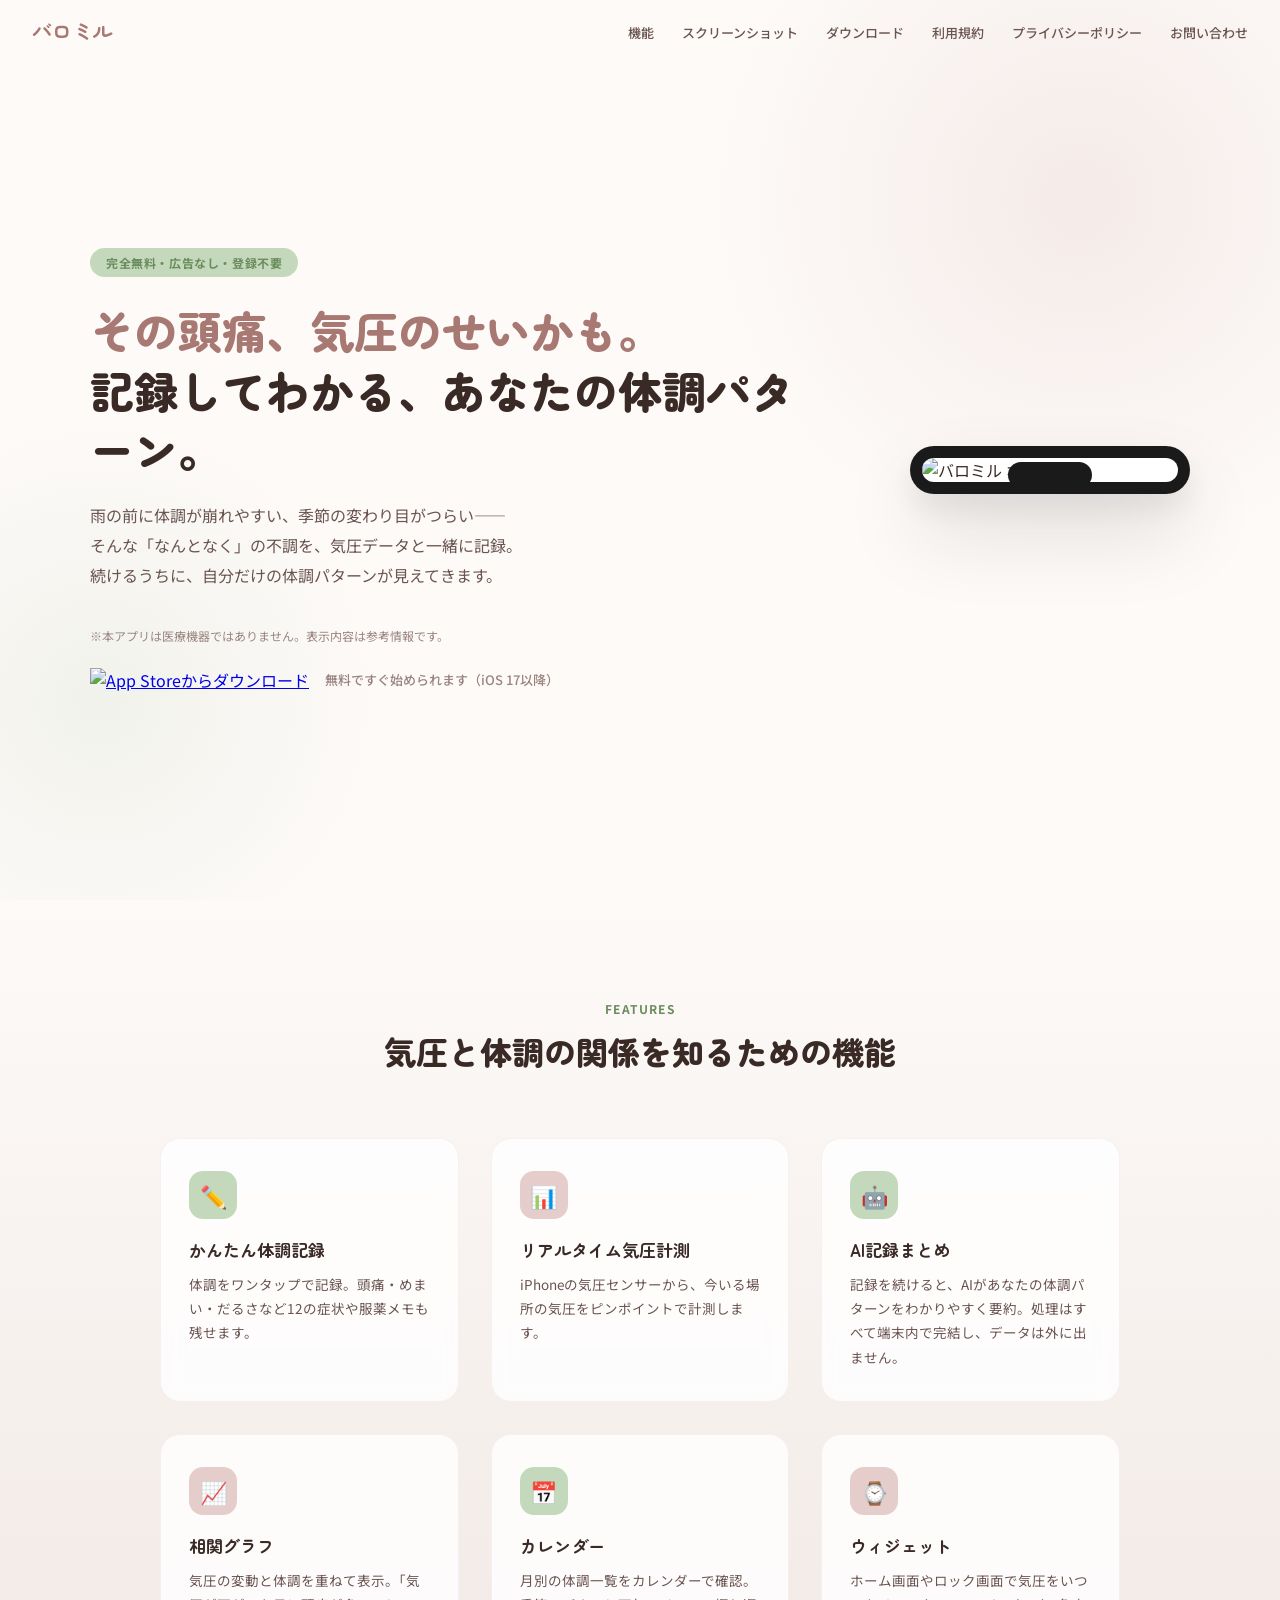
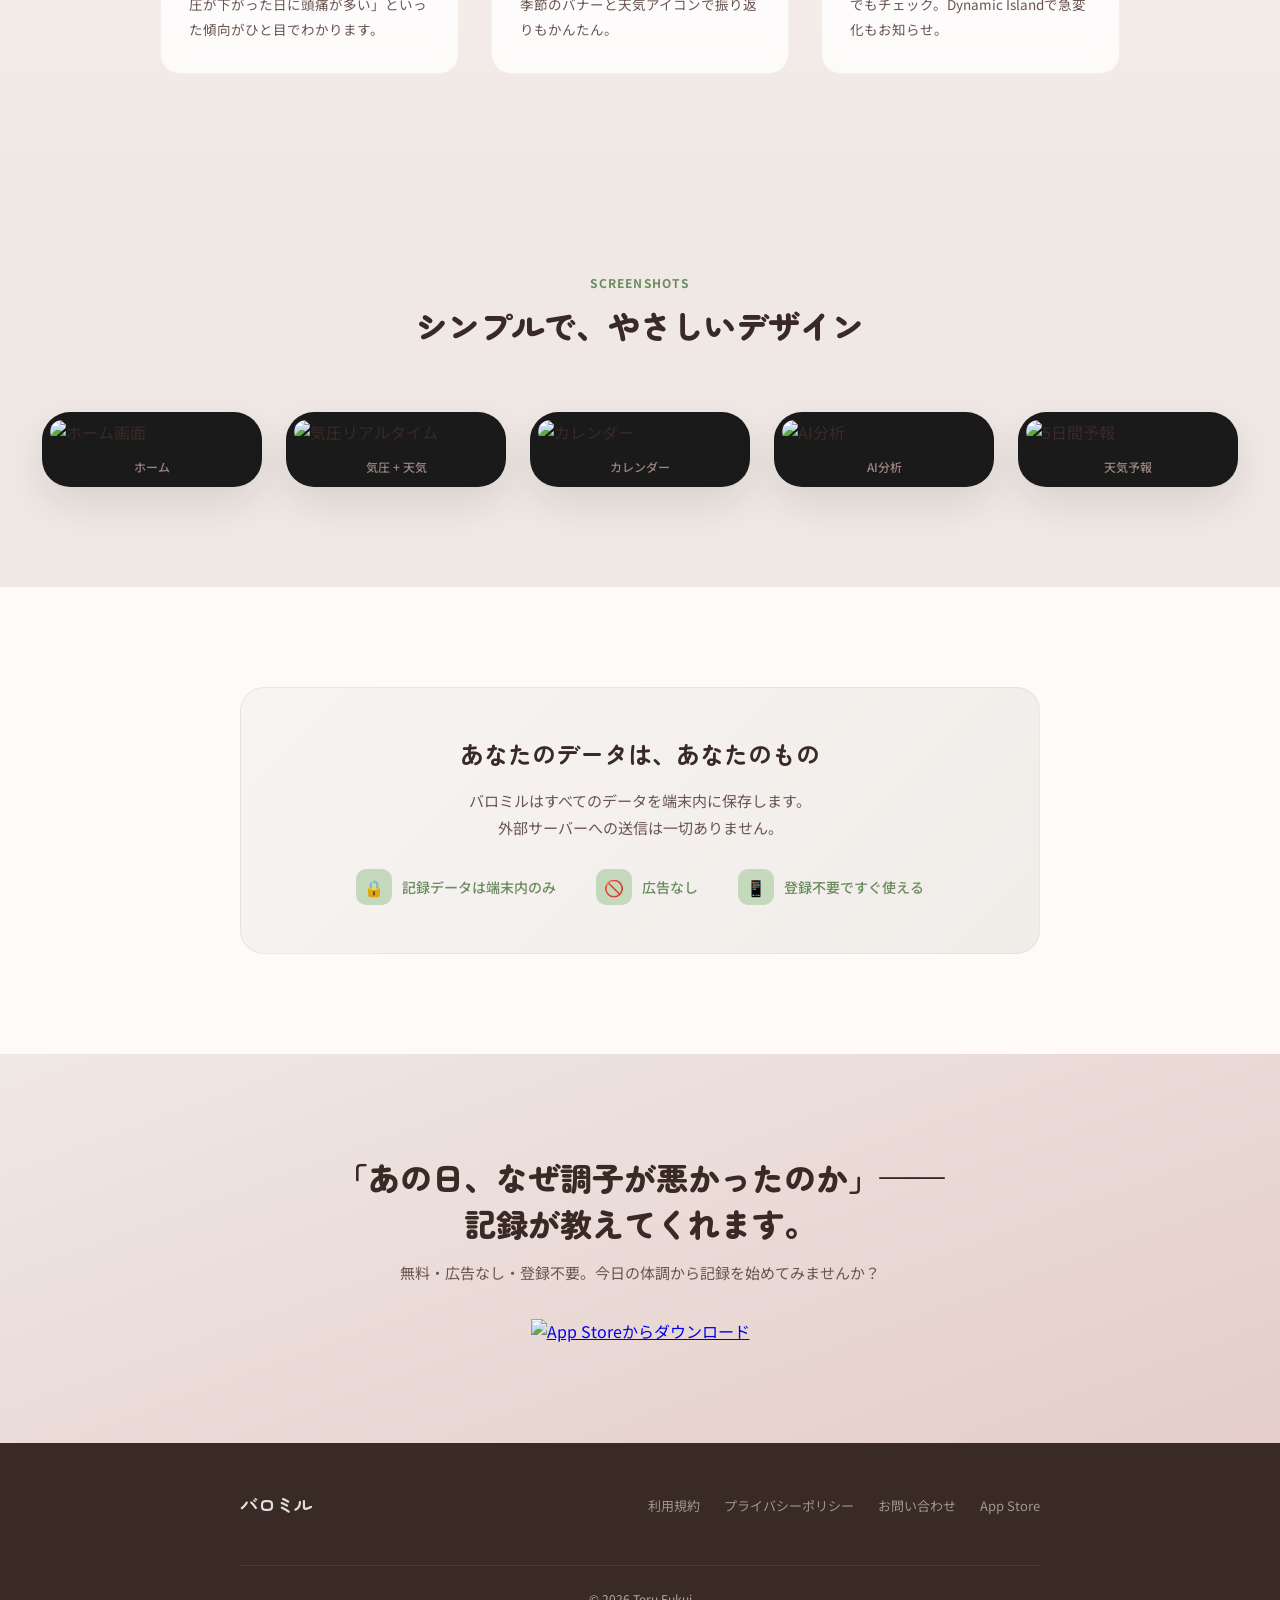
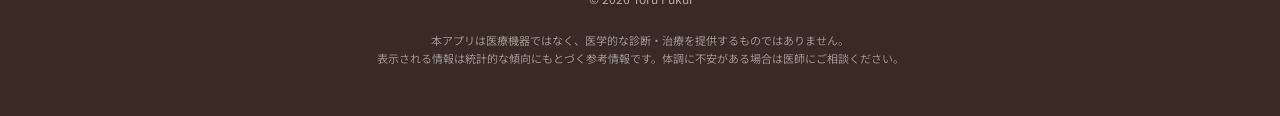
==== index.html @ d422e6e7 "外部リンクに rel="noopener noreferrer" を付与し .gitignore を追加 App Store への target="_blank" リンク4箇所に rel="noope" ====
<!DOCTYPE html>
<html lang="ja">
<head>
    <meta charset="UTF-8">
    <meta name="viewport" content="width=device-width, initial-scale=1.0">
    <title>バロミル — 気圧と頭痛の関係がわかる体調記録アプリ（無料）</title>
    <meta name="description" content="天気が崩れると頭痛やだるさが出る方へ。バロミルはiPhoneの気圧センサーで気圧変動を自動記録し、あなたの体調パターンを分析。完全無料・広告なし・登録不要のiOSアプリです。">
    <meta property="og:title" content="バロミル — 気圧と頭痛の関係がわかる体調記録アプリ">
    <meta property="og:description" content="天気が崩れると頭痛やだるさが出る方へ。気圧変動と体調を記録・分析。完全無料・広告なし。">
    <meta property="og:type" content="website">
    <meta name="twitter:card" content="summary_large_image">
    <link rel="preconnect" href="https://fonts.googleapis.com">
    <link rel="preconnect" href="https://fonts.gstatic.com" crossorigin>
    <link href="https://fonts.googleapis.com/css2?family=Noto+Sans+JP:wght@300;400;500;700;900&family=Zen+Maru+Gothic:wght@400;500;700;900&display=swap" rel="stylesheet">
    <style>
        :root {
            --brand: #C4958F;
            --brand-deep: #A87872;
            --brand-light: #E4CDCA;
            --brand-ultra: #F0E8E4;
            --sage: #8BAA7D;
            --sage-deep: #6B8C5E;
            --sage-light: #C4D9BC;
            --text-dark: #3A2A26;
            --text-mid: #6A5450;
            --text-light: #9A8480;
            --bg: #FDFAF8;
        }

        * { margin: 0; padding: 0; box-sizing: border-box; }

        html { scroll-behavior: smooth; }

        body {
            font-family: 'Noto Sans JP', sans-serif;
            color: var(--text-dark);
            background: var(--bg);
            overflow-x: hidden;
            -webkit-font-smoothing: antialiased;
        }

        /* ===== ナビゲーション ===== */
        nav {
            position: fixed;
            top: 0;
            left: 0;
            right: 0;
            z-index: 100;
            padding: 16px 32px;
            display: flex;
            align-items: center;
            justify-content: space-between;
            transition: all 0.3s ease;
        }

        nav.scrolled {
            background: rgba(253,250,248,0.92);
            backdrop-filter: blur(20px);
            box-shadow: 0 1px 0 rgba(0,0,0,0.06);
        }

        .nav-logo {
            font-family: 'Zen Maru Gothic', sans-serif;
            font-size: 20px;
            font-weight: 700;
            color: var(--brand-deep);
            text-decoration: none;
            letter-spacing: 0.02em;
        }

        .nav-links {
            display: flex;
            gap: 28px;
            list-style: none;
        }

        .nav-links a {
            font-size: 13px;
            font-weight: 500;
            color: var(--text-mid);
            text-decoration: none;
            transition: color 0.2s;
        }

        .nav-links a:hover {
            color: var(--brand-deep);
        }

        /* ===== ヒーロー ===== */
        .hero {
            min-height: 100vh;
            display: flex;
            align-items: center;
            justify-content: center;
            padding: 120px 32px 80px;
            position: relative;
            overflow: hidden;
        }

        .hero::before {
            content: '';
            position: absolute;
            top: -200px;
            right: -200px;
            width: 800px;
            height: 800px;
            background: radial-gradient(circle, rgba(196,149,143,0.15) 0%, transparent 65%);
            border-radius: 50%;
            pointer-events: none;
        }

        .hero::after {
            content: '';
            position: absolute;
            bottom: -100px;
            left: -200px;
            width: 600px;
            height: 600px;
            background: radial-gradient(circle, rgba(139,170,125,0.1) 0%, transparent 65%);
            border-radius: 50%;
            pointer-events: none;
        }

        .hero-inner {
            max-width: 1100px;
            display: flex;
            align-items: center;
            gap: 80px;
            position: relative;
            z-index: 1;
        }

        .hero-text {
            flex: 1;
        }

        .hero-badge {
            display: inline-block;
            font-size: 12px;
            font-weight: 700;
            color: var(--sage-deep);
            background: var(--sage-light);
            padding: 6px 16px;
            border-radius: 20px;
            margin-bottom: 24px;
            letter-spacing: 0.05em;
            opacity: 0;
            animation: fadeUp 0.6s ease forwards;
        }

        .hero h1 {
            font-family: 'Zen Maru Gothic', sans-serif;
            font-size: 44px;
            font-weight: 900;
            line-height: 1.35;
            color: var(--text-dark);
            margin-bottom: 20px;
            opacity: 0;
            animation: fadeUp 0.6s ease 0.1s forwards;
        }

        .hero h1 span {
            color: var(--brand-deep);
        }

        .hero-description {
            font-size: 16px;
            line-height: 1.9;
            color: var(--text-mid);
            margin-bottom: 36px;
            max-width: 480px;
            opacity: 0;
            animation: fadeUp 0.6s ease 0.2s forwards;
        }

        .hero-cta {
            display: flex;
            align-items: center;
            gap: 16px;
            opacity: 0;
            animation: fadeUp 0.6s ease 0.3s forwards;
        }

        .app-store-badge {
            height: 52px;
            transition: transform 0.2s ease;
        }

        .app-store-badge:hover {
            transform: scale(1.05);
        }

        .hero-free {
            font-size: 13px;
            color: var(--text-light);
            font-weight: 500;
        }

        .hero-phone {
            flex-shrink: 0;
            position: relative;
            opacity: 0;
            animation: fadeUp 0.8s ease 0.3s forwards;
        }

        .hero-phone-frame {
            width: 280px;
            background: #1a1a1a;
            border-radius: 40px;
            padding: 12px;
            box-shadow:
                0 40px 80px rgba(0,0,0,0.12),
                0 16px 32px rgba(0,0,0,0.08);
        }

        .hero-phone-frame::before {
            content: '';
            position: absolute;
            top: 16px;
            left: 50%;
            transform: translateX(-50%);
            width: 84px;
            height: 26px;
            background: #1a1a1a;
            border-radius: 20px;
            z-index: 10;
        }

        .hero-phone-screen {
            border-radius: 30px;
            overflow: hidden;
            background: #fff;
        }

        .hero-phone-screen img {
            width: 100%;
            display: block;
        }

        /* ===== セクション共通 ===== */
        section {
            padding: 100px 32px;
        }

        .section-header {
            text-align: center;
            margin-bottom: 64px;
        }

        .section-label {
            font-size: 12px;
            font-weight: 700;
            color: var(--sage-deep);
            letter-spacing: 0.1em;
            text-transform: uppercase;
            margin-bottom: 12px;
        }

        .section-title {
            font-family: 'Zen Maru Gothic', sans-serif;
            font-size: 32px;
            font-weight: 900;
            color: var(--text-dark);
            line-height: 1.4;
        }

        /* ===== 特徴セクション ===== */
        .features {
            background: linear-gradient(180deg, var(--bg) 0%, var(--brand-ultra) 100%);
        }

        .features-grid {
            max-width: 960px;
            margin: 0 auto;
            display: grid;
            grid-template-columns: repeat(3, 1fr);
            gap: 32px;
        }

        .feature-card {
            background: rgba(255,255,255,0.8);
            backdrop-filter: blur(10px);
            border-radius: 20px;
            padding: 32px 28px;
            border: 1px solid rgba(196,149,143,0.12);
            transition: transform 0.3s ease, box-shadow 0.3s ease;
        }

        .feature-card:hover {
            transform: translateY(-4px);
            box-shadow: 0 12px 32px rgba(0,0,0,0.06);
        }

        .feature-icon {
            width: 48px;
            height: 48px;
            border-radius: 14px;
            display: flex;
            align-items: center;
            justify-content: center;
            font-size: 22px;
            margin-bottom: 18px;
        }

        .feature-icon.rose { background: var(--brand-light); }
        .feature-icon.sage { background: var(--sage-light); }

        .feature-card h3 {
            font-family: 'Zen Maru Gothic', sans-serif;
            font-size: 17px;
            font-weight: 700;
            margin-bottom: 10px;
            color: var(--text-dark);
        }

        .feature-card p {
            font-size: 13.5px;
            line-height: 1.8;
            color: var(--text-mid);
        }

        /* ===== スクリーンショット ===== */
        .screenshots {
            background: var(--brand-ultra);
            overflow: hidden;
        }

        .screenshots-scroll {
            display: flex;
            gap: 24px;
            justify-content: center;
            flex-wrap: wrap;
            max-width: 1200px;
            margin: 0 auto;
        }

        .screenshot-item {
            width: 220px;
            flex-shrink: 0;
            background: #1a1a1a;
            border-radius: 28px;
            padding: 8px;
            box-shadow: 0 16px 40px rgba(0,0,0,0.1);
            transition: transform 0.3s ease;
        }

        .screenshot-item:hover {
            transform: translateY(-8px);
        }

        .screenshot-item img {
            width: 100%;
            border-radius: 22px;
            display: block;
        }

        .screenshot-caption {
            text-align: center;
            margin-top: 14px;
            font-size: 12px;
            font-weight: 500;
            color: var(--text-light);
            padding-bottom: 4px;
        }

        /* ===== プライバシー訴求 ===== */
        .privacy-section {
            background: var(--bg);
        }

        .privacy-banner {
            max-width: 800px;
            margin: 0 auto;
            background: linear-gradient(135deg, #f8f4f2, #f0ece8);
            border-radius: 24px;
            padding: 48px;
            text-align: center;
            border: 1px solid rgba(196,149,143,0.15);
        }

        .privacy-banner h3 {
            font-family: 'Zen Maru Gothic', sans-serif;
            font-size: 24px;
            font-weight: 700;
            margin-bottom: 16px;
            color: var(--text-dark);
        }

        .privacy-banner p {
            font-size: 15px;
            line-height: 1.8;
            color: var(--text-mid);
            margin-bottom: 28px;
        }

        .privacy-points {
            display: flex;
            justify-content: center;
            gap: 40px;
            flex-wrap: wrap;
        }

        .privacy-point {
            display: flex;
            align-items: center;
            gap: 10px;
            font-size: 14px;
            font-weight: 500;
            color: var(--sage-deep);
        }

        .privacy-point-icon {
            width: 36px;
            height: 36px;
            background: var(--sage-light);
            border-radius: 10px;
            display: flex;
            align-items: center;
            justify-content: center;
            font-size: 16px;
        }

        /* ===== CTA ===== */
        .cta-section {
            background: linear-gradient(160deg, var(--brand-ultra) 0%, var(--brand-light) 100%);
            text-align: center;
            padding: 100px 32px;
        }

        .cta-section h2 {
            font-family: 'Zen Maru Gothic', sans-serif;
            font-size: 32px;
            font-weight: 900;
            color: var(--text-dark);
            margin-bottom: 16px;
        }

        .cta-section p {
            font-size: 15px;
            color: var(--text-mid);
            margin-bottom: 36px;
        }

        /* ===== フッター ===== */
        footer {
            background: var(--text-dark);
            color: rgba(255,255,255,0.6);
            padding: 48px 32px;
        }

        .footer-inner {
            max-width: 800px;
            margin: 0 auto;
            display: flex;
            justify-content: space-between;
            align-items: center;
            flex-wrap: wrap;
            gap: 24px;
        }

        .footer-logo {
            font-family: 'Zen Maru Gothic', sans-serif;
            font-size: 18px;
            font-weight: 700;
            color: rgba(255,255,255,0.85);
        }

        .footer-links {
            display: flex;
            gap: 24px;
            list-style: none;
        }

        .footer-links a {
            font-size: 13px;
            color: rgba(255,255,255,0.5);
            text-decoration: none;
            transition: color 0.2s;
        }

        .footer-links a:hover {
            color: rgba(255,255,255,0.85);
        }

        .footer-copy {
            width: 100%;
            text-align: center;
            font-size: 12px;
            margin-top: 24px;
            padding-top: 24px;
            border-top: 1px solid rgba(255,255,255,0.08);
        }

        .footer-disclaimer {
            max-width: 800px;
            margin: 24px auto 0;
            text-align: center;
            font-size: 11px;
            color: rgba(255,255,255,0.5);
            line-height: 1.7;
        }

        /* ===== アニメーション ===== */
        @keyframes fadeUp {
            from { opacity: 0; transform: translateY(24px); }
            to { opacity: 1; transform: translateY(0); }
        }

        .fade-in {
            opacity: 0;
            transform: translateY(20px);
            transition: opacity 0.6s ease, transform 0.6s ease;
        }

        .fade-in.visible {
            opacity: 1;
            transform: translateY(0);
        }

        /* ===== レスポンシブ ===== */
        @media (max-width: 768px) {
            nav { padding: 12px 20px; }
            .nav-links { display: none; }

            .hero { padding: 100px 20px 60px; }
            .hero-inner {
                flex-direction: column;
                gap: 48px;
                text-align: center;
            }
            .hero h1 { font-size: 30px; }
            .hero-description {
                font-size: 14px;
                max-width: 100%;
            }
            .hero-cta { justify-content: center; }
            .hero-phone-frame { width: 240px; }

            section { padding: 64px 20px; }
            .section-title { font-size: 24px; }

            .features-grid {
                grid-template-columns: 1fr;
                gap: 20px;
            }

            .screenshots-scroll { gap: 16px; }
            .screenshot-item { width: 180px; }

            .privacy-banner { padding: 32px 24px; }
            .privacy-points { gap: 20px; }

            .footer-inner {
                flex-direction: column;
                text-align: center;
            }
        }
    </style>
</head>
<body>

    <!-- ナビゲーション -->
    <nav id="nav">
        <a href="#" class="nav-logo">バロミル</a>
        <ul class="nav-links">
            <li><a href="#features">機能</a></li>
            <li><a href="#screenshots">スクリーンショット</a></li>
            <li><a href="#download">ダウンロード</a></li>
            <li><a href="terms.html">利用規約</a></li>
            <li><a href="privacy-policy.html">プライバシーポリシー</a></li>
            <li><a href="contact.html">お問い合わせ</a></li>
        </ul>
    </nav>

    <!-- ヒーロー -->
    <section class="hero">
        <div class="hero-inner">
            <div class="hero-text">
                <div class="hero-badge">完全無料・広告なし・登録不要</div>
                <h1><span>その頭痛、気圧のせいかも。</span><br>記録してわかる、あなたの体調パターン。</h1>
                <p class="hero-description">
                    雨の前に体調が崩れやすい、季節の変わり目がつらい——<br>
                    そんな「なんとなく」の不調を、気圧データと一緒に記録。<br>
                    続けるうちに、自分だけの体調パターンが見えてきます。
                </p>
                <p style="font-size: 12px; color: var(--text-light); margin-bottom: 24px; opacity: 0; animation: fadeUp 0.6s ease 0.25s forwards;">※本アプリは医療機器ではありません。表示内容は参考情報です。</p>
                <div class="hero-cta">
                    <a href="https://apps.apple.com/jp/app/id6761166495" target="_blank" rel="noopener noreferrer">
                        <img src="https://tools.applemediaservices.com/api/badges/download-on-the-app-store/black/ja-jp?size=250x83" alt="App Storeからダウンロード" class="app-store-badge">
                    </a>
                    <span class="hero-free">無料ですぐ始められます（iOS 17以降）</span>
                </div>
            </div>
            <div class="hero-phone">
                <div class="hero-phone-frame">
                    <div class="hero-phone-screen">
                        <img src="images/home_weather_forecast.jpeg" alt="バロミル ホーム画面">
                    </div>
                </div>
            </div>
        </div>
    </section>

    <!-- 機能 -->
    <section class="features" id="features">
        <div class="section-header fade-in">
            <div class="section-label">Features</div>
            <h2 class="section-title">気圧と体調の関係を知るための機能</h2>
        </div>
        <div class="features-grid">
            <div class="feature-card fade-in">
                <div class="feature-icon sage">✏️</div>
                <h3>かんたん体調記録</h3>
                <p>体調をワンタップで記録。頭痛・めまい・だるさなど12の症状や服薬メモも残せます。</p>
            </div>
            <div class="feature-card fade-in">
                <div class="feature-icon rose">📊</div>
                <h3>リアルタイム気圧計測</h3>
                <p>iPhoneの気圧センサーから、今いる場所の気圧をピンポイントで計測します。</p>
            </div>
            <div class="feature-card fade-in">
                <div class="feature-icon sage">🤖</div>
                <h3>AI記録まとめ</h3>
                <p>記録を続けると、AIがあなたの体調パターンをわかりやすく要約。処理はすべて端末内で完結し、データは外に出ません。</p>
            </div>
            <div class="feature-card fade-in">
                <div class="feature-icon rose">📈</div>
                <h3>相関グラフ</h3>
                <p>気圧の変動と体調を重ねて表示。「気圧が下がった日に頭痛が多い」といった傾向がひと目でわかります。</p>
            </div>
            <div class="feature-card fade-in">
                <div class="feature-icon sage">📅</div>
                <h3>カレンダー</h3>
                <p>月別の体調一覧をカレンダーで確認。季節のバナーと天気アイコンで振り返りもかんたん。</p>
            </div>
            <div class="feature-card fade-in">
                <div class="feature-icon rose">⌚</div>
                <h3>ウィジェット</h3>
                <p>ホーム画面やロック画面で気圧をいつでもチェック。Dynamic Islandで急変化もお知らせ。</p>
            </div>
        </div>
    </section>

    <!-- スクリーンショット -->
    <section class="screenshots" id="screenshots">
        <div class="section-header fade-in">
            <div class="section-label">Screenshots</div>
            <h2 class="section-title">シンプルで、やさしいデザイン</h2>
        </div>
        <div class="screenshots-scroll">
            <div class="screenshot-item fade-in">
                <img src="images/home_weather_forecast.jpeg" alt="ホーム画面">
                <div class="screenshot-caption">ホーム</div>
            </div>
            <div class="screenshot-item fade-in">
                <img src="images/home_pressure_realtime.jpeg" alt="気圧リアルタイム">
                <div class="screenshot-caption">気圧 + 天気</div>
            </div>
            <div class="screenshot-item fade-in">
                <img src="images/calendar_monthly.png" alt="カレンダー">
                <div class="screenshot-caption">カレンダー</div>
            </div>
            <div class="screenshot-item fade-in">
                <img src="images/analysis_pattern_ai.jpeg" alt="AI分析">
                <div class="screenshot-caption">AI分析</div>
            </div>
            <div class="screenshot-item fade-in">
                <img src="images/weather_5day_forecast.jpeg" alt="5日間予報">
                <div class="screenshot-caption">天気予報</div>
            </div>
        </div>
    </section>

    <!-- プライバシー -->
    <section class="privacy-section fade-in">
        <div class="privacy-banner">
            <h3>あなたのデータは、あなたのもの</h3>
            <p>バロミルはすべてのデータを端末内に保存します。<br>外部サーバーへの送信は一切ありません。</p>
            <div class="privacy-points">
                <div class="privacy-point">
                    <div class="privacy-point-icon">🔒</div>
                    記録データは端末内のみ
                </div>
                <div class="privacy-point">
                    <div class="privacy-point-icon">🚫</div>
                    広告なし
                </div>
                <div class="privacy-point">
                    <div class="privacy-point-icon">📱</div>
                    登録不要ですぐ使える
                </div>
            </div>
        </div>
    </section>

    <!-- CTA -->
    <section class="cta-section" id="download">
        <h2 class="fade-in">「あの日、なぜ調子が悪かったのか」——<br>記録が教えてくれます。</h2>
        <p class="fade-in">無料・広告なし・登録不要。今日の体調から記録を始めてみませんか？</p>
        <div class="fade-in">
            <a href="https://apps.apple.com/jp/app/id6761166495" target="_blank" rel="noopener noreferrer">
                <img src="https://tools.applemediaservices.com/api/badges/download-on-the-app-store/black/ja-jp?size=250x83" alt="App Storeからダウンロード" class="app-store-badge">
            </a>
        </div>
    </section>

    <!-- フッター -->
    <footer>
        <div class="footer-inner">
            <div class="footer-logo">バロミル</div>
            <ul class="footer-links">
                <li><a href="terms.html">利用規約</a></li>
                <li><a href="privacy-policy.html">プライバシーポリシー</a></li>
                <li><a href="contact.html">お問い合わせ</a></li>
                <li><a href="https://apps.apple.com/jp/app/id6761166495" target="_blank" rel="noopener noreferrer">App Store</a></li>
            </ul>
            <div class="footer-copy">&copy; 2026 Toru Fukui</div>
        </div>
        <div class="footer-disclaimer">
            本アプリは医療機器ではなく、医学的な診断・治療を提供するものではありません。<br>
            表示される情報は統計的な傾向にもとづく参考情報です。体調に不安がある場合は医師にご相談ください。
        </div>
    </footer>

    <script>
        // ナビゲーションスクロール効果
        window.addEventListener('scroll', () => {
            document.getElementById('nav').classList.toggle('scrolled', window.scrollY > 40);
        });

        // フェードインアニメーション
        const observer = new IntersectionObserver((entries) => {
            entries.forEach(entry => {
                if (entry.isIntersecting) {
                    entry.target.classList.add('visible');
                }
            });
        }, { threshold: 0.1 });

        document.querySelectorAll('.fade-in').forEach(el => observer.observe(el));
    </script>

</body>
</html>
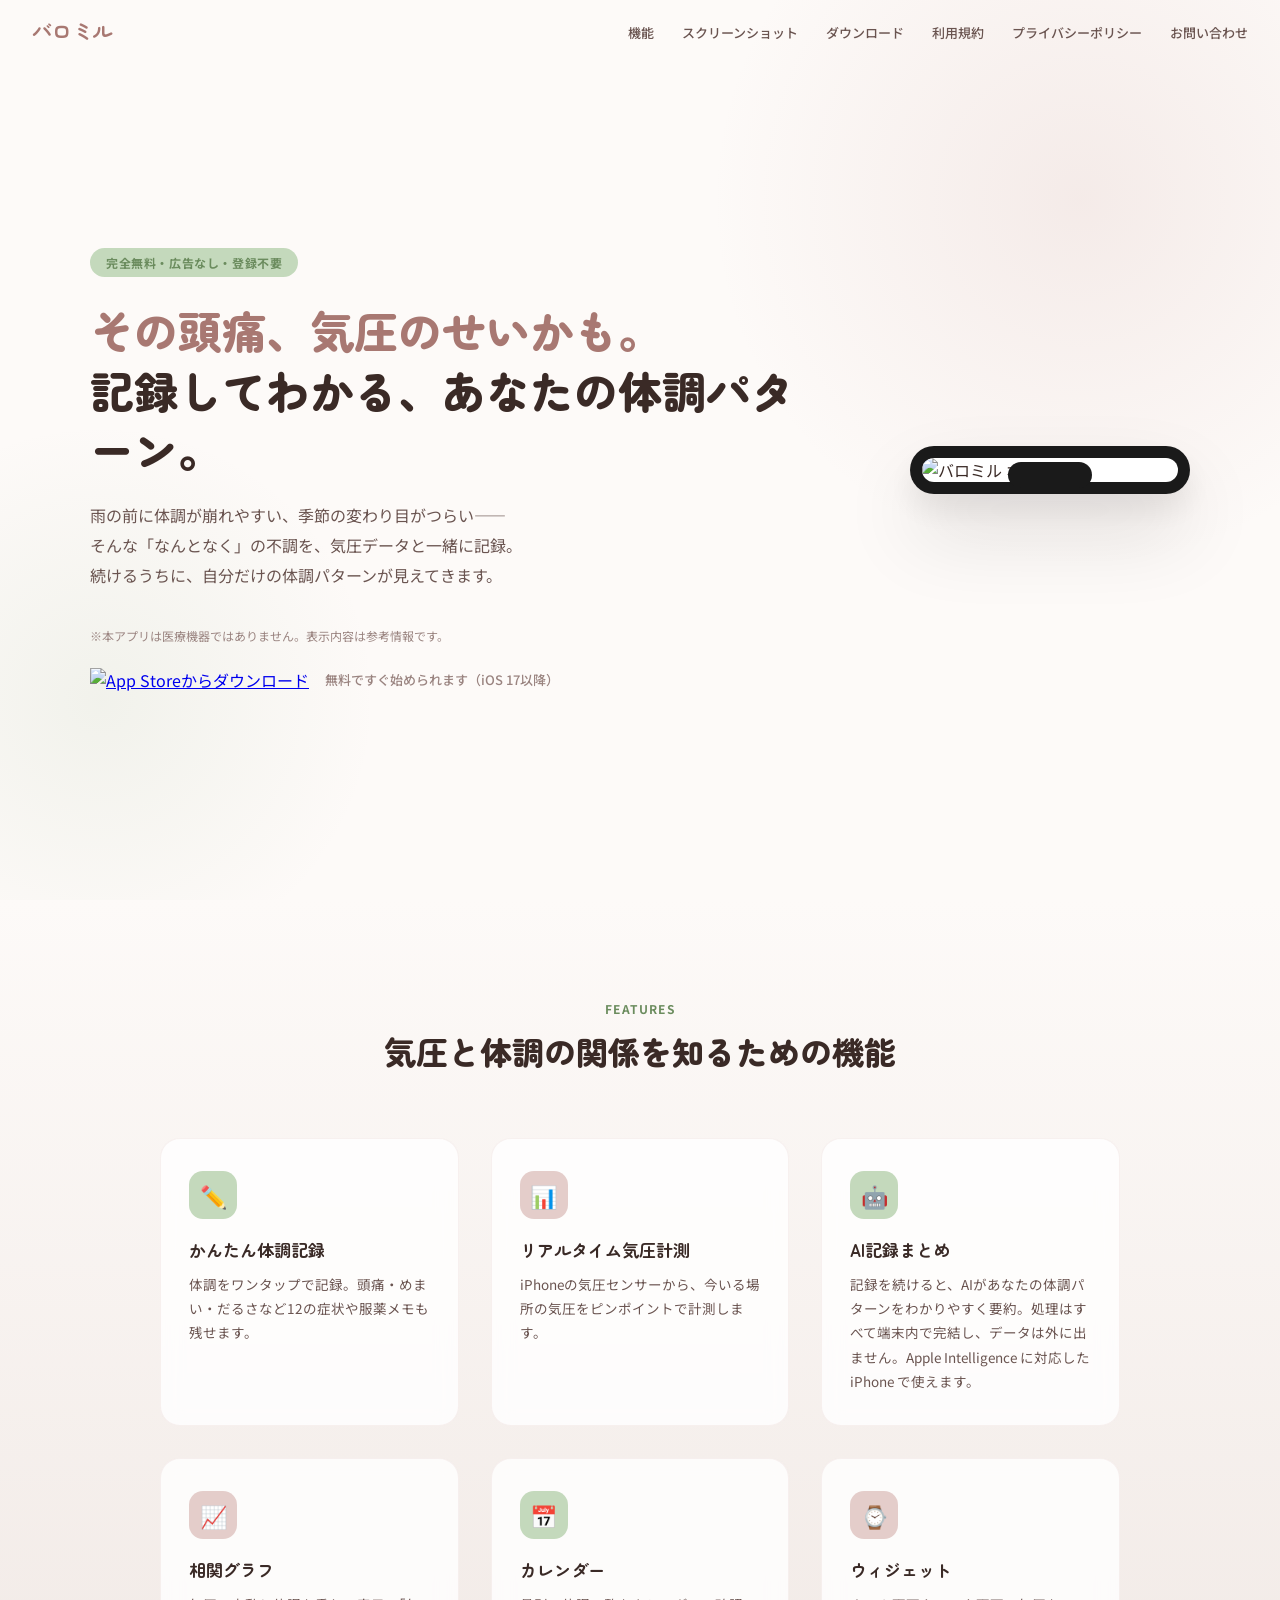
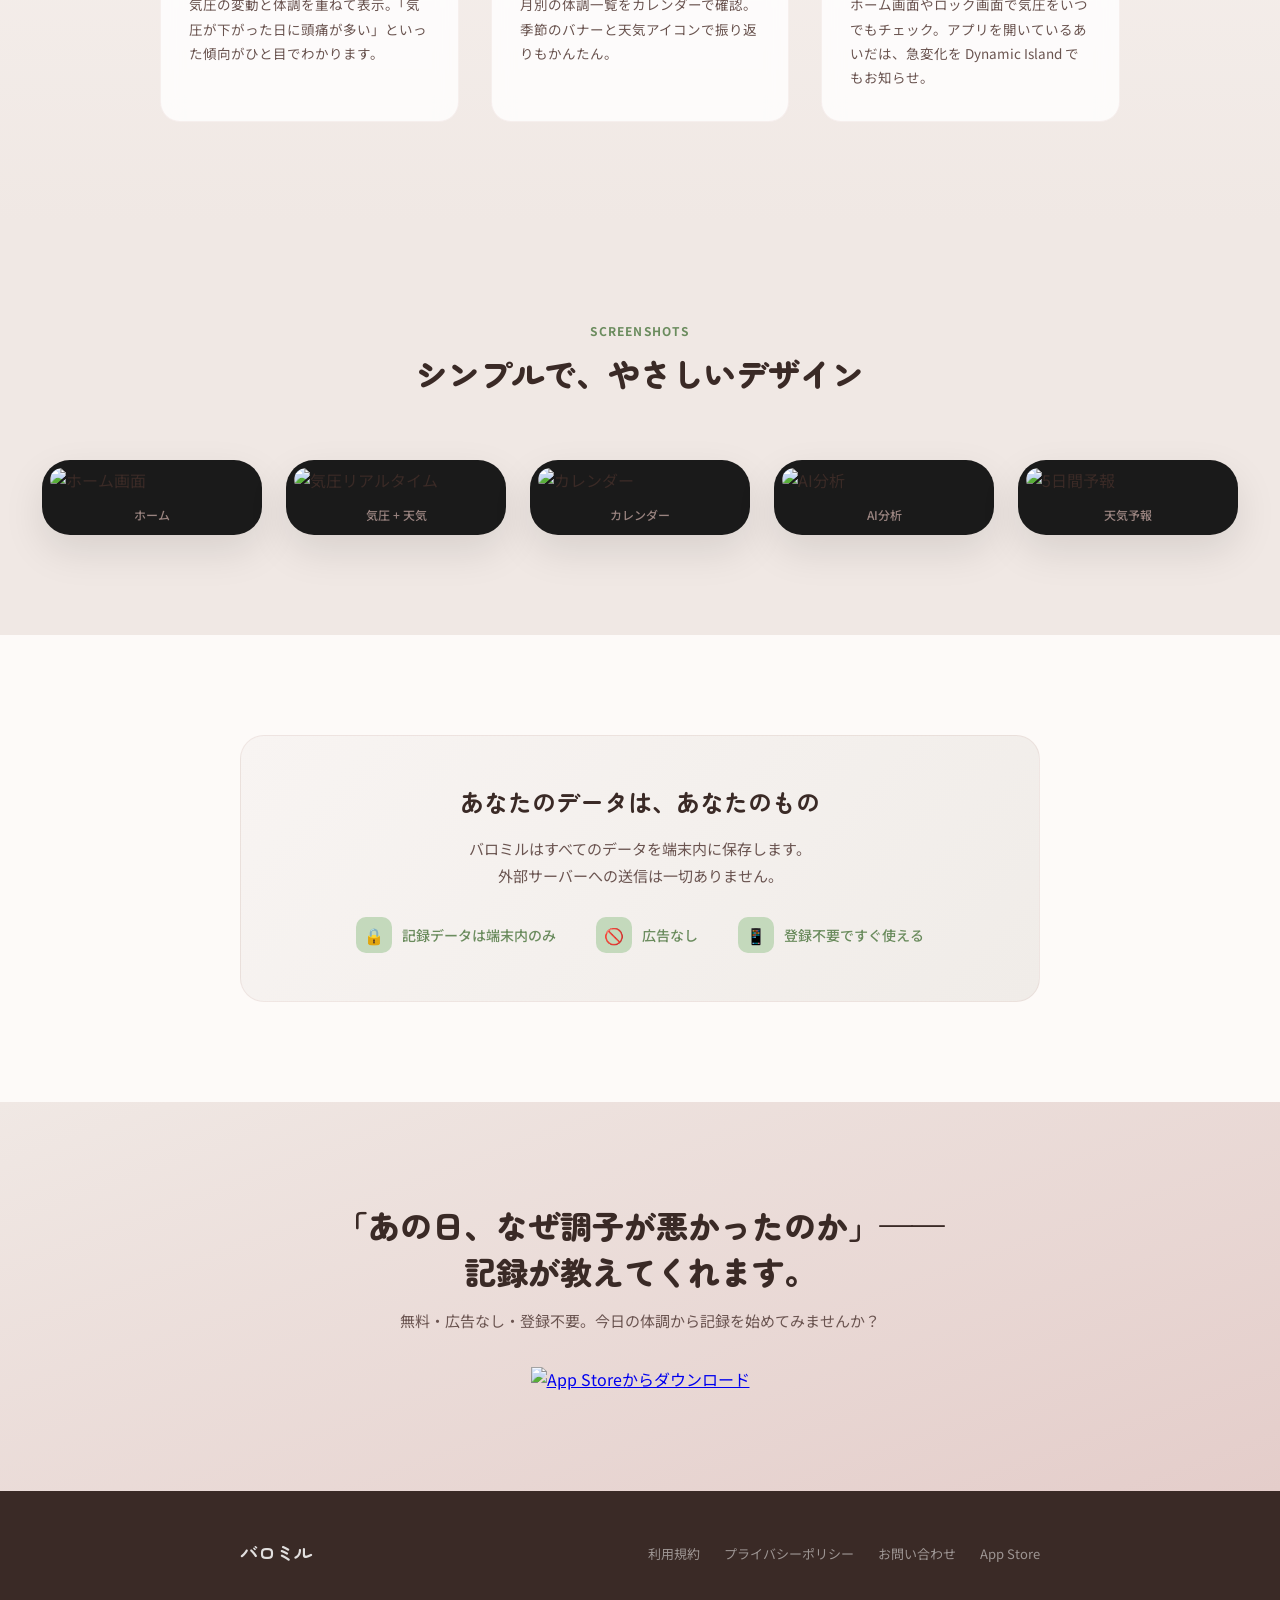
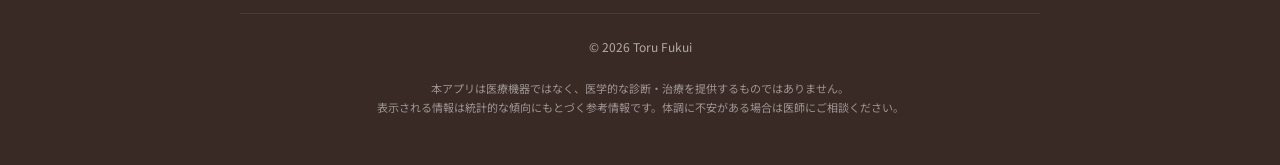
==== commit a8a3daab: "機能説明を実装に合わせる（AI の端末条件・Dynamic Island の範囲） - AI記録まとめは Apple Intelligence 対応機でしか使えない。LP とプライバシーポリシーの  " ====
--- a/index.html
+++ b/index.html
@@ -621,7 +621,7 @@
             <div class="feature-card fade-in">
                 <div class="feature-icon sage">🤖</div>
                 <h3>AI記録まとめ</h3>
-                <p>記録を続けると、AIがあなたの体調パターンをわかりやすく要約。処理はすべて端末内で完結し、データは外に出ません。</p>
+                <p>記録を続けると、AIがあなたの体調パターンをわかりやすく要約。処理はすべて端末内で完結し、データは外に出ません。Apple Intelligence に対応した iPhone で使えます。</p>
             </div>
             <div class="feature-card fade-in">
                 <div class="feature-icon rose">📈</div>
@@ -636,7 +636,7 @@
             <div class="feature-card fade-in">
                 <div class="feature-icon rose">⌚</div>
                 <h3>ウィジェット</h3>
-                <p>ホーム画面やロック画面で気圧をいつでもチェック。Dynamic Islandで急変化もお知らせ。</p>
+                <p>ホーム画面やロック画面で気圧をいつでもチェック。アプリを開いているあいだは、急変化を Dynamic Island でもお知らせ。</p>
             </div>
         </div>
     </section>
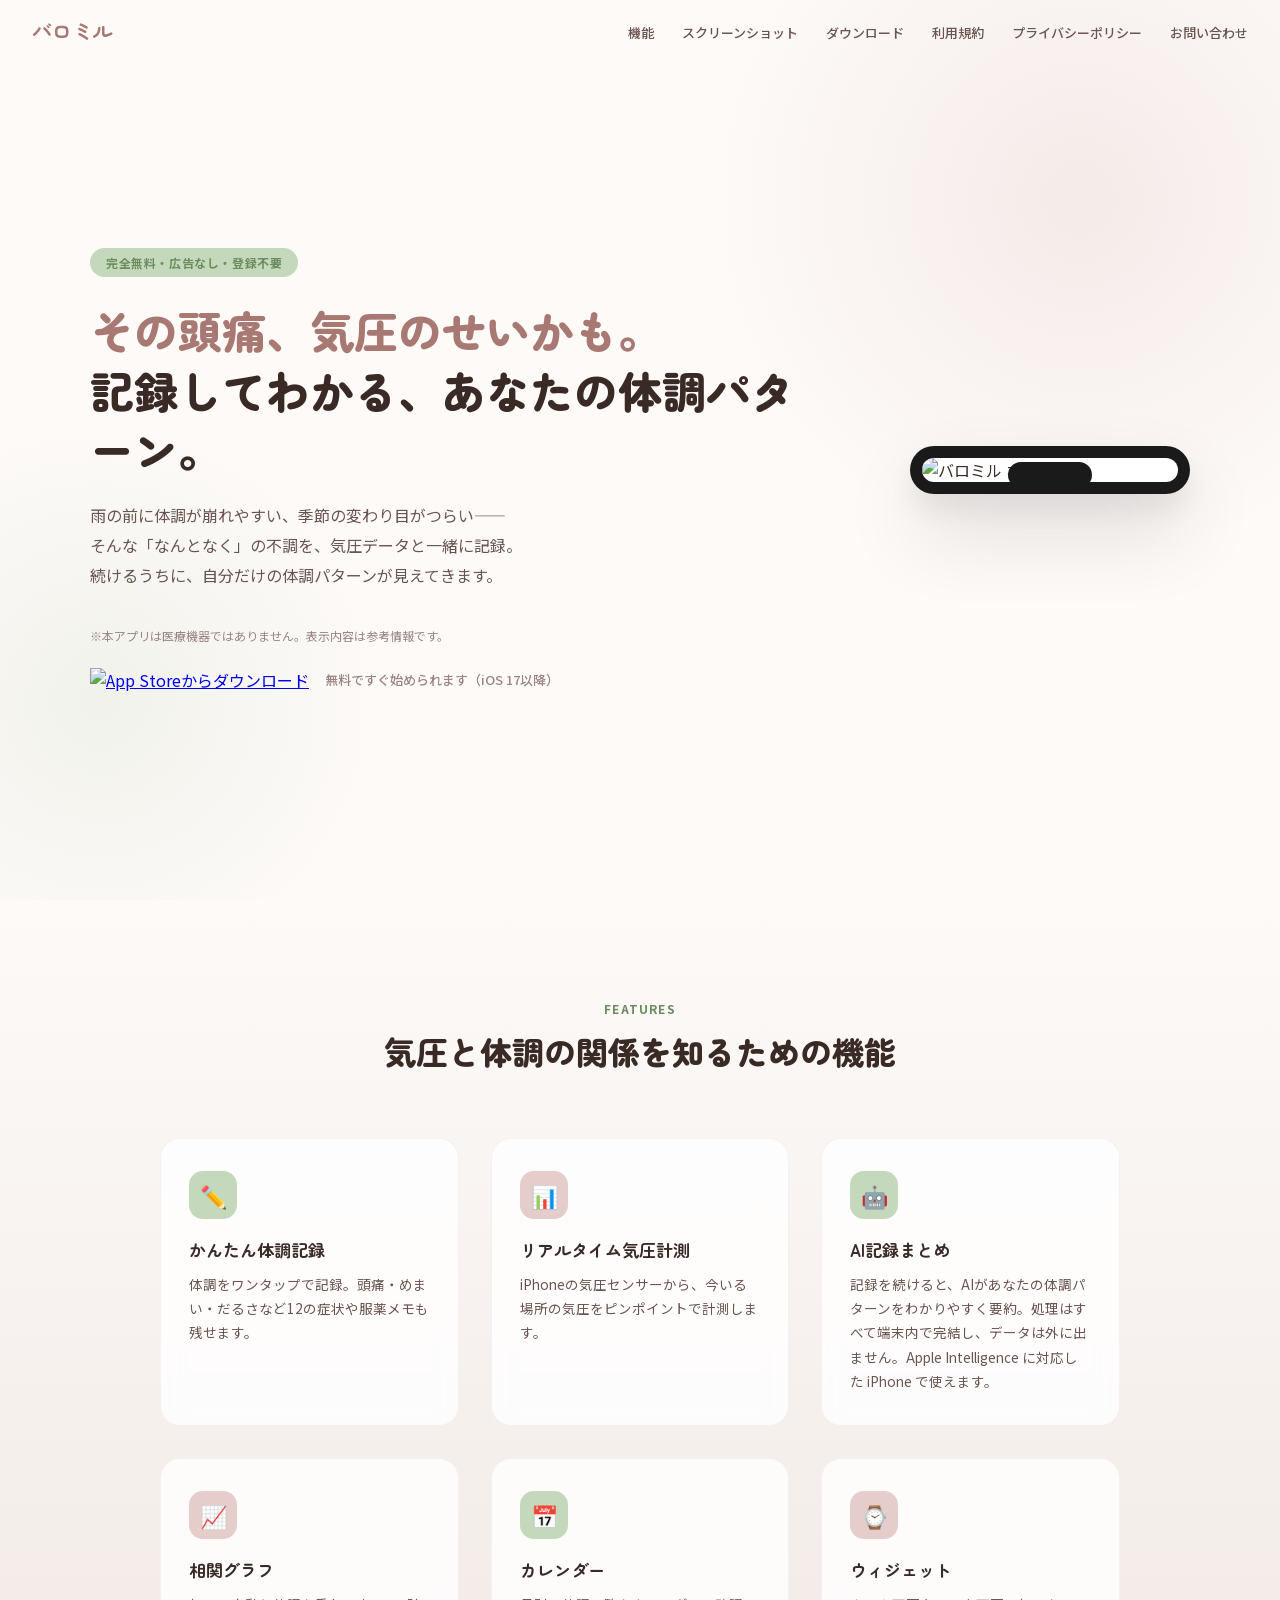
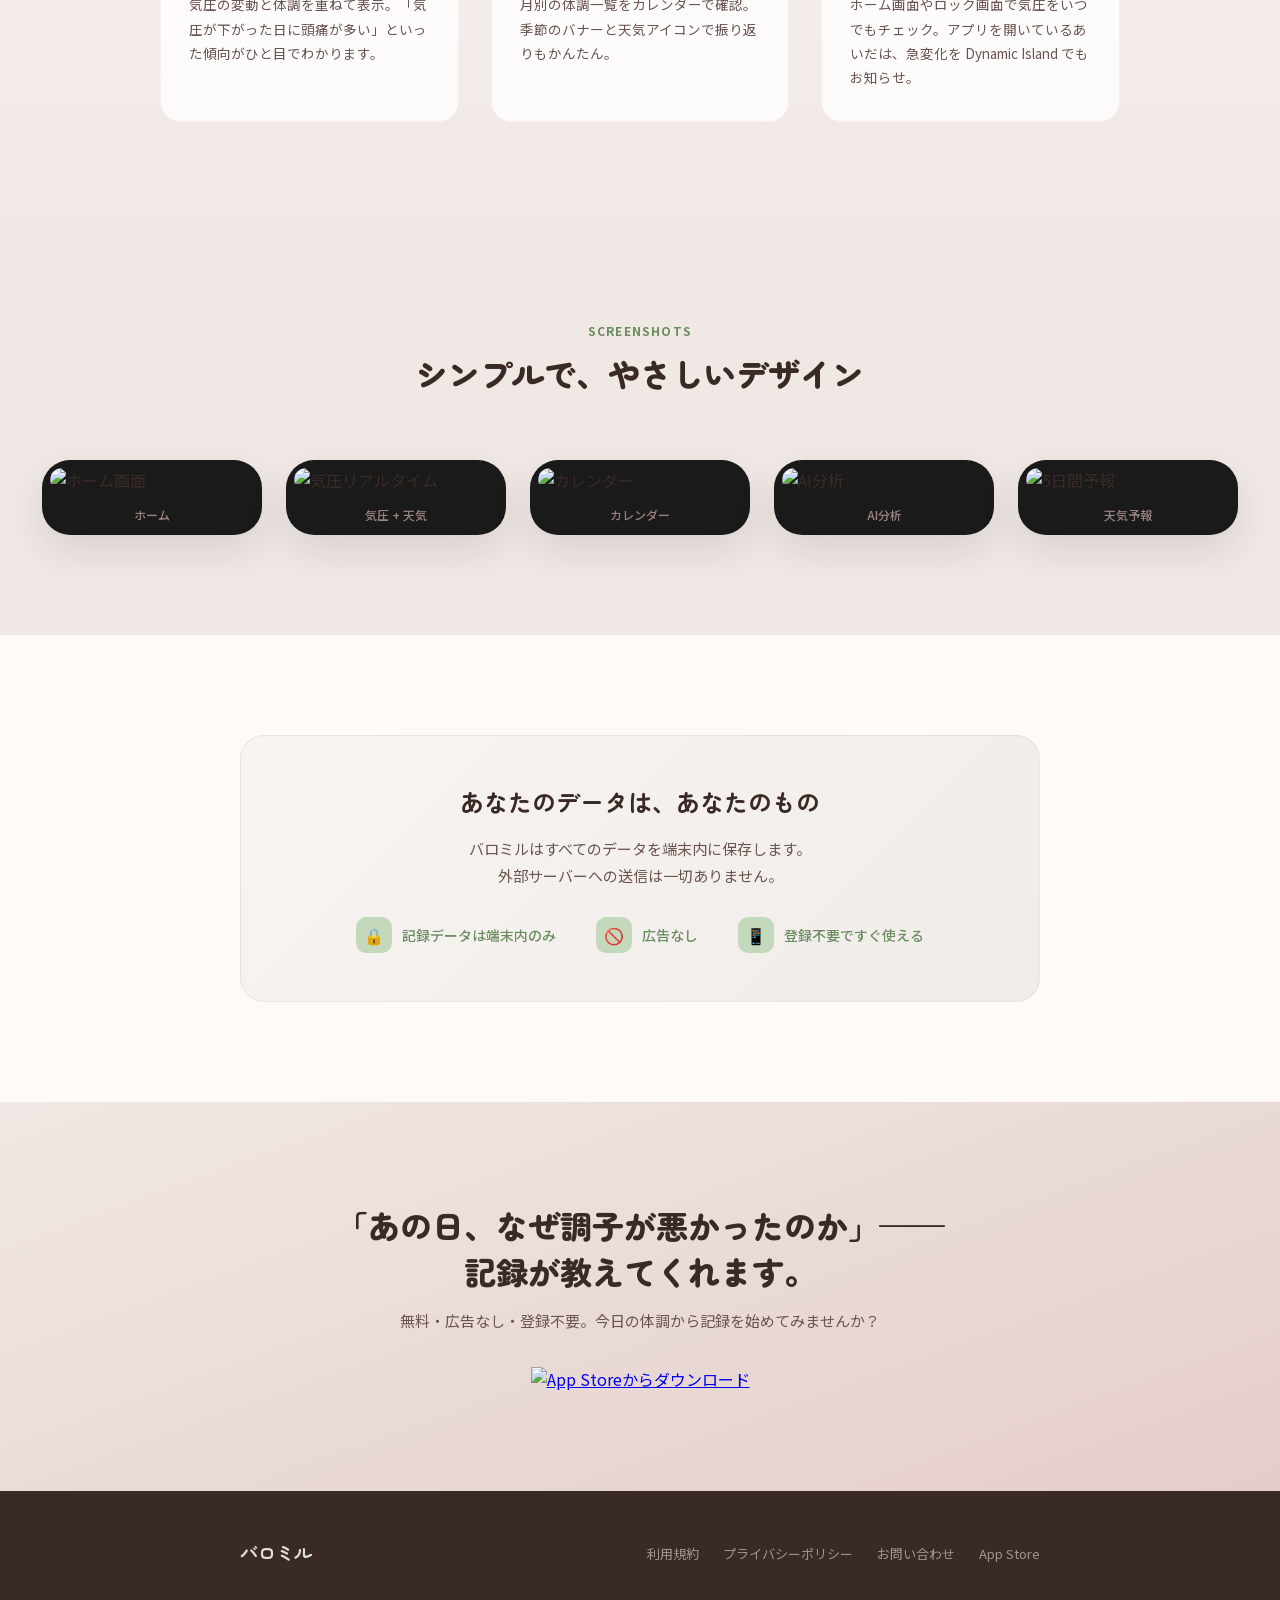
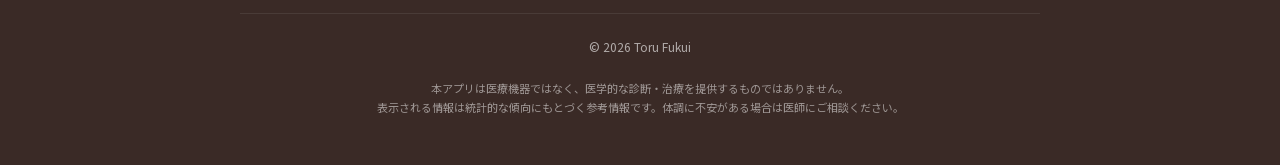
==== commit 3259b781: "フォントを自前配信に切り替える（Google Fonts の読み込みをやめる） Google Fonts から読むと訪問者の IP が Google に渡り、EU では同意なしの送信として 賠償を命じ" ====
--- a/index.html
+++ b/index.html
@@ -9,9 +9,8 @@
     <meta property="og:description" content="天気が崩れると頭痛やだるさが出る方へ。気圧変動と体調を記録・分析。完全無料・広告なし。">
     <meta property="og:type" content="website">
     <meta name="twitter:card" content="summary_large_image">
-    <link rel="preconnect" href="https://fonts.googleapis.com">
-    <link rel="preconnect" href="https://fonts.gstatic.com" crossorigin>
-    <link href="https://fonts.googleapis.com/css2?family=Noto+Sans+JP:wght@300;400;500;700;900&family=Zen+Maru+Gothic:wght@400;500;700;900&display=swap" rel="stylesheet">
+    <!-- フォントは fonts/ から自前で配る（Google Fonts から読むと訪問者の IP が Google に渡る。EU で賠償判決あり） -->
+    <link rel="stylesheet" href="fonts/fonts.css">
     <style>
         :root {
             --brand: #C4958F;
--- a/fonts/fonts.css
+++ b/fonts/fonts.css
@@ -0,0 +1,8901 @@
+/* Google Fonts から取得して自前配信（訪問者の IP を Google に送らないため）。ライセンスは各ディレクトリの OFL.txt */
+@font-face {
+  font-family: 'Noto Sans JP';
+  font-style: normal;
+  font-weight: 300;
+  font-display: swap;
+  src: url(notosansjp/-F62fjtqLzI2JPCgQBnw7HFowwII2lcnk-AFfrgQrvWXpdFg3KXxAMsKMbdN.0.woff2) format('woff2');
+  unicode-range: U+25ee8, U+25f23, U+25f5c, U+25fd4, U+25fe0, U+25ffb, U+2600c, U+26017, U+26060, U+260ed, U+26222, U+2626a, U+26270, U+26286, U+2634c, U+26402, U+2667e, U+266b0, U+2671d, U+268dd, U+268ea, U+26951, U+2696f, U+26999, U+269dd, U+26a1e, U+26a58, U+26a8c, U+26ab7, U+26aff, U+26c29, U+26c73, U+26c9e, U+26cdd, U+26e40, U+26e65, U+26f94, U+26ff6-26ff8, U+270f4, U+2710d, U+27139, U+273da-273db, U+273fe, U+27410, U+27449, U+27614-27615, U+27631, U+27684, U+27693, U+2770e, U+27723, U+27752, U+278b2, U+27985, U+279b4, U+27a84, U+27bb3, U+27bbe, U+27bc7, U+27c3c, U+27cb8, U+27d73, U+27da0, U+27e10, U+27eaf, U+27fb7, U+2808a, U+280bb, U+28277, U+28282, U+282f3, U+283cd, U+2840c, U+28455, U+284dc, U+2856b, U+285c8-285c9, U+286d7, U+286fa, U+28946, U+28949, U+2896b, U+28987-28988, U+289ba-289bb, U+28a1e, U+28a29, U+28a43, U+28a71, U+28a99, U+28acd, U+28add, U+28ae4, U+28bc1, U+28bef, U+28cdd, U+28d10, U+28d71, U+28dfb, U+28e0f, U+28e17, U+28e1f, U+28e36, U+28e89, U+28eeb, U+28ef6, U+28f32, U+28ff8, U+292a0, U+292b1, U+29490, U+295cf, U+2967f, U+296f0, U+29719, U+29750, U+29810, U+298c6, U+29a72, U+29d4b, U+29ddb, U+29e15, U+29e3d, U+29e49, U+29e8a, U+29ec4, U+29edb, U+29ee9, U+29fce, U+29fd7, U+2a01a, U+2a02f, U+2a082, U+2a0f9, U+2a190, U+2a2b2, U+2a38c, U+2a437, U+2a5f1, U+2a602, U+2a61a, U+2a6b2, U+2a9e6, U+2b746, U+2b751, U+2b753, U+2b75a, U+2b75c, U+2b765, U+2b776-2b777, U+2b77c, U+2b782, U+2b789, U+2b78b, U+2b78e, U+2b794, U+2b7ac, U+2b7af, U+2b7bd, U+2b7c9, U+2b7cf, U+2b7d2, U+2b7d8, U+2b7f0, U+2b80d, U+2b817, U+2b81a, U+2d544, U+2e278, U+2e569, U+2e6ea, U+2f804, U+2f80f, U+2f815, U+2f818, U+2f81a, U+2f822, U+2f828, U+2f82c, U+2f833, U+2f83f, U+2f846, U+2f852, U+2f862, U+2f86d, U+2f873, U+2f877, U+2f884, U+2f899-2f89a, U+2f8a6, U+2f8ac, U+2f8b2, U+2f8b6, U+2f8d3, U+2f8db-2f8dc, U+2f8e1, U+2f8e5, U+2f8ea, U+2f8ed, U+2f8fc, U+2f903, U+2f90b, U+2f90f, U+2f91a, U+2f920-2f921, U+2f945, U+2f947, U+2f96c, U+2f995, U+2f9d0, U+2f9de-2f9df, U+2f9f4;
+}
+@font-face {
+  font-family: 'Noto Sans JP';
+  font-style: normal;
+  font-weight: 300;
+  font-display: swap;
+  src: url(notosansjp/-F62fjtqLzI2JPCgQBnw7HFowwII2lcnk-AFfrgQrvWXpdFg3KXxAMsKMbdN.1.woff2) format('woff2');
+  unicode-range: U+1f235-1f23b, U+1f240-1f248, U+1f250-1f251, U+2000b, U+20089-2008a, U+200a2, U+200a4, U+200b0, U+200f5, U+20158, U+201a2, U+20213, U+2032b, U+20371, U+20381, U+203f9, U+2044a, U+20509, U+2053f, U+205b1, U+205d6, U+20611, U+20628, U+206ec, U+2074f, U+207c8, U+20807, U+2083a, U+208b9, U+2090e, U+2097c, U+20984, U+2099d, U+20a64, U+20ad3, U+20b1d, U+20b9f, U+20bb7, U+20d45, U+20d58, U+20de1, U+20e64, U+20e6d, U+20e95, U+20f5f, U+21201, U+2123d, U+21255, U+21274, U+2127b, U+212d7, U+212e4, U+212fd, U+2131b, U+21336, U+21344, U+213c4, U+2146d-2146e, U+215d7, U+21647, U+216b4, U+21706, U+21742, U+218bd, U+219c3, U+21a1a, U+21c56, U+21d2d, U+21d45, U+21d62, U+21d78, U+21d92, U+21d9c, U+21da1, U+21db7, U+21de0, U+21e33-21e34, U+21f1e, U+21f76, U+21ffa, U+2217b, U+22218, U+2231e, U+223ad, U+22609, U+226f3, U+2285b, U+228ab, U+2298f, U+22ab8, U+22b46, U+22b4f-22b50, U+22ba6, U+22c1d, U+22c24, U+22de1, U+22e42, U+22feb, U+231b6, U+231c3-231c4, U+231f5, U+23372, U+233cc, U+233d0, U+233d2-233d3, U+233d5, U+233da, U+233df, U+233e4, U+233fe, U+2344a-2344b, U+23451, U+23465, U+234e4, U+2355a, U+23594, U+235c4, U+23638-2363a, U+23647, U+2370c, U+2371c, U+2373f, U+23763-23764, U+237e7, U+237f1, U+237ff, U+23824, U+2383d, U+23a98, U+23c7f, U+23cbe, U+23cfe, U+23d00, U+23d0e, U+23d40, U+23dd3, U+23df9-23dfa, U+23f7e, U+2404b, U+24096, U+24103, U+241c6, U+241fe, U+242ee, U+243bc, U+243d0, U+24629, U+246a5, U+247f1, U+24896, U+248e9, U+24a4d, U+24b56, U+24b6f, U+24c16, U+24d14, U+24e04, U+24e0e, U+24e37, U+24e6a, U+24e8b, U+24ff2, U+2504a, U+25055, U+25122, U+251a9, U+251cd, U+251e5, U+2521e, U+2524c, U+2542e, U+2548e, U+254d9, U+2550e, U+255a7, U+2567f, U+25771, U+257a9, U+257b4, U+25874, U+259c4, U+259cc, U+259d4, U+25ad7, U+25ae3-25ae4, U+25af1, U+25bb2, U+25c4b, U+25c64, U+25da1, U+25e2e, U+25e56, U+25e62, U+25e65, U+25ec2, U+25ed8;
+}
+@font-face {
+  font-family: 'Noto Sans JP';
+  font-style: normal;
+  font-weight: 300;
+  font-display: swap;
+  src: url(notosansjp/-F62fjtqLzI2JPCgQBnw7HFowwII2lcnk-AFfrgQrvWXpdFg3KXxAMsKMbdN.2.woff2) format('woff2');
+  unicode-range: U+ffd7, U+ffda-ffdc, U+ffe0-ffe2, U+ffe4, U+ffe6, U+ffe8-ffee, U+1f100-1f10c, U+1f110-1f16c, U+1f170-1f1ac, U+1f200-1f202, U+1f210-1f234;
+}
+@font-face {
+  font-family: 'Noto Sans JP';
+  font-style: normal;
+  font-weight: 300;
+  font-display: swap;
+  src: url(notosansjp/-F62fjtqLzI2JPCgQBnw7HFowwII2lcnk-AFfrgQrvWXpdFg3KXxAMsKMbdN.3.woff2) format('woff2');
+  unicode-range: U+fa10, U+fa12-fa6d, U+fb00-fb04, U+fe10-fe19, U+fe30-fe42, U+fe44-fe52, U+fe54-fe66, U+fe68-fe6b, U+ff02, U+ff04, U+ff07, U+ff51, U+ff5b, U+ff5d, U+ff5f-ff60, U+ff66, U+ff69, U+ff87, U+ffa1-ffbe, U+ffc2-ffc7, U+ffca-ffcf, U+ffd2-ffd6;
+}
+@font-face {
+  font-family: 'Noto Sans JP';
+  font-style: normal;
+  font-weight: 300;
+  font-display: swap;
+  src: url(notosansjp/-F62fjtqLzI2JPCgQBnw7HFowwII2lcnk-AFfrgQrvWXpdFg3KXxAMsKMbdN.4.woff2) format('woff2');
+  unicode-range: U+f92d-f959, U+f95b-f9f2, U+f9f4-fa0b, U+fa0e-fa0f;
+}
+@font-face {
+  font-family: 'Noto Sans JP';
+  font-style: normal;
+  font-weight: 300;
+  font-display: swap;
+  src: url(notosansjp/-F62fjtqLzI2JPCgQBnw7HFowwII2lcnk-AFfrgQrvWXpdFg3KXxAMsKMbdN.5.woff2) format('woff2');
+  unicode-range: U+9e8b-9e8c, U+9e8e-9e8f, U+9e91-9e92, U+9e95-9e96, U+9e98, U+9e9b, U+9e9d-9e9e, U+9ea4-9ea5, U+9ea8-9eaa, U+9eac-9eb0, U+9eb3-9eb5, U+9eb8, U+9ebc-9ebf, U+9ec3, U+9ec6, U+9ec8, U+9ecb-9ecd, U+9ecf-9ed1, U+9ed4-9ed5, U+9ed8, U+9edb-9ee0, U+9ee4-9ee5, U+9ee7-9ee8, U+9eec-9ef2, U+9ef4-9ef9, U+9efb-9eff, U+9f02-9f03, U+9f07-9f09, U+9f0e-9f12, U+9f14-9f17, U+9f19-9f1b, U+9f1f-9f22, U+9f26, U+9f2a-9f2c, U+9f2f, U+9f31-9f32, U+9f34, U+9f37, U+9f39-9f3a, U+9f3c-9f3f, U+9f41, U+9f43-9f47, U+9f4a, U+9f4e-9f50, U+9f52-9f58, U+9f5a, U+9f5d-9f61, U+9f63, U+9f66-9f6a, U+9f6c-9f73, U+9f75-9f77, U+9f7a, U+9f7d, U+9f7f, U+9f8f-9f92, U+9f94-9f97, U+9f99, U+9f9c-9fa3, U+9fa5, U+9fb4, U+9fbc-9fc2, U+9fc4, U+9fc6, U+9fcc, U+f900-f92c;
+}
+@font-face {
+  font-family: 'Noto Sans JP';
+  font-style: normal;
+  font-weight: 300;
+  font-display: swap;
+  src: url(notosansjp/-F62fjtqLzI2JPCgQBnw7HFowwII2lcnk-AFfrgQrvWXpdFg3KXxAMsKMbdN.6.woff2) format('woff2');
+  unicode-range: U+9c3e, U+9c41, U+9c43-9c4a, U+9c4e-9c50, U+9c52-9c54, U+9c56, U+9c58, U+9c5a-9c61, U+9c63, U+9c65, U+9c67-9c6b, U+9c6d-9c6e, U+9c70, U+9c72, U+9c75-9c78, U+9c7a-9c7c, U+9ce6-9ce7, U+9ceb-9cec, U+9cf0, U+9cf2, U+9cf6-9cf7, U+9cf9, U+9d02-9d03, U+9d06-9d09, U+9d0b, U+9d0e, U+9d11-9d12, U+9d15, U+9d17-9d18, U+9d1b-9d1f, U+9d23, U+9d26, U+9d2a-9d2c, U+9d2f-9d30, U+9d32-9d34, U+9d3a, U+9d3c-9d3f, U+9d41-9d48, U+9d4a, U+9d50-9d54, U+9d59, U+9d5d-9d65, U+9d69-9d6c, U+9d6f-9d70, U+9d72-9d73, U+9d76-9d77, U+9d7a-9d7c, U+9d7e, U+9d83-9d84, U+9d86-9d87, U+9d89-9d8a, U+9d8d-9d8e, U+9d92-9d93, U+9d95-9d9a, U+9da1, U+9da4, U+9da9-9dac, U+9dae, U+9db1-9db2, U+9db5, U+9db8-9dbd, U+9dbf-9dc4, U+9dc6-9dc7, U+9dc9-9dca, U+9dcf, U+9dd3-9dd7, U+9dd9-9dda, U+9dde-9de0, U+9de3, U+9de5-9de7, U+9de9, U+9deb, U+9ded-9df0, U+9df3-9df4, U+9df8, U+9dfd-9dfe, U+9e02, U+9e07, U+9e0a, U+9e0d-9e0e, U+9e10-9e12, U+9e15-9e16, U+9e19-9e1f, U+9e75, U+9e79-9e7d, U+9e80-9e85, U+9e87-9e88;
+}
+@font-face {
+  font-family: 'Noto Sans JP';
+  font-style: normal;
+  font-weight: 300;
+  font-display: swap;
+  src: url(notosansjp/-F62fjtqLzI2JPCgQBnw7HFowwII2lcnk-AFfrgQrvWXpdFg3KXxAMsKMbdN.7.woff2) format('woff2');
+  unicode-range: U+9ae5-9ae7, U+9ae9, U+9aeb-9aec, U+9aee-9aef, U+9af1-9af5, U+9af7, U+9af9-9afb, U+9afd, U+9aff-9b06, U+9b08-9b09, U+9b0b-9b0e, U+9b10, U+9b12, U+9b16, U+9b18-9b1d, U+9b1f-9b20, U+9b22-9b23, U+9b25-9b2f, U+9b32-9b35, U+9b37, U+9b39-9b3b, U+9b3d, U+9b43-9b44, U+9b48, U+9b4b-9b4f, U+9b51, U+9b55-9b58, U+9b5b, U+9b5e, U+9b61, U+9b63, U+9b65-9b66, U+9b68, U+9b6a-9b6f, U+9b72-9b79, U+9b7f-9b80, U+9b83-9b87, U+9b89-9b8b, U+9b8d, U+9b8f-9b94, U+9b96-9b97, U+9b9a, U+9b9d-9ba0, U+9ba6-9ba7, U+9ba9-9baa, U+9bac, U+9bb0-9bb2, U+9bb4, U+9bb7-9bb9, U+9bbb-9bbc, U+9bbe-9bc1, U+9bc6-9bc8, U+9bca, U+9bce-9bd2, U+9bd4, U+9bd7-9bd8, U+9bdd, U+9bdf, U+9be1-9be5, U+9be7, U+9bea-9beb, U+9bee-9bf3, U+9bf5, U+9bf7-9bfa, U+9bfd, U+9bff-9c00, U+9c02, U+9c04, U+9c06, U+9c08-9c0d, U+9c0f-9c16, U+9c18-9c1e, U+9c21-9c2a, U+9c2d-9c32, U+9c35-9c37, U+9c39-9c3a, U+9c3d;
+}
+@font-face {
+  font-family: 'Noto Sans JP';
+  font-style: normal;
+  font-weight: 300;
+  font-display: swap;
+  src: url(notosansjp/-F62fjtqLzI2JPCgQBnw7HFowwII2lcnk-AFfrgQrvWXpdFg3KXxAMsKMbdN.8.woff2) format('woff2');
+  unicode-range: U+98eb, U+98ed-98ee, U+98f0-98f1, U+98f3, U+98f6, U+9902, U+9907-9909, U+9911-9912, U+9914-9918, U+991a-9922, U+9924, U+9926-9927, U+992b-992c, U+992e, U+9931-9935, U+9939-993e, U+9940-9942, U+9945-9949, U+994b-994e, U+9950-9952, U+9954-9955, U+9958-9959, U+995b-995c, U+995e-9960, U+9963, U+9997-9998, U+999b, U+999d-999f, U+99a3, U+99a5-99a6, U+99a8, U+99ad-99ae, U+99b0-99b2, U+99b5, U+99b9-99ba, U+99bc-99bd, U+99bf, U+99c1, U+99c3, U+99c8-99c9, U+99d1, U+99d3-99d5, U+99d8-99df, U+99e1-99e2, U+99e7, U+99ea-99ee, U+99f0-99f2, U+99f4-99f5, U+99f8-99f9, U+99fb-99fe, U+9a01-9a05, U+9a08, U+9a0a-9a0c, U+9a0f-9a11, U+9a16, U+9a1a, U+9a1e, U+9a20, U+9a22-9a24, U+9a27, U+9a2b, U+9a2d-9a2e, U+9a31, U+9a33, U+9a35-9a38, U+9a3e, U+9a40-9a45, U+9a47, U+9a4a-9a4e, U+9a51-9a52, U+9a54-9a58, U+9a5b, U+9a5d, U+9a5f, U+9a62, U+9a64-9a65, U+9a69-9a6c, U+9aaa, U+9aac-9ab0, U+9ab2, U+9ab4-9ab7, U+9ab9, U+9abb-9ac1, U+9ac3, U+9ac6, U+9ac8, U+9ace-9ad3, U+9ad5-9ad7, U+9adb-9adc, U+9ade-9ae0, U+9ae2-9ae4;
+}
+@font-face {
+  font-family: 'Noto Sans JP';
+  font-style: normal;
+  font-weight: 300;
+  font-display: swap;
+  src: url(notosansjp/-F62fjtqLzI2JPCgQBnw7HFowwII2lcnk-AFfrgQrvWXpdFg3KXxAMsKMbdN.9.woff2) format('woff2');
+  unicode-range: U+971d, U+9721-9724, U+9728, U+972a, U+9730-9731, U+9733, U+9736, U+9738-9739, U+973b, U+973d-973e, U+9741-9744, U+9746-974a, U+974d-974f, U+9751, U+9755, U+9757-9758, U+975a-975c, U+9760-9761, U+9763-9764, U+9766-9768, U+976a-976b, U+976e, U+9771, U+9773, U+9776-977d, U+977f-9781, U+9785-9786, U+9789, U+978b, U+978f-9790, U+9795-9797, U+9799-979a, U+979c, U+979e-97a0, U+97a2-97a3, U+97a6, U+97a8, U+97ab-97ac, U+97ae, U+97b1-97b6, U+97b8-97ba, U+97bc, U+97be-97bf, U+97c1, U+97c3-97ce, U+97d0-97d1, U+97d4, U+97d7-97d9, U+97db-97de, U+97e0-97e1, U+97e4, U+97e6, U+97ed-97ef, U+97f1-97f2, U+97f4-97f8, U+97fa, U+9804, U+9807, U+980a, U+980c-980f, U+9814, U+9816-9817, U+9819-981a, U+981c, U+981e, U+9820-9821, U+9823-9826, U+982b, U+982e-9830, U+9832-9835, U+9837, U+9839, U+983d-983e, U+9844, U+9846-9847, U+984a-984b, U+984f, U+9851-9853, U+9856-9857, U+9859-985b, U+9862-9863, U+9865-9866, U+986a-986c, U+986f-9871, U+9873-9875, U+98aa-98ab, U+98ad-98ae, U+98b0-98b1, U+98b4, U+98b6-98b8, U+98ba-98bc, U+98bf, U+98c2-98c8, U+98cb-98cc, U+98ce, U+98dc, U+98de, U+98e0-98e1, U+98e3, U+98e5-98e7, U+98e9-98ea;
+}
+@font-face {
+  font-family: 'Noto Sans JP';
+  font-style: normal;
+  font-weight: 300;
+  font-display: swap;
+  src: url(notosansjp/-F62fjtqLzI2JPCgQBnw7HFowwII2lcnk-AFfrgQrvWXpdFg3KXxAMsKMbdN.10.woff2) format('woff2');
+  unicode-range: U+944a, U+944c, U+9452-9453, U+9455, U+9459-945c, U+945e-9463, U+9468, U+946a-946b, U+946d-9472, U+9475, U+9477, U+947c-947f, U+9481, U+9483-9485, U+9578-9579, U+957e-957f, U+9582, U+9584, U+9586-9588, U+958a, U+958c-958f, U+9592, U+9594, U+9596, U+9598-9599, U+959d-95a1, U+95a4, U+95a6-95a9, U+95ab-95ad, U+95b1, U+95b4, U+95b6, U+95b9-95bf, U+95c3, U+95c6, U+95c8-95cd, U+95d0-95d6, U+95d9-95da, U+95dc-95e2, U+95e4-95e6, U+95e8, U+961d-961e, U+9621-9622, U+9624-9626, U+9628, U+962c, U+962e-962f, U+9631, U+9633-9634, U+9637-963a, U+963c-963d, U+9641-9642, U+964b-964c, U+964f, U+9652, U+9654, U+9656-9658, U+965c-965f, U+9661, U+9666, U+966a, U+966c, U+966e, U+9672, U+9674, U+9677, U+967b-967c, U+967e-967f, U+9681-9684, U+9689, U+968b, U+968d, U+9691, U+9695-9698, U+969a, U+969d, U+969f, U+96a4-96aa, U+96ae-96b4, U+96b6, U+96b8-96bb, U+96bd, U+96c1, U+96c9-96cb, U+96cd-96ce, U+96d2, U+96d5-96d6, U+96d8-96da, U+96dc-96df, U+96e9, U+96ef, U+96f1, U+96f9-96fa, U+9702-9706, U+9708-9709, U+970d-970f, U+9711, U+9713-9714, U+9716, U+9719-971b;
+}
+@font-face {
+  font-family: 'Noto Sans JP';
+  font-style: normal;
+  font-weight: 300;
+  font-display: swap;
+  src: url(notosansjp/-F62fjtqLzI2JPCgQBnw7HFowwII2lcnk-AFfrgQrvWXpdFg3KXxAMsKMbdN.11.woff2) format('woff2');
+  unicode-range: U+92bc-92bd, U+92bf-92c3, U+92c5-92c8, U+92cb-92d0, U+92d2-92d3, U+92d5, U+92d7-92d9, U+92dc-92dd, U+92df-92e1, U+92e3-92e5, U+92e7-92ea, U+92ec, U+92ee, U+92f0, U+92f2, U+92f7-92fb, U+92ff-9300, U+9302, U+9304, U+9308, U+930d, U+930f-9311, U+9314-9315, U+9318-931a, U+931c-931f, U+9321-9325, U+9327-932b, U+932e, U+9333-9337, U+933a-933b, U+9344, U+9347-934a, U+934d, U+9350-9352, U+9354-9358, U+935a, U+935c, U+935e, U+9360, U+9364-9365, U+9367, U+9369-936d, U+936f-9371, U+9373-9374, U+9376, U+937a, U+937d-9382, U+9388, U+938a-938b, U+938d, U+938f, U+9392, U+9394-9395, U+9397-9398, U+939a-939b, U+939e, U+93a1, U+93a3-93a4, U+93a6, U+93a8-93a9, U+93ab-93ad, U+93b0, U+93b4-93b6, U+93b9-93bb, U+93c1, U+93c3-93cd, U+93d0-93d1, U+93d3, U+93d6-93d9, U+93dc-93df, U+93e2, U+93e4-93e8, U+93f1, U+93f5, U+93f7-93fb, U+93fd, U+9401-9404, U+9407-9409, U+940d-9410, U+9413-9417, U+9419-941a, U+941f, U+9421, U+942b, U+942e-942f, U+9431-9434, U+9436, U+9438, U+943a-943b, U+943d, U+943f, U+9441, U+9443-9445, U+9448;
+}
+@font-face {
+  font-family: 'Noto Sans JP';
+  font-style: normal;
+  font-weight: 300;
+  font-display: swap;
+  src: url(notosansjp/-F62fjtqLzI2JPCgQBnw7HFowwII2lcnk-AFfrgQrvWXpdFg3KXxAMsKMbdN.12.woff2) format('woff2');
+  unicode-range: U+9143, U+9146-914c, U+914f, U+9153, U+9156-915b, U+9161, U+9163-9165, U+9167, U+9169, U+916d, U+9172-9174, U+9179-917b, U+9181-9183, U+9185-9187, U+9189-918b, U+918e, U+9191, U+9193-9195, U+9197-9198, U+919e, U+91a1-91a2, U+91a6, U+91a8, U+91aa-91b6, U+91ba-91bd, U+91bf-91c6, U+91c9, U+91cb, U+91d0, U+91d3-91d4, U+91d6-91d7, U+91d9-91db, U+91de-91df, U+91e1, U+91e4-91e6, U+91e9-91ea, U+91ec-91f1, U+91f5-91f7, U+91f9, U+91fb-91fd, U+91ff-9201, U+9204-9207, U+9209-920a, U+920c, U+920e, U+9210-9218, U+921c-921e, U+9223-9226, U+9228-9229, U+922c, U+922e-9230, U+9233, U+9235-923a, U+923c, U+923e-9240, U+9242-9243, U+9245-924b, U+924d-9251, U+9256-925a, U+925c-925e, U+9260-9261, U+9264-9269, U+926e-9270, U+9275-9279, U+927b-927f, U+9288-928a, U+928d-928e, U+9291-9293, U+9295-9297, U+9299, U+929b-929c, U+929f-92a0, U+92a4-92a5, U+92a7-92a8, U+92ab, U+92af, U+92b2-92b3, U+92b6-92bb;
+}
+@font-face {
+  font-family: 'Noto Sans JP';
+  font-style: normal;
+  font-weight: 300;
+  font-display: swap;
+  src: url(notosansjp/-F62fjtqLzI2JPCgQBnw7HFowwII2lcnk-AFfrgQrvWXpdFg3KXxAMsKMbdN.13.woff2) format('woff2');
+  unicode-range: U+8f52-8f55, U+8f57-8f58, U+8f5c-8f5e, U+8f61-8f66, U+8f9c-8f9d, U+8f9f-8fa2, U+8fa4-8fa8, U+8fad-8faf, U+8fb4-8fb8, U+8fbe, U+8fc0-8fc2, U+8fc6, U+8fc8, U+8fca-8fcb, U+8fcd, U+8fd0, U+8fd2-8fd3, U+8fd5, U+8fda, U+8fe0, U+8fe2-8fe5, U+8fe8-8fea, U+8fed-8fef, U+8ff1, U+8ff4-8ff6, U+8ff8-8ffb, U+8ffe, U+9002, U+9004-9005, U+9008, U+900b-900e, U+9011, U+9013, U+9015-9016, U+9018, U+901b, U+901e, U+9021, U+9027-902a, U+902c-902d, U+902f, U+9033-9037, U+9039, U+903c, U+903e-903f, U+9041, U+9043-9044, U+9049, U+904c, U+904f-9052, U+9056, U+9058, U+905b-905e, U+9062, U+9066-9068, U+906c, U+906f-9070, U+9072, U+9074, U+9076, U+9079, U+9080-9083, U+9085, U+9087-9088, U+908b-908c, U+908e-9090, U+9095, U+9097-9099, U+909b, U+90a0-90a2, U+90a5, U+90a8, U+90af-90b6, U+90bd-90be, U+90c3-90c5, U+90c7-90c9, U+90cc, U+90d2, U+90d5, U+90d7-90d9, U+90db-90df, U+90e2, U+90e4-90e5, U+90eb, U+90ef-90f0, U+90f2, U+90f4, U+90f6, U+90fe-9100, U+9102, U+9104-9106, U+9108, U+910d, U+9110, U+9112, U+9114-911a, U+911c, U+911e, U+9120, U+9122-9123, U+9125, U+9127, U+9129, U+912d-9132, U+9134, U+9136-9137, U+9139-913a, U+913c-913d;
+}
+@font-face {
+  font-family: 'Noto Sans JP';
+  font-style: normal;
+  font-weight: 300;
+  font-display: swap;
+  src: url(notosansjp/-F62fjtqLzI2JPCgQBnw7HFowwII2lcnk-AFfrgQrvWXpdFg3KXxAMsKMbdN.14.woff2) format('woff2');
+  unicode-range: U+8dc0, U+8dc2, U+8dc5-8dc8, U+8dca-8dcc, U+8dce-8dcf, U+8dd1, U+8dd4-8dd7, U+8dd9-8ddb, U+8ddf, U+8de3-8de5, U+8de7, U+8dea-8dec, U+8df0-8df2, U+8df4, U+8dfc-8dfd, U+8dff, U+8e01, U+8e04-8e06, U+8e08-8e09, U+8e0b-8e0c, U+8e10-8e11, U+8e14, U+8e16, U+8e1d-8e23, U+8e26-8e27, U+8e30-8e31, U+8e33-8e39, U+8e3d, U+8e40-8e42, U+8e44, U+8e47-8e50, U+8e54-8e55, U+8e59, U+8e5b-8e64, U+8e69, U+8e6c-8e6d, U+8e6f-8e72, U+8e75-8e77, U+8e79-8e7c, U+8e81-8e85, U+8e89, U+8e8b, U+8e90-8e95, U+8e98-8e9b, U+8e9d-8e9e, U+8ea1-8ea2, U+8ea7, U+8ea9-8eaa, U+8eac-8eb1, U+8eb3, U+8eb5-8eb6, U+8eba-8ebb, U+8ebe, U+8ec0-8ec1, U+8ec3-8ec8, U+8ecb, U+8ecf, U+8ed1, U+8ed4, U+8edb-8edc, U+8ee3, U+8ee8, U+8eeb, U+8eed-8eee, U+8ef0-8ef1, U+8ef7, U+8ef9-8efc, U+8efe, U+8f00, U+8f02, U+8f05, U+8f07-8f08, U+8f0a, U+8f0f-8f10, U+8f12-8f13, U+8f15-8f19, U+8f1b-8f1c, U+8f1e-8f21, U+8f23, U+8f25-8f28, U+8f2b-8f2f, U+8f33-8f37, U+8f39-8f3b, U+8f3e, U+8f40-8f43, U+8f45-8f47, U+8f49-8f4a, U+8f4c-8f4f, U+8f51;
+}
+@font-face {
+  font-family: 'Noto Sans JP';
+  font-style: normal;
+  font-weight: 300;
+  font-display: swap;
+  src: url(notosansjp/-F62fjtqLzI2JPCgQBnw7HFowwII2lcnk-AFfrgQrvWXpdFg3KXxAMsKMbdN.15.woff2) format('woff2');
+  unicode-range: U+8b2d, U+8b30, U+8b37, U+8b3c, U+8b3e, U+8b41-8b46, U+8b48-8b49, U+8b4c-8b4f, U+8b51-8b54, U+8b56, U+8b59, U+8b5b, U+8b5e-8b5f, U+8b63, U+8b69, U+8b6b-8b6d, U+8b6f, U+8b71, U+8b74, U+8b76, U+8b78-8b79, U+8b7c-8b81, U+8b84-8b85, U+8b8a-8b8f, U+8b92-8b96, U+8b99-8b9a, U+8b9c-8ba0, U+8c38-8c3a, U+8c3d-8c3f, U+8c41, U+8c45, U+8c47-8c49, U+8c4b-8c4c, U+8c4e-8c51, U+8c53-8c55, U+8c57-8c59, U+8c5b, U+8c5d, U+8c62-8c64, U+8c66, U+8c68-8c69, U+8c6b-8c6d, U+8c73, U+8c75-8c76, U+8c78, U+8c7a-8c7c, U+8c7e, U+8c82, U+8c85-8c87, U+8c89-8c8b, U+8c8d-8c8e, U+8c90, U+8c92-8c94, U+8c98-8c99, U+8c9b-8c9c, U+8c9f, U+8ca4, U+8cad-8cae, U+8cb2-8cb3, U+8cb6, U+8cb9-8cba, U+8cbd, U+8cc1-8cc2, U+8cc4-8cc6, U+8cc8-8cc9, U+8ccb, U+8ccd-8ccf, U+8cd2, U+8cd5-8cd6, U+8cd9-8cda, U+8cdd, U+8ce1, U+8ce3-8ce4, U+8ce6, U+8ce8, U+8cec, U+8cef-8cf2, U+8cf4-8cf5, U+8cf7-8cf8, U+8cfa-8cfb, U+8cfd-8cff, U+8d01, U+8d03-8d04, U+8d07, U+8d09-8d0b, U+8d0d-8d10, U+8d12-8d14, U+8d16-8d17, U+8d1b-8d1d, U+8d65, U+8d67, U+8d69, U+8d6b-8d6e, U+8d71, U+8d73, U+8d76, U+8d7f, U+8d81-8d82, U+8d84, U+8d88, U+8d8d, U+8d90-8d91, U+8d95, U+8d99, U+8d9e-8da0, U+8da6, U+8da8, U+8dab-8dac, U+8daf, U+8db2, U+8db5, U+8db7, U+8db9-8dbc, U+8dbe;
+}
+@font-face {
+  font-family: 'Noto Sans JP';
+  font-style: normal;
+  font-weight: 300;
+  font-display: swap;
+  src: url(notosansjp/-F62fjtqLzI2JPCgQBnw7HFowwII2lcnk-AFfrgQrvWXpdFg3KXxAMsKMbdN.16.woff2) format('woff2');
+  unicode-range: U+8973-8975, U+8977, U+897a-897e, U+8980, U+8983, U+8988-898a, U+898d, U+8990, U+8993-8995, U+8998, U+899b-899c, U+899f-89a1, U+89a5-89a6, U+89a9, U+89ac, U+89af-89b0, U+89b2, U+89b4-89b7, U+89ba, U+89bc-89bd, U+89bf-89c1, U+89d4-89d8, U+89da, U+89dc-89dd, U+89e5, U+89e7, U+89e9, U+89eb, U+89ed, U+89f1, U+89f3-89f4, U+89f6, U+89f8-89f9, U+89fd, U+89ff, U+8a01, U+8a04-8a05, U+8a07, U+8a0c, U+8a0f-8a12, U+8a14-8a16, U+8a1b, U+8a1d-8a1e, U+8a20-8a22, U+8a24-8a26, U+8a2b-8a2c, U+8a2f, U+8a35-8a37, U+8a3b, U+8a3d-8a3e, U+8a40-8a41, U+8a43, U+8a45-8a49, U+8a4d-8a4e, U+8a51-8a54, U+8a56-8a58, U+8a5b-8a5d, U+8a61-8a62, U+8a65, U+8a67, U+8a6c-8a6d, U+8a75-8a77, U+8a79-8a7c, U+8a7e-8a80, U+8a82-8a86, U+8a8b, U+8a8f-8a92, U+8a96-8a97, U+8a99-8a9a, U+8a9f, U+8aa1, U+8aa3, U+8aa5-8aaa, U+8aae-8aaf, U+8ab3, U+8ab6-8ab7, U+8abb-8abc, U+8abe, U+8ac2-8ac4, U+8ac6, U+8ac8-8aca, U+8acc-8acd, U+8ad0-8ad1, U+8ad3-8ad5, U+8ad7, U+8ada-8ae2, U+8ae4, U+8ae7, U+8aeb-8aec, U+8aee, U+8af0-8af1, U+8af3-8af7, U+8afa, U+8afc, U+8aff, U+8b01-8b02, U+8b04-8b07, U+8b0a-8b0d, U+8b0f-8b11, U+8b14, U+8b16, U+8b1a, U+8b1c, U+8b1e-8b20, U+8b26, U+8b28, U+8b2b-8b2c;
+}
+@font-face {
+  font-family: 'Noto Sans JP';
+  font-style: normal;
+  font-weight: 300;
+  font-display: swap;
+  src: url(notosansjp/-F62fjtqLzI2JPCgQBnw7HFowwII2lcnk-AFfrgQrvWXpdFg3KXxAMsKMbdN.17.woff2) format('woff2');
+  unicode-range: U+87e2-87e6, U+87ea-87ed, U+87ef, U+87f1, U+87f3, U+87f5-87f8, U+87fa-87fb, U+87fe-87ff, U+8801, U+8803, U+8805-8807, U+8809-880b, U+880d-8816, U+8818-881c, U+881e-881f, U+8821-8822, U+8827-8828, U+882d-882e, U+8830-8832, U+8835-8836, U+8839-883c, U+8841-8845, U+8848-884b, U+884d-884e, U+8851-8852, U+8855-8856, U+8858-885a, U+885c, U+885e-8860, U+8862, U+8864, U+8869, U+886b, U+886e-886f, U+8871-8872, U+8875, U+8877, U+8879, U+887b, U+887d-887e, U+8880-8882, U+8888, U+888d, U+8892, U+8897-889c, U+889e-88a0, U+88a2, U+88a4, U+88a8, U+88aa, U+88ae, U+88b0-88b1, U+88b5, U+88b7, U+88ba, U+88bc-88c0, U+88c3-88c4, U+88c6, U+88ca-88ce, U+88d1-88d4, U+88d8-88d9, U+88db, U+88dd-88e1, U+88e7-88e8, U+88ef-88f2, U+88f4-88f5, U+88f7, U+88f9, U+88fc, U+8901-8902, U+8904, U+8906, U+890a, U+890c-890f, U+8913, U+8915-8916, U+8918-891a, U+891c-891e, U+8920, U+8925-8928, U+892a-892b, U+8930-8932, U+8935-893b, U+893e, U+8940-8946, U+8949, U+894c-894d, U+894f, U+8952, U+8956-8957, U+895a-895c, U+895e, U+8960-8964, U+8966, U+896a-896b, U+896d-8970;
+}
+@font-face {
+  font-family: 'Noto Sans JP';
+  font-style: normal;
+  font-weight: 300;
+  font-display: swap;
+  src: url(notosansjp/-F62fjtqLzI2JPCgQBnw7HFowwII2lcnk-AFfrgQrvWXpdFg3KXxAMsKMbdN.18.woff2) format('woff2');
+  unicode-range: U+8655-8659, U+865b, U+865d-8664, U+8667, U+8669, U+866c, U+866f, U+8671, U+8675-8677, U+867a-867b, U+867d, U+8687-8689, U+868b-868d, U+8691, U+8693, U+8695-8696, U+8698, U+869a, U+869c-869d, U+86a1, U+86a3-86a4, U+86a6-86ab, U+86ad, U+86af-86b1, U+86b3-86b9, U+86bf-86c1, U+86c3-86c6, U+86c9, U+86cb, U+86ce, U+86d1-86d2, U+86d4-86d5, U+86d7, U+86da, U+86dc, U+86de-86e0, U+86e3-86e7, U+86e9, U+86ec-86ed, U+86ef, U+86f8-86fe, U+8700, U+8703-870b, U+870d-8714, U+8719-871a, U+871e-871f, U+8721-8723, U+8725, U+8728-8729, U+872e-872f, U+8731-8732, U+8734, U+8737, U+8739-8740, U+8743, U+8745, U+8749, U+874b-874e, U+8751, U+8753, U+8755, U+8757-8759, U+875d, U+875f-8761, U+8763-8766, U+8768, U+876a, U+876e-876f, U+8771-8772, U+8774, U+8778, U+877b-877c, U+877f, U+8782-8789, U+878b-878c, U+878e, U+8790, U+8793, U+8795, U+8797-8799, U+879e-87a0, U+87a2-87a3, U+87a7, U+87ab-87af, U+87b1, U+87b3, U+87b5, U+87bb, U+87bd-87c1, U+87c4, U+87c6-87cb, U+87ce, U+87d0, U+87d2, U+87d5-87d6, U+87d9-87da, U+87dc, U+87df-87e0;
+}
+@font-face {
+  font-family: 'Noto Sans JP';
+  font-style: normal;
+  font-weight: 300;
+  font-display: swap;
+  src: url(notosansjp/-F62fjtqLzI2JPCgQBnw7HFowwII2lcnk-AFfrgQrvWXpdFg3KXxAMsKMbdN.19.woff2) format('woff2');
+  unicode-range: U+84b4, U+84b9-84bb, U+84bd-84c2, U+84c6-84ca, U+84cc-84d1, U+84d3, U+84d6, U+84d9-84da, U+84dc, U+84e7, U+84ea, U+84ec, U+84ef-84f2, U+84f4, U+84f7, U+84fa-84fd, U+84ff-8500, U+8502-8503, U+8506-8507, U+850c, U+850e, U+8510, U+8514-8515, U+8517-8518, U+851a-851c, U+851e-851f, U+8521-8525, U+8527, U+852a-852c, U+852f, U+8532-8534, U+8536, U+853e-8541, U+8543, U+8546, U+8548, U+854a-854b, U+854f-8553, U+8555-855a, U+855c-8564, U+8569-856b, U+856d, U+856f, U+8577, U+8579-857b, U+857d-8581, U+8585-8586, U+8588-858c, U+858f-8591, U+8593, U+8597-8598, U+859b-859d, U+859f-85a0, U+85a2, U+85a4-85a5, U+85a7-85a8, U+85ad-85b0, U+85b4, U+85b6-85ba, U+85bc-85bf, U+85c1-85c2, U+85c7, U+85c9-85cb, U+85ce-85d0, U+85d5, U+85d8-85da, U+85dc, U+85df-85e1, U+85e5-85e6, U+85e8, U+85ed, U+85f3-85f4, U+85f6-85f7, U+85f9-85fa, U+85fc, U+85fe-8600, U+8602, U+8604-8606, U+860a-860b, U+860d-860e, U+8610-8613, U+8616-861b, U+861e, U+8621-8622, U+8624, U+8627, U+8629, U+862f-8630, U+8636, U+8638-863a, U+863c-863d, U+863f-8642, U+8646, U+864d, U+8652-8654;
+}
+@font-face {
+  font-family: 'Noto Sans JP';
+  font-style: normal;
+  font-weight: 300;
+  font-display: swap;
+  src: url(notosansjp/-F62fjtqLzI2JPCgQBnw7HFowwII2lcnk-AFfrgQrvWXpdFg3KXxAMsKMbdN.20.woff2) format('woff2');
+  unicode-range: U+82e8, U+82ea, U+82ed, U+82ef, U+82f3-82f4, U+82f6-82f7, U+82f9, U+82fb, U+82fd-82fe, U+8300-8301, U+8303, U+8306-8308, U+830a-830c, U+8316-8318, U+831b, U+831d-831f, U+8321-8323, U+832b-8335, U+8337, U+833a, U+833c-833d, U+8340, U+8342-8347, U+834a, U+834d-8351, U+8353-8357, U+835a, U+8362-8363, U+8370, U+8373, U+8375, U+8378, U+837c-837d, U+837f-8380, U+8382, U+8384-8387, U+838a, U+838d-838e, U+8392-8396, U+8398-83a0, U+83a2, U+83a6-83ad, U+83b1, U+83b5, U+83bd-83c1, U+83c7, U+83c9, U+83ce-83d1, U+83d4, U+83d6, U+83d8, U+83dd, U+83df-83e1, U+83e5, U+83e8, U+83ea-83eb, U+83f0, U+83f2, U+83f4, U+83f6-83f9, U+83fb-83fd, U+8401, U+8403-8404, U+8406-8407, U+840a-840b, U+840d, U+840f, U+8411, U+8413, U+8415, U+8417, U+8419, U+8420, U+8422, U+842a, U+842f, U+8431, U+8435, U+8438-8439, U+843c, U+8445-8448, U+844a, U+844d-844f, U+8451-8452, U+8456, U+8458-845a, U+845c, U+845f-8462, U+8464-8467, U+8469-846b, U+846d-8470, U+8473-8474, U+8476-847a, U+847c-847d, U+8481-8482, U+8484-8485, U+848b, U+8490, U+8492-8493, U+8495, U+8497, U+849c, U+849e-849f, U+84a1, U+84a6, U+84a8-84aa, U+84ad, U+84af, U+84b1;
+}
+@font-face {
+  font-family: 'Noto Sans JP';
+  font-style: normal;
+  font-weight: 300;
+  font-display: swap;
+  src: url(notosansjp/-F62fjtqLzI2JPCgQBnw7HFowwII2lcnk-AFfrgQrvWXpdFg3KXxAMsKMbdN.21.woff2) format('woff2');
+  unicode-range: U+814a, U+814c, U+8151-8153, U+8157, U+815f-8161, U+8165-8169, U+816d-816f, U+8171, U+8173-8174, U+8177, U+8180-8186, U+8188, U+818a-818b, U+818e, U+8190, U+8193, U+8195-8196, U+8198, U+819b, U+819e, U+81a0, U+81a2, U+81a4, U+81a9, U+81ae, U+81b0, U+81b2, U+81b4-81b5, U+81b8, U+81ba-81bb, U+81bd-81be, U+81c0-81c3, U+81c5-81c6, U+81c8-81cb, U+81cd-81cf, U+81d1, U+81d5-81db, U+81dd-81e1, U+81e4-81e5, U+81e7, U+81eb-81ec, U+81ef-81f2, U+81f5-81f6, U+81f8-81fb, U+81fd-8205, U+8209-820b, U+820d, U+820f, U+8212-8214, U+8216, U+8219-821d, U+8221-8222, U+8228-8229, U+822b, U+822e, U+8232-8235, U+8237-8238, U+823a, U+823c, U+8240, U+8243-8246, U+8249, U+824b, U+824e-824f, U+8251, U+8256-825a, U+825c-825d, U+825f-8260, U+8262-8264, U+8267-8268, U+826a-826b, U+826d-826e, U+8271, U+8274, U+8277, U+8279, U+827b, U+827d-8281, U+8283-8284, U+8287, U+8289-828a, U+828d-828e, U+8291-8294, U+8296, U+8298-829b, U+829f-82a1, U+82a3-82a4, U+82a7-82ac, U+82ae, U+82b0, U+82b2, U+82b4, U+82b7, U+82ba-82bc, U+82be-82bf, U+82c5-82c6, U+82d0, U+82d2-82d3, U+82d5, U+82d9-82da, U+82dc, U+82de-82e4, U+82e7;
+}
+@font-face {
+  font-family: 'Noto Sans JP';
+  font-style: normal;
+  font-weight: 300;
+  font-display: swap;
+  src: url(notosansjp/-F62fjtqLzI2JPCgQBnw7HFowwII2lcnk-AFfrgQrvWXpdFg3KXxAMsKMbdN.22.woff2) format('woff2');
+  unicode-range: U+7f77-7f79, U+7f7d-7f80, U+7f82-7f83, U+7f86-7f88, U+7f8b-7f8d, U+7f8f-7f91, U+7f94, U+7f96-7f97, U+7f9a, U+7f9c-7f9d, U+7fa1-7fa3, U+7fa6, U+7faa, U+7fad-7faf, U+7fb2, U+7fb4, U+7fb6, U+7fb8-7fb9, U+7fbc, U+7fbf-7fc0, U+7fc3, U+7fc5-7fc6, U+7fc8, U+7fca, U+7fce-7fcf, U+7fd5, U+7fdb, U+7fdf, U+7fe1, U+7fe3, U+7fe5-7fe6, U+7fe8-7fe9, U+7feb-7fec, U+7fee-7ff0, U+7ff2-7ff3, U+7ff9-7ffa, U+7ffd-7fff, U+8002, U+8004, U+8006-8008, U+800a-800f, U+8011-8014, U+8016, U+8018-8019, U+801c-8021, U+8024, U+8026, U+8028, U+802c, U+802e, U+8030, U+8034-8035, U+8037, U+8039-8040, U+8043-8044, U+8046, U+804a, U+8052, U+8058, U+805a, U+805f-8060, U+8062, U+8064, U+8066, U+8068, U+806d, U+806f-8073, U+8075-8076, U+8079, U+807b, U+807d-8081, U+8084-8088, U+808b, U+808e, U+8093, U+8099-809a, U+809c, U+809e, U+80a4, U+80a6-80a7, U+80ab-80ad, U+80b1, U+80b8-80b9, U+80c4-80c5, U+80c8, U+80ca, U+80cd, U+80cf, U+80d2, U+80d4-80db, U+80dd, U+80e0, U+80e4-80e6, U+80ed-80f3, U+80f5-80f7, U+80f9-80fc, U+80fe, U+8101, U+8103, U+8109, U+810b, U+810d, U+8116-8118, U+811b-811c, U+811e, U+8120, U+8123-8124, U+8127, U+8129, U+812b-812c, U+812f-8130, U+8135, U+8139-813a, U+813c-813e, U+8141, U+8145-8147;
+}
+@font-face {
+  font-family: 'Noto Sans JP';
+  font-style: normal;
+  font-weight: 300;
+  font-display: swap;
+  src: url(notosansjp/-F62fjtqLzI2JPCgQBnw7HFowwII2lcnk-AFfrgQrvWXpdFg3KXxAMsKMbdN.23.woff2) format('woff2');
+  unicode-range: U+7d57, U+7d59-7d5d, U+7d63, U+7d65, U+7d67, U+7d6a, U+7d6e, U+7d70, U+7d72-7d73, U+7d78, U+7d7a-7d7b, U+7d7d, U+7d7f, U+7d81-7d83, U+7d85-7d86, U+7d88-7d89, U+7d8b-7d8d, U+7d8f, U+7d91, U+7d93, U+7d96-7d97, U+7d9b-7da0, U+7da2-7da3, U+7da6-7da7, U+7daa-7dac, U+7dae-7db0, U+7db3, U+7db5-7db9, U+7dbd, U+7dc0, U+7dc2-7dc7, U+7dcc-7dce, U+7dd0, U+7dd5-7dd9, U+7ddc-7dde, U+7de1-7de6, U+7dea-7ded, U+7df1-7df2, U+7df5-7df6, U+7df9-7dfa, U+7e00, U+7e05, U+7e08-7e0b, U+7e10-7e12, U+7e15, U+7e17, U+7e1c-7e1d, U+7e1f-7e23, U+7e27-7e28, U+7e2c-7e2d, U+7e2f, U+7e31-7e33, U+7e35-7e37, U+7e39-7e3b, U+7e3d, U+7e3f, U+7e43-7e48, U+7e4e, U+7e50, U+7e52, U+7e56, U+7e58-7e5a, U+7e5d-7e5f, U+7e61-7e62, U+7e65-7e67, U+7e69-7e6b, U+7e6d-7e6f, U+7e73, U+7e75, U+7e78-7e79, U+7e7b-7e7f, U+7e81-7e83, U+7e86-7e8a, U+7e8c-7e8e, U+7e90-7e96, U+7e98, U+7e9a-7e9f, U+7f38, U+7f3a-7f3f, U+7f43-7f45, U+7f47, U+7f4c-7f50, U+7f52-7f55, U+7f58, U+7f5b-7f5d, U+7f5f, U+7f61, U+7f63-7f69, U+7f6b, U+7f6d, U+7f71;
+}
+@font-face {
+  font-family: 'Noto Sans JP';
+  font-style: normal;
+  font-weight: 300;
+  font-display: swap;
+  src: url(notosansjp/-F62fjtqLzI2JPCgQBnw7HFowwII2lcnk-AFfrgQrvWXpdFg3KXxAMsKMbdN.24.woff2) format('woff2');
+  unicode-range: U+7bc8, U+7bca-7bcc, U+7bcf, U+7bd4, U+7bd6-7bd7, U+7bd9-7bdb, U+7bdd, U+7be5-7be6, U+7be8-7bea, U+7bf0, U+7bf2-7bfa, U+7bfc, U+7bfe, U+7c00-7c04, U+7c06-7c07, U+7c09, U+7c0b-7c0f, U+7c11-7c14, U+7c17, U+7c19, U+7c1b, U+7c1e-7c20, U+7c23, U+7c25-7c28, U+7c2a-7c2c, U+7c2f, U+7c31, U+7c33-7c34, U+7c36-7c3a, U+7c3d-7c3e, U+7c40, U+7c42-7c43, U+7c45-7c46, U+7c4a, U+7c4c, U+7c4f-7c5f, U+7c61, U+7c63-7c65, U+7c67, U+7c69, U+7c6c-7c70, U+7c72, U+7c75, U+7c79, U+7c7b-7c7e, U+7c81-7c83, U+7c86-7c87, U+7c8d, U+7c8f-7c90, U+7c94, U+7c9e, U+7ca0-7ca2, U+7ca4-7ca6, U+7ca8, U+7cab, U+7cad-7cae, U+7cb0-7cb3, U+7cb6-7cb7, U+7cb9-7cbd, U+7cbf-7cc0, U+7cc2, U+7cc4-7cc5, U+7cc7-7cca, U+7ccd-7ccf, U+7cd2-7cd5, U+7cd7-7cda, U+7cdc-7cdd, U+7cdf-7ce0, U+7ce2, U+7ce6, U+7ce9, U+7ceb, U+7cef, U+7cf2, U+7cf4-7cf6, U+7cf9-7cfa, U+7cfe, U+7d02-7d03, U+7d06-7d0a, U+7d0f, U+7d11-7d13, U+7d15-7d16, U+7d1c-7d1e, U+7d23, U+7d26, U+7d2a, U+7d2c-7d2e, U+7d31-7d32, U+7d35, U+7d3c-7d41, U+7d43, U+7d45, U+7d47-7d48, U+7d4b, U+7d4d-7d4f, U+7d51, U+7d53, U+7d55-7d56;
+}
+@font-face {
+  font-family: 'Noto Sans JP';
+  font-style: normal;
+  font-weight: 300;
+  font-display: swap;
+  src: url(notosansjp/-F62fjtqLzI2JPCgQBnw7HFowwII2lcnk-AFfrgQrvWXpdFg3KXxAMsKMbdN.25.woff2) format('woff2');
+  unicode-range: U+7a17-7a19, U+7a1b, U+7a1e-7a21, U+7a27, U+7a2b, U+7a2d, U+7a2f-7a31, U+7a34-7a35, U+7a37-7a3b, U+7a3e, U+7a43-7a49, U+7a4c, U+7a4e, U+7a50, U+7a55-7a57, U+7a59, U+7a5c-7a5d, U+7a5f-7a63, U+7a65, U+7a67, U+7a69-7a6a, U+7a6d, U+7a70, U+7a75, U+7a78-7a79, U+7a7d-7a7e, U+7a80, U+7a82, U+7a84-7a86, U+7a88, U+7a8a-7a8b, U+7a90-7a91, U+7a94-7a98, U+7a9e, U+7aa0, U+7aa3, U+7aa9, U+7aac, U+7ab0, U+7ab3, U+7ab5-7ab6, U+7ab9-7abf, U+7ac3, U+7ac5-7aca, U+7acc-7acf, U+7ad1-7ad3, U+7ad5, U+7ada-7adb, U+7add, U+7adf, U+7ae1-7ae2, U+7ae6-7aed, U+7af0-7af1, U+7af4, U+7af8, U+7afa-7afb, U+7afd-7afe, U+7b02, U+7b04, U+7b06-7b08, U+7b0a-7b0b, U+7b0f, U+7b12, U+7b14, U+7b18-7b19, U+7b1e-7b1f, U+7b23, U+7b25, U+7b27-7b2b, U+7b2d-7b31, U+7b33-7b36, U+7b3b, U+7b3d, U+7b3f-7b41, U+7b45, U+7b47, U+7b4c-7b50, U+7b53, U+7b55, U+7b5d, U+7b60, U+7b64-7b66, U+7b69-7b6a, U+7b6c-7b75, U+7b77, U+7b79-7b7a, U+7b7f, U+7b84, U+7b86, U+7b89, U+7b8d-7b92, U+7b96, U+7b98-7ba0, U+7ba5, U+7bac-7bad, U+7baf-7bb0, U+7bb2, U+7bb4-7bb6, U+7bba-7bbd, U+7bc1-7bc2, U+7bc5-7bc6;
+}
+@font-face {
+  font-family: 'Noto Sans JP';
+  font-style: normal;
+  font-weight: 300;
+  font-display: swap;
+  src: url(notosansjp/-F62fjtqLzI2JPCgQBnw7HFowwII2lcnk-AFfrgQrvWXpdFg3KXxAMsKMbdN.26.woff2) format('woff2');
+  unicode-range: U+7851-7852, U+785c, U+785e, U+7860-7861, U+7863-7864, U+7868, U+786a, U+786e-786f, U+7872, U+7874, U+787a, U+787c, U+787e, U+7886-7887, U+788a, U+788c-788f, U+7893-7895, U+7898, U+789a, U+789d-789f, U+78a1, U+78a3-78a4, U+78a8-78aa, U+78ac-78ad, U+78af-78b3, U+78b5, U+78bb-78bf, U+78c5-78cc, U+78ce, U+78d1-78d6, U+78da-78db, U+78df-78e1, U+78e4, U+78e6-78e7, U+78ea, U+78ec, U+78f2-78f4, U+78f6-78f7, U+78f9-78fb, U+78fd-7901, U+7906-7907, U+790c, U+7910-7912, U+7919-791c, U+791e-7920, U+7925-792e, U+7930-7931, U+7934-7935, U+793b, U+793d, U+793f, U+7941-7942, U+7944-7946, U+794a-794b, U+794f, U+7951, U+7954-7955, U+7957-7958, U+795a-795c, U+795f-7960, U+7962, U+7967, U+7969, U+796b, U+7972, U+7977, U+7979-797c, U+797e-7980, U+798a-798e, U+7991, U+7993-7996, U+7998, U+799b-799d, U+79a1, U+79a6-79ab, U+79ae-79b1, U+79b3-79b4, U+79b8-79bb, U+79bd-79be, U+79c2, U+79c4, U+79c7-79ca, U+79cc-79cd, U+79cf, U+79d4-79d6, U+79da, U+79dd-79e3, U+79e5, U+79e7, U+79ea-79ed, U+79f1, U+79f8, U+79fc, U+7a02-7a03, U+7a05, U+7a07-7a0a, U+7a0c-7a0d, U+7a11, U+7a15;
+}
+@font-face {
+  font-family: 'Noto Sans JP';
+  font-style: normal;
+  font-weight: 300;
+  font-display: swap;
+  src: url(notosansjp/-F62fjtqLzI2JPCgQBnw7HFowwII2lcnk-AFfrgQrvWXpdFg3KXxAMsKMbdN.27.woff2) format('woff2');
+  unicode-range: U+768c-768e, U+7690, U+7693, U+7695-7696, U+7699-76a8, U+76aa, U+76ad, U+76af-76b0, U+76b4, U+76b6-76ba, U+76bd, U+76c1-76c3, U+76c5, U+76c8-76c9, U+76cb-76ce, U+76d2, U+76d4, U+76d6, U+76d9, U+76dc, U+76de, U+76e0-76e1, U+76e5-76e8, U+76ea-76ec, U+76f0-76f1, U+76f6, U+76f9, U+76fb-76fc, U+7700, U+7704, U+7706-7708, U+770a, U+770e, U+7712, U+7714-7715, U+7717, U+7719-771c, U+7722, U+7724-7726, U+7728, U+772d-772f, U+7734-7739, U+773d-773e, U+7742, U+7745-7747, U+774a, U+774d-774f, U+7752, U+7756-7758, U+775a-775c, U+775e-7760, U+7762, U+7764-7765, U+7767, U+776a-776c, U+7770, U+7772-7774, U+7779-777a, U+777c-7780, U+7784, U+778b-778e, U+7794-7796, U+779a, U+779e-77a0, U+77a2, U+77a4-77a5, U+77a7, U+77a9-77aa, U+77ae-77b1, U+77b5-77b7, U+77b9, U+77bb-77bf, U+77c3, U+77c7, U+77c9, U+77cd, U+77d1-77d2, U+77d5, U+77d7, U+77d9-77da, U+77dc, U+77de-77e0, U+77e3-77e4, U+77e6-77e7, U+77e9-77ea, U+77ec, U+77ee, U+77f0-77f1, U+77f4, U+77f8, U+77fb-77fc, U+7805-7806, U+7809, U+780c-780e, U+7811-7812, U+7819, U+781d, U+7820-7823, U+7826-7827, U+782c-782e, U+7830, U+7835, U+7837, U+783a, U+783f, U+7843-7845, U+7847-7848, U+784c, U+784e-784f;
+}
+@font-face {
+  font-family: 'Noto Sans JP';
+  font-style: normal;
+  font-weight: 300;
+  font-display: swap;
+  src: url(notosansjp/-F62fjtqLzI2JPCgQBnw7HFowwII2lcnk-AFfrgQrvWXpdFg3KXxAMsKMbdN.28.woff2) format('woff2');
+  unicode-range: U+7511-7513, U+7515-7517, U+751c, U+751e, U+7520-7522, U+7524, U+7526-7527, U+7529-752c, U+752f, U+7536, U+7538-7539, U+753c-7540, U+7543-7544, U+7546-754b, U+754d-7550, U+7552, U+7557, U+755a-755b, U+755d-755f, U+7561-7562, U+7564, U+7566-7567, U+7569, U+756b-756d, U+756f, U+7571-7572, U+7574-757e, U+7581-7582, U+7585-7587, U+7589-758c, U+758f-7590, U+7592-7595, U+7599-759a, U+759c-759d, U+75a2-75a5, U+75b0-75b1, U+75b3-75b5, U+75b7-75b8, U+75ba, U+75bd, U+75bf-75c4, U+75c6, U+75ca, U+75cc-75cf, U+75d3-75d4, U+75d7-75d8, U+75dc-75e1, U+75e3-75e4, U+75e7, U+75ec, U+75ee-75f3, U+75f9, U+75fc, U+75fe-7604, U+7607-760c, U+760f, U+7612-7613, U+7615-7616, U+7618-7619, U+761b-7629, U+762d, U+7630, U+7632-7635, U+7638-763c, U+7640-7641, U+7643-764b, U+764e, U+7655, U+7658-7659, U+765c, U+765f, U+7661-7662, U+7664-7665, U+7667-766a, U+766c-7672, U+7674, U+7676, U+7678, U+7680-7683, U+7685, U+7688, U+768b;
+}
+@font-face {
+  font-family: 'Noto Sans JP';
+  font-style: normal;
+  font-weight: 300;
+  font-display: swap;
+  src: url(notosansjp/-F62fjtqLzI2JPCgQBnw7HFowwII2lcnk-AFfrgQrvWXpdFg3KXxAMsKMbdN.29.woff2) format('woff2');
+  unicode-range: U+736c, U+736e-7371, U+7375, U+7377-737c, U+7380-7381, U+7383, U+7385-7386, U+738a, U+738e, U+7390, U+7393-7398, U+739c, U+739e-73a0, U+73a2, U+73a5-73a6, U+73a8, U+73aa-73ab, U+73ad, U+73b3, U+73b5, U+73b7, U+73b9-73bd, U+73bf, U+73c5-73c6, U+73c9-73cc, U+73ce-73cf, U+73d2-73d3, U+73d6, U+73d9, U+73dd-73de, U+73e1, U+73e3-73e7, U+73e9-73ea, U+73ee, U+73f1, U+73f4-73f5, U+73f7-73fb, U+73fd, U+73ff-7401, U+7404-7405, U+7407, U+740a, U+7411, U+7413, U+741a-741b, U+7421, U+7424, U+7426, U+7428-7431, U+7433, U+7439-743a, U+743f-7441, U+7443-7444, U+7446-7447, U+744b, U+744d, U+7451-7453, U+7455, U+7457, U+7459-745a, U+745c-745d, U+745f, U+7462-7464, U+7466-746b, U+746d-7473, U+7476, U+747e, U+7480-7481, U+7485-7489, U+748b, U+748f-7492, U+7497-749a, U+749c, U+749e-74a3, U+74a5-74a6, U+74a8-74ab, U+74ae-74af, U+74b1-74b2, U+74b5, U+74b9-74bb, U+74bd, U+74bf, U+74c8-74ca, U+74cc, U+74cf-74d0, U+74d3-74d4, U+74d6, U+74d8, U+74da-74db, U+74de-74e0, U+74e3-74e4, U+74e7-74eb, U+74ee-74f2, U+74f4, U+74f7-74f8, U+74fa-74fc, U+74ff, U+7501, U+7503-7506, U+750c-750e;
+}
+@font-face {
+  font-family: 'Noto Sans JP';
+  font-style: normal;
+  font-weight: 300;
+  font-display: swap;
+  src: url(notosansjp/-F62fjtqLzI2JPCgQBnw7HFowwII2lcnk-AFfrgQrvWXpdFg3KXxAMsKMbdN.30.woff2) format('woff2');
+  unicode-range: U+7166, U+7168, U+716c, U+7179, U+7180, U+7184-7185, U+7187-7188, U+718c, U+718f, U+7192, U+7194-7196, U+7199-719b, U+71a0, U+71a2, U+71a8, U+71ac, U+71ae-71b0, U+71b2-71b3, U+71b9-71ba, U+71be-71c1, U+71c4, U+71c9, U+71cb-71cc, U+71ce, U+71d0, U+71d2-71d4, U+71d6-71d7, U+71d9-71da, U+71dc, U+71df-71e0, U+71e6-71e7, U+71ec-71ee, U+71f4-71f5, U+71f8-71f9, U+71fc, U+71fe-7200, U+7207-7209, U+720d, U+7210, U+7213, U+7215, U+7217, U+721a, U+721d, U+721f, U+7224, U+7228, U+722b, U+722d, U+722f-7230, U+7232, U+7234, U+7238-7239, U+723b-723c, U+723e-7243, U+7245-7246, U+724b, U+724e-7250, U+7252-7253, U+7255-7258, U+725a, U+725c, U+725e, U+7260, U+7263, U+7268, U+726b, U+726e-726f, U+7271, U+7274, U+7277-7278, U+727b-727c, U+727e-7282, U+7284, U+7287, U+7289, U+728d-728e, U+7292-7293, U+7296, U+729b, U+72a2, U+72a7-72a8, U+72ad-72ae, U+72b0-72b2, U+72b4, U+72b9, U+72be, U+72c0-72c1, U+72c3-72c4, U+72c6-72c7, U+72c9, U+72cc, U+72ce, U+72d2, U+72d5-72d6, U+72d8, U+72df-72e2, U+72e5, U+72f3-72f4, U+72f7, U+72f9-72fb, U+72fd-72fe, U+7302, U+7304-7305, U+7307, U+730a-730b, U+730d, U+7312-7313, U+7316-7319, U+731c-731e, U+7322, U+7324, U+7327-7329, U+732c, U+732f, U+7331-7337, U+7339-733b, U+733d-733e, U+7343, U+734d-7350, U+7352, U+7356-7358, U+735d-7360, U+7366-736b;
+}
+@font-face {
+  font-family: 'Noto Sans JP';
+  font-style: normal;
+  font-weight: 300;
+  font-display: swap;
+  src: url(notosansjp/-F62fjtqLzI2JPCgQBnw7HFowwII2lcnk-AFfrgQrvWXpdFg3KXxAMsKMbdN.31.woff2) format('woff2');
+  unicode-range: U+6f58-6f5b, U+6f5d-6f5e, U+6f60-6f62, U+6f66, U+6f68, U+6f6c-6f6d, U+6f6f, U+6f74, U+6f78, U+6f7a, U+6f7c-6f7e, U+6f80, U+6f82-6f83, U+6f86-6f88, U+6f8b-6f8e, U+6f90-6f94, U+6f96-6f98, U+6f9a, U+6f9d, U+6f9f-6fa1, U+6fa3, U+6fa5-6fa8, U+6fae-6fb1, U+6fb3, U+6fb5-6fb7, U+6fb9, U+6fbc, U+6fbe, U+6fc2, U+6fc5-6fca, U+6fd4-6fd5, U+6fd8, U+6fda-6fdb, U+6fde-6fe0, U+6fe4, U+6fe8-6fe9, U+6feb-6fec, U+6fee, U+6ff0, U+6ff3, U+6ff5-6ff6, U+6ff9-6ffa, U+6ffc-6ffe, U+7000-7001, U+7005-7007, U+7009-700b, U+700d, U+700f, U+7011, U+7015, U+7017-7018, U+701a-701b, U+701d-7020, U+7023, U+7026, U+7028, U+702f-7030, U+7032, U+7034, U+7037, U+7039-703a, U+703c, U+703e, U+7043-7044, U+7047-704c, U+704e, U+7051, U+7054-7055, U+705d-705e, U+7064-7065, U+7069, U+706c, U+706e, U+7075-7076, U+707e, U+7081, U+7085-7086, U+7094-7098, U+709b, U+709f, U+70a4, U+70ab-70ac, U+70ae-70b1, U+70b3-70b4, U+70b7, U+70bb, U+70ca-70cb, U+70d1, U+70d3-70d6, U+70d8-70d9, U+70dc-70dd, U+70df, U+70e4, U+70ec, U+70f1, U+70fa, U+70fd, U+7103-7108, U+710b-710c, U+710f, U+7114, U+7119, U+711c, U+711e, U+7120, U+712b, U+712d-7131, U+7138, U+7141, U+7145-7147, U+7149-714b, U+7150-7153, U+7155-7157, U+715a, U+715c, U+715e, U+7160, U+7162, U+7164-7165;
+}
+@font-face {
+  font-family: 'Noto Sans JP';
+  font-style: normal;
+  font-weight: 300;
+  font-display: swap;
+  src: url(notosansjp/-F62fjtqLzI2JPCgQBnw7HFowwII2lcnk-AFfrgQrvWXpdFg3KXxAMsKMbdN.32.woff2) format('woff2');
+  unicode-range: U+6d7c, U+6d80-6d82, U+6d85, U+6d87, U+6d89-6d8a, U+6d8c-6d8e, U+6d91-6d98, U+6d9c, U+6daa-6dac, U+6dae, U+6db4-6db5, U+6db7-6db9, U+6dbd, U+6dbf, U+6dc2, U+6dc4-6dc8, U+6dca, U+6dcc, U+6dce-6dd0, U+6dd2, U+6dd5-6dd6, U+6dd8-6ddb, U+6ddd-6de0, U+6de2, U+6de4-6de6, U+6de8-6dea, U+6dec, U+6dee-6df0, U+6df2, U+6df4, U+6df6, U+6df8-6dfa, U+6dfc, U+6e00, U+6e04, U+6e0a, U+6e17, U+6e19, U+6e1d-6e20, U+6e22-6e25, U+6e27, U+6e2b, U+6e2d-6e2e, U+6e32, U+6e34, U+6e36, U+6e38-6e3c, U+6e42-6e45, U+6e48-6e49, U+6e4b-6e4f, U+6e51-6e54, U+6e57, U+6e5b-6e5f, U+6e62-6e63, U+6e68, U+6e6b, U+6e6e, U+6e72-6e73, U+6e76, U+6e7b, U+6e7d, U+6e82, U+6e89, U+6e8c-6e8d, U+6e8f, U+6e93, U+6e98-6e99, U+6e9f-6ea0, U+6ea5, U+6ea7, U+6eaa-6eab, U+6ead-6eaf, U+6eb1-6eb4, U+6eb7, U+6ebb-6ebd, U+6ebf-6ec4, U+6ec7-6eca, U+6ecc-6ecf, U+6ed3-6ed5, U+6ed9-6edb, U+6ee6, U+6eeb-6eef, U+6ef7-6ef9, U+6efb, U+6efd-6eff, U+6f04, U+6f08-6f0a, U+6f0c-6f0d, U+6f10-6f11, U+6f13, U+6f15-6f16, U+6f18, U+6f1a-6f1b, U+6f25-6f26, U+6f29-6f2a, U+6f2d, U+6f2f-6f33, U+6f35-6f36, U+6f38, U+6f3b-6f3c, U+6f3e-6f3f, U+6f41, U+6f45, U+6f4f, U+6f51-6f53, U+6f57;
+}
+@font-face {
+  font-family: 'Noto Sans JP';
+  font-style: normal;
+  font-weight: 300;
+  font-display: swap;
+  src: url(notosansjp/-F62fjtqLzI2JPCgQBnw7HFowwII2lcnk-AFfrgQrvWXpdFg3KXxAMsKMbdN.33.woff2) format('woff2');
+  unicode-range: U+6b85, U+6b89, U+6b8d, U+6b95, U+6b97-6b98, U+6b9b, U+6b9e-6ba0, U+6ba2-6ba4, U+6ba8-6bb3, U+6bb7-6bb9, U+6bbc-6bbe, U+6bc0, U+6bc3-6bc4, U+6bc6-6bc9, U+6bcb-6bcc, U+6bcf, U+6bd3, U+6bd6-6bd8, U+6bda, U+6bdf, U+6be1, U+6be3, U+6be6-6be7, U+6beb-6bec, U+6bee, U+6bf1, U+6bf3, U+6bf7, U+6bf9, U+6bff, U+6c02, U+6c04-6c05, U+6c08-6c0a, U+6c0d-6c0e, U+6c10, U+6c12-6c14, U+6c19, U+6c1b, U+6c1f, U+6c24, U+6c26-6c28, U+6c2c, U+6c2e, U+6c33, U+6c35-6c36, U+6c3a-6c3b, U+6c3e-6c40, U+6c4a-6c4b, U+6c4d, U+6c4f, U+6c52, U+6c54-6c55, U+6c59, U+6c5b-6c5e, U+6c62, U+6c67-6c68, U+6c6a-6c6b, U+6c6d, U+6c6f, U+6c73-6c74, U+6c76, U+6c78-6c79, U+6c7b, U+6c7e, U+6c81-6c87, U+6c89, U+6c8c-6c8d, U+6c90, U+6c92-6c95, U+6c97-6c98, U+6c9a-6c9c, U+6c9f, U+6caa-6cae, U+6cb0-6cb2, U+6cb4, U+6cba, U+6cbd-6cbe, U+6cc2, U+6cc5-6cc6, U+6ccd, U+6ccf-6cd4, U+6cd6-6cd7, U+6cd9-6cdd, U+6ce0, U+6ce7, U+6ce9-6cef, U+6cf1-6cf2, U+6cf4, U+6cfb, U+6d00-6d01, U+6d04, U+6d07, U+6d0a, U+6d0c, U+6d0e-6d0f, U+6d11, U+6d13, U+6d19-6d1a, U+6d1f, U+6d24, U+6d26-6d28, U+6d2b, U+6d2e-6d2f, U+6d31, U+6d33-6d36, U+6d38-6d39, U+6d3c-6d3d, U+6d3f, U+6d57-6d5b, U+6d5e-6d61, U+6d64-6d65, U+6d67, U+6d6c, U+6d6f-6d70, U+6d79;
+}
+@font-face {
+  font-family: 'Noto Sans JP';
+  font-style: normal;
+  font-weight: 300;
+  font-display: swap;
+  src: url(notosansjp/-F62fjtqLzI2JPCgQBnw7HFowwII2lcnk-AFfrgQrvWXpdFg3KXxAMsKMbdN.34.woff2) format('woff2');
+  unicode-range: U+69dd-69de, U+69e2-69e3, U+69e5, U+69e7-69eb, U+69ed-69ef, U+69f1-69f6, U+69f9, U+69fe-6a01, U+6a03, U+6a05, U+6a0a, U+6a0c, U+6a0f, U+6a11-6a15, U+6a17, U+6a1a-6a1b, U+6a1d-6a20, U+6a22-6a24, U+6a28, U+6a2e, U+6a30, U+6a32-6a38, U+6a3b, U+6a3e-6a3f, U+6a44-6a4a, U+6a4e, U+6a50-6a52, U+6a54-6a56, U+6a5b, U+6a61-6a62, U+6a64, U+6a66-6a67, U+6a6a-6a6b, U+6a71-6a73, U+6a78, U+6a7a, U+6a7e-6a7f, U+6a81, U+6a83-6a84, U+6a86-6a87, U+6a89, U+6a8b, U+6a8d, U+6a90-6a91, U+6a94, U+6a97, U+6a9b, U+6a9d-6aa3, U+6aa5, U+6aaa-6aac, U+6aae-6ab1, U+6ab3-6ab4, U+6ab8, U+6abb, U+6abd-6abf, U+6ac1-6ac3, U+6ac6, U+6ac8-6ac9, U+6acc, U+6ad0-6ad1, U+6ad3-6ad6, U+6ada-6adf, U+6ae2, U+6ae4, U+6ae7-6ae8, U+6aea, U+6aec, U+6af0-6af3, U+6af8, U+6afa, U+6afc-6afd, U+6b02-6b03, U+6b06-6b07, U+6b09-6b0b, U+6b0f-6b12, U+6b16-6b17, U+6b1b, U+6b1d-6b1f, U+6b23-6b24, U+6b28, U+6b2b-6b2c, U+6b2f, U+6b35-6b39, U+6b3b, U+6b3d, U+6b3f, U+6b43, U+6b46-6b47, U+6b49-6b4a, U+6b4d-6b4e, U+6b50, U+6b52, U+6b54, U+6b56, U+6b58-6b59, U+6b5b, U+6b5d, U+6b5f-6b61, U+6b65, U+6b67, U+6b6b-6b6c, U+6b6e, U+6b70, U+6b72, U+6b75, U+6b77-6b7a, U+6b7d-6b84;
+}
+@font-face {
+  font-family: 'Noto Sans JP';
+  font-style: normal;
+  font-weight: 300;
+  font-display: swap;
+  src: url(notosansjp/-F62fjtqLzI2JPCgQBnw7HFowwII2lcnk-AFfrgQrvWXpdFg3KXxAMsKMbdN.35.woff2) format('woff2');
+  unicode-range: U+6855, U+6857-6859, U+685b, U+685d, U+685f, U+6863, U+6867, U+686b, U+686e-6872, U+6874-6875, U+6877, U+6879-687c, U+687e-687f, U+6882-6884, U+6886, U+6888, U+688d-6890, U+6894, U+6896, U+6898-689c, U+689f-68a3, U+68a5-68a7, U+68a9-68ab, U+68ad-68af, U+68b2-68b5, U+68b9-68bc, U+68c3, U+68c5-68c6, U+68c8-68ca, U+68cc-68cd, U+68cf-68d1, U+68d3-68d9, U+68dc-68dd, U+68e0-68e1, U+68e3-68e5, U+68e7-68e8, U+68ea-68ed, U+68ef-68f1, U+68f5-68f7, U+68f9, U+68fb-68fd, U+6900-6901, U+6903-6904, U+6906-690c, U+690f-6911, U+6913, U+6916-6917, U+6919-691b, U+6921-6923, U+6925-6926, U+6928, U+692a, U+6930-6931, U+6933-6936, U+6938-6939, U+693b, U+693d, U+6942, U+6945-6946, U+6949, U+694e, U+6954, U+6957, U+6959, U+695b-695e, U+6961-6966, U+6968-696c, U+696e-6974, U+6977-697b, U+697e-6981, U+6986, U+698d, U+6991-6992, U+6994-6996, U+6998, U+699c, U+69a0-69a1, U+69a5-69a8, U+69ab, U+69ad, U+69af-69b2, U+69b4, U+69b7-69b8, U+69ba-69bc, U+69be-69c1, U+69c3, U+69c5, U+69c7-69c8, U+69ca, U+69ce-69d1, U+69d3, U+69d6-69d7, U+69d9;
+}
+@font-face {
+  font-family: 'Noto Sans JP';
+  font-style: normal;
+  font-weight: 300;
+  font-display: swap;
+  src: url(notosansjp/-F62fjtqLzI2JPCgQBnw7HFowwII2lcnk-AFfrgQrvWXpdFg3KXxAMsKMbdN.36.woff2) format('woff2');
+  unicode-range: U+667e-6680, U+6683-6684, U+6688, U+668b-668e, U+6690, U+6692, U+6698-669d, U+669f-66a0, U+66a2, U+66a4, U+66ad, U+66b1-66b3, U+66b5, U+66b8-66b9, U+66bb-66bc, U+66be-66c4, U+66c6, U+66c8-66c9, U+66cc, U+66ce-66cf, U+66d4, U+66da-66db, U+66dd, U+66df-66e0, U+66e6, U+66e8-66e9, U+66eb-66ec, U+66ee, U+66f5, U+66f7, U+66fa-66fc, U+6701, U+6705, U+6707, U+670c, U+670e-6710, U+6712-6716, U+6719, U+671c, U+671e, U+6720, U+6722, U+6725-6726, U+672e, U+6733, U+6735-6738, U+673e-673f, U+6741, U+6743, U+6745-6748, U+674c-674d, U+6753-6755, U+6759, U+675d-675e, U+6760, U+6762-6764, U+6766, U+676a, U+676c, U+676e, U+6770, U+6772-6774, U+6776-6777, U+677b-677c, U+6780-6781, U+6784-6785, U+6787, U+6789, U+678b-678c, U+678e-678f, U+6791-6793, U+6796, U+6798-6799, U+679b, U+67a1, U+67a4, U+67a6, U+67a9, U+67b0-67b5, U+67b7-67b9, U+67bb-67be, U+67c0-67c3, U+67c5-67c6, U+67c8-67c9, U+67ce, U+67d2, U+67d7-67d9, U+67db-67de, U+67e1-67e2, U+67e4, U+67e6-67e7, U+67e9, U+67ec, U+67ee-67f0, U+67f2, U+67f6-67f7, U+67f9-67fa, U+67fc, U+67fe, U+6801-6802, U+6805, U+6810, U+6814, U+6818-6819, U+681d, U+681f, U+6822, U+6827-6829, U+682b-682d, U+682f-6834, U+683b, U+683e-6840, U+6844-6846, U+6849-684a, U+684c-684e, U+6852-6854;
+}
+@font-face {
+  font-family: 'Noto Sans JP';
+  font-style: normal;
+  font-weight: 300;
+  font-display: swap;
+  src: url(notosansjp/-F62fjtqLzI2JPCgQBnw7HFowwII2lcnk-AFfrgQrvWXpdFg3KXxAMsKMbdN.37.woff2) format('woff2');
+  unicode-range: U+64d2, U+64d4-64d5, U+64d7-64d8, U+64da, U+64e0-64e1, U+64e3-64e5, U+64e7, U+64e9-64ea, U+64ed, U+64ef-64f2, U+64f4-64f7, U+64fa-64fb, U+64fd-6501, U+6504-6505, U+6508-650a, U+650f, U+6513-6514, U+6516, U+6518-6519, U+651b-651f, U+6522, U+6524, U+6526, U+6529-652c, U+652e, U+6531-6532, U+6534-6538, U+653a, U+653c-653d, U+6543-6544, U+6547-6549, U+654d-654e, U+6550, U+6552, U+6554-6556, U+6558, U+655d-6560, U+6567, U+656b, U+6572, U+6578, U+657a, U+657d, U+6581-6585, U+6588, U+658a, U+658c, U+6592, U+6595, U+6598, U+659b, U+659d, U+659f-65a1, U+65a3-65a6, U+65ab, U+65ae, U+65b2-65b5, U+65b7-65b8, U+65be-65bf, U+65c1-65c4, U+65c6, U+65c8-65c9, U+65cc, U+65ce, U+65d0, U+65d2, U+65d4, U+65d6, U+65d8-65d9, U+65db, U+65df-65e1, U+65e3, U+65f0-65f2, U+65f4-65f5, U+65f9, U+65fb-65fc, U+65fe-6600, U+6603-6604, U+6608-660a, U+660d, U+6611-6612, U+6615-6616, U+661c-661e, U+6621-6624, U+6626, U+6629-662c, U+662e, U+6630-6631, U+6633-6637, U+6639-663b, U+663f-6641, U+6644-6646, U+6648-664a, U+664c, U+664e-664f, U+6651, U+6657-6665, U+6667-6668, U+666a-666d, U+6670, U+6673, U+6675, U+6677-6679, U+667b-667c;
+}
+@font-face {
+  font-family: 'Noto Sans JP';
+  font-style: normal;
+  font-weight: 300;
+  font-display: swap;
+  src: url(notosansjp/-F62fjtqLzI2JPCgQBnw7HFowwII2lcnk-AFfrgQrvWXpdFg3KXxAMsKMbdN.38.woff2) format('woff2');
+  unicode-range: U+62cf, U+62d1, U+62d4-62d6, U+62da, U+62dc, U+62ea, U+62ee-62ef, U+62f1-62f2, U+62f4-62f5, U+62fc-62fd, U+62ff, U+6302-6304, U+6308-630d, U+6310, U+6313, U+6316, U+6318, U+631b, U+6327, U+6329-632a, U+632d, U+6332, U+6335-6336, U+6339-633c, U+633e, U+6341-6344, U+6346, U+634a-634e, U+6350, U+6352-6354, U+6358-6359, U+635b, U+6365-6366, U+6369, U+636b-636d, U+6371-6372, U+6374-6378, U+637a, U+637c-637d, U+637f-6380, U+6382, U+6384, U+6387, U+6389-638a, U+638e-6390, U+6394-6396, U+6399-639a, U+639e, U+63a0, U+63a3-63a4, U+63a6, U+63a9, U+63ab-63af, U+63b5, U+63bd-63be, U+63c0-63c1, U+63c4-63c6, U+63c8, U+63ce, U+63d1-63d6, U+63dc, U+63e0, U+63e3, U+63e5, U+63e9-63ed, U+63f2-63f3, U+63f5-63f9, U+6406, U+6409-640a, U+640f-6410, U+6412-6414, U+6416-6418, U+641e, U+6420, U+6422, U+6424-6426, U+6428-642a, U+642f-6430, U+6434-6436, U+643d, U+643f, U+644b, U+644e-644f, U+6451-6454, U+645a-645d, U+645f-6461, U+6463, U+6467, U+646d, U+6473-6474, U+6476, U+6478-6479, U+647b, U+647d, U+6485, U+6487-6488, U+648f-6491, U+6493, U+6495, U+6498-649b, U+649d-649f, U+64a1, U+64a3, U+64a6, U+64a8-64a9, U+64ac, U+64b3, U+64bb-64bf, U+64c2, U+64c4-64c5, U+64c7, U+64c9-64cc, U+64ce, U+64d0-64d1;
+}
+@font-face {
+  font-family: 'Noto Sans JP';
+  font-style: normal;
+  font-weight: 300;
+  font-display: swap;
+  src: url(notosansjp/-F62fjtqLzI2JPCgQBnw7HFowwII2lcnk-AFfrgQrvWXpdFg3KXxAMsKMbdN.39.woff2) format('woff2');
+  unicode-range: U+6117, U+6119, U+611c, U+611e, U+6120-6122, U+6127-6128, U+612a-612c, U+6130-6131, U+6134-6137, U+6139-613a, U+613c-613f, U+6141-6142, U+6144-6147, U+6149-614a, U+614d, U+6153, U+6158-615a, U+615d-6160, U+6164-6165, U+616b-616c, U+616f, U+6171-6175, U+6177-6178, U+617b-6181, U+6183-6184, U+6187, U+618a-618b, U+618d, U+6192-6194, U+6196-619a, U+619c-619d, U+619f-61a0, U+61a5, U+61a8, U+61aa-61ae, U+61b8-61ba, U+61bc, U+61be, U+61c0-61c3, U+61c6, U+61c8, U+61ca-61cf, U+61d5, U+61dc-61df, U+61e1-61e3, U+61e5-61e9, U+61ec-61ed, U+61ef, U+61f4-61f7, U+61fa, U+61fc-6201, U+6203-6204, U+6207-620a, U+620d-620e, U+6213-6215, U+621b-621e, U+6220-6223, U+6227, U+6229-622b, U+622e, U+6230-6233, U+6236, U+6239, U+623d-623e, U+6241-6244, U+6246, U+6248, U+624c, U+624e, U+6250-6252, U+6254, U+6256, U+6258, U+625a-625c, U+625e, U+6260-6261, U+6263-6264, U+6268, U+626d, U+626f, U+6273, U+627a-627e, U+6282-6283, U+6285, U+6289, U+628d-6290, U+6292-6294, U+6296, U+6299, U+629b, U+62a6, U+62a8, U+62ac, U+62b3, U+62b6-62b7, U+62ba-62bb, U+62be-62bf, U+62c2, U+62c4, U+62c6-62c8, U+62ca, U+62ce;
+}
+@font-face {
+  font-family: 'Noto Sans JP';
+  font-style: normal;
+  font-weight: 300;
+  font-display: swap;
+  src: url(notosansjp/-F62fjtqLzI2JPCgQBnw7HFowwII2lcnk-AFfrgQrvWXpdFg3KXxAMsKMbdN.40.woff2) format('woff2');
+  unicode-range: U+5f6c-5f6d, U+5f6f, U+5f72-5f75, U+5f78, U+5f7a, U+5f7d-5f7f, U+5f82-5f83, U+5f87-5f89, U+5f8d, U+5f8f, U+5f91, U+5f96, U+5f99, U+5f9c-5f9d, U+5fa0, U+5fa2, U+5fa4, U+5fa7-5fa8, U+5fab-5fad, U+5faf-5fb1, U+5fb5, U+5fb7-5fb8, U+5fbc-5fbd, U+5fc4, U+5fc7-5fc9, U+5fcb, U+5fd0-5fd4, U+5fdd-5fde, U+5fe1-5fe2, U+5fe4, U+5fe8-5fea, U+5fec-5ff3, U+5ff6, U+5ff8, U+5ffa-5ffd, U+5fff, U+6007, U+600a, U+600d-6010, U+6013-6015, U+6017-601b, U+601f, U+6021-6022, U+6024, U+6026, U+6029, U+602b, U+602d, U+6031, U+6033, U+6035, U+603a, U+6040-6043, U+6046-604a, U+604c-604d, U+6051, U+6054-6057, U+6059-605a, U+605d, U+605f-6064, U+6067, U+606a-606c, U+6070-6071, U+6077, U+607e-607f, U+6081-6086, U+6088-608e, U+6091-6093, U+6095-6098, U+609a-609b, U+609d-609e, U+60a2, U+60a4-60a5, U+60a7-60a8, U+60b0-60b1, U+60b3-60b5, U+60b7-60b8, U+60bb, U+60bd-60be, U+60c2, U+60c4, U+60c6-60cb, U+60ce-60cf, U+60d3-60d5, U+60d8-60d9, U+60db, U+60dd-60df, U+60e1-60e2, U+60e5, U+60ee, U+60f0-60f2, U+60f4-60f8, U+60fa-60fd, U+6100, U+6102-6103, U+6106-6108, U+610a, U+610c-610e, U+6110-6114, U+6116;
+}
+@font-face {
+  font-family: 'Noto Sans JP';
+  font-style: normal;
+  font-weight: 300;
+  font-display: swap;
+  src: url(notosansjp/-F62fjtqLzI2JPCgQBnw7HFowwII2lcnk-AFfrgQrvWXpdFg3KXxAMsKMbdN.41.woff2) format('woff2');
+  unicode-range: U+5d9b, U+5d9d, U+5d9f-5da0, U+5da2, U+5da4, U+5da7, U+5dab-5dac, U+5dae, U+5db0, U+5db2, U+5db4, U+5db7-5db9, U+5dbc-5dbd, U+5dc3, U+5dc7, U+5dc9, U+5dcb-5dce, U+5dd0-5dd3, U+5dd6-5dd9, U+5ddb, U+5de0, U+5de2, U+5de4, U+5de9, U+5df2, U+5df5, U+5df8-5df9, U+5dfd, U+5dff-5e00, U+5e07, U+5e0b, U+5e0d, U+5e11-5e12, U+5e14-5e15, U+5e18-5e1b, U+5e1f-5e20, U+5e25, U+5e28, U+5e2e, U+5e32, U+5e35-5e37, U+5e3e, U+5e40, U+5e43-5e44, U+5e47, U+5e49, U+5e4b, U+5e4e, U+5e50-5e51, U+5e54, U+5e56-5e58, U+5e5b-5e5c, U+5e5e-5e5f, U+5e62, U+5e64, U+5e68, U+5e6a-5e6e, U+5e70, U+5e75-5e77, U+5e7a, U+5e7f-5e80, U+5e87, U+5e8b, U+5e8e, U+5e96, U+5e99-5e9a, U+5ea0, U+5ea2, U+5ea4-5ea5, U+5ea8, U+5eaa, U+5eac, U+5eb1, U+5eb3, U+5eb8-5eb9, U+5ebd-5ebf, U+5ec1-5ec2, U+5ec6, U+5ec8, U+5ecb-5ecc, U+5ece-5ed6, U+5ed9-5ee2, U+5ee5, U+5ee8-5ee9, U+5eeb-5eec, U+5ef0-5ef1, U+5ef3-5ef4, U+5ef8-5ef9, U+5efc-5f00, U+5f02-5f03, U+5f06-5f09, U+5f0b-5f0e, U+5f11, U+5f16-5f17, U+5f19, U+5f1b-5f1e, U+5f21-5f24, U+5f27-5f29, U+5f2b-5f30, U+5f34, U+5f36, U+5f38, U+5f3a-5f3d, U+5f3f-5f41, U+5f44-5f45, U+5f47-5f48, U+5f4a, U+5f4c-5f4e, U+5f50-5f51, U+5f54, U+5f56-5f58, U+5f5b-5f5d, U+5f60, U+5f63-5f65, U+5f67, U+5f6a;
+}
+@font-face {
+  font-family: 'Noto Sans JP';
+  font-style: normal;
+  font-weight: 300;
+  font-display: swap;
+  src: url(notosansjp/-F62fjtqLzI2JPCgQBnw7HFowwII2lcnk-AFfrgQrvWXpdFg3KXxAMsKMbdN.42.woff2) format('woff2');
+  unicode-range: U+5bbc, U+5bc0-5bc1, U+5bc3, U+5bc7, U+5bc9, U+5bcd-5bd0, U+5bd3-5bd4, U+5bd6-5bda, U+5bde, U+5be0-5be2, U+5be4-5be6, U+5be8, U+5beb-5bec, U+5bef-5bf1, U+5bf3-5bf6, U+5bfd, U+5c03, U+5c05, U+5c07-5c09, U+5c0c-5c0d, U+5c12-5c14, U+5c17, U+5c19, U+5c1e-5c20, U+5c22-5c24, U+5c26, U+5c28-5c2e, U+5c30, U+5c32, U+5c35-5c36, U+5c38-5c39, U+5c46, U+5c4d-5c50, U+5c53, U+5c59-5c5c, U+5c5f-5c63, U+5c67-5c69, U+5c6c-5c70, U+5c74-5c76, U+5c79-5c7d, U+5c87-5c88, U+5c8a, U+5c8c, U+5c8f, U+5c91-5c92, U+5c94, U+5c9d, U+5c9f-5ca0, U+5ca2-5ca3, U+5ca6-5ca8, U+5caa-5cab, U+5cad, U+5cb1-5cb2, U+5cb4-5cb7, U+5cba-5cbc, U+5cbe, U+5cc5, U+5cc7, U+5cc9, U+5ccb, U+5cd0, U+5cd2, U+5cd7, U+5cd9, U+5cdd, U+5ce6, U+5ce8-5cea, U+5ced-5cee, U+5cf1-5cf2, U+5cf4-5cf5, U+5cfa-5cfb, U+5cfd, U+5d01, U+5d06, U+5d0b, U+5d0d, U+5d10-5d12, U+5d14-5d15, U+5d17-5d1b, U+5d1d, U+5d1f-5d20, U+5d22-5d24, U+5d26-5d27, U+5d2b, U+5d31, U+5d34, U+5d39, U+5d3d, U+5d3f, U+5d42-5d43, U+5d46-5d48, U+5d4a-5d4b, U+5d4e, U+5d51-5d53, U+5d55, U+5d59, U+5d5c, U+5d5f-5d62, U+5d64, U+5d69-5d6a, U+5d6c-5d6d, U+5d6f-5d70, U+5d73, U+5d76, U+5d79-5d7a, U+5d7e-5d7f, U+5d81-5d84, U+5d87-5d88, U+5d8a, U+5d8c, U+5d90, U+5d92-5d95, U+5d97, U+5d99;
+}
+@font-face {
+  font-family: 'Noto Sans JP';
+  font-style: normal;
+  font-weight: 300;
+  font-display: swap;
+  src: url(notosansjp/-F62fjtqLzI2JPCgQBnw7HFowwII2lcnk-AFfrgQrvWXpdFg3KXxAMsKMbdN.43.woff2) format('woff2');
+  unicode-range: U+598b-598e, U+5992, U+5995, U+5997, U+599b, U+599d, U+599f, U+59a3-59a4, U+59a7, U+59ad-59b0, U+59b2-59b3, U+59b7, U+59ba, U+59bc, U+59be, U+59c1, U+59c3-59c4, U+59c6, U+59c8, U+59ca, U+59cd, U+59d2, U+59d9-59da, U+59dd-59df, U+59e3-59e5, U+59e7-59e8, U+59ec, U+59ee-59ef, U+59f1-59f2, U+59f4, U+59f6-59f8, U+5a00, U+5a03-5a04, U+5a09, U+5a0c-5a0e, U+5a11-5a13, U+5a17, U+5a1a-5a1c, U+5a1e-5a1f, U+5a23-5a25, U+5a27-5a28, U+5a2a, U+5a2d, U+5a30, U+5a35-5a36, U+5a40-5a41, U+5a44-5a45, U+5a47-5a49, U+5a4c, U+5a50, U+5a55, U+5a5e, U+5a62-5a63, U+5a65, U+5a67, U+5a6a, U+5a6c-5a6d, U+5a77, U+5a7a-5a7b, U+5a7e, U+5a84, U+5a8b, U+5a90, U+5a93, U+5a96, U+5a99, U+5a9c, U+5a9e-5aa0, U+5aa2, U+5aa7, U+5aac, U+5ab1-5ab3, U+5ab5, U+5ab8, U+5aba-5abf, U+5ac2, U+5ac4, U+5ac6, U+5ac8, U+5acb, U+5acf-5ad0, U+5ad6-5ad7, U+5ada, U+5adc, U+5ae0-5ae1, U+5ae3, U+5ae5-5ae6, U+5ae9-5aea, U+5aee, U+5af0, U+5af5-5af6, U+5afa-5afb, U+5afd, U+5b00-5b01, U+5b08, U+5b0b, U+5b16-5b17, U+5b19, U+5b1b, U+5b1d, U+5b21, U+5b25, U+5b2a, U+5b2c-5b2d, U+5b30, U+5b32, U+5b34, U+5b36, U+5b38, U+5b3e, U+5b40-5b41, U+5b43, U+5b45, U+5b4b-5b4c, U+5b51-5b52, U+5b56, U+5b5a-5b5c, U+5b5e-5b5f, U+5b65, U+5b68-5b69, U+5b6e-5b71, U+5b73, U+5b75-5b76, U+5b7a, U+5b7c-5b84, U+5b86, U+5b8a-5b8b, U+5b8d-5b8e, U+5b90-5b91, U+5b93-5b94, U+5b96, U+5ba5-5ba6, U+5ba8-5ba9, U+5bac-5bad, U+5baf, U+5bb1-5bb2, U+5bb7-5bb8, U+5bba;
+}
+@font-face {
+  font-family: 'Noto Sans JP';
+  font-style: normal;
+  font-weight: 300;
+  font-display: swap;
+  src: url(notosansjp/-F62fjtqLzI2JPCgQBnw7HFowwII2lcnk-AFfrgQrvWXpdFg3KXxAMsKMbdN.44.woff2) format('woff2');
+  unicode-range: U+57b3, U+57b8, U+57bd, U+57c0, U+57c3, U+57c6-57c8, U+57cc, U+57cf, U+57d2-57d7, U+57dc-57de, U+57e0-57e1, U+57e3-57e4, U+57e6-57e7, U+57e9, U+57ed, U+57f0, U+57f4-57f6, U+57f8, U+57fb, U+57fd-57ff, U+5803-5804, U+5808-580d, U+5819, U+581b, U+581d-5821, U+5826-5827, U+582d, U+582f-5830, U+5832, U+5835, U+5839, U+583d, U+583f-5840, U+5849, U+584b-584d, U+584f-5852, U+5855, U+5858-5859, U+585f, U+5861-5862, U+5864, U+5867-5868, U+586d, U+5870, U+5872, U+5878-5879, U+587c, U+587f-5881, U+5885, U+5887-588d, U+588f-5890, U+5894, U+5896, U+5898, U+589d-589e, U+58a0-58a2, U+58a6, U+58a9-58ab, U+58ae, U+58b1-58b3, U+58b8-58bc, U+58be, U+58c2-58c5, U+58c8, U+58cd-58ce, U+58d0-58da, U+58dc-58e2, U+58e4-58e5, U+58e9, U+58ec, U+58ef, U+58f3-58f4, U+58f7, U+58f9, U+58fb-58fd, U+5902, U+5905-5906, U+590a-590d, U+5910, U+5912-5914, U+5918-5919, U+591b, U+591d, U+591f, U+5921, U+5923-5925, U+5928, U+592c-592d, U+592f-5930, U+5932-5933, U+5935-5936, U+5938-5939, U+593d-593f, U+5943, U+5946, U+594e, U+5950, U+5952-5953, U+5955, U+5957-595b, U+595d-5961, U+5963, U+5967, U+5969, U+596b-596d, U+596f, U+5972, U+5975-5976, U+5978-5979, U+597b-597c, U+5981;
+}
+@font-face {
+  font-family: 'Noto Sans JP';
+  font-style: normal;
+  font-weight: 300;
+  font-display: swap;
+  src: url(notosansjp/-F62fjtqLzI2JPCgQBnw7HFowwII2lcnk-AFfrgQrvWXpdFg3KXxAMsKMbdN.45.woff2) format('woff2');
+  unicode-range: U+5616-5617, U+5619, U+561b, U+5620, U+5628, U+562c, U+562f-5639, U+563b-563d, U+563f-5641, U+5643-5644, U+5646-5647, U+5649, U+564b, U+564d-5650, U+5653-5654, U+565e, U+5660-5664, U+5666, U+5669-566d, U+566f, U+5671-5672, U+5675-5676, U+5678, U+567a, U+5680, U+5684-5688, U+568a-568c, U+568f, U+5694-5695, U+5699-569a, U+569d-56a0, U+56a5-56a9, U+56ab-56ae, U+56b1-56b4, U+56b6-56b7, U+56bc, U+56be, U+56c0, U+56c2-56c3, U+56c5, U+56c8-56d1, U+56d3, U+56d7-56d9, U+56dc-56dd, U+56df, U+56e1, U+56e4-56e8, U+56eb, U+56ed-56ee, U+56f1, U+56f6-56f7, U+56f9, U+56ff-5704, U+5707-570a, U+570c-570d, U+5711, U+5713, U+5715-5716, U+5718, U+571a-571d, U+5720-5726, U+5729-572a, U+572c, U+572e-572f, U+5733-5734, U+5737-5738, U+573b, U+573d-573f, U+5745-5746, U+574c-574f, U+5751-5752, U+5759, U+575f, U+5761-5762, U+5764-5765, U+5767-5769, U+576b, U+576d-5771, U+5773-5775, U+5777, U+5779-577c, U+577e-577f, U+5781, U+5783, U+5788-5789, U+578c, U+5793-5795, U+5797, U+5799-579a, U+579c-57a1, U+57a4, U+57a7-57aa, U+57ac, U+57ae, U+57b0;
+}
+@font-face {
+  font-family: 'Noto Sans JP';
+  font-style: normal;
+  font-weight: 300;
+  font-display: swap;
+  src: url(notosansjp/-F62fjtqLzI2JPCgQBnw7HFowwII2lcnk-AFfrgQrvWXpdFg3KXxAMsKMbdN.46.woff2) format('woff2');
+  unicode-range: U+543f-5440, U+5443-5444, U+5447, U+544c-544f, U+5455, U+545e, U+5462, U+5464, U+5466-5467, U+5469, U+546b-546e, U+5470-5471, U+5474-5477, U+547b, U+547f-5481, U+5483-5486, U+5488-548b, U+548d-5492, U+5495-5496, U+549c, U+549f-54a2, U+54a4, U+54a6-54af, U+54b1, U+54b7-54bc, U+54be-54bf, U+54c2-54c4, U+54c6-54c8, U+54ca, U+54cd-54ce, U+54d8, U+54e0, U+54e2, U+54e5-54e6, U+54e8-54ea, U+54ec-54ef, U+54f1, U+54f3, U+54f6, U+54fc-5501, U+5505, U+5508-5509, U+550c-550f, U+5514-5516, U+5527, U+552a-552b, U+552e, U+5532-5533, U+5535-5536, U+5538-5539, U+553b-553d, U+5540-5541, U+5544-5545, U+5547, U+5549-554a, U+554c-554d, U+5550-5551, U+5556-5558, U+555a-555e, U+5560-5561, U+5563-5564, U+5566, U+557b-5583, U+5586-5588, U+558a, U+558e-558f, U+5591-5594, U+5597, U+5599, U+559e-559f, U+55a3-55a4, U+55a8-55a9, U+55ac-55ae, U+55b2, U+55bf, U+55c1, U+55c3-55c4, U+55c6-55c7, U+55c9, U+55cb-55cc, U+55ce, U+55d1-55d4, U+55d7-55d8, U+55da-55db, U+55dd-55df, U+55e2, U+55e4, U+55e9, U+55ec, U+55ee, U+55f1, U+55f6-55f9, U+55fd-55ff, U+5605, U+5607-5608, U+560a, U+560d-5612;
+}
+@font-face {
+  font-family: 'Noto Sans JP';
+  font-style: normal;
+  font-weight: 300;
+  font-display: swap;
+  src: url(notosansjp/-F62fjtqLzI2JPCgQBnw7HFowwII2lcnk-AFfrgQrvWXpdFg3KXxAMsKMbdN.47.woff2) format('woff2');
+  unicode-range: U+528d, U+5291-5298, U+529a, U+529c, U+52a4-52a7, U+52ab-52ad, U+52af-52b0, U+52b5-52b8, U+52ba-52be, U+52c0-52c1, U+52c4-52c6, U+52c8, U+52ca, U+52cc-52cd, U+52cf-52d2, U+52d4, U+52d6-52d7, U+52db-52dc, U+52de, U+52e0-52e1, U+52e3, U+52e5-52e6, U+52e8-52ea, U+52ec, U+52f0-52f1, U+52f3-52fb, U+5300-5301, U+5303, U+5306-5308, U+530a-530d, U+530f-5311, U+5313, U+5315, U+5318-531f, U+5321, U+5323-5325, U+5327-532d, U+532f-5333, U+5335, U+5338, U+533c-533e, U+5340, U+5342, U+5345-5346, U+5349, U+534b-534c, U+5359, U+535b, U+535e, U+5361, U+5363-5367, U+5369, U+536c-536e, U+5372, U+5377, U+5379-537b, U+537d-537f, U+5382-5383, U+5387-5389, U+538e, U+5393-5394, U+5396, U+5398-5399, U+539d, U+53a0-53a1, U+53a4-53a6, U+53a9-53ab, U+53ad-53b0, U+53b2, U+53b4-53b8, U+53ba, U+53bd, U+53c0-53c1, U+53c3-53c5, U+53cf, U+53d2-53d3, U+53d5, U+53da-53db, U+53dd-53e0, U+53e2, U+53e6-53e8, U+53ed-53ee, U+53f4-53f5, U+53fa, U+5401-5403, U+540b, U+540f, U+5412-5413, U+541a, U+541d-541e, U+5421, U+5424, U+5427-542a, U+542c-542f, U+5431, U+5433-5436, U+543c-543d;
+}
+@font-face {
+  font-family: 'Noto Sans JP';
+  font-style: normal;
+  font-weight: 300;
+  font-display: swap;
+  src: url(notosansjp/-F62fjtqLzI2JPCgQBnw7HFowwII2lcnk-AFfrgQrvWXpdFg3KXxAMsKMbdN.48.woff2) format('woff2');
+  unicode-range: U+50dd-50df, U+50e1-50e6, U+50e8-50e9, U+50ed-50f6, U+50f9-50fb, U+50fe, U+5101-5103, U+5106-5109, U+510b-510e, U+5110, U+5112, U+5114-511e, U+5121, U+5123, U+5127-5128, U+512c-512d, U+512f, U+5131, U+5133-5135, U+5137-513c, U+513f-5142, U+5147, U+514a, U+514c, U+514f, U+5152-5155, U+5157-5158, U+515f-5160, U+5162, U+5164, U+5166-5167, U+5169-516a, U+516e, U+5173-5174, U+5179, U+517b, U+517e, U+5180, U+5182-5184, U+5189, U+518b-518c, U+518e-5191, U+5193, U+5195-5196, U+5198, U+519d, U+51a1-51a4, U+51a6, U+51a9-51ab, U+51ad, U+51b0-51b3, U+51b5, U+51b8, U+51ba, U+51bc-51bf, U+51c2-51c3, U+51c5, U+51c8-51cb, U+51cf, U+51d1-51d6, U+51d8, U+51de-51e0, U+51e2, U+51e5, U+51e7, U+51e9, U+51ec-51ee, U+51f2-51f5, U+51f7, U+51fe, U+5201-5202, U+5204-5205, U+520b, U+520e, U+5212-5216, U+5218, U+5222, U+5226-5228, U+522a-522b, U+522e, U+5231-5233, U+5235, U+523c, U+5244-5245, U+5249, U+524b-524c, U+524f, U+5254-5255, U+5257-5258, U+525a, U+525c-5261, U+5266, U+5269, U+526c, U+526e, U+5271, U+5273-5274, U+5277-5279, U+527d, U+527f-5280, U+5282-5285, U+5288-528a, U+528c;
+}
+@font-face {
+  font-family: 'Noto Sans JP';
+  font-style: normal;
+  font-weight: 300;
+  font-display: swap;
+  src: url(notosansjp/-F62fjtqLzI2JPCgQBnw7HFowwII2lcnk-AFfrgQrvWXpdFg3KXxAMsKMbdN.49.woff2) format('woff2');
+  unicode-range: U+4f57-4f58, U+4f5a-4f5b, U+4f5d-4f5f, U+4f63-4f64, U+4f69-4f6a, U+4f6c, U+4f6e-4f71, U+4f76-4f7e, U+4f81-4f85, U+4f88-4f8a, U+4f8c, U+4f8e-4f90, U+4f92-4f94, U+4f96-4f9a, U+4f9e-4fa0, U+4fab, U+4fad, U+4faf, U+4fb2, U+4fb7, U+4fb9, U+4fbb-4fbe, U+4fc0-4fc1, U+4fc4-4fc6, U+4fc8-4fc9, U+4fcb-4fd4, U+4fd8, U+4fda-4fdc, U+4fdf-4fe0, U+4fe2, U+4fe4-4fe6, U+4fef-4ff2, U+4ff6, U+4ffc-5002, U+5004-5007, U+500a, U+500c, U+500e-5011, U+5013-5014, U+5016-5018, U+501a-501e, U+5021-5023, U+5025-502a, U+502c-502e, U+5030, U+5032-5033, U+5035, U+5039, U+503b, U+5040-5043, U+5045-5048, U+504a, U+504c, U+504e, U+5050-5053, U+5055-5057, U+5059-505a, U+505f-5060, U+5062-5063, U+5066-5067, U+506a, U+506c-506d, U+5070-5072, U+5077-5078, U+5080-5081, U+5083-5086, U+5088, U+508a, U+508e-5090, U+5092-5096, U+509a-509c, U+509e-50a3, U+50aa, U+50ad, U+50af-50b4, U+50b9-50bb, U+50bd, U+50c0, U+50c2-50c4, U+50c7, U+50c9-50ca, U+50cc, U+50ce, U+50d0-50d1, U+50d3-50d4, U+50d6, U+50d8-50d9, U+50dc;
+}
+@font-face {
+  font-family: 'Noto Sans JP';
+  font-style: normal;
+  font-weight: 300;
+  font-display: swap;
+  src: url(notosansjp/-F62fjtqLzI2JPCgQBnw7HFowwII2lcnk-AFfrgQrvWXpdFg3KXxAMsKMbdN.50.woff2) format('woff2');
+  unicode-range: U+4093, U+4103, U+4105, U+4148, U+414f, U+4163, U+41b4, U+41bf, U+41e6, U+41ee, U+41f3, U+4207, U+420e, U+4264, U+4293, U+42c6, U+42d6, U+42dd, U+4302, U+432b, U+4343, U+43ee, U+43f0, U+4408, U+440c, U+4417, U+441c, U+4422, U+4453, U+445b, U+4476, U+447a, U+4491, U+44b3, U+44be, U+44d4, U+4508, U+450d, U+4525, U+4543, U+457a, U+459d, U+45b8, U+45be, U+45e5, U+45ea, U+460f-4610, U+4641, U+4665, U+46a1, U+46ae-46af, U+470c, U+471f, U+4764, U+47e6, U+47fd, U+4816, U+481e, U+4844, U+484e, U+48b5, U+49b0, U+49e7, U+49fa, U+4a04, U+4a29, U+4abc, U+4b38, U+4b3b, U+4b7e, U+4bc2, U+4bca, U+4bd2, U+4be8, U+4c17, U+4c20, U+4c38, U+4cc4, U+4cd1, U+4ce1, U+4d07, U+4d77, U+4e02, U+4e04-4e05, U+4e0c, U+4e0f-4e12, U+4e15, U+4e17, U+4e19, U+4e1e-4e1f, U+4e23-4e24, U+4e28-4e2c, U+4e2e-4e31, U+4e35-4e37, U+4e3f-4e42, U+4e44, U+4e47-4e48, U+4e4d-4e4e, U+4e51, U+4e55-4e56, U+4e58, U+4e5a-4e5c, U+4e62-4e63, U+4e68-4e69, U+4e74-4e75, U+4e79, U+4e7f, U+4e82, U+4e85, U+4e8a, U+4e8d-4e8e, U+4e96-4e99, U+4e9d-4ea0, U+4ea2, U+4ea5-4ea6, U+4ea8, U+4eaf-4eb0, U+4eb3, U+4eb6, U+4eb9, U+4ebb-4ebc, U+4ec2-4ec4, U+4ec6-4ec8, U+4ecd, U+4ed0, U+4ed7, U+4eda-4edb, U+4edd-4ee2, U+4ee8, U+4eeb, U+4eed, U+4eef, U+4ef1, U+4ef3, U+4ef5, U+4ef7, U+4efc-4f00, U+4f02-4f03, U+4f08-4f09, U+4f0b-4f0d, U+4f12, U+4f15-4f17, U+4f19, U+4f1c, U+4f2b, U+4f2e, U+4f30-4f31, U+4f33, U+4f35-4f37, U+4f39, U+4f3b, U+4f3e, U+4f40, U+4f42-4f43, U+4f48-4f49, U+4f4b-4f4c, U+4f52, U+4f54, U+4f56;
+}
+@font-face {
+  font-family: 'Noto Sans JP';
+  font-style: normal;
+  font-weight: 300;
+  font-display: swap;
+  src: url(notosansjp/-F62fjtqLzI2JPCgQBnw7HFowwII2lcnk-AFfrgQrvWXpdFg3KXxAMsKMbdN.51.woff2) format('woff2');
+  unicode-range: U+3395-339b, U+339e-33a0, U+33a2-33ff, U+3402, U+3405-3406, U+3427, U+342c, U+342e, U+3468, U+346a, U+3488, U+3492, U+34b5, U+34bc, U+34c1, U+34c7, U+34db, U+351f, U+353e, U+355d-355e, U+3563, U+356e, U+35a6, U+35a8, U+35c5, U+35da, U+35de, U+35f4, U+3605, U+3614, U+364a, U+3691, U+3696, U+3699, U+36cf, U+3761-3762, U+376b-376c, U+3775, U+378d, U+37c1, U+37e2, U+37e8, U+37f4, U+37fd, U+3800, U+382f, U+3836, U+3840, U+385c, U+3861, U+38a1, U+38ad, U+38fa, U+3917, U+391a, U+396f, U+39a4, U+39b8, U+3a5c, U+3a6e, U+3a73, U+3a85, U+3ac4, U+3acb, U+3ad6-3ad7, U+3aea, U+3af3, U+3b0e, U+3b1a, U+3b1c, U+3b22, U+3b35, U+3b6d, U+3b77, U+3b87-3b88, U+3b8d, U+3ba4, U+3bb6, U+3bc3, U+3bcd, U+3bf0, U+3bf3, U+3c0f, U+3c26, U+3cc3, U+3cd2, U+3d11, U+3d1e, U+3d31, U+3d4e, U+3d64, U+3d9a, U+3dc0, U+3dcc, U+3dd4, U+3e05, U+3e3f-3e40, U+3e60, U+3e66, U+3e68, U+3e83, U+3e8a, U+3e94, U+3eda, U+3f57, U+3f72, U+3f75, U+3f77, U+3fae, U+3fb1, U+3fc9, U+3fd7, U+3fdc, U+4039, U+4058;
+}
+@font-face {
+  font-family: 'Noto Sans JP';
+  font-style: normal;
+  font-weight: 300;
+  font-display: swap;
+  src: url(notosansjp/-F62fjtqLzI2JPCgQBnw7HFowwII2lcnk-AFfrgQrvWXpdFg3KXxAMsKMbdN.52.woff2) format('woff2');
+  unicode-range: U+32b5-332b, U+332d-3394;
+}
+@font-face {
+  font-family: 'Noto Sans JP';
+  font-style: normal;
+  font-weight: 300;
+  font-display: swap;
+  src: url(notosansjp/-F62fjtqLzI2JPCgQBnw7HFowwII2lcnk-AFfrgQrvWXpdFg3KXxAMsKMbdN.53.woff2) format('woff2');
+  unicode-range: U+31c8-31e3, U+31f0-321e, U+3220-3230, U+3232-32b4;
+}
+@font-face {
+  font-family: 'Noto Sans JP';
+  font-style: normal;
+  font-weight: 300;
+  font-display: swap;
+  src: url(notosansjp/-F62fjtqLzI2JPCgQBnw7HFowwII2lcnk-AFfrgQrvWXpdFg3KXxAMsKMbdN.54.woff2) format('woff2');
+  unicode-range: U+3028-303f, U+3094-3096, U+309f-30a0, U+30ee, U+30f7-30fa, U+30ff, U+3105-312f, U+3131-3163, U+3165-318e, U+3190-31bb, U+31c0-31c7;
+}
+@font-face {
+  font-family: 'Noto Sans JP';
+  font-style: normal;
+  font-weight: 300;
+  font-display: swap;
+  src: url(notosansjp/-F62fjtqLzI2JPCgQBnw7HFowwII2lcnk-AFfrgQrvWXpdFg3KXxAMsKMbdN.55.woff2) format('woff2');
+  unicode-range: U+2f14-2fd5, U+2ff0-2ffb, U+3004, U+3013, U+3016-301b, U+301e, U+3020-3027;
+}
+@font-face {
+  font-family: 'Noto Sans JP';
+  font-style: normal;
+  font-weight: 300;
+  font-display: swap;
+  src: url(notosansjp/-F62fjtqLzI2JPCgQBnw7HFowwII2lcnk-AFfrgQrvWXpdFg3KXxAMsKMbdN.56.woff2) format('woff2');
+  unicode-range: U+25e4-25e6, U+2601-2603, U+2609, U+260e-260f, U+2616-2617, U+261c-261f, U+262f, U+2641, U+2660, U+2662-2664, U+2666-2668, U+266d-266e, U+2672-267d, U+26bd-26be, U+2702, U+271a, U+273d, U+2740, U+2756, U+2776-2793, U+27a1, U+2934-2935, U+29bf, U+29fa-29fb, U+2b05-2b07, U+2b1a, U+2b95, U+2e3a-2e3b, U+2e80-2e99, U+2e9b-2ef3, U+2f00-2f13;
+}
+@font-face {
+  font-family: 'Noto Sans JP';
+  font-style: normal;
+  font-weight: 300;
+  font-display: swap;
+  src: url(notosansjp/-F62fjtqLzI2JPCgQBnw7HFowwII2lcnk-AFfrgQrvWXpdFg3KXxAMsKMbdN.57.woff2) format('woff2');
+  unicode-range: U+24d1-24ff, U+2503-2513, U+2515-2516, U+2518-251b, U+251d-2522, U+2524-259f, U+25a2-25ab, U+25b1, U+25b7, U+25c0-25c1, U+25c9-25ca, U+25cc, U+25d0-25d3, U+25e2-25e3;
+}
+@font-face {
+  font-family: 'Noto Sans JP';
+  font-style: normal;
+  font-weight: 300;
+  font-display: swap;
+  src: url(notosansjp/-F62fjtqLzI2JPCgQBnw7HFowwII2lcnk-AFfrgQrvWXpdFg3KXxAMsKMbdN.58.woff2) format('woff2');
+  unicode-range: U+2105, U+2109-210a, U+210f, U+2116, U+2121, U+2126-2127, U+212b, U+212e, U+2135, U+213b, U+2194-2199, U+21b8-21b9, U+21c4-21c6, U+21cb-21cc, U+21d0, U+21e6-21e9, U+21f5, U+2202-2203, U+2205-2206, U+2208-220b, U+220f, U+2211, U+2213, U+2215, U+221a, U+221d, U+2220, U+2223, U+2225-2226, U+2228, U+222a-222e, U+2234-2237, U+223d, U+2243, U+2245, U+2248, U+224c, U+2260, U+2262, U+2264-2265, U+226e-226f, U+2272-2273, U+2276-2277, U+2283-2287, U+228a-228b, U+2295-2299, U+22a0, U+22a5, U+22bf, U+22da-22db, U+22ef, U+2305-2307, U+2318, U+2329-232a, U+23b0-23b1, U+23be-23cc, U+23ce, U+23da-23db, U+2423, U+2469-24d0;
+}
+@font-face {
+  font-family: 'Noto Sans JP';
+  font-style: normal;
+  font-weight: 300;
+  font-display: swap;
+  src: url(notosansjp/-F62fjtqLzI2JPCgQBnw7HFowwII2lcnk-AFfrgQrvWXpdFg3KXxAMsKMbdN.59.woff2) format('woff2');
+  unicode-range: U+a1-a4, U+a6-a7, U+aa, U+ac-ad, U+b5-b6, U+b8-ba, U+bc-c8, U+ca-cc, U+ce-d5, U+d9-db, U+dd-df, U+e6, U+ee, U+f0, U+f5, U+f7, U+f9, U+fb, U+fe-102, U+110-113, U+11a-11b, U+128-12b, U+143-144, U+147-148, U+14c, U+14e-14f, U+152-153, U+168-16d, U+192, U+1a0-1a1, U+1af, U+1cd-1dc, U+1f8-1f9, U+251, U+261, U+2bb, U+2c7, U+2c9, U+2ea-2eb, U+304, U+307, U+30c, U+1e3e-1e3f, U+1ea0-1ebe, U+1ec0-1ec6, U+1ec8-1ef9, U+2011-2012, U+2016, U+2018-201a, U+201e, U+2021, U+2030, U+2033, U+2035, U+2042, U+2047, U+2051, U+2074, U+20a9, U+20ab-20ac, U+20dd-20de, U+2100;
+}
+@font-face {
+  font-family: 'Noto Sans JP';
+  font-style: normal;
+  font-weight: 300;
+  font-display: swap;
+  src: url(notosansjp/-F62fjtqLzI2JPCgQBnw7HFowwII2lcnk-AFfrgQrvWXpdFg3KXxAMsKMbdN.60.woff2) format('woff2');
+  unicode-range: U+2227, U+26a0, U+2713, U+301f, U+4ff8, U+5239, U+526a, U+54fa, U+5740, U+5937, U+5993, U+59fb, U+5a3c, U+5c41, U+6028, U+626e, U+646f, U+647a, U+64b0, U+64e2, U+65a7, U+66fe, U+6727, U+6955, U+6bef, U+6f23, U+724c, U+767c, U+7a83, U+7ac4, U+7b67, U+8000, U+8471, U+8513, U+8599, U+86db, U+8718, U+87f2, U+88f3, U+8ad2, U+8e2a, U+8fa3, U+95a5, U+9798, U+9910, U+9957, U+9bab, U+9c3b, U+9daf, U+ff95;
+}
+@font-face {
+  font-family: 'Noto Sans JP';
+  font-style: normal;
+  font-weight: 300;
+  font-display: swap;
+  src: url(notosansjp/-F62fjtqLzI2JPCgQBnw7HFowwII2lcnk-AFfrgQrvWXpdFg3KXxAMsKMbdN.61.woff2) format('woff2');
+  unicode-range: U+a8, U+2032, U+2261, U+2282, U+3090, U+30f1, U+339c, U+535c, U+53d9, U+56a2, U+56c1, U+5806, U+589f, U+59d0, U+5a7f, U+60e0, U+639f, U+65af, U+68fa, U+69ae, U+6d1b, U+6ef2, U+71fb, U+725d, U+7262, U+75bc, U+7768, U+7940, U+79bf, U+7bed, U+7d68, U+7dfb, U+814b, U+8207, U+83e9, U+8494, U+8526, U+8568, U+85ea, U+86d9, U+87ba, U+8861, U+887f, U+8fe6, U+9059, U+9061, U+916a, U+976d, U+97ad, U+9ece;
+}
+@font-face {
+  font-family: 'Noto Sans JP';
+  font-style: normal;
+  font-weight: 300;
+  font-display: swap;
+  src: url(notosansjp/-F62fjtqLzI2JPCgQBnw7HFowwII2lcnk-AFfrgQrvWXpdFg3KXxAMsKMbdN.62.woff2) format('woff2');
+  unicode-range: U+2d9, U+21d4, U+301d, U+515c, U+52fe, U+5420, U+5750, U+5766, U+5954, U+5b95, U+5f8a, U+5f98, U+620c, U+621f, U+641c, U+66d9, U+676d, U+6775, U+67f5, U+694a, U+6a02, U+6a3a, U+6a80, U+6c23, U+6c72, U+6dcb, U+6faa, U+707c, U+71c8, U+7422, U+74e2, U+7791, U+7825, U+7a14, U+7a1c, U+7c95, U+7fc1, U+82a5, U+82db, U+8304, U+853d, U+8cd3, U+8de8, U+8f0c, U+8f3f, U+9091, U+91c7, U+929a, U+98af, U+9913;
+}
+@font-face {
+  font-family: 'Noto Sans JP';
+  font-style: normal;
+  font-weight: 300;
+  font-display: swap;
+  src: url(notosansjp/-F62fjtqLzI2JPCgQBnw7HFowwII2lcnk-AFfrgQrvWXpdFg3KXxAMsKMbdN.63.woff2) format('woff2');
+  unicode-range: U+2ca-2cb, U+2229, U+2468, U+2669, U+266f, U+273f, U+4ec0, U+4f60, U+4fb6, U+5347, U+540e, U+543b, U+5b0c, U+5d4c, U+5f14, U+5f9e, U+6155, U+62d0, U+6602, U+6666, U+66f3, U+67a2, U+67ca, U+69cc, U+6d29, U+6d9b, U+6e3e, U+6f81, U+7109, U+73c0, U+73c2, U+7425, U+7435-7436, U+7525, U+7554, U+785d, U+786b, U+7ae3, U+7b94, U+7d18, U+81bf, U+8511, U+8549, U+9075, U+9640, U+98e2, U+9e9f, U+ff96;
+}
+@font-face {
+  font-family: 'Noto Sans JP';
+  font-style: normal;
+  font-weight: 300;
+  font-display: swap;
+  src: url(notosansjp/-F62fjtqLzI2JPCgQBnw7HFowwII2lcnk-AFfrgQrvWXpdFg3KXxAMsKMbdN.64.woff2) format('woff2');
+  unicode-range: U+2467, U+4ece, U+4ed4, U+4f91, U+4fae, U+534d, U+53c9, U+54b3, U+586b, U+5944, U+5b78, U+5df7, U+5f77, U+6101, U+6167-6168, U+61a4, U+62d9, U+698a, U+699b, U+6a59, U+6cc4, U+6e07, U+7099, U+75d2, U+77ad, U+7953, U+7984, U+7a92, U+7baa, U+7dbb, U+817f, U+82ad, U+85e9, U+868a, U+8caa, U+8f44, U+9017, U+907c, U+908a, U+92f3, U+936e, U+9435, U+978d, U+9838, U+9a28, U+9b41, U+9ba8, U+9c57, U+9eb9;
+}
+@font-face {
+  font-family: 'Noto Sans JP';
+  font-style: normal;
+  font-weight: 300;
+  font-display: swap;
+  src: url(notosansjp/-F62fjtqLzI2JPCgQBnw7HFowwII2lcnk-AFfrgQrvWXpdFg3KXxAMsKMbdN.65.woff2) format('woff2');
+  unicode-range: U+b1, U+309b, U+4e5e, U+51f1, U+5506, U+55c5, U+58cc, U+59d1, U+5c51, U+5ef7, U+6284, U+62d7, U+6689, U+673d, U+6a2b, U+6a8e, U+6a9c, U+6d63, U+6dd1, U+70b8, U+7235, U+72db, U+72f8, U+7560, U+7c9b, U+7ce7, U+7e1e, U+80af, U+82eb, U+8463, U+8499, U+85dd, U+86ee, U+8a60, U+8a6e, U+8c79, U+8e87, U+8e8a, U+8f5f, U+9010, U+918d, U+9190, U+965b, U+97fb, U+9ab8, U+9bad, U+9d3b, U+9d5c, U+9dfa, U+9e93;
+}
+@font-face {
+  font-family: 'Noto Sans JP';
+  font-style: normal;
+  font-weight: 300;
+  font-display: swap;
+  src: url(notosansjp/-F62fjtqLzI2JPCgQBnw7HFowwII2lcnk-AFfrgQrvWXpdFg3KXxAMsKMbdN.66.woff2) format('woff2');
+  unicode-range: U+2020, U+3003, U+3231, U+4e9b, U+4f3d, U+4f47, U+51b6, U+51dc, U+53e1, U+5bc5, U+602f, U+60bc, U+61c9, U+633d, U+637b, U+6492, U+65fa, U+660f, U+66f0, U+6703, U+681e, U+6876, U+6893, U+6912, U+698e, U+6c7d, U+714c, U+7169, U+71d5, U+725f, U+72d7, U+745b, U+74dc, U+75e2, U+7891, U+7897, U+7dcb, U+810a, U+8218, U+8339, U+840e, U+852d, U+8823, U+8a0a, U+9089, U+919c, U+971c, U+9ad9, U+ff4a, U+ff5a;
+}
+@font-face {
+  font-family: 'Noto Sans JP';
+  font-style: normal;
+  font-weight: 300;
+  font-display: swap;
+  src: url(notosansjp/-F62fjtqLzI2JPCgQBnw7HFowwII2lcnk-AFfrgQrvWXpdFg3KXxAMsKMbdN.67.woff2) format('woff2');
+  unicode-range: U+2466, U+2600, U+4eab, U+4fe3, U+4ff5, U+51a5, U+51f0, U+536f, U+53d4, U+53f1, U+54a5, U+559d, U+55e3, U+58fa, U+5962, U+59ea, U+5c16, U+5cef, U+5d16, U+5f10, U+5fd6, U+6190, U+6216, U+634f, U+63bb, U+66d6, U+6756, U+6bc5, U+6e26, U+727d, U+731f, U+76f2, U+7729, U+7a7f, U+7aff, U+7c9f, U+818f, U+8236, U+82b9, U+8338, U+85aa, U+88b4, U+8b33, U+904d, U+93a7, U+96cc, U+96eb, U+9aed, U+9b8e, U+fa11;
+}
+@font-face {
+  font-family: 'Noto Sans JP';
+  font-style: normal;
+  font-weight: 300;
+  font-display: swap;
+  src: url(notosansjp/-F62fjtqLzI2JPCgQBnw7HFowwII2lcnk-AFfrgQrvWXpdFg3KXxAMsKMbdN.68.woff2) format('woff2');
+  unicode-range: U+251c, U+2523, U+4e14, U+545f, U+54bd, U+553e, U+55dc, U+56da, U+589c, U+5b55, U+5bb5, U+5ce1, U+5df4, U+5eb6, U+5ec9, U+6191, U+62f7, U+6357, U+64a5, U+6591, U+65bc, U+6897, U+6e1a, U+7063, U+711a, U+721b, U+722c, U+75b9, U+75d5, U+75fa, U+7766, U+7aae, U+7b48, U+7b8b, U+7d21, U+7e55, U+7f75, U+842c, U+8910, U+8a63, U+8b39, U+8b5a, U+8cdc, U+8d74, U+907d, U+91e7, U+9306, U+96bc, U+98f4, U+9ac4;
+}
+@font-face {
+  font-family: 'Noto Sans JP';
+  font-style: normal;
+  font-weight: 300;
+  font-display: swap;
+  src: url(notosansjp/-F62fjtqLzI2JPCgQBnw7HFowwII2lcnk-AFfrgQrvWXpdFg3KXxAMsKMbdN.69.woff2) format('woff2');
+  unicode-range: U+2003, U+2312, U+266c, U+4f86, U+51ea, U+5243, U+5256, U+541f, U+5841, U+59dc, U+5df3, U+601c, U+60e7, U+632b, U+638c, U+64ad, U+6881, U+697c, U+69cd, U+6c50, U+6d2a, U+6fc1, U+7027, U+7058, U+70f9, U+714e, U+7345, U+751a, U+760d, U+764c, U+77db, U+7d79, U+7e8f, U+80ce, U+814e, U+81fc, U+8247, U+8278, U+85a9, U+8a03, U+90ed, U+9784, U+9801, U+984e, U+99b3, U+9bc9, U+9bdb, U+9be8, U+9e78, U+ff6b;
+}
+@font-face {
+  font-family: 'Noto Sans JP';
+  font-style: normal;
+  font-weight: 300;
+  font-display: swap;
+  src: url(notosansjp/-F62fjtqLzI2JPCgQBnw7HFowwII2lcnk-AFfrgQrvWXpdFg3KXxAMsKMbdN.70.woff2) format('woff2');
+  unicode-range: U+266b, U+3006, U+5176, U+5197, U+51a8, U+51c6, U+52f2, U+5614, U+5875, U+5a2f, U+5b54, U+5ce0, U+5dba, U+5deb, U+5e63, U+5f59, U+5fcc, U+6068, U+6367, U+68b6, U+6a0b, U+6b64, U+6e15, U+6eba, U+7272, U+72a0, U+7947, U+7985, U+79e6, U+79e9, U+7a3d, U+7a9f, U+7aaf, U+7b95, U+7f60, U+7f9e, U+7fe0, U+8098, U+80ba, U+8106, U+82d4, U+831c, U+87f9, U+8a1f, U+8acf, U+90c1, U+920d, U+9756, U+fe43, U+ff94;
+}
+@font-face {
+  font-family: 'Noto Sans JP';
+  font-style: normal;
+  font-weight: 300;
+  font-display: swap;
+  src: url(notosansjp/-F62fjtqLzI2JPCgQBnw7HFowwII2lcnk-AFfrgQrvWXpdFg3KXxAMsKMbdN.71.woff2) format('woff2');
+  unicode-range: U+af, U+2465, U+2517, U+33a1, U+4f10, U+50c5, U+51b4, U+5384, U+5606, U+5bb0, U+5cac, U+5ee3, U+618e, U+61f2, U+62c9, U+66ab, U+66f9, U+6816, U+6960, U+6b3e, U+6f20, U+7078, U+72d0, U+73ed, U+7ad9, U+7b1b, U+7be4, U+7d62, U+7f51, U+80b4, U+80f4, U+8154, U+85fb, U+865c, U+8702, U+895f, U+8aed, U+8b90, U+8ced, U+8fbf, U+91d8, U+9418, U+9583, U+9591, U+9813, U+982c, U+9bd6, U+ff46, U+ff7f, U+ff88;
+}
+@font-face {
+  font-family: 'Noto Sans JP';
+  font-style: normal;
+  font-weight: 300;
+  font-display: swap;
+  src: url(notosansjp/-F62fjtqLzI2JPCgQBnw7HFowwII2lcnk-AFfrgQrvWXpdFg3KXxAMsKMbdN.72.woff2) format('woff2');
+  unicode-range: U+4e91, U+508d, U+50e7, U+514e, U+51f6, U+5446, U+5504, U+584a, U+59a8, U+59d3, U+5a46, U+5ac9, U+6020, U+60a6, U+6148, U+621a, U+6234, U+64c1, U+6523, U+675c, U+67d1, U+6953, U+6ccc, U+6df5, U+6e13, U+6f06, U+723a, U+7325, U+74e6, U+758e, U+75ab, U+75d9, U+7a40, U+8096, U+82fa, U+8587, U+8594, U+8a6b, U+8ab9, U+8b17, U+8b83, U+937c, U+963b, U+9673, U+96db, U+9ce9, U+9f4b, U+ff67, U+ff82, U+ff93;
+}
+@font-face {
+  font-family: 'Noto Sans JP';
+  font-style: normal;
+  font-weight: 300;
+  font-display: swap;
+  src: url(notosansjp/-F62fjtqLzI2JPCgQBnw7HFowwII2lcnk-AFfrgQrvWXpdFg3KXxAMsKMbdN.73.woff2) format('woff2');
+  unicode-range: U+221e, U+2514, U+51f9, U+5270, U+5449, U+5824, U+59a5, U+5a29, U+5d07, U+5e16, U+60e3, U+614c, U+6276, U+643e, U+64ab, U+6562, U+6681, U+670b, U+6734, U+67af, U+6a3d, U+6b05, U+6dc0, U+6e4a, U+7259, U+732a, U+7409, U+78a7, U+7a6b, U+8015, U+809b, U+817a, U+830e, U+837b, U+85ab, U+8a23, U+8a93, U+8b00, U+8b19, U+8b21, U+8cbf, U+8fb0, U+901d, U+91b8, U+9320, U+932c, U+9688, U+96f6, U+9df2, U+ff6a;
+}
+@font-face {
+  font-family: 'Noto Sans JP';
+  font-style: normal;
+  font-weight: 300;
+  font-display: swap;
+  src: url(notosansjp/-F62fjtqLzI2JPCgQBnw7HFowwII2lcnk-AFfrgQrvWXpdFg3KXxAMsKMbdN.74.woff2) format('woff2');
+  unicode-range: U+2002, U+2025, U+4f8d, U+51e1, U+51f8, U+5507, U+5598, U+58f1, U+5983, U+59ac, U+5c3c, U+5de7, U+5e7d, U+5eca, U+5f61, U+606d, U+60f9, U+636e, U+64ec, U+67da, U+67ff, U+6813, U+68f2, U+693f, U+6b6a, U+6bbb, U+6ef4, U+7092, U+717d, U+7261, U+73c8, U+7432, U+7483, U+76fe, U+7709, U+78d0, U+81a3, U+81b3, U+82af, U+8305, U+8309, U+8870, U+88fe, U+8cd1, U+8d66, U+906e, U+971e, U+9812, U+ff79, U+ff90;
+}
+@font-face {
+  font-family: 'Noto Sans JP';
+  font-style: normal;
+  font-weight: 300;
+  font-display: swap;
+  src: url(notosansjp/-F62fjtqLzI2JPCgQBnw7HFowwII2lcnk-AFfrgQrvWXpdFg3KXxAMsKMbdN.75.woff2) format('woff2');
+  unicode-range: U+2464, U+2501, U+2640, U+2642, U+339d, U+4f0e, U+5091, U+50b5, U+5132, U+51cc, U+558b, U+55aa, U+585e, U+5bee, U+5dfe, U+60b6, U+62b9, U+6349, U+6566, U+6590, U+6842, U+689d, U+6a58, U+6c70, U+6ff1, U+7815, U+7881, U+7aaa, U+7bc7, U+7def, U+7fa8, U+8017, U+8036, U+8061, U+821f, U+8429, U+8ce0, U+8e74, U+9019, U+90ca, U+9162, U+932f, U+93ae, U+9644, U+990c, U+9cf3, U+ff56, U+ff6e, U+ff7e, U+ff85;
+}
+@font-face {
+  font-family: 'Noto Sans JP';
+  font-style: normal;
+  font-weight: 300;
+  font-display: swap;
+  src: url(notosansjp/-F62fjtqLzI2JPCgQBnw7HFowwII2lcnk-AFfrgQrvWXpdFg3KXxAMsKMbdN.76.woff2) format('woff2');
+  unicode-range: U+2266-2267, U+4f2f, U+5208, U+5451, U+546a, U+5589, U+576a, U+5815, U+5a9a, U+5b9b, U+5c3a, U+5efb, U+5faa, U+6109, U+6643, U+6652, U+695a, U+69fd, U+6b86, U+6bb4, U+6daf, U+7089, U+70cf, U+7a00, U+7a4f, U+7b39, U+7d33, U+80e1, U+828b, U+82a6, U+86cd, U+8c8c, U+8cca, U+8df3, U+9077, U+9175, U+91dc, U+925b, U+9262, U+9271, U+92ed, U+9855, U+9905, U+9d28, U+ff3f, U+ff58, U+ff68, U+ff6d, U+ff9c;
+}
+@font-face {
+  font-family: 'Noto Sans JP';
+  font-style: normal;
+  font-weight: 300;
+  font-display: swap;
+  src: url(notosansjp/-F62fjtqLzI2JPCgQBnw7HFowwII2lcnk-AFfrgQrvWXpdFg3KXxAMsKMbdN.77.woff2) format('woff2');
+  unicode-range: U+2207, U+25ef, U+309c, U+4e4f, U+5146, U+51dd, U+5351, U+540a, U+5629, U+5eb5, U+5f04, U+5f13, U+60dc, U+6212, U+63b4, U+642c, U+6627, U+66a6, U+66c7, U+66fd, U+674e, U+6b96, U+6c4e, U+6df3, U+6e67, U+6f84, U+72fc, U+733f, U+7c97, U+7db1, U+7e4d, U+816b, U+82d1, U+84cb, U+854e, U+8607, U+86c7, U+871c, U+8776, U+8a89, U+8fc4, U+91a4, U+9285, U+9685, U+9903, U+9b31, U+9f13, U+ff42, U+ff74, U+ff91;
+}
+@font-face {
+  font-family: 'Noto Sans JP';
+  font-style: normal;
+  font-weight: 300;
+  font-display: swap;
+  src: url(notosansjp/-F62fjtqLzI2JPCgQBnw7HFowwII2lcnk-AFfrgQrvWXpdFg3KXxAMsKMbdN.78.woff2) format('woff2');
+  unicode-range: U+4e32, U+51db, U+53a8, U+53ea, U+5609, U+5674, U+5a92, U+5e7e, U+6115, U+611a, U+62cc, U+62ed, U+63c9, U+64b9, U+64e6, U+65cb, U+6606, U+6731, U+683d, U+6afb, U+7460, U+771e, U+78ef, U+7b26, U+7b51, U+7cde, U+7d10, U+7d2f, U+7d46, U+80de, U+819c, U+84b2, U+85cd, U+865a, U+8ecc, U+9022, U+90b8, U+9192, U+9675, U+96b7, U+99ff, U+ff44, U+ff55, U+ff6c, U+ff73, U+ff75, U+ff86, U+ff8d, U+ff92, U+ffe3;
+}
+@font-face {
+  font-family: 'Noto Sans JP';
+  font-style: normal;
+  font-weight: 300;
+  font-display: swap;
+  src: url(notosansjp/-F62fjtqLzI2JPCgQBnw7HFowwII2lcnk-AFfrgQrvWXpdFg3KXxAMsKMbdN.79.woff2) format('woff2');
+  unicode-range: U+25b3, U+30f5, U+4eae, U+4f46, U+4f51, U+5203, U+52ff, U+55a7, U+564c, U+565b, U+57f9, U+5805, U+5b64, U+5e06, U+5f70, U+5f90, U+60e8, U+6182, U+62f3, U+62fe, U+63aa, U+64a4, U+65d7, U+673a, U+6851, U+68cb, U+68df, U+6d1e, U+6e58, U+6e9d, U+77b3, U+7832, U+7c3f, U+7db4, U+7f70, U+80aa, U+80c6, U+8105, U+819d, U+8276, U+8679, U+8986, U+8c9d, U+8fc5, U+916c, U+9665, U+9699, U+96c0, U+9a19, U+ff8b;
+}
+@font-face {
+  font-family: 'Noto Sans JP';
+  font-style: normal;
+  font-weight: 300;
+  font-display: swap;
+  src: url(notosansjp/-F62fjtqLzI2JPCgQBnw7HFowwII2lcnk-AFfrgQrvWXpdFg3KXxAMsKMbdN.80.woff2) format('woff2');
+  unicode-range: U+2463, U+25a1, U+4ef0, U+5076, U+5098, U+51fd, U+5302, U+5448, U+54c9, U+570b, U+583a, U+5893, U+58a8, U+58ee, U+5949, U+5bdb, U+5f26, U+5f81, U+6052, U+6170, U+61c7, U+631f, U+635c, U+664b, U+69fb, U+6f01, U+7070, U+722a, U+745e, U+755c, U+76c6, U+78c1, U+79e4, U+7bb8, U+7d0b, U+81a8, U+82d7, U+8b5c, U+8f14, U+8fb1, U+8fbb, U+9283, U+9298, U+9a30, U+ff03, U+ff50, U+ff59, U+ff7b, U+ff8e-ff8f;
+}
+@font-face {
+  font-family: 'Noto Sans JP';
+  font-style: normal;
+  font-weight: 300;
+  font-display: swap;
+  src: url(notosansjp/-F62fjtqLzI2JPCgQBnw7HFowwII2lcnk-AFfrgQrvWXpdFg3KXxAMsKMbdN.81.woff2) format('woff2');
+  unicode-range: U+2010, U+2502, U+25b6, U+4f3a, U+514b, U+5265, U+52c3, U+5339, U+53ec, U+54c0, U+55b0, U+5854, U+5b8f, U+5cb3, U+5e84, U+60da, U+6247, U+6249, U+628a, U+62cd, U+65ac, U+6838, U+690e, U+6cf0, U+6f02, U+6f2c, U+6f70, U+708a, U+7434, U+75be, U+77ef, U+7c60, U+7c98, U+7d1b, U+7e2b, U+80a5, U+81e3, U+820c, U+8210, U+8475, U+862d, U+8650, U+8997, U+906d, U+91c8, U+9700, U+9727, U+9df9, U+ff3a, U+ff9a;
+}
+@font-face {
+  font-family: 'Noto Sans JP';
+  font-style: normal;
+  font-weight: 300;
+  font-display: swap;
+  src: url(notosansjp/-F62fjtqLzI2JPCgQBnw7HFowwII2lcnk-AFfrgQrvWXpdFg3KXxAMsKMbdN.82.woff2) format('woff2');
+  unicode-range: U+2103, U+5049, U+52b1, U+5320, U+5553, U+572d, U+58c7, U+5b5d, U+5bc2, U+5de3, U+5e61, U+5f80, U+61a9, U+67d0, U+67f4, U+6c88, U+6ca1, U+6ce5, U+6d78, U+6e9c, U+6f54, U+731b, U+73b2, U+74a7, U+74f6, U+75e9, U+7b20, U+7c8b, U+7f72, U+809d, U+8108, U+82b3, U+82bd, U+84b8, U+84c4, U+88c2, U+8ae6, U+8ef8, U+902e, U+9065, U+9326, U+935b, U+938c, U+9676, U+9694, U+96f7, U+9ed9, U+ff48, U+ff4c, U+ff81;
+}
+@font-face {
+  font-family: 'Noto Sans JP';
+  font-style: normal;
+  font-weight: 300;
+  font-display: swap;
+  src: url(notosansjp/-F62fjtqLzI2JPCgQBnw7HFowwII2lcnk-AFfrgQrvWXpdFg3KXxAMsKMbdN.83.woff2) format('woff2');
+  unicode-range: U+2500, U+3008-3009, U+4ead, U+4f0f, U+4fca, U+53eb, U+543e, U+57a2, U+5cf0, U+5e8f, U+5fe0, U+61b2, U+62d8, U+6442, U+64b2, U+6589, U+659c, U+67f1, U+68c4, U+6cb8, U+6d12, U+6de1, U+6fe1, U+70c8, U+723d, U+73e0, U+7656, U+773a, U+7948, U+7b87, U+7c92, U+7d3a, U+7e1b, U+7e4a, U+819a, U+8358, U+83c5, U+84bc, U+864e, U+8912, U+8c9e, U+8d05, U+92fc, U+9396, U+98fd, U+99d2, U+ff64, U+ff7a, U+ff83;
+}
+@font-face {
+  font-family: 'Noto Sans JP';
+  font-style: normal;
+  font-weight: 300;
+  font-display: swap;
+  src: url(notosansjp/-F62fjtqLzI2JPCgQBnw7HFowwII2lcnk-AFfrgQrvWXpdFg3KXxAMsKMbdN.84.woff2) format('woff2');
+  unicode-range: U+3014-3015, U+4e3c, U+5036, U+5075, U+533f, U+53e9, U+5531, U+5642, U+5984, U+59e6, U+5a01, U+5b6b, U+5c0b, U+5f25, U+6069, U+60a0, U+614e, U+62b5, U+62d2-62d3, U+6597, U+660c, U+674f, U+67cf, U+6841, U+6905, U+6cf3, U+6d32, U+6d69, U+6f64, U+716e, U+7761, U+7b52, U+7be0, U+7dbf, U+7de9, U+7f36, U+81d3, U+8302, U+8389, U+846c, U+84ee, U+8a69, U+9038, U+9d8f, U+ff47, U+ff4b, U+ff76, U+ff9b;
+}
+@font-face {
+  font-family: 'Noto Sans JP';
+  font-style: normal;
+  font-weight: 300;
+  font-display: swap;
+  src: url(notosansjp/-F62fjtqLzI2JPCgQBnw7HFowwII2lcnk-AFfrgQrvWXpdFg3KXxAMsKMbdN.85.woff2) format('woff2');
+  unicode-range: U+25c7, U+3007, U+504f, U+507d, U+51a0, U+52a3, U+5410, U+5510, U+559a, U+5782, U+582a, U+5c0a, U+5c3f, U+5c48, U+5f6b, U+6176, U+622f, U+6279, U+62bd, U+62dd, U+65ed, U+67b6, U+6817, U+6850, U+6d6a, U+6deb, U+6ea2, U+6edd, U+6f5c, U+72e9, U+73a9, U+7573, U+76bf, U+7950, U+7956, U+7f8a, U+7ffc, U+80a2, U+80c3, U+83ca, U+8a02, U+8a13, U+8df5, U+9375, U+983b, U+99b4, U+ff4e, U+ff71, U+ff89, U+ff97;
+}
+@font-face {
+  font-family: 'Noto Sans JP';
+  font-style: normal;
+  font-weight: 300;
+  font-display: swap;
+  src: url(notosansjp/-F62fjtqLzI2JPCgQBnw7HFowwII2lcnk-AFfrgQrvWXpdFg3KXxAMsKMbdN.86.woff2) format('woff2');
+  unicode-range: U+24, U+2022, U+2212, U+221f, U+2665, U+4ecf, U+5100, U+51cd, U+52d8, U+5378, U+53f6, U+574a, U+5982, U+5996, U+5c1a, U+5e1d, U+5f84, U+609f, U+61a7, U+61f8, U+6398, U+63ee, U+6676, U+6691, U+6eb6, U+7126, U+71e5, U+7687, U+7965, U+7d17, U+80a1, U+8107, U+8266, U+85a6, U+8987, U+8ca2, U+8cab, U+8e0a, U+9042, U+95c7, U+9810, U+9867, U+98fc, U+ff52-ff54, U+ff61, U+ff77, U+ff98-ff99;
+}
+@font-face {
+  font-family: 'Noto Sans JP';
+  font-style: normal;
+  font-weight: 300;
+  font-display: swap;
+  src: url(notosansjp/-F62fjtqLzI2JPCgQBnw7HFowwII2lcnk-AFfrgQrvWXpdFg3KXxAMsKMbdN.87.woff2) format('woff2');
+  unicode-range: U+b0, U+226a, U+2462, U+4e39, U+4fc3, U+4fd7, U+50be, U+50da, U+5200, U+5211, U+54f2, U+5618, U+596a, U+5b22, U+5bb4, U+5d50, U+60a3, U+63fa, U+658e, U+65e8, U+6669, U+6795, U+679d, U+67a0, U+6b3a, U+6e09, U+757f, U+7cd6, U+7dbe, U+7ffb, U+83cc, U+83f1, U+840c, U+845b, U+8846, U+8972, U+8a34, U+8a50, U+8a87, U+8edf, U+8ff0, U+90a6, U+9154, U+95a3, U+9663, U+9686, U+96c7, U+ff3c, U+ff7c, U+ff8a;
+}
+@font-face {
+  font-family: 'Noto Sans JP';
+  font-style: normal;
+  font-weight: 300;
+  font-display: swap;
+  src: url(notosansjp/-F62fjtqLzI2JPCgQBnw7HFowwII2lcnk-AFfrgQrvWXpdFg3KXxAMsKMbdN.88.woff2) format('woff2');
+  unicode-range: U+25bd, U+4e59, U+4ec1, U+4ff3, U+515a, U+518a, U+525b, U+5375, U+552f, U+57a3, U+5b9c, U+5c3d, U+5e3d, U+5e7b, U+5f0a, U+6094, U+6458, U+654f, U+67f3, U+6b8a, U+6bd2, U+6c37, U+6ce1, U+6e56, U+6e7f, U+6ed1, U+6ede, U+6f0f, U+70ad, U+7267, U+7363, U+786c, U+7a42, U+7db2, U+7f85, U+8178, U+829d, U+8896, U+8c5a, U+8cb0, U+8ce2, U+8ed2, U+9047, U+9177, U+970a, U+9ea6, U+ff1b, U+ff31, U+ff39, U+ff80;
+}
+@font-face {
+  font-family: 'Noto Sans JP';
+  font-style: normal;
+  font-weight: 300;
+  font-display: swap;
+  src: url(notosansjp/-F62fjtqLzI2JPCgQBnw7HFowwII2lcnk-AFfrgQrvWXpdFg3KXxAMsKMbdN.89.woff2) format('woff2');
+  unicode-range: U+a5, U+4e80, U+4f34, U+4f73, U+4f75, U+511f, U+5192, U+52aa, U+53c8, U+570f, U+57cb, U+596e, U+5d8b, U+5f66, U+5fd9, U+62db, U+62f6, U+6328, U+633f, U+63a7, U+6469, U+6bbf, U+6c41, U+6c57, U+6d44, U+6dbc, U+706f, U+72c2, U+72ed, U+7551, U+75f4, U+7949, U+7e26, U+7fd4, U+8150, U+8af8, U+8b0e, U+8b72, U+8ca7, U+934b, U+9a0e, U+9a12, U+9b42, U+ff41, U+ff43, U+ff45, U+ff49, U+ff4f, U+ff62-ff63;
+}
+@font-face {
+  font-family: 'Noto Sans JP';
+  font-style: normal;
+  font-weight: 300;
+  font-display: swap;
+  src: url(notosansjp/-F62fjtqLzI2JPCgQBnw7HFowwII2lcnk-AFfrgQrvWXpdFg3KXxAMsKMbdN.90.woff2) format('woff2');
+  unicode-range: U+4e18, U+4fb5, U+5104, U+52c7, U+5353, U+5374, U+53e5, U+587e, U+594f, U+5a20, U+5de1, U+5f18, U+5fcd, U+6291, U+62ab, U+6355, U+6392, U+63da, U+63e1, U+656c, U+6687, U+68b0-68b1, U+68d2, U+68da, U+6b27, U+6cbc, U+7159, U+7344, U+73cd, U+76df, U+790e, U+7cf8, U+8102, U+88c1, U+8aa0, U+8e0f, U+9178, U+92ad, U+9670, U+96c5, U+9cf4, U+9db4, U+ff3e, U+ff6f, U+ff72, U+ff78, U+ff7d, U+ff84, U+ff8c;
+}
+@font-face {
+  font-family: 'Noto Sans JP';
+  font-style: normal;
+  font-weight: 300;
+  font-display: swap;
+  src: url(notosansjp/-F62fjtqLzI2JPCgQBnw7HFowwII2lcnk-AFfrgQrvWXpdFg3KXxAMsKMbdN.91.woff2) format('woff2');
+  unicode-range: U+60, U+2200, U+226b, U+2461, U+517c, U+526f, U+5800, U+5b97, U+5bf8, U+5c01, U+5d29, U+5e4c, U+5e81, U+6065, U+61d0, U+667a, U+6696, U+6843, U+6c99, U+6d99, U+6ec5, U+6f22, U+6f6e, U+6fa4, U+6fef, U+71c3, U+72d9, U+7384, U+78e8, U+7a1a, U+7a32, U+7a3c, U+7adc, U+7ca7, U+7d2b, U+7dad, U+7e4b, U+80a9, U+8170, U+81ed, U+820e, U+8a17, U+8afe, U+90aa, U+914e, U+963f, U+99c4, U+9eba, U+9f3b, U+ff38;
+}
+@font-face {
+  font-family: 'Noto Sans JP';
+  font-style: normal;
+  font-weight: 300;
+  font-display: swap;
+  src: url(notosansjp/-F62fjtqLzI2JPCgQBnw7HFowwII2lcnk-AFfrgQrvWXpdFg3KXxAMsKMbdN.92.woff2) format('woff2');
+  unicode-range: U+2460, U+4e5f, U+4e7e, U+4ed9, U+501f, U+502b, U+5968, U+5974, U+5ac1, U+5b99, U+5ba3, U+5be7, U+5be9, U+5c64, U+5cb8, U+5ec3, U+5f1f, U+616e, U+6297, U+62e0, U+62ec, U+6368, U+642d, U+65e6, U+6717, U+676f, U+6b04, U+732e, U+7652, U+76ca, U+76d7, U+7802, U+7e70, U+7f6a, U+8133, U+81e8, U+866b, U+878d, U+88f8, U+8a5e, U+8cdb, U+8d08, U+907a, U+90e1, U+96f2, U+9f8d, U+ff35, U+ff37, U+ff40, U+ff9d;
+}
+@font-face {
+  font-family: 'Noto Sans JP';
+  font-style: normal;
+  font-weight: 300;
+  font-display: swap;
+  src: url(notosansjp/-F62fjtqLzI2JPCgQBnw7HFowwII2lcnk-AFfrgQrvWXpdFg3KXxAMsKMbdN.93.woff2) format('woff2');
+  unicode-range: U+21d2, U+25ce, U+300a-300b, U+4e89, U+4e9c, U+4ea1, U+5263, U+53cc, U+5426, U+5869, U+5947, U+598a, U+5999, U+5e55, U+5e72, U+5e79, U+5fae, U+5fb9, U+602a, U+6163, U+624d, U+6749, U+6c5a, U+6cbf, U+6d45, U+6dfb, U+6e7e, U+708e, U+725b, U+7763, U+79c0, U+7bc4, U+7c89, U+7e01, U+7e2e, U+8010, U+8033, U+8c6a, U+8cc3, U+8f1d, U+8f9b, U+8fb2, U+907f, U+90f7, U+9707, U+9818, U+9b3c, U+ff0a, U+ff4d;
+}
+@font-face {
+  font-family: 'Noto Sans JP';
+  font-style: normal;
+  font-weight: 300;
+  font-display: swap;
+  src: url(notosansjp/-F62fjtqLzI2JPCgQBnw7HFowwII2lcnk-AFfrgQrvWXpdFg3KXxAMsKMbdN.94.woff2) format('woff2');
+  unicode-range: U+2015, U+2190, U+4e43, U+5019, U+5247, U+52e7, U+5438, U+54b2, U+55ab, U+57f7, U+5bd2, U+5e8a, U+5ef6, U+6016, U+60b2, U+6162, U+6319, U+6551, U+6607, U+66b4, U+675f, U+67d4, U+6b20, U+6b53, U+6ce3, U+719f, U+75b2, U+770b, U+7720, U+77ac, U+79d2, U+7af9, U+7d05, U+7dca, U+8056, U+80f8, U+81f3, U+8352, U+885d, U+8a70, U+8aa4, U+8cbc, U+900f, U+9084, U+91e3, U+9451, U+96c4, U+99c6, U+9ad4, U+ff70;
+}
+@font-face {
+  font-family: 'Noto Sans JP';
+  font-style: normal;
+  font-weight: 300;
+  font-display: swap;
+  src: url(notosansjp/-F62fjtqLzI2JPCgQBnw7HFowwII2lcnk-AFfrgQrvWXpdFg3KXxAMsKMbdN.95.woff2) format('woff2');
+  unicode-range: U+2193, U+25b2, U+4e4b, U+516d, U+51c4, U+529f, U+52c9, U+5360, U+5442, U+5857, U+5915, U+59eb, U+5a9b, U+5c3b, U+6012, U+61b6, U+62b1, U+6311, U+6577, U+65e2, U+65ec, U+6613, U+6790, U+6cb9, U+7372, U+76ae, U+7d5e, U+7fcc, U+88ab, U+88d5, U+8caf, U+8ddd, U+8ecd, U+8f38, U+8f9e, U+8feb, U+9063, U+90f5, U+93e1, U+968a, U+968f, U+98fe, U+9ec4, U+ff1d, U+ff27, U+ff2a, U+ff36, U+ff3b, U+ff3d, U+ffe5;
+}
+@font-face {
+  font-family: 'Noto Sans JP';
+  font-style: normal;
+  font-weight: 300;
+  font-display: swap;
+  src: url(notosansjp/-F62fjtqLzI2JPCgQBnw7HFowwII2lcnk-AFfrgQrvWXpdFg3KXxAMsKMbdN.96.woff2) format('woff2');
+  unicode-range: U+4e03, U+4f38, U+50b7, U+5264, U+5348, U+5371, U+585a, U+58ca, U+5951, U+59b9, U+59d4, U+5b98, U+5f8b, U+6388, U+64cd, U+65e7, U+6803, U+6b6f, U+6d66, U+6e0b, U+6ecb, U+6fc3, U+72ac, U+773c, U+77e2, U+7968, U+7a74, U+7dba, U+7dd1, U+7e3e, U+808c, U+811a, U+8179, U+8239, U+8584, U+8a0e, U+8a72, U+8b66, U+8c46, U+8f29, U+90a3, U+9234, U+96f0, U+9769, U+9774, U+9aa8, U+ff26, U+ff28, U+ff9e-ff9f;
+}
+@font-face {
+  font-family: 'Noto Sans JP';
+  font-style: normal;
+  font-weight: 300;
+  font-display: swap;
+  src: url(notosansjp/-F62fjtqLzI2JPCgQBnw7HFowwII2lcnk-AFfrgQrvWXpdFg3KXxAMsKMbdN.97.woff2) format('woff2');
+  unicode-range: U+7e, U+b4, U+25c6, U+2661, U+4e92, U+4eee, U+4ffa, U+5144, U+5237, U+5287, U+52b4, U+58c1, U+5bff, U+5c04, U+5c06, U+5e95, U+5f31, U+5f93, U+63c3, U+640d, U+6557, U+6614, U+662f, U+67d3, U+690d, U+6bba, U+6e6f, U+72af, U+732b, U+7518, U+7ae0, U+7ae5, U+7af6, U+822a, U+89e6, U+8a3a, U+8a98, U+8cb8, U+8de1, U+8e8d, U+95d8, U+961c, U+96a3, U+96ea, U+9bae, U+ff20, U+ff22, U+ff29, U+ff2b-ff2c;
+}
+@font-face {
+  font-family: 'Noto Sans JP';
+  font-style: normal;
+  font-weight: 300;
+  font-display: swap;
+  src: url(notosansjp/-F62fjtqLzI2JPCgQBnw7HFowwII2lcnk-AFfrgQrvWXpdFg3KXxAMsKMbdN.98.woff2) format('woff2');
+  unicode-range: U+25cb, U+4e71, U+4f59, U+50d5, U+520a, U+5217, U+5230, U+523a-523b, U+541b, U+5439, U+5747, U+59c9, U+5bdf, U+5c31, U+5de8, U+5e7c, U+5f69, U+6050, U+60d1, U+63cf, U+663c, U+67c4, U+6885, U+6c38, U+6d6e, U+6db2, U+6df7, U+6e2c, U+6f5f, U+7532, U+76e3-76e4, U+7701, U+793c, U+79f0, U+7a93, U+7d00, U+7de0, U+7e54, U+8328, U+8840, U+969c, U+96e8, U+9811, U+9aea, U+9b5a, U+ff24, U+ff2e, U+ff57;
+}
+@font-face {
+  font-family: 'Noto Sans JP';
+  font-style: normal;
+  font-weight: 300;
+  font-display: swap;
+  src: url(notosansjp/-F62fjtqLzI2JPCgQBnw7HFowwII2lcnk-AFfrgQrvWXpdFg3KXxAMsKMbdN.99.woff2) format('woff2');
+  unicode-range: U+2191, U+505c, U+52e4, U+5305, U+535a, U+56e0, U+59bb, U+5acc, U+5b09, U+5b87, U+5c90, U+5df1, U+5e2d, U+5e33, U+5f3e, U+6298, U+6383, U+653b, U+6697, U+6804, U+6a39, U+6cca, U+6e90, U+6f2b, U+702c, U+7206, U+7236, U+7559, U+7565, U+7591, U+75c7, U+75db, U+7b4b, U+7bb1, U+7d99, U+7fbd, U+8131, U+885b, U+8b1d, U+8ff7, U+9003, U+9045, U+96a0, U+9732, U+990a, U+99d0, U+9e97, U+9f62, U+ff25, U+ff2d;
+}
+@font-face {
+  font-family: 'Noto Sans JP';
+  font-style: normal;
+  font-weight: 300;
+  font-display: swap;
+  src: url(notosansjp/-F62fjtqLzI2JPCgQBnw7HFowwII2lcnk-AFfrgQrvWXpdFg3KXxAMsKMbdN.100.woff2) format('woff2');
+  unicode-range: U+4e08, U+4f9d, U+5012, U+514d, U+51b7, U+5275, U+53ca, U+53f8, U+5584, U+57fc, U+5b9d, U+5bfa, U+5c3e, U+5f01, U+5fb4, U+5fd7, U+606f, U+62e1, U+6563, U+6674, U+6cb3, U+6d3e, U+6d74, U+6e1b, U+6e2f, U+718a, U+7247, U+79d8, U+7d14, U+7d66, U+7d71, U+7df4, U+7e41, U+80cc, U+8155, U+83d3, U+8a95, U+8ab2, U+8ad6, U+8ca1, U+9000, U+9006, U+9678, U+97d3, U+9808, U+98ef, U+9a5a, U+9b45, U+ff23, U+ff30;
+}
+@font-face {
+  font-family: 'Noto Sans JP';
+  font-style: normal;
+  font-weight: 300;
+  font-display: swap;
+  src: url(notosansjp/-F62fjtqLzI2JPCgQBnw7HFowwII2lcnk-AFfrgQrvWXpdFg3KXxAMsKMbdN.101.woff2) format('woff2');
+  unicode-range: U+25bc, U+3012, U+4ef2, U+4f0a, U+516b, U+5373, U+539a, U+53b3, U+559c, U+56f0, U+5727, U+5742, U+5965, U+59ff, U+5bc6, U+5dfb, U+5e45, U+5ead, U+5fb3, U+6211, U+6253, U+639b, U+63a8, U+6545, U+6575, U+6628, U+672d, U+68a8, U+6bdb, U+6d25, U+707d, U+767e, U+7834, U+7b46, U+7bc9, U+8074, U+82e6, U+8349, U+8a2a, U+8d70, U+8da3, U+8fce, U+91cc, U+967d, U+97ff, U+9996, U+ff1c, U+ff2f, U+ff32, U+ff34;
+}
+@font-face {
+  font-family: 'Noto Sans JP';
+  font-style: normal;
+  font-weight: 300;
+  font-display: swap;
+  src: url(notosansjp/-F62fjtqLzI2JPCgQBnw7HFowwII2lcnk-AFfrgQrvWXpdFg3KXxAMsKMbdN.102.woff2) format('woff2');
+  unicode-range: U+3d, U+5e, U+25cf, U+4e0e, U+4e5d, U+4e73, U+4e94, U+4f3c, U+5009, U+5145, U+51ac, U+5238, U+524a, U+53f3, U+547c, U+5802, U+5922, U+5a66, U+5c0e, U+5de6, U+5fd8, U+5feb, U+6797, U+685c, U+6b7b, U+6c5f-6c60, U+6cc9, U+6ce2, U+6d17, U+6e21, U+7167, U+7642, U+76db, U+8001, U+821e, U+8857, U+89d2, U+8b1b, U+8b70, U+8cb4, U+8cde, U+8f03, U+8f2a, U+968e, U+9b54, U+9e7f, U+9ebb, U+ff05, U+ff33;
+}
+@font-face {
+  font-family: 'Noto Sans JP';
+  font-style: normal;
+  font-weight: 300;
+  font-display: swap;
+  src: url(notosansjp/-F62fjtqLzI2JPCgQBnw7HFowwII2lcnk-AFfrgQrvWXpdFg3KXxAMsKMbdN.103.woff2) format('woff2');
+  unicode-range: U+500d, U+5074, U+50cd, U+5175, U+52e2, U+5352, U+5354, U+53f2, U+5409, U+56fa, U+5a18, U+5b88, U+5bdd, U+5ca9, U+5f92, U+5fa9, U+60a9, U+623f, U+6483, U+653f, U+666f, U+66ae, U+66f2, U+6a21, U+6b66, U+6bcd, U+6d5c, U+796d, U+7a4d, U+7aef, U+7b56, U+7b97, U+7c4d, U+7e04, U+7fa9, U+8377, U+83dc, U+83ef, U+8535, U+8863, U+88cf, U+88dc, U+8907, U+8acb, U+90ce, U+91dd, U+ff0b, U+ff0d, U+ff19, U+ff65;
+}
+@font-face {
+  font-family: 'Noto Sans JP';
+  font-style: normal;
+  font-weight: 300;
+  font-display: swap;
+  src: url(notosansjp/-F62fjtqLzI2JPCgQBnw7HFowwII2lcnk-AFfrgQrvWXpdFg3KXxAMsKMbdN.104.woff2) format('woff2');
+  unicode-range: U+4e01, U+4e21, U+4e38, U+52a9, U+547d, U+592e, U+5931, U+5b63, U+5c40, U+5dde, U+5e78, U+5efa, U+5fa1, U+604b, U+6075, U+62c5, U+632f, U+6a19, U+6c0f, U+6c11, U+6c96, U+6e05, U+70ba, U+71b1, U+7387, U+7403, U+75c5, U+77ed, U+795d, U+7b54, U+7cbe, U+7d19, U+7fa4, U+8089, U+81f4, U+8208, U+8336, U+8457, U+8a33, U+8c4a, U+8ca0, U+8ca8, U+8cc0, U+9014, U+964d, U+9803, U+983c, U+98db, U+ff17, U+ff21;
+}
+@font-face {
+  font-family: 'Noto Sans JP';
+  font-style: normal;
+  font-weight: 300;
+  font-display: swap;
+  src: url(notosansjp/-F62fjtqLzI2JPCgQBnw7HFowwII2lcnk-AFfrgQrvWXpdFg3KXxAMsKMbdN.105.woff2) format('woff2');
+  unicode-range: U+25, U+25a0, U+4e26, U+4f4e, U+5341, U+56f2, U+5bbf, U+5c45, U+5c55, U+5c5e, U+5dee, U+5e9c, U+5f7c, U+6255, U+627f, U+62bc, U+65cf, U+661f, U+666e, U+66dc, U+67fb, U+6975, U+6a4b, U+6b32, U+6df1, U+6e29, U+6fc0, U+738b, U+7686, U+7a76, U+7a81, U+7c73, U+7d75, U+7dd2, U+82e5, U+82f1, U+85ac, U+888b, U+899a, U+8a31, U+8a8c, U+8ab0, U+8b58, U+904a, U+9060, U+9280, U+95b2, U+984d, U+9ce5, U+ff18;
+}
+@font-face {
+  font-family: 'Noto Sans JP';
+  font-style: normal;
+  font-weight: 300;
+  font-display: swap;
+  src: url(notosansjp/-F62fjtqLzI2JPCgQBnw7HFowwII2lcnk-AFfrgQrvWXpdFg3KXxAMsKMbdN.106.woff2) format('woff2');
+  unicode-range: U+30f6, U+50ac, U+5178, U+51e6, U+5224, U+52dd, U+5883, U+5897, U+590f, U+5a5a, U+5bb3, U+5c65, U+5e03, U+5e2b, U+5e30, U+5eb7, U+6271, U+63f4, U+64ae, U+6574, U+672b, U+679a, U+6a29-6a2a, U+6ca2, U+6cc1, U+6d0b, U+713c, U+74b0, U+7981, U+7a0b, U+7bc0, U+7d1a, U+7d61, U+7fd2, U+822c, U+8996, U+89aa, U+8cac, U+8cbb, U+8d77, U+8def, U+9020, U+9152, U+9244, U+9662, U+967a, U+96e3, U+9759, U+ff16;
+}
+@font-face {
+  font-family: 'Noto Sans JP';
+  font-style: normal;
+  font-weight: 300;
+  font-display: swap;
+  src: url(notosansjp/-F62fjtqLzI2JPCgQBnw7HFowwII2lcnk-AFfrgQrvWXpdFg3KXxAMsKMbdN.107.woff2) format('woff2');
+  unicode-range: U+23, U+3c, U+2192, U+4e45, U+4efb, U+4f50, U+4f8b, U+4fc2, U+5024, U+5150, U+5272, U+5370, U+53bb, U+542b, U+56db, U+56e3, U+57ce, U+5bc4, U+5bcc, U+5f71, U+60aa, U+6238, U+6280, U+629c, U+6539, U+66ff, U+670d, U+677e-677f, U+6839, U+69cb, U+6b4c, U+6bb5, U+6e96, U+6f14, U+72ec, U+7389, U+7814, U+79cb, U+79d1, U+79fb, U+7a0e, U+7d0d, U+85e4, U+8d64, U+9632, U+96e2, U+9805, U+99ac, U+ff1e;
+}
+@font-face {
+  font-family: 'Noto Sans JP';
+  font-style: normal;
+  font-weight: 300;
+  font-display: swap;
+  src: url(notosansjp/-F62fjtqLzI2JPCgQBnw7HFowwII2lcnk-AFfrgQrvWXpdFg3KXxAMsKMbdN.108.woff2) format('woff2');
+  unicode-range: U+2605-2606, U+301c, U+4e57, U+4fee, U+5065, U+52df, U+533b, U+5357, U+57df, U+58eb, U+58f0, U+591c, U+592a-592b, U+5948, U+5b85, U+5d0e, U+5ea7, U+5ff5, U+6025, U+63a1, U+63a5, U+63db, U+643a, U+65bd, U+671d, U+68ee, U+6982, U+6b73, U+6bd4, U+6d88, U+7570, U+7b11, U+7d76, U+8077, U+8217, U+8c37, U+8c61, U+8cc7, U+8d85, U+901f, U+962a, U+9802, U+9806, U+9854, U+98f2, U+9928, U+99c5, U+9ed2;
+}
+@font-face {
+  font-family: 'Noto Sans JP';
+  font-style: normal;
+  font-weight: 300;
+  font-display: swap;
+  src: url(notosansjp/-F62fjtqLzI2JPCgQBnw7HFowwII2lcnk-AFfrgQrvWXpdFg3KXxAMsKMbdN.109.woff2) format('woff2');
+  unicode-range: U+266a, U+4f11, U+533a, U+5343, U+534a, U+53cd, U+5404, U+56f3, U+5b57-5b58, U+5bae, U+5c4a, U+5e0c, U+5e2f, U+5eab, U+5f35, U+5f79, U+614b, U+6226, U+629e, U+65c5, U+6625, U+6751, U+6821, U+6b69, U+6b8b, U+6bce, U+6c42, U+706b, U+7c21, U+7cfb, U+805e, U+80b2, U+82b8, U+843d, U+8853, U+88c5, U+8a3c, U+8a66, U+8d8a, U+8fba, U+9069, U+91cf, U+9752, U+975e, U+9999, U+ff0f-ff10, U+ff14-ff15;
+}
+@font-face {
+  font-family: 'Noto Sans JP';
+  font-style: normal;
+  font-weight: 300;
+  font-display: swap;
+  src: url(notosansjp/-F62fjtqLzI2JPCgQBnw7HFowwII2lcnk-AFfrgQrvWXpdFg3KXxAMsKMbdN.110.woff2) format('woff2');
+  unicode-range: U+40, U+4e86, U+4e95, U+4f01, U+4f1d, U+4fbf, U+5099, U+5171, U+5177, U+53cb, U+53ce, U+53f0, U+5668, U+5712, U+5ba4, U+5ca1, U+5f85, U+60f3, U+653e, U+65ad, U+65e9, U+6620, U+6750, U+6761, U+6b62, U+6b74, U+6e08, U+6e80, U+7248, U+7531, U+7533, U+753a, U+77f3, U+798f, U+7f6e, U+8449, U+88fd, U+89b3, U+8a55, U+8ac7, U+8b77, U+8db3, U+8efd, U+8fd4, U+9031-9032, U+9580, U+9589, U+96d1, U+985e;
+}
+@font-face {
+  font-family: 'Noto Sans JP';
+  font-style: normal;
+  font-weight: 300;
+  font-display: swap;
+  src: url(notosansjp/-F62fjtqLzI2JPCgQBnw7HFowwII2lcnk-AFfrgQrvWXpdFg3KXxAMsKMbdN.111.woff2) format('woff2');
+  unicode-range: U+2b, U+d7, U+300e-300f, U+4e07, U+4e8c, U+512a, U+5149, U+518d, U+5236, U+52b9, U+52d9, U+5468, U+578b, U+57fa, U+5b8c, U+5ba2, U+5c02, U+5de5, U+5f37, U+5f62, U+623b, U+63d0, U+652f, U+672a, U+6848, U+6d41, U+7136, U+7537, U+754c, U+76f4, U+79c1, U+7ba1, U+7d44, U+7d4c, U+7dcf, U+7dda, U+7de8, U+82b1, U+897f, U+8ca9, U+8cfc, U+904e, U+9664, U+982d, U+9858, U+98a8, U+9a13, U+ff13, U+ff5c;
+}
+@font-face {
+  font-family: 'Noto Sans JP';
+  font-style: normal;
+  font-weight: 300;
+  font-display: swap;
+  src: url(notosansjp/-F62fjtqLzI2JPCgQBnw7HFowwII2lcnk-AFfrgQrvWXpdFg3KXxAMsKMbdN.112.woff2) format('woff2');
+  unicode-range: U+4e16, U+4e3b, U+4ea4, U+4ee4, U+4f4d, U+4f4f, U+4f55, U+4f9b, U+5317, U+5358, U+53c2, U+53e4, U+548c, U+571f, U+59cb, U+5cf6, U+5e38, U+63a2, U+63b2, U+6559, U+662d, U+679c, U+6c7a, U+72b6, U+7523, U+767d, U+770c, U+7a2e, U+7a3f, U+7a7a, U+7b2c, U+7b49, U+7d20, U+7d42, U+8003, U+8272, U+8a08, U+8aac, U+8cb7, U+8eab, U+8ee2, U+9054-9055, U+90fd, U+914d, U+91cd, U+969b, U+97f3, U+984c, U+ff06;
+}
+@font-face {
+  font-family: 'Noto Sans JP';
+  font-style: normal;
+  font-weight: 300;
+  font-display: swap;
+  src: url(notosansjp/-F62fjtqLzI2JPCgQBnw7HFowwII2lcnk-AFfrgQrvWXpdFg3KXxAMsKMbdN.113.woff2) format('woff2');
+  unicode-range: U+26, U+5f, U+2026, U+203b, U+4e09, U+4eac, U+4ed5, U+4fa1, U+5143, U+5199, U+5207, U+539f, U+53e3, U+53f7, U+5411, U+5473, U+5546, U+55b6, U+5929, U+597d, U+5bb9, U+5c11, U+5c4b, U+5ddd, U+5f97, U+5fc5, U+6295, U+6301, U+6307, U+671b, U+76f8, U+78ba, U+795e, U+7d30, U+7d39, U+7d9a, U+89e3, U+8a00, U+8a73, U+8a8d, U+8a9e, U+8aad, U+8abf, U+8cea, U+8eca, U+8ffd, U+904b, U+9650, U+ff11-ff12;
+}
+@font-face {
+  font-family: 'Noto Sans JP';
+  font-style: normal;
+  font-weight: 300;
+  font-display: swap;
+  src: url(notosansjp/-F62fjtqLzI2JPCgQBnw7HFowwII2lcnk-AFfrgQrvWXpdFg3KXxAMsKMbdN.114.woff2) format('woff2');
+  unicode-range: U+3e, U+3005, U+4e0d, U+4e88, U+4ecb, U+4ee3, U+4ef6, U+4fdd, U+4fe1, U+500b, U+50cf, U+5186, U+5316, U+53d7, U+540c, U+544a, U+54e1, U+5728, U+58f2, U+5973, U+5b89, U+5c71, U+5e02, U+5e97, U+5f15, U+5fc3, U+5fdc, U+601d, U+611b, U+611f, U+671f, U+6728, U+6765, U+683c, U+6b21, U+6ce8, U+6d3b, U+6d77, U+7530, U+7740, U+7acb, U+7d50, U+826f, U+8f09, U+8fbc, U+9001, U+9053, U+91ce, U+9762, U+98df;
+}
+@font-face {
+  font-family: 'Noto Sans JP';
+  font-style: normal;
+  font-weight: 300;
+  font-display: swap;
+  src: url(notosansjp/-F62fjtqLzI2JPCgQBnw7HFowwII2lcnk-AFfrgQrvWXpdFg3KXxAMsKMbdN.115.woff2) format('woff2');
+  unicode-range: U+7c, U+3080, U+4ee5, U+5148, U+516c, U+521d, U+5225, U+529b, U+52a0, U+53ef, U+56de, U+56fd, U+5909, U+591a, U+5b66, U+5b9f, U+5bb6, U+5bfe, U+5e73, U+5e83, U+5ea6, U+5f53, U+6027, U+610f, U+6210, U+6240, U+660e, U+66f4, U+66f8, U+6709, U+6771, U+697d, U+69d8, U+6a5f, U+6c34, U+6cbb, U+73fe, U+756a, U+7684, U+771f, U+793a, U+7f8e, U+898f, U+8a2d, U+8a71, U+8fd1, U+9078, U+9577, U+96fb, U+ff5e;
+}
+@font-face {
+  font-family: 'Noto Sans JP';
+  font-style: normal;
+  font-weight: 300;
+  font-display: swap;
+  src: url(notosansjp/-F62fjtqLzI2JPCgQBnw7HFowwII2lcnk-AFfrgQrvWXpdFg3KXxAMsKMbdN.116.woff2) format('woff2');
+  unicode-range: U+a9, U+3010-3011, U+30e2, U+4e0b, U+4eca, U+4ed6, U+4ed8, U+4f53, U+4f5c, U+4f7f, U+53d6, U+540d, U+54c1, U+5730, U+5916, U+5b50, U+5c0f, U+5f8c, U+624b, U+6570, U+6587, U+6599, U+691c, U+696d, U+6cd5, U+7269, U+7279, U+7406, U+767a-767b, U+77e5, U+7d04, U+7d22, U+8005, U+80fd, U+81ea, U+8868, U+8981, U+89a7, U+901a, U+9023, U+90e8, U+91d1, U+9332, U+958b, U+96c6, U+9ad8, U+ff1a, U+ff1f;
+}
+@font-face {
+  font-family: 'Noto Sans JP';
+  font-style: normal;
+  font-weight: 300;
+  font-display: swap;
+  src: url(notosansjp/-F62fjtqLzI2JPCgQBnw7HFowwII2lcnk-AFfrgQrvWXpdFg3KXxAMsKMbdN.117.woff2) format('woff2');
+  unicode-range: U+4e, U+a0, U+3000, U+300c-300d, U+4e00, U+4e0a, U+4e2d, U+4e8b, U+4eba, U+4f1a, U+5165, U+5168, U+5185, U+51fa, U+5206, U+5229, U+524d, U+52d5, U+5408, U+554f, U+5831, U+5834, U+5927, U+5b9a, U+5e74, U+5f0f, U+60c5, U+65b0, U+65b9, U+6642, U+6700, U+672c, U+682a, U+6b63, U+6c17, U+7121, U+751f, U+7528, U+753b, U+76ee, U+793e, U+884c, U+898b, U+8a18, U+9593, U+95a2, U+ff01, U+ff08-ff09;
+}
+@font-face {
+  font-family: 'Noto Sans JP';
+  font-style: normal;
+  font-weight: 300;
+  font-display: swap;
+  src: url(notosansjp/-F62fjtqLzI2JPCgQBnw7HFowwII2lcnk-AFfrgQrvWXpdFg3KXxAMsKMbdN.118.woff2) format('woff2');
+  unicode-range: U+21-22, U+27-2a, U+2c-3b, U+3f, U+41-4d, U+4f-5d, U+61-7b, U+7d, U+ab, U+ae, U+b2-b3, U+b7, U+bb, U+c9, U+cd, U+d6, U+d8, U+dc, U+e0-e5, U+e7-ed, U+ef, U+f1-f4, U+f6, U+f8, U+fa, U+fc-fd, U+103, U+14d, U+1b0, U+300-301, U+1ebf, U+1ec7, U+2013-2014, U+201c-201d, U+2039-203a, U+203c, U+2048-2049, U+2113, U+2122, U+65e5, U+6708, U+70b9;
+}
+@font-face {
+  font-family: 'Noto Sans JP';
+  font-style: normal;
+  font-weight: 300;
+  font-display: swap;
+  src: url(notosansjp/-F62fjtqLzI2JPCgQBnw7HFowwII2lcnk-AFfrgQrvWXpdFg3KXxAMsKMbdN.119.woff2) format('woff2');
+  unicode-range: U+20, U+2027, U+3001-3002, U+3041-307f, U+3081-308f, U+3091-3093, U+3099-309a, U+309d-309e, U+30a1-30e1, U+30e3-30ed, U+30ef-30f0, U+30f2-30f4, U+30fb-30fe, U+ff0c, U+ff0e;
+}
+/* cyrillic */
+@font-face {
+  font-family: 'Noto Sans JP';
+  font-style: normal;
+  font-weight: 300;
+  font-display: swap;
+  src: url(notosansjp/-F62fjtqLzI2JPCgQBnw7HFYxQgP-FVth9IU.woff2) format('woff2');
+  unicode-range: U+0301, U+0400-045F, U+0490-0491, U+04B0-04B1, U+2116;
+}
+/* vietnamese */
+@font-face {
+  font-family: 'Noto Sans JP';
+  font-style: normal;
+  font-weight: 300;
+  font-display: swap;
+  src: url(notosansjp/-F62fjtqLzI2JPCgQBnw7HFYzggP-FVth9IU.woff2) format('woff2');
+  unicode-range: U+0102-0103, U+0110-0111, U+0128-0129, U+0168-0169, U+01A0-01A1, U+01AF-01B0, U+0300-0301, U+0303-0304, U+0308-0309, U+0323, U+0329, U+1EA0-1EF9, U+20AB;
+}
+/* latin-ext */
+@font-face {
+  font-family: 'Noto Sans JP';
+  font-style: normal;
+  font-weight: 300;
+  font-display: swap;
+  src: url(notosansjp/-F62fjtqLzI2JPCgQBnw7HFYzwgP-FVth9IU.woff2) format('woff2');
+  unicode-range: U+0100-02BA, U+02BD-02C5, U+02C7-02CC, U+02CE-02D7, U+02DD-02FF, U+0304, U+0308, U+0329, U+1D00-1DBF, U+1E00-1E9F, U+1EF2-1EFF, U+2020, U+20A0-20AB, U+20AD-20C4, U+2113, U+2C60-2C7F, U+A720-A7FF;
+}
+/* latin */
+@font-face {
+  font-family: 'Noto Sans JP';
+  font-style: normal;
+  font-weight: 300;
+  font-display: swap;
+  src: url(notosansjp/-F62fjtqLzI2JPCgQBnw7HFYwQgP-FVthw.woff2) format('woff2');
+  unicode-range: U+0000-00FF, U+0131, U+0152-0153, U+02BB-02BC, U+02C6, U+02DA, U+02DC, U+0304, U+0308, U+0329, U+2000-206F, U+20AC, U+2122, U+2191, U+2193, U+2212, U+2215, U+FEFF, U+FFFD;
+}
+@font-face {
+  font-family: 'Noto Sans JP';
+  font-style: normal;
+  font-weight: 400;
+  font-display: swap;
+  src: url(notosansjp/-F62fjtqLzI2JPCgQBnw7HFowwII2lcnk-AFfrgQrvWXpdFg3KXxAMsKMbdN.0.woff2) format('woff2');
+  unicode-range: U+25ee8, U+25f23, U+25f5c, U+25fd4, U+25fe0, U+25ffb, U+2600c, U+26017, U+26060, U+260ed, U+26222, U+2626a, U+26270, U+26286, U+2634c, U+26402, U+2667e, U+266b0, U+2671d, U+268dd, U+268ea, U+26951, U+2696f, U+26999, U+269dd, U+26a1e, U+26a58, U+26a8c, U+26ab7, U+26aff, U+26c29, U+26c73, U+26c9e, U+26cdd, U+26e40, U+26e65, U+26f94, U+26ff6-26ff8, U+270f4, U+2710d, U+27139, U+273da-273db, U+273fe, U+27410, U+27449, U+27614-27615, U+27631, U+27684, U+27693, U+2770e, U+27723, U+27752, U+278b2, U+27985, U+279b4, U+27a84, U+27bb3, U+27bbe, U+27bc7, U+27c3c, U+27cb8, U+27d73, U+27da0, U+27e10, U+27eaf, U+27fb7, U+2808a, U+280bb, U+28277, U+28282, U+282f3, U+283cd, U+2840c, U+28455, U+284dc, U+2856b, U+285c8-285c9, U+286d7, U+286fa, U+28946, U+28949, U+2896b, U+28987-28988, U+289ba-289bb, U+28a1e, U+28a29, U+28a43, U+28a71, U+28a99, U+28acd, U+28add, U+28ae4, U+28bc1, U+28bef, U+28cdd, U+28d10, U+28d71, U+28dfb, U+28e0f, U+28e17, U+28e1f, U+28e36, U+28e89, U+28eeb, U+28ef6, U+28f32, U+28ff8, U+292a0, U+292b1, U+29490, U+295cf, U+2967f, U+296f0, U+29719, U+29750, U+29810, U+298c6, U+29a72, U+29d4b, U+29ddb, U+29e15, U+29e3d, U+29e49, U+29e8a, U+29ec4, U+29edb, U+29ee9, U+29fce, U+29fd7, U+2a01a, U+2a02f, U+2a082, U+2a0f9, U+2a190, U+2a2b2, U+2a38c, U+2a437, U+2a5f1, U+2a602, U+2a61a, U+2a6b2, U+2a9e6, U+2b746, U+2b751, U+2b753, U+2b75a, U+2b75c, U+2b765, U+2b776-2b777, U+2b77c, U+2b782, U+2b789, U+2b78b, U+2b78e, U+2b794, U+2b7ac, U+2b7af, U+2b7bd, U+2b7c9, U+2b7cf, U+2b7d2, U+2b7d8, U+2b7f0, U+2b80d, U+2b817, U+2b81a, U+2d544, U+2e278, U+2e569, U+2e6ea, U+2f804, U+2f80f, U+2f815, U+2f818, U+2f81a, U+2f822, U+2f828, U+2f82c, U+2f833, U+2f83f, U+2f846, U+2f852, U+2f862, U+2f86d, U+2f873, U+2f877, U+2f884, U+2f899-2f89a, U+2f8a6, U+2f8ac, U+2f8b2, U+2f8b6, U+2f8d3, U+2f8db-2f8dc, U+2f8e1, U+2f8e5, U+2f8ea, U+2f8ed, U+2f8fc, U+2f903, U+2f90b, U+2f90f, U+2f91a, U+2f920-2f921, U+2f945, U+2f947, U+2f96c, U+2f995, U+2f9d0, U+2f9de-2f9df, U+2f9f4;
+}
+@font-face {
+  font-family: 'Noto Sans JP';
+  font-style: normal;
+  font-weight: 400;
+  font-display: swap;
+  src: url(notosansjp/-F62fjtqLzI2JPCgQBnw7HFowwII2lcnk-AFfrgQrvWXpdFg3KXxAMsKMbdN.1.woff2) format('woff2');
+  unicode-range: U+1f235-1f23b, U+1f240-1f248, U+1f250-1f251, U+2000b, U+20089-2008a, U+200a2, U+200a4, U+200b0, U+200f5, U+20158, U+201a2, U+20213, U+2032b, U+20371, U+20381, U+203f9, U+2044a, U+20509, U+2053f, U+205b1, U+205d6, U+20611, U+20628, U+206ec, U+2074f, U+207c8, U+20807, U+2083a, U+208b9, U+2090e, U+2097c, U+20984, U+2099d, U+20a64, U+20ad3, U+20b1d, U+20b9f, U+20bb7, U+20d45, U+20d58, U+20de1, U+20e64, U+20e6d, U+20e95, U+20f5f, U+21201, U+2123d, U+21255, U+21274, U+2127b, U+212d7, U+212e4, U+212fd, U+2131b, U+21336, U+21344, U+213c4, U+2146d-2146e, U+215d7, U+21647, U+216b4, U+21706, U+21742, U+218bd, U+219c3, U+21a1a, U+21c56, U+21d2d, U+21d45, U+21d62, U+21d78, U+21d92, U+21d9c, U+21da1, U+21db7, U+21de0, U+21e33-21e34, U+21f1e, U+21f76, U+21ffa, U+2217b, U+22218, U+2231e, U+223ad, U+22609, U+226f3, U+2285b, U+228ab, U+2298f, U+22ab8, U+22b46, U+22b4f-22b50, U+22ba6, U+22c1d, U+22c24, U+22de1, U+22e42, U+22feb, U+231b6, U+231c3-231c4, U+231f5, U+23372, U+233cc, U+233d0, U+233d2-233d3, U+233d5, U+233da, U+233df, U+233e4, U+233fe, U+2344a-2344b, U+23451, U+23465, U+234e4, U+2355a, U+23594, U+235c4, U+23638-2363a, U+23647, U+2370c, U+2371c, U+2373f, U+23763-23764, U+237e7, U+237f1, U+237ff, U+23824, U+2383d, U+23a98, U+23c7f, U+23cbe, U+23cfe, U+23d00, U+23d0e, U+23d40, U+23dd3, U+23df9-23dfa, U+23f7e, U+2404b, U+24096, U+24103, U+241c6, U+241fe, U+242ee, U+243bc, U+243d0, U+24629, U+246a5, U+247f1, U+24896, U+248e9, U+24a4d, U+24b56, U+24b6f, U+24c16, U+24d14, U+24e04, U+24e0e, U+24e37, U+24e6a, U+24e8b, U+24ff2, U+2504a, U+25055, U+25122, U+251a9, U+251cd, U+251e5, U+2521e, U+2524c, U+2542e, U+2548e, U+254d9, U+2550e, U+255a7, U+2567f, U+25771, U+257a9, U+257b4, U+25874, U+259c4, U+259cc, U+259d4, U+25ad7, U+25ae3-25ae4, U+25af1, U+25bb2, U+25c4b, U+25c64, U+25da1, U+25e2e, U+25e56, U+25e62, U+25e65, U+25ec2, U+25ed8;
+}
+@font-face {
+  font-family: 'Noto Sans JP';
+  font-style: normal;
+  font-weight: 400;
+  font-display: swap;
+  src: url(notosansjp/-F62fjtqLzI2JPCgQBnw7HFowwII2lcnk-AFfrgQrvWXpdFg3KXxAMsKMbdN.2.woff2) format('woff2');
+  unicode-range: U+ffd7, U+ffda-ffdc, U+ffe0-ffe2, U+ffe4, U+ffe6, U+ffe8-ffee, U+1f100-1f10c, U+1f110-1f16c, U+1f170-1f1ac, U+1f200-1f202, U+1f210-1f234;
+}
+@font-face {
+  font-family: 'Noto Sans JP';
+  font-style: normal;
+  font-weight: 400;
+  font-display: swap;
+  src: url(notosansjp/-F62fjtqLzI2JPCgQBnw7HFowwII2lcnk-AFfrgQrvWXpdFg3KXxAMsKMbdN.3.woff2) format('woff2');
+  unicode-range: U+fa10, U+fa12-fa6d, U+fb00-fb04, U+fe10-fe19, U+fe30-fe42, U+fe44-fe52, U+fe54-fe66, U+fe68-fe6b, U+ff02, U+ff04, U+ff07, U+ff51, U+ff5b, U+ff5d, U+ff5f-ff60, U+ff66, U+ff69, U+ff87, U+ffa1-ffbe, U+ffc2-ffc7, U+ffca-ffcf, U+ffd2-ffd6;
+}
+@font-face {
+  font-family: 'Noto Sans JP';
+  font-style: normal;
+  font-weight: 400;
+  font-display: swap;
+  src: url(notosansjp/-F62fjtqLzI2JPCgQBnw7HFowwII2lcnk-AFfrgQrvWXpdFg3KXxAMsKMbdN.4.woff2) format('woff2');
+  unicode-range: U+f92d-f959, U+f95b-f9f2, U+f9f4-fa0b, U+fa0e-fa0f;
+}
+@font-face {
+  font-family: 'Noto Sans JP';
+  font-style: normal;
+  font-weight: 400;
+  font-display: swap;
+  src: url(notosansjp/-F62fjtqLzI2JPCgQBnw7HFowwII2lcnk-AFfrgQrvWXpdFg3KXxAMsKMbdN.5.woff2) format('woff2');
+  unicode-range: U+9e8b-9e8c, U+9e8e-9e8f, U+9e91-9e92, U+9e95-9e96, U+9e98, U+9e9b, U+9e9d-9e9e, U+9ea4-9ea5, U+9ea8-9eaa, U+9eac-9eb0, U+9eb3-9eb5, U+9eb8, U+9ebc-9ebf, U+9ec3, U+9ec6, U+9ec8, U+9ecb-9ecd, U+9ecf-9ed1, U+9ed4-9ed5, U+9ed8, U+9edb-9ee0, U+9ee4-9ee5, U+9ee7-9ee8, U+9eec-9ef2, U+9ef4-9ef9, U+9efb-9eff, U+9f02-9f03, U+9f07-9f09, U+9f0e-9f12, U+9f14-9f17, U+9f19-9f1b, U+9f1f-9f22, U+9f26, U+9f2a-9f2c, U+9f2f, U+9f31-9f32, U+9f34, U+9f37, U+9f39-9f3a, U+9f3c-9f3f, U+9f41, U+9f43-9f47, U+9f4a, U+9f4e-9f50, U+9f52-9f58, U+9f5a, U+9f5d-9f61, U+9f63, U+9f66-9f6a, U+9f6c-9f73, U+9f75-9f77, U+9f7a, U+9f7d, U+9f7f, U+9f8f-9f92, U+9f94-9f97, U+9f99, U+9f9c-9fa3, U+9fa5, U+9fb4, U+9fbc-9fc2, U+9fc4, U+9fc6, U+9fcc, U+f900-f92c;
+}
+@font-face {
+  font-family: 'Noto Sans JP';
+  font-style: normal;
+  font-weight: 400;
+  font-display: swap;
+  src: url(notosansjp/-F62fjtqLzI2JPCgQBnw7HFowwII2lcnk-AFfrgQrvWXpdFg3KXxAMsKMbdN.6.woff2) format('woff2');
+  unicode-range: U+9c3e, U+9c41, U+9c43-9c4a, U+9c4e-9c50, U+9c52-9c54, U+9c56, U+9c58, U+9c5a-9c61, U+9c63, U+9c65, U+9c67-9c6b, U+9c6d-9c6e, U+9c70, U+9c72, U+9c75-9c78, U+9c7a-9c7c, U+9ce6-9ce7, U+9ceb-9cec, U+9cf0, U+9cf2, U+9cf6-9cf7, U+9cf9, U+9d02-9d03, U+9d06-9d09, U+9d0b, U+9d0e, U+9d11-9d12, U+9d15, U+9d17-9d18, U+9d1b-9d1f, U+9d23, U+9d26, U+9d2a-9d2c, U+9d2f-9d30, U+9d32-9d34, U+9d3a, U+9d3c-9d3f, U+9d41-9d48, U+9d4a, U+9d50-9d54, U+9d59, U+9d5d-9d65, U+9d69-9d6c, U+9d6f-9d70, U+9d72-9d73, U+9d76-9d77, U+9d7a-9d7c, U+9d7e, U+9d83-9d84, U+9d86-9d87, U+9d89-9d8a, U+9d8d-9d8e, U+9d92-9d93, U+9d95-9d9a, U+9da1, U+9da4, U+9da9-9dac, U+9dae, U+9db1-9db2, U+9db5, U+9db8-9dbd, U+9dbf-9dc4, U+9dc6-9dc7, U+9dc9-9dca, U+9dcf, U+9dd3-9dd7, U+9dd9-9dda, U+9dde-9de0, U+9de3, U+9de5-9de7, U+9de9, U+9deb, U+9ded-9df0, U+9df3-9df4, U+9df8, U+9dfd-9dfe, U+9e02, U+9e07, U+9e0a, U+9e0d-9e0e, U+9e10-9e12, U+9e15-9e16, U+9e19-9e1f, U+9e75, U+9e79-9e7d, U+9e80-9e85, U+9e87-9e88;
+}
+@font-face {
+  font-family: 'Noto Sans JP';
+  font-style: normal;
+  font-weight: 400;
+  font-display: swap;
+  src: url(notosansjp/-F62fjtqLzI2JPCgQBnw7HFowwII2lcnk-AFfrgQrvWXpdFg3KXxAMsKMbdN.7.woff2) format('woff2');
+  unicode-range: U+9ae5-9ae7, U+9ae9, U+9aeb-9aec, U+9aee-9aef, U+9af1-9af5, U+9af7, U+9af9-9afb, U+9afd, U+9aff-9b06, U+9b08-9b09, U+9b0b-9b0e, U+9b10, U+9b12, U+9b16, U+9b18-9b1d, U+9b1f-9b20, U+9b22-9b23, U+9b25-9b2f, U+9b32-9b35, U+9b37, U+9b39-9b3b, U+9b3d, U+9b43-9b44, U+9b48, U+9b4b-9b4f, U+9b51, U+9b55-9b58, U+9b5b, U+9b5e, U+9b61, U+9b63, U+9b65-9b66, U+9b68, U+9b6a-9b6f, U+9b72-9b79, U+9b7f-9b80, U+9b83-9b87, U+9b89-9b8b, U+9b8d, U+9b8f-9b94, U+9b96-9b97, U+9b9a, U+9b9d-9ba0, U+9ba6-9ba7, U+9ba9-9baa, U+9bac, U+9bb0-9bb2, U+9bb4, U+9bb7-9bb9, U+9bbb-9bbc, U+9bbe-9bc1, U+9bc6-9bc8, U+9bca, U+9bce-9bd2, U+9bd4, U+9bd7-9bd8, U+9bdd, U+9bdf, U+9be1-9be5, U+9be7, U+9bea-9beb, U+9bee-9bf3, U+9bf5, U+9bf7-9bfa, U+9bfd, U+9bff-9c00, U+9c02, U+9c04, U+9c06, U+9c08-9c0d, U+9c0f-9c16, U+9c18-9c1e, U+9c21-9c2a, U+9c2d-9c32, U+9c35-9c37, U+9c39-9c3a, U+9c3d;
+}
+@font-face {
+  font-family: 'Noto Sans JP';
+  font-style: normal;
+  font-weight: 400;
+  font-display: swap;
+  src: url(notosansjp/-F62fjtqLzI2JPCgQBnw7HFowwII2lcnk-AFfrgQrvWXpdFg3KXxAMsKMbdN.8.woff2) format('woff2');
+  unicode-range: U+98eb, U+98ed-98ee, U+98f0-98f1, U+98f3, U+98f6, U+9902, U+9907-9909, U+9911-9912, U+9914-9918, U+991a-9922, U+9924, U+9926-9927, U+992b-992c, U+992e, U+9931-9935, U+9939-993e, U+9940-9942, U+9945-9949, U+994b-994e, U+9950-9952, U+9954-9955, U+9958-9959, U+995b-995c, U+995e-9960, U+9963, U+9997-9998, U+999b, U+999d-999f, U+99a3, U+99a5-99a6, U+99a8, U+99ad-99ae, U+99b0-99b2, U+99b5, U+99b9-99ba, U+99bc-99bd, U+99bf, U+99c1, U+99c3, U+99c8-99c9, U+99d1, U+99d3-99d5, U+99d8-99df, U+99e1-99e2, U+99e7, U+99ea-99ee, U+99f0-99f2, U+99f4-99f5, U+99f8-99f9, U+99fb-99fe, U+9a01-9a05, U+9a08, U+9a0a-9a0c, U+9a0f-9a11, U+9a16, U+9a1a, U+9a1e, U+9a20, U+9a22-9a24, U+9a27, U+9a2b, U+9a2d-9a2e, U+9a31, U+9a33, U+9a35-9a38, U+9a3e, U+9a40-9a45, U+9a47, U+9a4a-9a4e, U+9a51-9a52, U+9a54-9a58, U+9a5b, U+9a5d, U+9a5f, U+9a62, U+9a64-9a65, U+9a69-9a6c, U+9aaa, U+9aac-9ab0, U+9ab2, U+9ab4-9ab7, U+9ab9, U+9abb-9ac1, U+9ac3, U+9ac6, U+9ac8, U+9ace-9ad3, U+9ad5-9ad7, U+9adb-9adc, U+9ade-9ae0, U+9ae2-9ae4;
+}
+@font-face {
+  font-family: 'Noto Sans JP';
+  font-style: normal;
+  font-weight: 400;
+  font-display: swap;
+  src: url(notosansjp/-F62fjtqLzI2JPCgQBnw7HFowwII2lcnk-AFfrgQrvWXpdFg3KXxAMsKMbdN.9.woff2) format('woff2');
+  unicode-range: U+971d, U+9721-9724, U+9728, U+972a, U+9730-9731, U+9733, U+9736, U+9738-9739, U+973b, U+973d-973e, U+9741-9744, U+9746-974a, U+974d-974f, U+9751, U+9755, U+9757-9758, U+975a-975c, U+9760-9761, U+9763-9764, U+9766-9768, U+976a-976b, U+976e, U+9771, U+9773, U+9776-977d, U+977f-9781, U+9785-9786, U+9789, U+978b, U+978f-9790, U+9795-9797, U+9799-979a, U+979c, U+979e-97a0, U+97a2-97a3, U+97a6, U+97a8, U+97ab-97ac, U+97ae, U+97b1-97b6, U+97b8-97ba, U+97bc, U+97be-97bf, U+97c1, U+97c3-97ce, U+97d0-97d1, U+97d4, U+97d7-97d9, U+97db-97de, U+97e0-97e1, U+97e4, U+97e6, U+97ed-97ef, U+97f1-97f2, U+97f4-97f8, U+97fa, U+9804, U+9807, U+980a, U+980c-980f, U+9814, U+9816-9817, U+9819-981a, U+981c, U+981e, U+9820-9821, U+9823-9826, U+982b, U+982e-9830, U+9832-9835, U+9837, U+9839, U+983d-983e, U+9844, U+9846-9847, U+984a-984b, U+984f, U+9851-9853, U+9856-9857, U+9859-985b, U+9862-9863, U+9865-9866, U+986a-986c, U+986f-9871, U+9873-9875, U+98aa-98ab, U+98ad-98ae, U+98b0-98b1, U+98b4, U+98b6-98b8, U+98ba-98bc, U+98bf, U+98c2-98c8, U+98cb-98cc, U+98ce, U+98dc, U+98de, U+98e0-98e1, U+98e3, U+98e5-98e7, U+98e9-98ea;
+}
+@font-face {
+  font-family: 'Noto Sans JP';
+  font-style: normal;
+  font-weight: 400;
+  font-display: swap;
+  src: url(notosansjp/-F62fjtqLzI2JPCgQBnw7HFowwII2lcnk-AFfrgQrvWXpdFg3KXxAMsKMbdN.10.woff2) format('woff2');
+  unicode-range: U+944a, U+944c, U+9452-9453, U+9455, U+9459-945c, U+945e-9463, U+9468, U+946a-946b, U+946d-9472, U+9475, U+9477, U+947c-947f, U+9481, U+9483-9485, U+9578-9579, U+957e-957f, U+9582, U+9584, U+9586-9588, U+958a, U+958c-958f, U+9592, U+9594, U+9596, U+9598-9599, U+959d-95a1, U+95a4, U+95a6-95a9, U+95ab-95ad, U+95b1, U+95b4, U+95b6, U+95b9-95bf, U+95c3, U+95c6, U+95c8-95cd, U+95d0-95d6, U+95d9-95da, U+95dc-95e2, U+95e4-95e6, U+95e8, U+961d-961e, U+9621-9622, U+9624-9626, U+9628, U+962c, U+962e-962f, U+9631, U+9633-9634, U+9637-963a, U+963c-963d, U+9641-9642, U+964b-964c, U+964f, U+9652, U+9654, U+9656-9658, U+965c-965f, U+9661, U+9666, U+966a, U+966c, U+966e, U+9672, U+9674, U+9677, U+967b-967c, U+967e-967f, U+9681-9684, U+9689, U+968b, U+968d, U+9691, U+9695-9698, U+969a, U+969d, U+969f, U+96a4-96aa, U+96ae-96b4, U+96b6, U+96b8-96bb, U+96bd, U+96c1, U+96c9-96cb, U+96cd-96ce, U+96d2, U+96d5-96d6, U+96d8-96da, U+96dc-96df, U+96e9, U+96ef, U+96f1, U+96f9-96fa, U+9702-9706, U+9708-9709, U+970d-970f, U+9711, U+9713-9714, U+9716, U+9719-971b;
+}
+@font-face {
+  font-family: 'Noto Sans JP';
+  font-style: normal;
+  font-weight: 400;
+  font-display: swap;
+  src: url(notosansjp/-F62fjtqLzI2JPCgQBnw7HFowwII2lcnk-AFfrgQrvWXpdFg3KXxAMsKMbdN.11.woff2) format('woff2');
+  unicode-range: U+92bc-92bd, U+92bf-92c3, U+92c5-92c8, U+92cb-92d0, U+92d2-92d3, U+92d5, U+92d7-92d9, U+92dc-92dd, U+92df-92e1, U+92e3-92e5, U+92e7-92ea, U+92ec, U+92ee, U+92f0, U+92f2, U+92f7-92fb, U+92ff-9300, U+9302, U+9304, U+9308, U+930d, U+930f-9311, U+9314-9315, U+9318-931a, U+931c-931f, U+9321-9325, U+9327-932b, U+932e, U+9333-9337, U+933a-933b, U+9344, U+9347-934a, U+934d, U+9350-9352, U+9354-9358, U+935a, U+935c, U+935e, U+9360, U+9364-9365, U+9367, U+9369-936d, U+936f-9371, U+9373-9374, U+9376, U+937a, U+937d-9382, U+9388, U+938a-938b, U+938d, U+938f, U+9392, U+9394-9395, U+9397-9398, U+939a-939b, U+939e, U+93a1, U+93a3-93a4, U+93a6, U+93a8-93a9, U+93ab-93ad, U+93b0, U+93b4-93b6, U+93b9-93bb, U+93c1, U+93c3-93cd, U+93d0-93d1, U+93d3, U+93d6-93d9, U+93dc-93df, U+93e2, U+93e4-93e8, U+93f1, U+93f5, U+93f7-93fb, U+93fd, U+9401-9404, U+9407-9409, U+940d-9410, U+9413-9417, U+9419-941a, U+941f, U+9421, U+942b, U+942e-942f, U+9431-9434, U+9436, U+9438, U+943a-943b, U+943d, U+943f, U+9441, U+9443-9445, U+9448;
+}
+@font-face {
+  font-family: 'Noto Sans JP';
+  font-style: normal;
+  font-weight: 400;
+  font-display: swap;
+  src: url(notosansjp/-F62fjtqLzI2JPCgQBnw7HFowwII2lcnk-AFfrgQrvWXpdFg3KXxAMsKMbdN.12.woff2) format('woff2');
+  unicode-range: U+9143, U+9146-914c, U+914f, U+9153, U+9156-915b, U+9161, U+9163-9165, U+9167, U+9169, U+916d, U+9172-9174, U+9179-917b, U+9181-9183, U+9185-9187, U+9189-918b, U+918e, U+9191, U+9193-9195, U+9197-9198, U+919e, U+91a1-91a2, U+91a6, U+91a8, U+91aa-91b6, U+91ba-91bd, U+91bf-91c6, U+91c9, U+91cb, U+91d0, U+91d3-91d4, U+91d6-91d7, U+91d9-91db, U+91de-91df, U+91e1, U+91e4-91e6, U+91e9-91ea, U+91ec-91f1, U+91f5-91f7, U+91f9, U+91fb-91fd, U+91ff-9201, U+9204-9207, U+9209-920a, U+920c, U+920e, U+9210-9218, U+921c-921e, U+9223-9226, U+9228-9229, U+922c, U+922e-9230, U+9233, U+9235-923a, U+923c, U+923e-9240, U+9242-9243, U+9245-924b, U+924d-9251, U+9256-925a, U+925c-925e, U+9260-9261, U+9264-9269, U+926e-9270, U+9275-9279, U+927b-927f, U+9288-928a, U+928d-928e, U+9291-9293, U+9295-9297, U+9299, U+929b-929c, U+929f-92a0, U+92a4-92a5, U+92a7-92a8, U+92ab, U+92af, U+92b2-92b3, U+92b6-92bb;
+}
+@font-face {
+  font-family: 'Noto Sans JP';
+  font-style: normal;
+  font-weight: 400;
+  font-display: swap;
+  src: url(notosansjp/-F62fjtqLzI2JPCgQBnw7HFowwII2lcnk-AFfrgQrvWXpdFg3KXxAMsKMbdN.13.woff2) format('woff2');
+  unicode-range: U+8f52-8f55, U+8f57-8f58, U+8f5c-8f5e, U+8f61-8f66, U+8f9c-8f9d, U+8f9f-8fa2, U+8fa4-8fa8, U+8fad-8faf, U+8fb4-8fb8, U+8fbe, U+8fc0-8fc2, U+8fc6, U+8fc8, U+8fca-8fcb, U+8fcd, U+8fd0, U+8fd2-8fd3, U+8fd5, U+8fda, U+8fe0, U+8fe2-8fe5, U+8fe8-8fea, U+8fed-8fef, U+8ff1, U+8ff4-8ff6, U+8ff8-8ffb, U+8ffe, U+9002, U+9004-9005, U+9008, U+900b-900e, U+9011, U+9013, U+9015-9016, U+9018, U+901b, U+901e, U+9021, U+9027-902a, U+902c-902d, U+902f, U+9033-9037, U+9039, U+903c, U+903e-903f, U+9041, U+9043-9044, U+9049, U+904c, U+904f-9052, U+9056, U+9058, U+905b-905e, U+9062, U+9066-9068, U+906c, U+906f-9070, U+9072, U+9074, U+9076, U+9079, U+9080-9083, U+9085, U+9087-9088, U+908b-908c, U+908e-9090, U+9095, U+9097-9099, U+909b, U+90a0-90a2, U+90a5, U+90a8, U+90af-90b6, U+90bd-90be, U+90c3-90c5, U+90c7-90c9, U+90cc, U+90d2, U+90d5, U+90d7-90d9, U+90db-90df, U+90e2, U+90e4-90e5, U+90eb, U+90ef-90f0, U+90f2, U+90f4, U+90f6, U+90fe-9100, U+9102, U+9104-9106, U+9108, U+910d, U+9110, U+9112, U+9114-911a, U+911c, U+911e, U+9120, U+9122-9123, U+9125, U+9127, U+9129, U+912d-9132, U+9134, U+9136-9137, U+9139-913a, U+913c-913d;
+}
+@font-face {
+  font-family: 'Noto Sans JP';
+  font-style: normal;
+  font-weight: 400;
+  font-display: swap;
+  src: url(notosansjp/-F62fjtqLzI2JPCgQBnw7HFowwII2lcnk-AFfrgQrvWXpdFg3KXxAMsKMbdN.14.woff2) format('woff2');
+  unicode-range: U+8dc0, U+8dc2, U+8dc5-8dc8, U+8dca-8dcc, U+8dce-8dcf, U+8dd1, U+8dd4-8dd7, U+8dd9-8ddb, U+8ddf, U+8de3-8de5, U+8de7, U+8dea-8dec, U+8df0-8df2, U+8df4, U+8dfc-8dfd, U+8dff, U+8e01, U+8e04-8e06, U+8e08-8e09, U+8e0b-8e0c, U+8e10-8e11, U+8e14, U+8e16, U+8e1d-8e23, U+8e26-8e27, U+8e30-8e31, U+8e33-8e39, U+8e3d, U+8e40-8e42, U+8e44, U+8e47-8e50, U+8e54-8e55, U+8e59, U+8e5b-8e64, U+8e69, U+8e6c-8e6d, U+8e6f-8e72, U+8e75-8e77, U+8e79-8e7c, U+8e81-8e85, U+8e89, U+8e8b, U+8e90-8e95, U+8e98-8e9b, U+8e9d-8e9e, U+8ea1-8ea2, U+8ea7, U+8ea9-8eaa, U+8eac-8eb1, U+8eb3, U+8eb5-8eb6, U+8eba-8ebb, U+8ebe, U+8ec0-8ec1, U+8ec3-8ec8, U+8ecb, U+8ecf, U+8ed1, U+8ed4, U+8edb-8edc, U+8ee3, U+8ee8, U+8eeb, U+8eed-8eee, U+8ef0-8ef1, U+8ef7, U+8ef9-8efc, U+8efe, U+8f00, U+8f02, U+8f05, U+8f07-8f08, U+8f0a, U+8f0f-8f10, U+8f12-8f13, U+8f15-8f19, U+8f1b-8f1c, U+8f1e-8f21, U+8f23, U+8f25-8f28, U+8f2b-8f2f, U+8f33-8f37, U+8f39-8f3b, U+8f3e, U+8f40-8f43, U+8f45-8f47, U+8f49-8f4a, U+8f4c-8f4f, U+8f51;
+}
+@font-face {
+  font-family: 'Noto Sans JP';
+  font-style: normal;
+  font-weight: 400;
+  font-display: swap;
+  src: url(notosansjp/-F62fjtqLzI2JPCgQBnw7HFowwII2lcnk-AFfrgQrvWXpdFg3KXxAMsKMbdN.15.woff2) format('woff2');
+  unicode-range: U+8b2d, U+8b30, U+8b37, U+8b3c, U+8b3e, U+8b41-8b46, U+8b48-8b49, U+8b4c-8b4f, U+8b51-8b54, U+8b56, U+8b59, U+8b5b, U+8b5e-8b5f, U+8b63, U+8b69, U+8b6b-8b6d, U+8b6f, U+8b71, U+8b74, U+8b76, U+8b78-8b79, U+8b7c-8b81, U+8b84-8b85, U+8b8a-8b8f, U+8b92-8b96, U+8b99-8b9a, U+8b9c-8ba0, U+8c38-8c3a, U+8c3d-8c3f, U+8c41, U+8c45, U+8c47-8c49, U+8c4b-8c4c, U+8c4e-8c51, U+8c53-8c55, U+8c57-8c59, U+8c5b, U+8c5d, U+8c62-8c64, U+8c66, U+8c68-8c69, U+8c6b-8c6d, U+8c73, U+8c75-8c76, U+8c78, U+8c7a-8c7c, U+8c7e, U+8c82, U+8c85-8c87, U+8c89-8c8b, U+8c8d-8c8e, U+8c90, U+8c92-8c94, U+8c98-8c99, U+8c9b-8c9c, U+8c9f, U+8ca4, U+8cad-8cae, U+8cb2-8cb3, U+8cb6, U+8cb9-8cba, U+8cbd, U+8cc1-8cc2, U+8cc4-8cc6, U+8cc8-8cc9, U+8ccb, U+8ccd-8ccf, U+8cd2, U+8cd5-8cd6, U+8cd9-8cda, U+8cdd, U+8ce1, U+8ce3-8ce4, U+8ce6, U+8ce8, U+8cec, U+8cef-8cf2, U+8cf4-8cf5, U+8cf7-8cf8, U+8cfa-8cfb, U+8cfd-8cff, U+8d01, U+8d03-8d04, U+8d07, U+8d09-8d0b, U+8d0d-8d10, U+8d12-8d14, U+8d16-8d17, U+8d1b-8d1d, U+8d65, U+8d67, U+8d69, U+8d6b-8d6e, U+8d71, U+8d73, U+8d76, U+8d7f, U+8d81-8d82, U+8d84, U+8d88, U+8d8d, U+8d90-8d91, U+8d95, U+8d99, U+8d9e-8da0, U+8da6, U+8da8, U+8dab-8dac, U+8daf, U+8db2, U+8db5, U+8db7, U+8db9-8dbc, U+8dbe;
+}
+@font-face {
+  font-family: 'Noto Sans JP';
+  font-style: normal;
+  font-weight: 400;
+  font-display: swap;
+  src: url(notosansjp/-F62fjtqLzI2JPCgQBnw7HFowwII2lcnk-AFfrgQrvWXpdFg3KXxAMsKMbdN.16.woff2) format('woff2');
+  unicode-range: U+8973-8975, U+8977, U+897a-897e, U+8980, U+8983, U+8988-898a, U+898d, U+8990, U+8993-8995, U+8998, U+899b-899c, U+899f-89a1, U+89a5-89a6, U+89a9, U+89ac, U+89af-89b0, U+89b2, U+89b4-89b7, U+89ba, U+89bc-89bd, U+89bf-89c1, U+89d4-89d8, U+89da, U+89dc-89dd, U+89e5, U+89e7, U+89e9, U+89eb, U+89ed, U+89f1, U+89f3-89f4, U+89f6, U+89f8-89f9, U+89fd, U+89ff, U+8a01, U+8a04-8a05, U+8a07, U+8a0c, U+8a0f-8a12, U+8a14-8a16, U+8a1b, U+8a1d-8a1e, U+8a20-8a22, U+8a24-8a26, U+8a2b-8a2c, U+8a2f, U+8a35-8a37, U+8a3b, U+8a3d-8a3e, U+8a40-8a41, U+8a43, U+8a45-8a49, U+8a4d-8a4e, U+8a51-8a54, U+8a56-8a58, U+8a5b-8a5d, U+8a61-8a62, U+8a65, U+8a67, U+8a6c-8a6d, U+8a75-8a77, U+8a79-8a7c, U+8a7e-8a80, U+8a82-8a86, U+8a8b, U+8a8f-8a92, U+8a96-8a97, U+8a99-8a9a, U+8a9f, U+8aa1, U+8aa3, U+8aa5-8aaa, U+8aae-8aaf, U+8ab3, U+8ab6-8ab7, U+8abb-8abc, U+8abe, U+8ac2-8ac4, U+8ac6, U+8ac8-8aca, U+8acc-8acd, U+8ad0-8ad1, U+8ad3-8ad5, U+8ad7, U+8ada-8ae2, U+8ae4, U+8ae7, U+8aeb-8aec, U+8aee, U+8af0-8af1, U+8af3-8af7, U+8afa, U+8afc, U+8aff, U+8b01-8b02, U+8b04-8b07, U+8b0a-8b0d, U+8b0f-8b11, U+8b14, U+8b16, U+8b1a, U+8b1c, U+8b1e-8b20, U+8b26, U+8b28, U+8b2b-8b2c;
+}
+@font-face {
+  font-family: 'Noto Sans JP';
+  font-style: normal;
+  font-weight: 400;
+  font-display: swap;
+  src: url(notosansjp/-F62fjtqLzI2JPCgQBnw7HFowwII2lcnk-AFfrgQrvWXpdFg3KXxAMsKMbdN.17.woff2) format('woff2');
+  unicode-range: U+87e2-87e6, U+87ea-87ed, U+87ef, U+87f1, U+87f3, U+87f5-87f8, U+87fa-87fb, U+87fe-87ff, U+8801, U+8803, U+8805-8807, U+8809-880b, U+880d-8816, U+8818-881c, U+881e-881f, U+8821-8822, U+8827-8828, U+882d-882e, U+8830-8832, U+8835-8836, U+8839-883c, U+8841-8845, U+8848-884b, U+884d-884e, U+8851-8852, U+8855-8856, U+8858-885a, U+885c, U+885e-8860, U+8862, U+8864, U+8869, U+886b, U+886e-886f, U+8871-8872, U+8875, U+8877, U+8879, U+887b, U+887d-887e, U+8880-8882, U+8888, U+888d, U+8892, U+8897-889c, U+889e-88a0, U+88a2, U+88a4, U+88a8, U+88aa, U+88ae, U+88b0-88b1, U+88b5, U+88b7, U+88ba, U+88bc-88c0, U+88c3-88c4, U+88c6, U+88ca-88ce, U+88d1-88d4, U+88d8-88d9, U+88db, U+88dd-88e1, U+88e7-88e8, U+88ef-88f2, U+88f4-88f5, U+88f7, U+88f9, U+88fc, U+8901-8902, U+8904, U+8906, U+890a, U+890c-890f, U+8913, U+8915-8916, U+8918-891a, U+891c-891e, U+8920, U+8925-8928, U+892a-892b, U+8930-8932, U+8935-893b, U+893e, U+8940-8946, U+8949, U+894c-894d, U+894f, U+8952, U+8956-8957, U+895a-895c, U+895e, U+8960-8964, U+8966, U+896a-896b, U+896d-8970;
+}
+@font-face {
+  font-family: 'Noto Sans JP';
+  font-style: normal;
+  font-weight: 400;
+  font-display: swap;
+  src: url(notosansjp/-F62fjtqLzI2JPCgQBnw7HFowwII2lcnk-AFfrgQrvWXpdFg3KXxAMsKMbdN.18.woff2) format('woff2');
+  unicode-range: U+8655-8659, U+865b, U+865d-8664, U+8667, U+8669, U+866c, U+866f, U+8671, U+8675-8677, U+867a-867b, U+867d, U+8687-8689, U+868b-868d, U+8691, U+8693, U+8695-8696, U+8698, U+869a, U+869c-869d, U+86a1, U+86a3-86a4, U+86a6-86ab, U+86ad, U+86af-86b1, U+86b3-86b9, U+86bf-86c1, U+86c3-86c6, U+86c9, U+86cb, U+86ce, U+86d1-86d2, U+86d4-86d5, U+86d7, U+86da, U+86dc, U+86de-86e0, U+86e3-86e7, U+86e9, U+86ec-86ed, U+86ef, U+86f8-86fe, U+8700, U+8703-870b, U+870d-8714, U+8719-871a, U+871e-871f, U+8721-8723, U+8725, U+8728-8729, U+872e-872f, U+8731-8732, U+8734, U+8737, U+8739-8740, U+8743, U+8745, U+8749, U+874b-874e, U+8751, U+8753, U+8755, U+8757-8759, U+875d, U+875f-8761, U+8763-8766, U+8768, U+876a, U+876e-876f, U+8771-8772, U+8774, U+8778, U+877b-877c, U+877f, U+8782-8789, U+878b-878c, U+878e, U+8790, U+8793, U+8795, U+8797-8799, U+879e-87a0, U+87a2-87a3, U+87a7, U+87ab-87af, U+87b1, U+87b3, U+87b5, U+87bb, U+87bd-87c1, U+87c4, U+87c6-87cb, U+87ce, U+87d0, U+87d2, U+87d5-87d6, U+87d9-87da, U+87dc, U+87df-87e0;
+}
+@font-face {
+  font-family: 'Noto Sans JP';
+  font-style: normal;
+  font-weight: 400;
+  font-display: swap;
+  src: url(notosansjp/-F62fjtqLzI2JPCgQBnw7HFowwII2lcnk-AFfrgQrvWXpdFg3KXxAMsKMbdN.19.woff2) format('woff2');
+  unicode-range: U+84b4, U+84b9-84bb, U+84bd-84c2, U+84c6-84ca, U+84cc-84d1, U+84d3, U+84d6, U+84d9-84da, U+84dc, U+84e7, U+84ea, U+84ec, U+84ef-84f2, U+84f4, U+84f7, U+84fa-84fd, U+84ff-8500, U+8502-8503, U+8506-8507, U+850c, U+850e, U+8510, U+8514-8515, U+8517-8518, U+851a-851c, U+851e-851f, U+8521-8525, U+8527, U+852a-852c, U+852f, U+8532-8534, U+8536, U+853e-8541, U+8543, U+8546, U+8548, U+854a-854b, U+854f-8553, U+8555-855a, U+855c-8564, U+8569-856b, U+856d, U+856f, U+8577, U+8579-857b, U+857d-8581, U+8585-8586, U+8588-858c, U+858f-8591, U+8593, U+8597-8598, U+859b-859d, U+859f-85a0, U+85a2, U+85a4-85a5, U+85a7-85a8, U+85ad-85b0, U+85b4, U+85b6-85ba, U+85bc-85bf, U+85c1-85c2, U+85c7, U+85c9-85cb, U+85ce-85d0, U+85d5, U+85d8-85da, U+85dc, U+85df-85e1, U+85e5-85e6, U+85e8, U+85ed, U+85f3-85f4, U+85f6-85f7, U+85f9-85fa, U+85fc, U+85fe-8600, U+8602, U+8604-8606, U+860a-860b, U+860d-860e, U+8610-8613, U+8616-861b, U+861e, U+8621-8622, U+8624, U+8627, U+8629, U+862f-8630, U+8636, U+8638-863a, U+863c-863d, U+863f-8642, U+8646, U+864d, U+8652-8654;
+}
+@font-face {
+  font-family: 'Noto Sans JP';
+  font-style: normal;
+  font-weight: 400;
+  font-display: swap;
+  src: url(notosansjp/-F62fjtqLzI2JPCgQBnw7HFowwII2lcnk-AFfrgQrvWXpdFg3KXxAMsKMbdN.20.woff2) format('woff2');
+  unicode-range: U+82e8, U+82ea, U+82ed, U+82ef, U+82f3-82f4, U+82f6-82f7, U+82f9, U+82fb, U+82fd-82fe, U+8300-8301, U+8303, U+8306-8308, U+830a-830c, U+8316-8318, U+831b, U+831d-831f, U+8321-8323, U+832b-8335, U+8337, U+833a, U+833c-833d, U+8340, U+8342-8347, U+834a, U+834d-8351, U+8353-8357, U+835a, U+8362-8363, U+8370, U+8373, U+8375, U+8378, U+837c-837d, U+837f-8380, U+8382, U+8384-8387, U+838a, U+838d-838e, U+8392-8396, U+8398-83a0, U+83a2, U+83a6-83ad, U+83b1, U+83b5, U+83bd-83c1, U+83c7, U+83c9, U+83ce-83d1, U+83d4, U+83d6, U+83d8, U+83dd, U+83df-83e1, U+83e5, U+83e8, U+83ea-83eb, U+83f0, U+83f2, U+83f4, U+83f6-83f9, U+83fb-83fd, U+8401, U+8403-8404, U+8406-8407, U+840a-840b, U+840d, U+840f, U+8411, U+8413, U+8415, U+8417, U+8419, U+8420, U+8422, U+842a, U+842f, U+8431, U+8435, U+8438-8439, U+843c, U+8445-8448, U+844a, U+844d-844f, U+8451-8452, U+8456, U+8458-845a, U+845c, U+845f-8462, U+8464-8467, U+8469-846b, U+846d-8470, U+8473-8474, U+8476-847a, U+847c-847d, U+8481-8482, U+8484-8485, U+848b, U+8490, U+8492-8493, U+8495, U+8497, U+849c, U+849e-849f, U+84a1, U+84a6, U+84a8-84aa, U+84ad, U+84af, U+84b1;
+}
+@font-face {
+  font-family: 'Noto Sans JP';
+  font-style: normal;
+  font-weight: 400;
+  font-display: swap;
+  src: url(notosansjp/-F62fjtqLzI2JPCgQBnw7HFowwII2lcnk-AFfrgQrvWXpdFg3KXxAMsKMbdN.21.woff2) format('woff2');
+  unicode-range: U+814a, U+814c, U+8151-8153, U+8157, U+815f-8161, U+8165-8169, U+816d-816f, U+8171, U+8173-8174, U+8177, U+8180-8186, U+8188, U+818a-818b, U+818e, U+8190, U+8193, U+8195-8196, U+8198, U+819b, U+819e, U+81a0, U+81a2, U+81a4, U+81a9, U+81ae, U+81b0, U+81b2, U+81b4-81b5, U+81b8, U+81ba-81bb, U+81bd-81be, U+81c0-81c3, U+81c5-81c6, U+81c8-81cb, U+81cd-81cf, U+81d1, U+81d5-81db, U+81dd-81e1, U+81e4-81e5, U+81e7, U+81eb-81ec, U+81ef-81f2, U+81f5-81f6, U+81f8-81fb, U+81fd-8205, U+8209-820b, U+820d, U+820f, U+8212-8214, U+8216, U+8219-821d, U+8221-8222, U+8228-8229, U+822b, U+822e, U+8232-8235, U+8237-8238, U+823a, U+823c, U+8240, U+8243-8246, U+8249, U+824b, U+824e-824f, U+8251, U+8256-825a, U+825c-825d, U+825f-8260, U+8262-8264, U+8267-8268, U+826a-826b, U+826d-826e, U+8271, U+8274, U+8277, U+8279, U+827b, U+827d-8281, U+8283-8284, U+8287, U+8289-828a, U+828d-828e, U+8291-8294, U+8296, U+8298-829b, U+829f-82a1, U+82a3-82a4, U+82a7-82ac, U+82ae, U+82b0, U+82b2, U+82b4, U+82b7, U+82ba-82bc, U+82be-82bf, U+82c5-82c6, U+82d0, U+82d2-82d3, U+82d5, U+82d9-82da, U+82dc, U+82de-82e4, U+82e7;
+}
+@font-face {
+  font-family: 'Noto Sans JP';
+  font-style: normal;
+  font-weight: 400;
+  font-display: swap;
+  src: url(notosansjp/-F62fjtqLzI2JPCgQBnw7HFowwII2lcnk-AFfrgQrvWXpdFg3KXxAMsKMbdN.22.woff2) format('woff2');
+  unicode-range: U+7f77-7f79, U+7f7d-7f80, U+7f82-7f83, U+7f86-7f88, U+7f8b-7f8d, U+7f8f-7f91, U+7f94, U+7f96-7f97, U+7f9a, U+7f9c-7f9d, U+7fa1-7fa3, U+7fa6, U+7faa, U+7fad-7faf, U+7fb2, U+7fb4, U+7fb6, U+7fb8-7fb9, U+7fbc, U+7fbf-7fc0, U+7fc3, U+7fc5-7fc6, U+7fc8, U+7fca, U+7fce-7fcf, U+7fd5, U+7fdb, U+7fdf, U+7fe1, U+7fe3, U+7fe5-7fe6, U+7fe8-7fe9, U+7feb-7fec, U+7fee-7ff0, U+7ff2-7ff3, U+7ff9-7ffa, U+7ffd-7fff, U+8002, U+8004, U+8006-8008, U+800a-800f, U+8011-8014, U+8016, U+8018-8019, U+801c-8021, U+8024, U+8026, U+8028, U+802c, U+802e, U+8030, U+8034-8035, U+8037, U+8039-8040, U+8043-8044, U+8046, U+804a, U+8052, U+8058, U+805a, U+805f-8060, U+8062, U+8064, U+8066, U+8068, U+806d, U+806f-8073, U+8075-8076, U+8079, U+807b, U+807d-8081, U+8084-8088, U+808b, U+808e, U+8093, U+8099-809a, U+809c, U+809e, U+80a4, U+80a6-80a7, U+80ab-80ad, U+80b1, U+80b8-80b9, U+80c4-80c5, U+80c8, U+80ca, U+80cd, U+80cf, U+80d2, U+80d4-80db, U+80dd, U+80e0, U+80e4-80e6, U+80ed-80f3, U+80f5-80f7, U+80f9-80fc, U+80fe, U+8101, U+8103, U+8109, U+810b, U+810d, U+8116-8118, U+811b-811c, U+811e, U+8120, U+8123-8124, U+8127, U+8129, U+812b-812c, U+812f-8130, U+8135, U+8139-813a, U+813c-813e, U+8141, U+8145-8147;
+}
+@font-face {
+  font-family: 'Noto Sans JP';
+  font-style: normal;
+  font-weight: 400;
+  font-display: swap;
+  src: url(notosansjp/-F62fjtqLzI2JPCgQBnw7HFowwII2lcnk-AFfrgQrvWXpdFg3KXxAMsKMbdN.23.woff2) format('woff2');
+  unicode-range: U+7d57, U+7d59-7d5d, U+7d63, U+7d65, U+7d67, U+7d6a, U+7d6e, U+7d70, U+7d72-7d73, U+7d78, U+7d7a-7d7b, U+7d7d, U+7d7f, U+7d81-7d83, U+7d85-7d86, U+7d88-7d89, U+7d8b-7d8d, U+7d8f, U+7d91, U+7d93, U+7d96-7d97, U+7d9b-7da0, U+7da2-7da3, U+7da6-7da7, U+7daa-7dac, U+7dae-7db0, U+7db3, U+7db5-7db9, U+7dbd, U+7dc0, U+7dc2-7dc7, U+7dcc-7dce, U+7dd0, U+7dd5-7dd9, U+7ddc-7dde, U+7de1-7de6, U+7dea-7ded, U+7df1-7df2, U+7df5-7df6, U+7df9-7dfa, U+7e00, U+7e05, U+7e08-7e0b, U+7e10-7e12, U+7e15, U+7e17, U+7e1c-7e1d, U+7e1f-7e23, U+7e27-7e28, U+7e2c-7e2d, U+7e2f, U+7e31-7e33, U+7e35-7e37, U+7e39-7e3b, U+7e3d, U+7e3f, U+7e43-7e48, U+7e4e, U+7e50, U+7e52, U+7e56, U+7e58-7e5a, U+7e5d-7e5f, U+7e61-7e62, U+7e65-7e67, U+7e69-7e6b, U+7e6d-7e6f, U+7e73, U+7e75, U+7e78-7e79, U+7e7b-7e7f, U+7e81-7e83, U+7e86-7e8a, U+7e8c-7e8e, U+7e90-7e96, U+7e98, U+7e9a-7e9f, U+7f38, U+7f3a-7f3f, U+7f43-7f45, U+7f47, U+7f4c-7f50, U+7f52-7f55, U+7f58, U+7f5b-7f5d, U+7f5f, U+7f61, U+7f63-7f69, U+7f6b, U+7f6d, U+7f71;
+}
+@font-face {
+  font-family: 'Noto Sans JP';
+  font-style: normal;
+  font-weight: 400;
+  font-display: swap;
+  src: url(notosansjp/-F62fjtqLzI2JPCgQBnw7HFowwII2lcnk-AFfrgQrvWXpdFg3KXxAMsKMbdN.24.woff2) format('woff2');
+  unicode-range: U+7bc8, U+7bca-7bcc, U+7bcf, U+7bd4, U+7bd6-7bd7, U+7bd9-7bdb, U+7bdd, U+7be5-7be6, U+7be8-7bea, U+7bf0, U+7bf2-7bfa, U+7bfc, U+7bfe, U+7c00-7c04, U+7c06-7c07, U+7c09, U+7c0b-7c0f, U+7c11-7c14, U+7c17, U+7c19, U+7c1b, U+7c1e-7c20, U+7c23, U+7c25-7c28, U+7c2a-7c2c, U+7c2f, U+7c31, U+7c33-7c34, U+7c36-7c3a, U+7c3d-7c3e, U+7c40, U+7c42-7c43, U+7c45-7c46, U+7c4a, U+7c4c, U+7c4f-7c5f, U+7c61, U+7c63-7c65, U+7c67, U+7c69, U+7c6c-7c70, U+7c72, U+7c75, U+7c79, U+7c7b-7c7e, U+7c81-7c83, U+7c86-7c87, U+7c8d, U+7c8f-7c90, U+7c94, U+7c9e, U+7ca0-7ca2, U+7ca4-7ca6, U+7ca8, U+7cab, U+7cad-7cae, U+7cb0-7cb3, U+7cb6-7cb7, U+7cb9-7cbd, U+7cbf-7cc0, U+7cc2, U+7cc4-7cc5, U+7cc7-7cca, U+7ccd-7ccf, U+7cd2-7cd5, U+7cd7-7cda, U+7cdc-7cdd, U+7cdf-7ce0, U+7ce2, U+7ce6, U+7ce9, U+7ceb, U+7cef, U+7cf2, U+7cf4-7cf6, U+7cf9-7cfa, U+7cfe, U+7d02-7d03, U+7d06-7d0a, U+7d0f, U+7d11-7d13, U+7d15-7d16, U+7d1c-7d1e, U+7d23, U+7d26, U+7d2a, U+7d2c-7d2e, U+7d31-7d32, U+7d35, U+7d3c-7d41, U+7d43, U+7d45, U+7d47-7d48, U+7d4b, U+7d4d-7d4f, U+7d51, U+7d53, U+7d55-7d56;
+}
+@font-face {
+  font-family: 'Noto Sans JP';
+  font-style: normal;
+  font-weight: 400;
+  font-display: swap;
+  src: url(notosansjp/-F62fjtqLzI2JPCgQBnw7HFowwII2lcnk-AFfrgQrvWXpdFg3KXxAMsKMbdN.25.woff2) format('woff2');
+  unicode-range: U+7a17-7a19, U+7a1b, U+7a1e-7a21, U+7a27, U+7a2b, U+7a2d, U+7a2f-7a31, U+7a34-7a35, U+7a37-7a3b, U+7a3e, U+7a43-7a49, U+7a4c, U+7a4e, U+7a50, U+7a55-7a57, U+7a59, U+7a5c-7a5d, U+7a5f-7a63, U+7a65, U+7a67, U+7a69-7a6a, U+7a6d, U+7a70, U+7a75, U+7a78-7a79, U+7a7d-7a7e, U+7a80, U+7a82, U+7a84-7a86, U+7a88, U+7a8a-7a8b, U+7a90-7a91, U+7a94-7a98, U+7a9e, U+7aa0, U+7aa3, U+7aa9, U+7aac, U+7ab0, U+7ab3, U+7ab5-7ab6, U+7ab9-7abf, U+7ac3, U+7ac5-7aca, U+7acc-7acf, U+7ad1-7ad3, U+7ad5, U+7ada-7adb, U+7add, U+7adf, U+7ae1-7ae2, U+7ae6-7aed, U+7af0-7af1, U+7af4, U+7af8, U+7afa-7afb, U+7afd-7afe, U+7b02, U+7b04, U+7b06-7b08, U+7b0a-7b0b, U+7b0f, U+7b12, U+7b14, U+7b18-7b19, U+7b1e-7b1f, U+7b23, U+7b25, U+7b27-7b2b, U+7b2d-7b31, U+7b33-7b36, U+7b3b, U+7b3d, U+7b3f-7b41, U+7b45, U+7b47, U+7b4c-7b50, U+7b53, U+7b55, U+7b5d, U+7b60, U+7b64-7b66, U+7b69-7b6a, U+7b6c-7b75, U+7b77, U+7b79-7b7a, U+7b7f, U+7b84, U+7b86, U+7b89, U+7b8d-7b92, U+7b96, U+7b98-7ba0, U+7ba5, U+7bac-7bad, U+7baf-7bb0, U+7bb2, U+7bb4-7bb6, U+7bba-7bbd, U+7bc1-7bc2, U+7bc5-7bc6;
+}
+@font-face {
+  font-family: 'Noto Sans JP';
+  font-style: normal;
+  font-weight: 400;
+  font-display: swap;
+  src: url(notosansjp/-F62fjtqLzI2JPCgQBnw7HFowwII2lcnk-AFfrgQrvWXpdFg3KXxAMsKMbdN.26.woff2) format('woff2');
+  unicode-range: U+7851-7852, U+785c, U+785e, U+7860-7861, U+7863-7864, U+7868, U+786a, U+786e-786f, U+7872, U+7874, U+787a, U+787c, U+787e, U+7886-7887, U+788a, U+788c-788f, U+7893-7895, U+7898, U+789a, U+789d-789f, U+78a1, U+78a3-78a4, U+78a8-78aa, U+78ac-78ad, U+78af-78b3, U+78b5, U+78bb-78bf, U+78c5-78cc, U+78ce, U+78d1-78d6, U+78da-78db, U+78df-78e1, U+78e4, U+78e6-78e7, U+78ea, U+78ec, U+78f2-78f4, U+78f6-78f7, U+78f9-78fb, U+78fd-7901, U+7906-7907, U+790c, U+7910-7912, U+7919-791c, U+791e-7920, U+7925-792e, U+7930-7931, U+7934-7935, U+793b, U+793d, U+793f, U+7941-7942, U+7944-7946, U+794a-794b, U+794f, U+7951, U+7954-7955, U+7957-7958, U+795a-795c, U+795f-7960, U+7962, U+7967, U+7969, U+796b, U+7972, U+7977, U+7979-797c, U+797e-7980, U+798a-798e, U+7991, U+7993-7996, U+7998, U+799b-799d, U+79a1, U+79a6-79ab, U+79ae-79b1, U+79b3-79b4, U+79b8-79bb, U+79bd-79be, U+79c2, U+79c4, U+79c7-79ca, U+79cc-79cd, U+79cf, U+79d4-79d6, U+79da, U+79dd-79e3, U+79e5, U+79e7, U+79ea-79ed, U+79f1, U+79f8, U+79fc, U+7a02-7a03, U+7a05, U+7a07-7a0a, U+7a0c-7a0d, U+7a11, U+7a15;
+}
+@font-face {
+  font-family: 'Noto Sans JP';
+  font-style: normal;
+  font-weight: 400;
+  font-display: swap;
+  src: url(notosansjp/-F62fjtqLzI2JPCgQBnw7HFowwII2lcnk-AFfrgQrvWXpdFg3KXxAMsKMbdN.27.woff2) format('woff2');
+  unicode-range: U+768c-768e, U+7690, U+7693, U+7695-7696, U+7699-76a8, U+76aa, U+76ad, U+76af-76b0, U+76b4, U+76b6-76ba, U+76bd, U+76c1-76c3, U+76c5, U+76c8-76c9, U+76cb-76ce, U+76d2, U+76d4, U+76d6, U+76d9, U+76dc, U+76de, U+76e0-76e1, U+76e5-76e8, U+76ea-76ec, U+76f0-76f1, U+76f6, U+76f9, U+76fb-76fc, U+7700, U+7704, U+7706-7708, U+770a, U+770e, U+7712, U+7714-7715, U+7717, U+7719-771c, U+7722, U+7724-7726, U+7728, U+772d-772f, U+7734-7739, U+773d-773e, U+7742, U+7745-7747, U+774a, U+774d-774f, U+7752, U+7756-7758, U+775a-775c, U+775e-7760, U+7762, U+7764-7765, U+7767, U+776a-776c, U+7770, U+7772-7774, U+7779-777a, U+777c-7780, U+7784, U+778b-778e, U+7794-7796, U+779a, U+779e-77a0, U+77a2, U+77a4-77a5, U+77a7, U+77a9-77aa, U+77ae-77b1, U+77b5-77b7, U+77b9, U+77bb-77bf, U+77c3, U+77c7, U+77c9, U+77cd, U+77d1-77d2, U+77d5, U+77d7, U+77d9-77da, U+77dc, U+77de-77e0, U+77e3-77e4, U+77e6-77e7, U+77e9-77ea, U+77ec, U+77ee, U+77f0-77f1, U+77f4, U+77f8, U+77fb-77fc, U+7805-7806, U+7809, U+780c-780e, U+7811-7812, U+7819, U+781d, U+7820-7823, U+7826-7827, U+782c-782e, U+7830, U+7835, U+7837, U+783a, U+783f, U+7843-7845, U+7847-7848, U+784c, U+784e-784f;
+}
+@font-face {
+  font-family: 'Noto Sans JP';
+  font-style: normal;
+  font-weight: 400;
+  font-display: swap;
+  src: url(notosansjp/-F62fjtqLzI2JPCgQBnw7HFowwII2lcnk-AFfrgQrvWXpdFg3KXxAMsKMbdN.28.woff2) format('woff2');
+  unicode-range: U+7511-7513, U+7515-7517, U+751c, U+751e, U+7520-7522, U+7524, U+7526-7527, U+7529-752c, U+752f, U+7536, U+7538-7539, U+753c-7540, U+7543-7544, U+7546-754b, U+754d-7550, U+7552, U+7557, U+755a-755b, U+755d-755f, U+7561-7562, U+7564, U+7566-7567, U+7569, U+756b-756d, U+756f, U+7571-7572, U+7574-757e, U+7581-7582, U+7585-7587, U+7589-758c, U+758f-7590, U+7592-7595, U+7599-759a, U+759c-759d, U+75a2-75a5, U+75b0-75b1, U+75b3-75b5, U+75b7-75b8, U+75ba, U+75bd, U+75bf-75c4, U+75c6, U+75ca, U+75cc-75cf, U+75d3-75d4, U+75d7-75d8, U+75dc-75e1, U+75e3-75e4, U+75e7, U+75ec, U+75ee-75f3, U+75f9, U+75fc, U+75fe-7604, U+7607-760c, U+760f, U+7612-7613, U+7615-7616, U+7618-7619, U+761b-7629, U+762d, U+7630, U+7632-7635, U+7638-763c, U+7640-7641, U+7643-764b, U+764e, U+7655, U+7658-7659, U+765c, U+765f, U+7661-7662, U+7664-7665, U+7667-766a, U+766c-7672, U+7674, U+7676, U+7678, U+7680-7683, U+7685, U+7688, U+768b;
+}
+@font-face {
+  font-family: 'Noto Sans JP';
+  font-style: normal;
+  font-weight: 400;
+  font-display: swap;
+  src: url(notosansjp/-F62fjtqLzI2JPCgQBnw7HFowwII2lcnk-AFfrgQrvWXpdFg3KXxAMsKMbdN.29.woff2) format('woff2');
+  unicode-range: U+736c, U+736e-7371, U+7375, U+7377-737c, U+7380-7381, U+7383, U+7385-7386, U+738a, U+738e, U+7390, U+7393-7398, U+739c, U+739e-73a0, U+73a2, U+73a5-73a6, U+73a8, U+73aa-73ab, U+73ad, U+73b3, U+73b5, U+73b7, U+73b9-73bd, U+73bf, U+73c5-73c6, U+73c9-73cc, U+73ce-73cf, U+73d2-73d3, U+73d6, U+73d9, U+73dd-73de, U+73e1, U+73e3-73e7, U+73e9-73ea, U+73ee, U+73f1, U+73f4-73f5, U+73f7-73fb, U+73fd, U+73ff-7401, U+7404-7405, U+7407, U+740a, U+7411, U+7413, U+741a-741b, U+7421, U+7424, U+7426, U+7428-7431, U+7433, U+7439-743a, U+743f-7441, U+7443-7444, U+7446-7447, U+744b, U+744d, U+7451-7453, U+7455, U+7457, U+7459-745a, U+745c-745d, U+745f, U+7462-7464, U+7466-746b, U+746d-7473, U+7476, U+747e, U+7480-7481, U+7485-7489, U+748b, U+748f-7492, U+7497-749a, U+749c, U+749e-74a3, U+74a5-74a6, U+74a8-74ab, U+74ae-74af, U+74b1-74b2, U+74b5, U+74b9-74bb, U+74bd, U+74bf, U+74c8-74ca, U+74cc, U+74cf-74d0, U+74d3-74d4, U+74d6, U+74d8, U+74da-74db, U+74de-74e0, U+74e3-74e4, U+74e7-74eb, U+74ee-74f2, U+74f4, U+74f7-74f8, U+74fa-74fc, U+74ff, U+7501, U+7503-7506, U+750c-750e;
+}
+@font-face {
+  font-family: 'Noto Sans JP';
+  font-style: normal;
+  font-weight: 400;
+  font-display: swap;
+  src: url(notosansjp/-F62fjtqLzI2JPCgQBnw7HFowwII2lcnk-AFfrgQrvWXpdFg3KXxAMsKMbdN.30.woff2) format('woff2');
+  unicode-range: U+7166, U+7168, U+716c, U+7179, U+7180, U+7184-7185, U+7187-7188, U+718c, U+718f, U+7192, U+7194-7196, U+7199-719b, U+71a0, U+71a2, U+71a8, U+71ac, U+71ae-71b0, U+71b2-71b3, U+71b9-71ba, U+71be-71c1, U+71c4, U+71c9, U+71cb-71cc, U+71ce, U+71d0, U+71d2-71d4, U+71d6-71d7, U+71d9-71da, U+71dc, U+71df-71e0, U+71e6-71e7, U+71ec-71ee, U+71f4-71f5, U+71f8-71f9, U+71fc, U+71fe-7200, U+7207-7209, U+720d, U+7210, U+7213, U+7215, U+7217, U+721a, U+721d, U+721f, U+7224, U+7228, U+722b, U+722d, U+722f-7230, U+7232, U+7234, U+7238-7239, U+723b-723c, U+723e-7243, U+7245-7246, U+724b, U+724e-7250, U+7252-7253, U+7255-7258, U+725a, U+725c, U+725e, U+7260, U+7263, U+7268, U+726b, U+726e-726f, U+7271, U+7274, U+7277-7278, U+727b-727c, U+727e-7282, U+7284, U+7287, U+7289, U+728d-728e, U+7292-7293, U+7296, U+729b, U+72a2, U+72a7-72a8, U+72ad-72ae, U+72b0-72b2, U+72b4, U+72b9, U+72be, U+72c0-72c1, U+72c3-72c4, U+72c6-72c7, U+72c9, U+72cc, U+72ce, U+72d2, U+72d5-72d6, U+72d8, U+72df-72e2, U+72e5, U+72f3-72f4, U+72f7, U+72f9-72fb, U+72fd-72fe, U+7302, U+7304-7305, U+7307, U+730a-730b, U+730d, U+7312-7313, U+7316-7319, U+731c-731e, U+7322, U+7324, U+7327-7329, U+732c, U+732f, U+7331-7337, U+7339-733b, U+733d-733e, U+7343, U+734d-7350, U+7352, U+7356-7358, U+735d-7360, U+7366-736b;
+}
+@font-face {
+  font-family: 'Noto Sans JP';
+  font-style: normal;
+  font-weight: 400;
+  font-display: swap;
+  src: url(notosansjp/-F62fjtqLzI2JPCgQBnw7HFowwII2lcnk-AFfrgQrvWXpdFg3KXxAMsKMbdN.31.woff2) format('woff2');
+  unicode-range: U+6f58-6f5b, U+6f5d-6f5e, U+6f60-6f62, U+6f66, U+6f68, U+6f6c-6f6d, U+6f6f, U+6f74, U+6f78, U+6f7a, U+6f7c-6f7e, U+6f80, U+6f82-6f83, U+6f86-6f88, U+6f8b-6f8e, U+6f90-6f94, U+6f96-6f98, U+6f9a, U+6f9d, U+6f9f-6fa1, U+6fa3, U+6fa5-6fa8, U+6fae-6fb1, U+6fb3, U+6fb5-6fb7, U+6fb9, U+6fbc, U+6fbe, U+6fc2, U+6fc5-6fca, U+6fd4-6fd5, U+6fd8, U+6fda-6fdb, U+6fde-6fe0, U+6fe4, U+6fe8-6fe9, U+6feb-6fec, U+6fee, U+6ff0, U+6ff3, U+6ff5-6ff6, U+6ff9-6ffa, U+6ffc-6ffe, U+7000-7001, U+7005-7007, U+7009-700b, U+700d, U+700f, U+7011, U+7015, U+7017-7018, U+701a-701b, U+701d-7020, U+7023, U+7026, U+7028, U+702f-7030, U+7032, U+7034, U+7037, U+7039-703a, U+703c, U+703e, U+7043-7044, U+7047-704c, U+704e, U+7051, U+7054-7055, U+705d-705e, U+7064-7065, U+7069, U+706c, U+706e, U+7075-7076, U+707e, U+7081, U+7085-7086, U+7094-7098, U+709b, U+709f, U+70a4, U+70ab-70ac, U+70ae-70b1, U+70b3-70b4, U+70b7, U+70bb, U+70ca-70cb, U+70d1, U+70d3-70d6, U+70d8-70d9, U+70dc-70dd, U+70df, U+70e4, U+70ec, U+70f1, U+70fa, U+70fd, U+7103-7108, U+710b-710c, U+710f, U+7114, U+7119, U+711c, U+711e, U+7120, U+712b, U+712d-7131, U+7138, U+7141, U+7145-7147, U+7149-714b, U+7150-7153, U+7155-7157, U+715a, U+715c, U+715e, U+7160, U+7162, U+7164-7165;
+}
+@font-face {
+  font-family: 'Noto Sans JP';
+  font-style: normal;
+  font-weight: 400;
+  font-display: swap;
+  src: url(notosansjp/-F62fjtqLzI2JPCgQBnw7HFowwII2lcnk-AFfrgQrvWXpdFg3KXxAMsKMbdN.32.woff2) format('woff2');
+  unicode-range: U+6d7c, U+6d80-6d82, U+6d85, U+6d87, U+6d89-6d8a, U+6d8c-6d8e, U+6d91-6d98, U+6d9c, U+6daa-6dac, U+6dae, U+6db4-6db5, U+6db7-6db9, U+6dbd, U+6dbf, U+6dc2, U+6dc4-6dc8, U+6dca, U+6dcc, U+6dce-6dd0, U+6dd2, U+6dd5-6dd6, U+6dd8-6ddb, U+6ddd-6de0, U+6de2, U+6de4-6de6, U+6de8-6dea, U+6dec, U+6dee-6df0, U+6df2, U+6df4, U+6df6, U+6df8-6dfa, U+6dfc, U+6e00, U+6e04, U+6e0a, U+6e17, U+6e19, U+6e1d-6e20, U+6e22-6e25, U+6e27, U+6e2b, U+6e2d-6e2e, U+6e32, U+6e34, U+6e36, U+6e38-6e3c, U+6e42-6e45, U+6e48-6e49, U+6e4b-6e4f, U+6e51-6e54, U+6e57, U+6e5b-6e5f, U+6e62-6e63, U+6e68, U+6e6b, U+6e6e, U+6e72-6e73, U+6e76, U+6e7b, U+6e7d, U+6e82, U+6e89, U+6e8c-6e8d, U+6e8f, U+6e93, U+6e98-6e99, U+6e9f-6ea0, U+6ea5, U+6ea7, U+6eaa-6eab, U+6ead-6eaf, U+6eb1-6eb4, U+6eb7, U+6ebb-6ebd, U+6ebf-6ec4, U+6ec7-6eca, U+6ecc-6ecf, U+6ed3-6ed5, U+6ed9-6edb, U+6ee6, U+6eeb-6eef, U+6ef7-6ef9, U+6efb, U+6efd-6eff, U+6f04, U+6f08-6f0a, U+6f0c-6f0d, U+6f10-6f11, U+6f13, U+6f15-6f16, U+6f18, U+6f1a-6f1b, U+6f25-6f26, U+6f29-6f2a, U+6f2d, U+6f2f-6f33, U+6f35-6f36, U+6f38, U+6f3b-6f3c, U+6f3e-6f3f, U+6f41, U+6f45, U+6f4f, U+6f51-6f53, U+6f57;
+}
+@font-face {
+  font-family: 'Noto Sans JP';
+  font-style: normal;
+  font-weight: 400;
+  font-display: swap;
+  src: url(notosansjp/-F62fjtqLzI2JPCgQBnw7HFowwII2lcnk-AFfrgQrvWXpdFg3KXxAMsKMbdN.33.woff2) format('woff2');
+  unicode-range: U+6b85, U+6b89, U+6b8d, U+6b95, U+6b97-6b98, U+6b9b, U+6b9e-6ba0, U+6ba2-6ba4, U+6ba8-6bb3, U+6bb7-6bb9, U+6bbc-6bbe, U+6bc0, U+6bc3-6bc4, U+6bc6-6bc9, U+6bcb-6bcc, U+6bcf, U+6bd3, U+6bd6-6bd8, U+6bda, U+6bdf, U+6be1, U+6be3, U+6be6-6be7, U+6beb-6bec, U+6bee, U+6bf1, U+6bf3, U+6bf7, U+6bf9, U+6bff, U+6c02, U+6c04-6c05, U+6c08-6c0a, U+6c0d-6c0e, U+6c10, U+6c12-6c14, U+6c19, U+6c1b, U+6c1f, U+6c24, U+6c26-6c28, U+6c2c, U+6c2e, U+6c33, U+6c35-6c36, U+6c3a-6c3b, U+6c3e-6c40, U+6c4a-6c4b, U+6c4d, U+6c4f, U+6c52, U+6c54-6c55, U+6c59, U+6c5b-6c5e, U+6c62, U+6c67-6c68, U+6c6a-6c6b, U+6c6d, U+6c6f, U+6c73-6c74, U+6c76, U+6c78-6c79, U+6c7b, U+6c7e, U+6c81-6c87, U+6c89, U+6c8c-6c8d, U+6c90, U+6c92-6c95, U+6c97-6c98, U+6c9a-6c9c, U+6c9f, U+6caa-6cae, U+6cb0-6cb2, U+6cb4, U+6cba, U+6cbd-6cbe, U+6cc2, U+6cc5-6cc6, U+6ccd, U+6ccf-6cd4, U+6cd6-6cd7, U+6cd9-6cdd, U+6ce0, U+6ce7, U+6ce9-6cef, U+6cf1-6cf2, U+6cf4, U+6cfb, U+6d00-6d01, U+6d04, U+6d07, U+6d0a, U+6d0c, U+6d0e-6d0f, U+6d11, U+6d13, U+6d19-6d1a, U+6d1f, U+6d24, U+6d26-6d28, U+6d2b, U+6d2e-6d2f, U+6d31, U+6d33-6d36, U+6d38-6d39, U+6d3c-6d3d, U+6d3f, U+6d57-6d5b, U+6d5e-6d61, U+6d64-6d65, U+6d67, U+6d6c, U+6d6f-6d70, U+6d79;
+}
+@font-face {
+  font-family: 'Noto Sans JP';
+  font-style: normal;
+  font-weight: 400;
+  font-display: swap;
+  src: url(notosansjp/-F62fjtqLzI2JPCgQBnw7HFowwII2lcnk-AFfrgQrvWXpdFg3KXxAMsKMbdN.34.woff2) format('woff2');
+  unicode-range: U+69dd-69de, U+69e2-69e3, U+69e5, U+69e7-69eb, U+69ed-69ef, U+69f1-69f6, U+69f9, U+69fe-6a01, U+6a03, U+6a05, U+6a0a, U+6a0c, U+6a0f, U+6a11-6a15, U+6a17, U+6a1a-6a1b, U+6a1d-6a20, U+6a22-6a24, U+6a28, U+6a2e, U+6a30, U+6a32-6a38, U+6a3b, U+6a3e-6a3f, U+6a44-6a4a, U+6a4e, U+6a50-6a52, U+6a54-6a56, U+6a5b, U+6a61-6a62, U+6a64, U+6a66-6a67, U+6a6a-6a6b, U+6a71-6a73, U+6a78, U+6a7a, U+6a7e-6a7f, U+6a81, U+6a83-6a84, U+6a86-6a87, U+6a89, U+6a8b, U+6a8d, U+6a90-6a91, U+6a94, U+6a97, U+6a9b, U+6a9d-6aa3, U+6aa5, U+6aaa-6aac, U+6aae-6ab1, U+6ab3-6ab4, U+6ab8, U+6abb, U+6abd-6abf, U+6ac1-6ac3, U+6ac6, U+6ac8-6ac9, U+6acc, U+6ad0-6ad1, U+6ad3-6ad6, U+6ada-6adf, U+6ae2, U+6ae4, U+6ae7-6ae8, U+6aea, U+6aec, U+6af0-6af3, U+6af8, U+6afa, U+6afc-6afd, U+6b02-6b03, U+6b06-6b07, U+6b09-6b0b, U+6b0f-6b12, U+6b16-6b17, U+6b1b, U+6b1d-6b1f, U+6b23-6b24, U+6b28, U+6b2b-6b2c, U+6b2f, U+6b35-6b39, U+6b3b, U+6b3d, U+6b3f, U+6b43, U+6b46-6b47, U+6b49-6b4a, U+6b4d-6b4e, U+6b50, U+6b52, U+6b54, U+6b56, U+6b58-6b59, U+6b5b, U+6b5d, U+6b5f-6b61, U+6b65, U+6b67, U+6b6b-6b6c, U+6b6e, U+6b70, U+6b72, U+6b75, U+6b77-6b7a, U+6b7d-6b84;
+}
+@font-face {
+  font-family: 'Noto Sans JP';
+  font-style: normal;
+  font-weight: 400;
+  font-display: swap;
+  src: url(notosansjp/-F62fjtqLzI2JPCgQBnw7HFowwII2lcnk-AFfrgQrvWXpdFg3KXxAMsKMbdN.35.woff2) format('woff2');
+  unicode-range: U+6855, U+6857-6859, U+685b, U+685d, U+685f, U+6863, U+6867, U+686b, U+686e-6872, U+6874-6875, U+6877, U+6879-687c, U+687e-687f, U+6882-6884, U+6886, U+6888, U+688d-6890, U+6894, U+6896, U+6898-689c, U+689f-68a3, U+68a5-68a7, U+68a9-68ab, U+68ad-68af, U+68b2-68b5, U+68b9-68bc, U+68c3, U+68c5-68c6, U+68c8-68ca, U+68cc-68cd, U+68cf-68d1, U+68d3-68d9, U+68dc-68dd, U+68e0-68e1, U+68e3-68e5, U+68e7-68e8, U+68ea-68ed, U+68ef-68f1, U+68f5-68f7, U+68f9, U+68fb-68fd, U+6900-6901, U+6903-6904, U+6906-690c, U+690f-6911, U+6913, U+6916-6917, U+6919-691b, U+6921-6923, U+6925-6926, U+6928, U+692a, U+6930-6931, U+6933-6936, U+6938-6939, U+693b, U+693d, U+6942, U+6945-6946, U+6949, U+694e, U+6954, U+6957, U+6959, U+695b-695e, U+6961-6966, U+6968-696c, U+696e-6974, U+6977-697b, U+697e-6981, U+6986, U+698d, U+6991-6992, U+6994-6996, U+6998, U+699c, U+69a0-69a1, U+69a5-69a8, U+69ab, U+69ad, U+69af-69b2, U+69b4, U+69b7-69b8, U+69ba-69bc, U+69be-69c1, U+69c3, U+69c5, U+69c7-69c8, U+69ca, U+69ce-69d1, U+69d3, U+69d6-69d7, U+69d9;
+}
+@font-face {
+  font-family: 'Noto Sans JP';
+  font-style: normal;
+  font-weight: 400;
+  font-display: swap;
+  src: url(notosansjp/-F62fjtqLzI2JPCgQBnw7HFowwII2lcnk-AFfrgQrvWXpdFg3KXxAMsKMbdN.36.woff2) format('woff2');
+  unicode-range: U+667e-6680, U+6683-6684, U+6688, U+668b-668e, U+6690, U+6692, U+6698-669d, U+669f-66a0, U+66a2, U+66a4, U+66ad, U+66b1-66b3, U+66b5, U+66b8-66b9, U+66bb-66bc, U+66be-66c4, U+66c6, U+66c8-66c9, U+66cc, U+66ce-66cf, U+66d4, U+66da-66db, U+66dd, U+66df-66e0, U+66e6, U+66e8-66e9, U+66eb-66ec, U+66ee, U+66f5, U+66f7, U+66fa-66fc, U+6701, U+6705, U+6707, U+670c, U+670e-6710, U+6712-6716, U+6719, U+671c, U+671e, U+6720, U+6722, U+6725-6726, U+672e, U+6733, U+6735-6738, U+673e-673f, U+6741, U+6743, U+6745-6748, U+674c-674d, U+6753-6755, U+6759, U+675d-675e, U+6760, U+6762-6764, U+6766, U+676a, U+676c, U+676e, U+6770, U+6772-6774, U+6776-6777, U+677b-677c, U+6780-6781, U+6784-6785, U+6787, U+6789, U+678b-678c, U+678e-678f, U+6791-6793, U+6796, U+6798-6799, U+679b, U+67a1, U+67a4, U+67a6, U+67a9, U+67b0-67b5, U+67b7-67b9, U+67bb-67be, U+67c0-67c3, U+67c5-67c6, U+67c8-67c9, U+67ce, U+67d2, U+67d7-67d9, U+67db-67de, U+67e1-67e2, U+67e4, U+67e6-67e7, U+67e9, U+67ec, U+67ee-67f0, U+67f2, U+67f6-67f7, U+67f9-67fa, U+67fc, U+67fe, U+6801-6802, U+6805, U+6810, U+6814, U+6818-6819, U+681d, U+681f, U+6822, U+6827-6829, U+682b-682d, U+682f-6834, U+683b, U+683e-6840, U+6844-6846, U+6849-684a, U+684c-684e, U+6852-6854;
+}
+@font-face {
+  font-family: 'Noto Sans JP';
+  font-style: normal;
+  font-weight: 400;
+  font-display: swap;
+  src: url(notosansjp/-F62fjtqLzI2JPCgQBnw7HFowwII2lcnk-AFfrgQrvWXpdFg3KXxAMsKMbdN.37.woff2) format('woff2');
+  unicode-range: U+64d2, U+64d4-64d5, U+64d7-64d8, U+64da, U+64e0-64e1, U+64e3-64e5, U+64e7, U+64e9-64ea, U+64ed, U+64ef-64f2, U+64f4-64f7, U+64fa-64fb, U+64fd-6501, U+6504-6505, U+6508-650a, U+650f, U+6513-6514, U+6516, U+6518-6519, U+651b-651f, U+6522, U+6524, U+6526, U+6529-652c, U+652e, U+6531-6532, U+6534-6538, U+653a, U+653c-653d, U+6543-6544, U+6547-6549, U+654d-654e, U+6550, U+6552, U+6554-6556, U+6558, U+655d-6560, U+6567, U+656b, U+6572, U+6578, U+657a, U+657d, U+6581-6585, U+6588, U+658a, U+658c, U+6592, U+6595, U+6598, U+659b, U+659d, U+659f-65a1, U+65a3-65a6, U+65ab, U+65ae, U+65b2-65b5, U+65b7-65b8, U+65be-65bf, U+65c1-65c4, U+65c6, U+65c8-65c9, U+65cc, U+65ce, U+65d0, U+65d2, U+65d4, U+65d6, U+65d8-65d9, U+65db, U+65df-65e1, U+65e3, U+65f0-65f2, U+65f4-65f5, U+65f9, U+65fb-65fc, U+65fe-6600, U+6603-6604, U+6608-660a, U+660d, U+6611-6612, U+6615-6616, U+661c-661e, U+6621-6624, U+6626, U+6629-662c, U+662e, U+6630-6631, U+6633-6637, U+6639-663b, U+663f-6641, U+6644-6646, U+6648-664a, U+664c, U+664e-664f, U+6651, U+6657-6665, U+6667-6668, U+666a-666d, U+6670, U+6673, U+6675, U+6677-6679, U+667b-667c;
+}
+@font-face {
+  font-family: 'Noto Sans JP';
+  font-style: normal;
+  font-weight: 400;
+  font-display: swap;
+  src: url(notosansjp/-F62fjtqLzI2JPCgQBnw7HFowwII2lcnk-AFfrgQrvWXpdFg3KXxAMsKMbdN.38.woff2) format('woff2');
+  unicode-range: U+62cf, U+62d1, U+62d4-62d6, U+62da, U+62dc, U+62ea, U+62ee-62ef, U+62f1-62f2, U+62f4-62f5, U+62fc-62fd, U+62ff, U+6302-6304, U+6308-630d, U+6310, U+6313, U+6316, U+6318, U+631b, U+6327, U+6329-632a, U+632d, U+6332, U+6335-6336, U+6339-633c, U+633e, U+6341-6344, U+6346, U+634a-634e, U+6350, U+6352-6354, U+6358-6359, U+635b, U+6365-6366, U+6369, U+636b-636d, U+6371-6372, U+6374-6378, U+637a, U+637c-637d, U+637f-6380, U+6382, U+6384, U+6387, U+6389-638a, U+638e-6390, U+6394-6396, U+6399-639a, U+639e, U+63a0, U+63a3-63a4, U+63a6, U+63a9, U+63ab-63af, U+63b5, U+63bd-63be, U+63c0-63c1, U+63c4-63c6, U+63c8, U+63ce, U+63d1-63d6, U+63dc, U+63e0, U+63e3, U+63e5, U+63e9-63ed, U+63f2-63f3, U+63f5-63f9, U+6406, U+6409-640a, U+640f-6410, U+6412-6414, U+6416-6418, U+641e, U+6420, U+6422, U+6424-6426, U+6428-642a, U+642f-6430, U+6434-6436, U+643d, U+643f, U+644b, U+644e-644f, U+6451-6454, U+645a-645d, U+645f-6461, U+6463, U+6467, U+646d, U+6473-6474, U+6476, U+6478-6479, U+647b, U+647d, U+6485, U+6487-6488, U+648f-6491, U+6493, U+6495, U+6498-649b, U+649d-649f, U+64a1, U+64a3, U+64a6, U+64a8-64a9, U+64ac, U+64b3, U+64bb-64bf, U+64c2, U+64c4-64c5, U+64c7, U+64c9-64cc, U+64ce, U+64d0-64d1;
+}
+@font-face {
+  font-family: 'Noto Sans JP';
+  font-style: normal;
+  font-weight: 400;
+  font-display: swap;
+  src: url(notosansjp/-F62fjtqLzI2JPCgQBnw7HFowwII2lcnk-AFfrgQrvWXpdFg3KXxAMsKMbdN.39.woff2) format('woff2');
+  unicode-range: U+6117, U+6119, U+611c, U+611e, U+6120-6122, U+6127-6128, U+612a-612c, U+6130-6131, U+6134-6137, U+6139-613a, U+613c-613f, U+6141-6142, U+6144-6147, U+6149-614a, U+614d, U+6153, U+6158-615a, U+615d-6160, U+6164-6165, U+616b-616c, U+616f, U+6171-6175, U+6177-6178, U+617b-6181, U+6183-6184, U+6187, U+618a-618b, U+618d, U+6192-6194, U+6196-619a, U+619c-619d, U+619f-61a0, U+61a5, U+61a8, U+61aa-61ae, U+61b8-61ba, U+61bc, U+61be, U+61c0-61c3, U+61c6, U+61c8, U+61ca-61cf, U+61d5, U+61dc-61df, U+61e1-61e3, U+61e5-61e9, U+61ec-61ed, U+61ef, U+61f4-61f7, U+61fa, U+61fc-6201, U+6203-6204, U+6207-620a, U+620d-620e, U+6213-6215, U+621b-621e, U+6220-6223, U+6227, U+6229-622b, U+622e, U+6230-6233, U+6236, U+6239, U+623d-623e, U+6241-6244, U+6246, U+6248, U+624c, U+624e, U+6250-6252, U+6254, U+6256, U+6258, U+625a-625c, U+625e, U+6260-6261, U+6263-6264, U+6268, U+626d, U+626f, U+6273, U+627a-627e, U+6282-6283, U+6285, U+6289, U+628d-6290, U+6292-6294, U+6296, U+6299, U+629b, U+62a6, U+62a8, U+62ac, U+62b3, U+62b6-62b7, U+62ba-62bb, U+62be-62bf, U+62c2, U+62c4, U+62c6-62c8, U+62ca, U+62ce;
+}
+@font-face {
+  font-family: 'Noto Sans JP';
+  font-style: normal;
+  font-weight: 400;
+  font-display: swap;
+  src: url(notosansjp/-F62fjtqLzI2JPCgQBnw7HFowwII2lcnk-AFfrgQrvWXpdFg3KXxAMsKMbdN.40.woff2) format('woff2');
+  unicode-range: U+5f6c-5f6d, U+5f6f, U+5f72-5f75, U+5f78, U+5f7a, U+5f7d-5f7f, U+5f82-5f83, U+5f87-5f89, U+5f8d, U+5f8f, U+5f91, U+5f96, U+5f99, U+5f9c-5f9d, U+5fa0, U+5fa2, U+5fa4, U+5fa7-5fa8, U+5fab-5fad, U+5faf-5fb1, U+5fb5, U+5fb7-5fb8, U+5fbc-5fbd, U+5fc4, U+5fc7-5fc9, U+5fcb, U+5fd0-5fd4, U+5fdd-5fde, U+5fe1-5fe2, U+5fe4, U+5fe8-5fea, U+5fec-5ff3, U+5ff6, U+5ff8, U+5ffa-5ffd, U+5fff, U+6007, U+600a, U+600d-6010, U+6013-6015, U+6017-601b, U+601f, U+6021-6022, U+6024, U+6026, U+6029, U+602b, U+602d, U+6031, U+6033, U+6035, U+603a, U+6040-6043, U+6046-604a, U+604c-604d, U+6051, U+6054-6057, U+6059-605a, U+605d, U+605f-6064, U+6067, U+606a-606c, U+6070-6071, U+6077, U+607e-607f, U+6081-6086, U+6088-608e, U+6091-6093, U+6095-6098, U+609a-609b, U+609d-609e, U+60a2, U+60a4-60a5, U+60a7-60a8, U+60b0-60b1, U+60b3-60b5, U+60b7-60b8, U+60bb, U+60bd-60be, U+60c2, U+60c4, U+60c6-60cb, U+60ce-60cf, U+60d3-60d5, U+60d8-60d9, U+60db, U+60dd-60df, U+60e1-60e2, U+60e5, U+60ee, U+60f0-60f2, U+60f4-60f8, U+60fa-60fd, U+6100, U+6102-6103, U+6106-6108, U+610a, U+610c-610e, U+6110-6114, U+6116;
+}
+@font-face {
+  font-family: 'Noto Sans JP';
+  font-style: normal;
+  font-weight: 400;
+  font-display: swap;
+  src: url(notosansjp/-F62fjtqLzI2JPCgQBnw7HFowwII2lcnk-AFfrgQrvWXpdFg3KXxAMsKMbdN.41.woff2) format('woff2');
+  unicode-range: U+5d9b, U+5d9d, U+5d9f-5da0, U+5da2, U+5da4, U+5da7, U+5dab-5dac, U+5dae, U+5db0, U+5db2, U+5db4, U+5db7-5db9, U+5dbc-5dbd, U+5dc3, U+5dc7, U+5dc9, U+5dcb-5dce, U+5dd0-5dd3, U+5dd6-5dd9, U+5ddb, U+5de0, U+5de2, U+5de4, U+5de9, U+5df2, U+5df5, U+5df8-5df9, U+5dfd, U+5dff-5e00, U+5e07, U+5e0b, U+5e0d, U+5e11-5e12, U+5e14-5e15, U+5e18-5e1b, U+5e1f-5e20, U+5e25, U+5e28, U+5e2e, U+5e32, U+5e35-5e37, U+5e3e, U+5e40, U+5e43-5e44, U+5e47, U+5e49, U+5e4b, U+5e4e, U+5e50-5e51, U+5e54, U+5e56-5e58, U+5e5b-5e5c, U+5e5e-5e5f, U+5e62, U+5e64, U+5e68, U+5e6a-5e6e, U+5e70, U+5e75-5e77, U+5e7a, U+5e7f-5e80, U+5e87, U+5e8b, U+5e8e, U+5e96, U+5e99-5e9a, U+5ea0, U+5ea2, U+5ea4-5ea5, U+5ea8, U+5eaa, U+5eac, U+5eb1, U+5eb3, U+5eb8-5eb9, U+5ebd-5ebf, U+5ec1-5ec2, U+5ec6, U+5ec8, U+5ecb-5ecc, U+5ece-5ed6, U+5ed9-5ee2, U+5ee5, U+5ee8-5ee9, U+5eeb-5eec, U+5ef0-5ef1, U+5ef3-5ef4, U+5ef8-5ef9, U+5efc-5f00, U+5f02-5f03, U+5f06-5f09, U+5f0b-5f0e, U+5f11, U+5f16-5f17, U+5f19, U+5f1b-5f1e, U+5f21-5f24, U+5f27-5f29, U+5f2b-5f30, U+5f34, U+5f36, U+5f38, U+5f3a-5f3d, U+5f3f-5f41, U+5f44-5f45, U+5f47-5f48, U+5f4a, U+5f4c-5f4e, U+5f50-5f51, U+5f54, U+5f56-5f58, U+5f5b-5f5d, U+5f60, U+5f63-5f65, U+5f67, U+5f6a;
+}
+@font-face {
+  font-family: 'Noto Sans JP';
+  font-style: normal;
+  font-weight: 400;
+  font-display: swap;
+  src: url(notosansjp/-F62fjtqLzI2JPCgQBnw7HFowwII2lcnk-AFfrgQrvWXpdFg3KXxAMsKMbdN.42.woff2) format('woff2');
+  unicode-range: U+5bbc, U+5bc0-5bc1, U+5bc3, U+5bc7, U+5bc9, U+5bcd-5bd0, U+5bd3-5bd4, U+5bd6-5bda, U+5bde, U+5be0-5be2, U+5be4-5be6, U+5be8, U+5beb-5bec, U+5bef-5bf1, U+5bf3-5bf6, U+5bfd, U+5c03, U+5c05, U+5c07-5c09, U+5c0c-5c0d, U+5c12-5c14, U+5c17, U+5c19, U+5c1e-5c20, U+5c22-5c24, U+5c26, U+5c28-5c2e, U+5c30, U+5c32, U+5c35-5c36, U+5c38-5c39, U+5c46, U+5c4d-5c50, U+5c53, U+5c59-5c5c, U+5c5f-5c63, U+5c67-5c69, U+5c6c-5c70, U+5c74-5c76, U+5c79-5c7d, U+5c87-5c88, U+5c8a, U+5c8c, U+5c8f, U+5c91-5c92, U+5c94, U+5c9d, U+5c9f-5ca0, U+5ca2-5ca3, U+5ca6-5ca8, U+5caa-5cab, U+5cad, U+5cb1-5cb2, U+5cb4-5cb7, U+5cba-5cbc, U+5cbe, U+5cc5, U+5cc7, U+5cc9, U+5ccb, U+5cd0, U+5cd2, U+5cd7, U+5cd9, U+5cdd, U+5ce6, U+5ce8-5cea, U+5ced-5cee, U+5cf1-5cf2, U+5cf4-5cf5, U+5cfa-5cfb, U+5cfd, U+5d01, U+5d06, U+5d0b, U+5d0d, U+5d10-5d12, U+5d14-5d15, U+5d17-5d1b, U+5d1d, U+5d1f-5d20, U+5d22-5d24, U+5d26-5d27, U+5d2b, U+5d31, U+5d34, U+5d39, U+5d3d, U+5d3f, U+5d42-5d43, U+5d46-5d48, U+5d4a-5d4b, U+5d4e, U+5d51-5d53, U+5d55, U+5d59, U+5d5c, U+5d5f-5d62, U+5d64, U+5d69-5d6a, U+5d6c-5d6d, U+5d6f-5d70, U+5d73, U+5d76, U+5d79-5d7a, U+5d7e-5d7f, U+5d81-5d84, U+5d87-5d88, U+5d8a, U+5d8c, U+5d90, U+5d92-5d95, U+5d97, U+5d99;
+}
+@font-face {
+  font-family: 'Noto Sans JP';
+  font-style: normal;
+  font-weight: 400;
+  font-display: swap;
+  src: url(notosansjp/-F62fjtqLzI2JPCgQBnw7HFowwII2lcnk-AFfrgQrvWXpdFg3KXxAMsKMbdN.43.woff2) format('woff2');
+  unicode-range: U+598b-598e, U+5992, U+5995, U+5997, U+599b, U+599d, U+599f, U+59a3-59a4, U+59a7, U+59ad-59b0, U+59b2-59b3, U+59b7, U+59ba, U+59bc, U+59be, U+59c1, U+59c3-59c4, U+59c6, U+59c8, U+59ca, U+59cd, U+59d2, U+59d9-59da, U+59dd-59df, U+59e3-59e5, U+59e7-59e8, U+59ec, U+59ee-59ef, U+59f1-59f2, U+59f4, U+59f6-59f8, U+5a00, U+5a03-5a04, U+5a09, U+5a0c-5a0e, U+5a11-5a13, U+5a17, U+5a1a-5a1c, U+5a1e-5a1f, U+5a23-5a25, U+5a27-5a28, U+5a2a, U+5a2d, U+5a30, U+5a35-5a36, U+5a40-5a41, U+5a44-5a45, U+5a47-5a49, U+5a4c, U+5a50, U+5a55, U+5a5e, U+5a62-5a63, U+5a65, U+5a67, U+5a6a, U+5a6c-5a6d, U+5a77, U+5a7a-5a7b, U+5a7e, U+5a84, U+5a8b, U+5a90, U+5a93, U+5a96, U+5a99, U+5a9c, U+5a9e-5aa0, U+5aa2, U+5aa7, U+5aac, U+5ab1-5ab3, U+5ab5, U+5ab8, U+5aba-5abf, U+5ac2, U+5ac4, U+5ac6, U+5ac8, U+5acb, U+5acf-5ad0, U+5ad6-5ad7, U+5ada, U+5adc, U+5ae0-5ae1, U+5ae3, U+5ae5-5ae6, U+5ae9-5aea, U+5aee, U+5af0, U+5af5-5af6, U+5afa-5afb, U+5afd, U+5b00-5b01, U+5b08, U+5b0b, U+5b16-5b17, U+5b19, U+5b1b, U+5b1d, U+5b21, U+5b25, U+5b2a, U+5b2c-5b2d, U+5b30, U+5b32, U+5b34, U+5b36, U+5b38, U+5b3e, U+5b40-5b41, U+5b43, U+5b45, U+5b4b-5b4c, U+5b51-5b52, U+5b56, U+5b5a-5b5c, U+5b5e-5b5f, U+5b65, U+5b68-5b69, U+5b6e-5b71, U+5b73, U+5b75-5b76, U+5b7a, U+5b7c-5b84, U+5b86, U+5b8a-5b8b, U+5b8d-5b8e, U+5b90-5b91, U+5b93-5b94, U+5b96, U+5ba5-5ba6, U+5ba8-5ba9, U+5bac-5bad, U+5baf, U+5bb1-5bb2, U+5bb7-5bb8, U+5bba;
+}
+@font-face {
+  font-family: 'Noto Sans JP';
+  font-style: normal;
+  font-weight: 400;
+  font-display: swap;
+  src: url(notosansjp/-F62fjtqLzI2JPCgQBnw7HFowwII2lcnk-AFfrgQrvWXpdFg3KXxAMsKMbdN.44.woff2) format('woff2');
+  unicode-range: U+57b3, U+57b8, U+57bd, U+57c0, U+57c3, U+57c6-57c8, U+57cc, U+57cf, U+57d2-57d7, U+57dc-57de, U+57e0-57e1, U+57e3-57e4, U+57e6-57e7, U+57e9, U+57ed, U+57f0, U+57f4-57f6, U+57f8, U+57fb, U+57fd-57ff, U+5803-5804, U+5808-580d, U+5819, U+581b, U+581d-5821, U+5826-5827, U+582d, U+582f-5830, U+5832, U+5835, U+5839, U+583d, U+583f-5840, U+5849, U+584b-584d, U+584f-5852, U+5855, U+5858-5859, U+585f, U+5861-5862, U+5864, U+5867-5868, U+586d, U+5870, U+5872, U+5878-5879, U+587c, U+587f-5881, U+5885, U+5887-588d, U+588f-5890, U+5894, U+5896, U+5898, U+589d-589e, U+58a0-58a2, U+58a6, U+58a9-58ab, U+58ae, U+58b1-58b3, U+58b8-58bc, U+58be, U+58c2-58c5, U+58c8, U+58cd-58ce, U+58d0-58da, U+58dc-58e2, U+58e4-58e5, U+58e9, U+58ec, U+58ef, U+58f3-58f4, U+58f7, U+58f9, U+58fb-58fd, U+5902, U+5905-5906, U+590a-590d, U+5910, U+5912-5914, U+5918-5919, U+591b, U+591d, U+591f, U+5921, U+5923-5925, U+5928, U+592c-592d, U+592f-5930, U+5932-5933, U+5935-5936, U+5938-5939, U+593d-593f, U+5943, U+5946, U+594e, U+5950, U+5952-5953, U+5955, U+5957-595b, U+595d-5961, U+5963, U+5967, U+5969, U+596b-596d, U+596f, U+5972, U+5975-5976, U+5978-5979, U+597b-597c, U+5981;
+}
+@font-face {
+  font-family: 'Noto Sans JP';
+  font-style: normal;
+  font-weight: 400;
+  font-display: swap;
+  src: url(notosansjp/-F62fjtqLzI2JPCgQBnw7HFowwII2lcnk-AFfrgQrvWXpdFg3KXxAMsKMbdN.45.woff2) format('woff2');
+  unicode-range: U+5616-5617, U+5619, U+561b, U+5620, U+5628, U+562c, U+562f-5639, U+563b-563d, U+563f-5641, U+5643-5644, U+5646-5647, U+5649, U+564b, U+564d-5650, U+5653-5654, U+565e, U+5660-5664, U+5666, U+5669-566d, U+566f, U+5671-5672, U+5675-5676, U+5678, U+567a, U+5680, U+5684-5688, U+568a-568c, U+568f, U+5694-5695, U+5699-569a, U+569d-56a0, U+56a5-56a9, U+56ab-56ae, U+56b1-56b4, U+56b6-56b7, U+56bc, U+56be, U+56c0, U+56c2-56c3, U+56c5, U+56c8-56d1, U+56d3, U+56d7-56d9, U+56dc-56dd, U+56df, U+56e1, U+56e4-56e8, U+56eb, U+56ed-56ee, U+56f1, U+56f6-56f7, U+56f9, U+56ff-5704, U+5707-570a, U+570c-570d, U+5711, U+5713, U+5715-5716, U+5718, U+571a-571d, U+5720-5726, U+5729-572a, U+572c, U+572e-572f, U+5733-5734, U+5737-5738, U+573b, U+573d-573f, U+5745-5746, U+574c-574f, U+5751-5752, U+5759, U+575f, U+5761-5762, U+5764-5765, U+5767-5769, U+576b, U+576d-5771, U+5773-5775, U+5777, U+5779-577c, U+577e-577f, U+5781, U+5783, U+5788-5789, U+578c, U+5793-5795, U+5797, U+5799-579a, U+579c-57a1, U+57a4, U+57a7-57aa, U+57ac, U+57ae, U+57b0;
+}
+@font-face {
+  font-family: 'Noto Sans JP';
+  font-style: normal;
+  font-weight: 400;
+  font-display: swap;
+  src: url(notosansjp/-F62fjtqLzI2JPCgQBnw7HFowwII2lcnk-AFfrgQrvWXpdFg3KXxAMsKMbdN.46.woff2) format('woff2');
+  unicode-range: U+543f-5440, U+5443-5444, U+5447, U+544c-544f, U+5455, U+545e, U+5462, U+5464, U+5466-5467, U+5469, U+546b-546e, U+5470-5471, U+5474-5477, U+547b, U+547f-5481, U+5483-5486, U+5488-548b, U+548d-5492, U+5495-5496, U+549c, U+549f-54a2, U+54a4, U+54a6-54af, U+54b1, U+54b7-54bc, U+54be-54bf, U+54c2-54c4, U+54c6-54c8, U+54ca, U+54cd-54ce, U+54d8, U+54e0, U+54e2, U+54e5-54e6, U+54e8-54ea, U+54ec-54ef, U+54f1, U+54f3, U+54f6, U+54fc-5501, U+5505, U+5508-5509, U+550c-550f, U+5514-5516, U+5527, U+552a-552b, U+552e, U+5532-5533, U+5535-5536, U+5538-5539, U+553b-553d, U+5540-5541, U+5544-5545, U+5547, U+5549-554a, U+554c-554d, U+5550-5551, U+5556-5558, U+555a-555e, U+5560-5561, U+5563-5564, U+5566, U+557b-5583, U+5586-5588, U+558a, U+558e-558f, U+5591-5594, U+5597, U+5599, U+559e-559f, U+55a3-55a4, U+55a8-55a9, U+55ac-55ae, U+55b2, U+55bf, U+55c1, U+55c3-55c4, U+55c6-55c7, U+55c9, U+55cb-55cc, U+55ce, U+55d1-55d4, U+55d7-55d8, U+55da-55db, U+55dd-55df, U+55e2, U+55e4, U+55e9, U+55ec, U+55ee, U+55f1, U+55f6-55f9, U+55fd-55ff, U+5605, U+5607-5608, U+560a, U+560d-5612;
+}
+@font-face {
+  font-family: 'Noto Sans JP';
+  font-style: normal;
+  font-weight: 400;
+  font-display: swap;
+  src: url(notosansjp/-F62fjtqLzI2JPCgQBnw7HFowwII2lcnk-AFfrgQrvWXpdFg3KXxAMsKMbdN.47.woff2) format('woff2');
+  unicode-range: U+528d, U+5291-5298, U+529a, U+529c, U+52a4-52a7, U+52ab-52ad, U+52af-52b0, U+52b5-52b8, U+52ba-52be, U+52c0-52c1, U+52c4-52c6, U+52c8, U+52ca, U+52cc-52cd, U+52cf-52d2, U+52d4, U+52d6-52d7, U+52db-52dc, U+52de, U+52e0-52e1, U+52e3, U+52e5-52e6, U+52e8-52ea, U+52ec, U+52f0-52f1, U+52f3-52fb, U+5300-5301, U+5303, U+5306-5308, U+530a-530d, U+530f-5311, U+5313, U+5315, U+5318-531f, U+5321, U+5323-5325, U+5327-532d, U+532f-5333, U+5335, U+5338, U+533c-533e, U+5340, U+5342, U+5345-5346, U+5349, U+534b-534c, U+5359, U+535b, U+535e, U+5361, U+5363-5367, U+5369, U+536c-536e, U+5372, U+5377, U+5379-537b, U+537d-537f, U+5382-5383, U+5387-5389, U+538e, U+5393-5394, U+5396, U+5398-5399, U+539d, U+53a0-53a1, U+53a4-53a6, U+53a9-53ab, U+53ad-53b0, U+53b2, U+53b4-53b8, U+53ba, U+53bd, U+53c0-53c1, U+53c3-53c5, U+53cf, U+53d2-53d3, U+53d5, U+53da-53db, U+53dd-53e0, U+53e2, U+53e6-53e8, U+53ed-53ee, U+53f4-53f5, U+53fa, U+5401-5403, U+540b, U+540f, U+5412-5413, U+541a, U+541d-541e, U+5421, U+5424, U+5427-542a, U+542c-542f, U+5431, U+5433-5436, U+543c-543d;
+}
+@font-face {
+  font-family: 'Noto Sans JP';
+  font-style: normal;
+  font-weight: 400;
+  font-display: swap;
+  src: url(notosansjp/-F62fjtqLzI2JPCgQBnw7HFowwII2lcnk-AFfrgQrvWXpdFg3KXxAMsKMbdN.48.woff2) format('woff2');
+  unicode-range: U+50dd-50df, U+50e1-50e6, U+50e8-50e9, U+50ed-50f6, U+50f9-50fb, U+50fe, U+5101-5103, U+5106-5109, U+510b-510e, U+5110, U+5112, U+5114-511e, U+5121, U+5123, U+5127-5128, U+512c-512d, U+512f, U+5131, U+5133-5135, U+5137-513c, U+513f-5142, U+5147, U+514a, U+514c, U+514f, U+5152-5155, U+5157-5158, U+515f-5160, U+5162, U+5164, U+5166-5167, U+5169-516a, U+516e, U+5173-5174, U+5179, U+517b, U+517e, U+5180, U+5182-5184, U+5189, U+518b-518c, U+518e-5191, U+5193, U+5195-5196, U+5198, U+519d, U+51a1-51a4, U+51a6, U+51a9-51ab, U+51ad, U+51b0-51b3, U+51b5, U+51b8, U+51ba, U+51bc-51bf, U+51c2-51c3, U+51c5, U+51c8-51cb, U+51cf, U+51d1-51d6, U+51d8, U+51de-51e0, U+51e2, U+51e5, U+51e7, U+51e9, U+51ec-51ee, U+51f2-51f5, U+51f7, U+51fe, U+5201-5202, U+5204-5205, U+520b, U+520e, U+5212-5216, U+5218, U+5222, U+5226-5228, U+522a-522b, U+522e, U+5231-5233, U+5235, U+523c, U+5244-5245, U+5249, U+524b-524c, U+524f, U+5254-5255, U+5257-5258, U+525a, U+525c-5261, U+5266, U+5269, U+526c, U+526e, U+5271, U+5273-5274, U+5277-5279, U+527d, U+527f-5280, U+5282-5285, U+5288-528a, U+528c;
+}
+@font-face {
+  font-family: 'Noto Sans JP';
+  font-style: normal;
+  font-weight: 400;
+  font-display: swap;
+  src: url(notosansjp/-F62fjtqLzI2JPCgQBnw7HFowwII2lcnk-AFfrgQrvWXpdFg3KXxAMsKMbdN.49.woff2) format('woff2');
+  unicode-range: U+4f57-4f58, U+4f5a-4f5b, U+4f5d-4f5f, U+4f63-4f64, U+4f69-4f6a, U+4f6c, U+4f6e-4f71, U+4f76-4f7e, U+4f81-4f85, U+4f88-4f8a, U+4f8c, U+4f8e-4f90, U+4f92-4f94, U+4f96-4f9a, U+4f9e-4fa0, U+4fab, U+4fad, U+4faf, U+4fb2, U+4fb7, U+4fb9, U+4fbb-4fbe, U+4fc0-4fc1, U+4fc4-4fc6, U+4fc8-4fc9, U+4fcb-4fd4, U+4fd8, U+4fda-4fdc, U+4fdf-4fe0, U+4fe2, U+4fe4-4fe6, U+4fef-4ff2, U+4ff6, U+4ffc-5002, U+5004-5007, U+500a, U+500c, U+500e-5011, U+5013-5014, U+5016-5018, U+501a-501e, U+5021-5023, U+5025-502a, U+502c-502e, U+5030, U+5032-5033, U+5035, U+5039, U+503b, U+5040-5043, U+5045-5048, U+504a, U+504c, U+504e, U+5050-5053, U+5055-5057, U+5059-505a, U+505f-5060, U+5062-5063, U+5066-5067, U+506a, U+506c-506d, U+5070-5072, U+5077-5078, U+5080-5081, U+5083-5086, U+5088, U+508a, U+508e-5090, U+5092-5096, U+509a-509c, U+509e-50a3, U+50aa, U+50ad, U+50af-50b4, U+50b9-50bb, U+50bd, U+50c0, U+50c2-50c4, U+50c7, U+50c9-50ca, U+50cc, U+50ce, U+50d0-50d1, U+50d3-50d4, U+50d6, U+50d8-50d9, U+50dc;
+}
+@font-face {
+  font-family: 'Noto Sans JP';
+  font-style: normal;
+  font-weight: 400;
+  font-display: swap;
+  src: url(notosansjp/-F62fjtqLzI2JPCgQBnw7HFowwII2lcnk-AFfrgQrvWXpdFg3KXxAMsKMbdN.50.woff2) format('woff2');
+  unicode-range: U+4093, U+4103, U+4105, U+4148, U+414f, U+4163, U+41b4, U+41bf, U+41e6, U+41ee, U+41f3, U+4207, U+420e, U+4264, U+4293, U+42c6, U+42d6, U+42dd, U+4302, U+432b, U+4343, U+43ee, U+43f0, U+4408, U+440c, U+4417, U+441c, U+4422, U+4453, U+445b, U+4476, U+447a, U+4491, U+44b3, U+44be, U+44d4, U+4508, U+450d, U+4525, U+4543, U+457a, U+459d, U+45b8, U+45be, U+45e5, U+45ea, U+460f-4610, U+4641, U+4665, U+46a1, U+46ae-46af, U+470c, U+471f, U+4764, U+47e6, U+47fd, U+4816, U+481e, U+4844, U+484e, U+48b5, U+49b0, U+49e7, U+49fa, U+4a04, U+4a29, U+4abc, U+4b38, U+4b3b, U+4b7e, U+4bc2, U+4bca, U+4bd2, U+4be8, U+4c17, U+4c20, U+4c38, U+4cc4, U+4cd1, U+4ce1, U+4d07, U+4d77, U+4e02, U+4e04-4e05, U+4e0c, U+4e0f-4e12, U+4e15, U+4e17, U+4e19, U+4e1e-4e1f, U+4e23-4e24, U+4e28-4e2c, U+4e2e-4e31, U+4e35-4e37, U+4e3f-4e42, U+4e44, U+4e47-4e48, U+4e4d-4e4e, U+4e51, U+4e55-4e56, U+4e58, U+4e5a-4e5c, U+4e62-4e63, U+4e68-4e69, U+4e74-4e75, U+4e79, U+4e7f, U+4e82, U+4e85, U+4e8a, U+4e8d-4e8e, U+4e96-4e99, U+4e9d-4ea0, U+4ea2, U+4ea5-4ea6, U+4ea8, U+4eaf-4eb0, U+4eb3, U+4eb6, U+4eb9, U+4ebb-4ebc, U+4ec2-4ec4, U+4ec6-4ec8, U+4ecd, U+4ed0, U+4ed7, U+4eda-4edb, U+4edd-4ee2, U+4ee8, U+4eeb, U+4eed, U+4eef, U+4ef1, U+4ef3, U+4ef5, U+4ef7, U+4efc-4f00, U+4f02-4f03, U+4f08-4f09, U+4f0b-4f0d, U+4f12, U+4f15-4f17, U+4f19, U+4f1c, U+4f2b, U+4f2e, U+4f30-4f31, U+4f33, U+4f35-4f37, U+4f39, U+4f3b, U+4f3e, U+4f40, U+4f42-4f43, U+4f48-4f49, U+4f4b-4f4c, U+4f52, U+4f54, U+4f56;
+}
+@font-face {
+  font-family: 'Noto Sans JP';
+  font-style: normal;
+  font-weight: 400;
+  font-display: swap;
+  src: url(notosansjp/-F62fjtqLzI2JPCgQBnw7HFowwII2lcnk-AFfrgQrvWXpdFg3KXxAMsKMbdN.51.woff2) format('woff2');
+  unicode-range: U+3395-339b, U+339e-33a0, U+33a2-33ff, U+3402, U+3405-3406, U+3427, U+342c, U+342e, U+3468, U+346a, U+3488, U+3492, U+34b5, U+34bc, U+34c1, U+34c7, U+34db, U+351f, U+353e, U+355d-355e, U+3563, U+356e, U+35a6, U+35a8, U+35c5, U+35da, U+35de, U+35f4, U+3605, U+3614, U+364a, U+3691, U+3696, U+3699, U+36cf, U+3761-3762, U+376b-376c, U+3775, U+378d, U+37c1, U+37e2, U+37e8, U+37f4, U+37fd, U+3800, U+382f, U+3836, U+3840, U+385c, U+3861, U+38a1, U+38ad, U+38fa, U+3917, U+391a, U+396f, U+39a4, U+39b8, U+3a5c, U+3a6e, U+3a73, U+3a85, U+3ac4, U+3acb, U+3ad6-3ad7, U+3aea, U+3af3, U+3b0e, U+3b1a, U+3b1c, U+3b22, U+3b35, U+3b6d, U+3b77, U+3b87-3b88, U+3b8d, U+3ba4, U+3bb6, U+3bc3, U+3bcd, U+3bf0, U+3bf3, U+3c0f, U+3c26, U+3cc3, U+3cd2, U+3d11, U+3d1e, U+3d31, U+3d4e, U+3d64, U+3d9a, U+3dc0, U+3dcc, U+3dd4, U+3e05, U+3e3f-3e40, U+3e60, U+3e66, U+3e68, U+3e83, U+3e8a, U+3e94, U+3eda, U+3f57, U+3f72, U+3f75, U+3f77, U+3fae, U+3fb1, U+3fc9, U+3fd7, U+3fdc, U+4039, U+4058;
+}
+@font-face {
+  font-family: 'Noto Sans JP';
+  font-style: normal;
+  font-weight: 400;
+  font-display: swap;
+  src: url(notosansjp/-F62fjtqLzI2JPCgQBnw7HFowwII2lcnk-AFfrgQrvWXpdFg3KXxAMsKMbdN.52.woff2) format('woff2');
+  unicode-range: U+32b5-332b, U+332d-3394;
+}
+@font-face {
+  font-family: 'Noto Sans JP';
+  font-style: normal;
+  font-weight: 400;
+  font-display: swap;
+  src: url(notosansjp/-F62fjtqLzI2JPCgQBnw7HFowwII2lcnk-AFfrgQrvWXpdFg3KXxAMsKMbdN.53.woff2) format('woff2');
+  unicode-range: U+31c8-31e3, U+31f0-321e, U+3220-3230, U+3232-32b4;
+}
+@font-face {
+  font-family: 'Noto Sans JP';
+  font-style: normal;
+  font-weight: 400;
+  font-display: swap;
+  src: url(notosansjp/-F62fjtqLzI2JPCgQBnw7HFowwII2lcnk-AFfrgQrvWXpdFg3KXxAMsKMbdN.54.woff2) format('woff2');
+  unicode-range: U+3028-303f, U+3094-3096, U+309f-30a0, U+30ee, U+30f7-30fa, U+30ff, U+3105-312f, U+3131-3163, U+3165-318e, U+3190-31bb, U+31c0-31c7;
+}
+@font-face {
+  font-family: 'Noto Sans JP';
+  font-style: normal;
+  font-weight: 400;
+  font-display: swap;
+  src: url(notosansjp/-F62fjtqLzI2JPCgQBnw7HFowwII2lcnk-AFfrgQrvWXpdFg3KXxAMsKMbdN.55.woff2) format('woff2');
+  unicode-range: U+2f14-2fd5, U+2ff0-2ffb, U+3004, U+3013, U+3016-301b, U+301e, U+3020-3027;
+}
+@font-face {
+  font-family: 'Noto Sans JP';
+  font-style: normal;
+  font-weight: 400;
+  font-display: swap;
+  src: url(notosansjp/-F62fjtqLzI2JPCgQBnw7HFowwII2lcnk-AFfrgQrvWXpdFg3KXxAMsKMbdN.56.woff2) format('woff2');
+  unicode-range: U+25e4-25e6, U+2601-2603, U+2609, U+260e-260f, U+2616-2617, U+261c-261f, U+262f, U+2641, U+2660, U+2662-2664, U+2666-2668, U+266d-266e, U+2672-267d, U+26bd-26be, U+2702, U+271a, U+273d, U+2740, U+2756, U+2776-2793, U+27a1, U+2934-2935, U+29bf, U+29fa-29fb, U+2b05-2b07, U+2b1a, U+2b95, U+2e3a-2e3b, U+2e80-2e99, U+2e9b-2ef3, U+2f00-2f13;
+}
+@font-face {
+  font-family: 'Noto Sans JP';
+  font-style: normal;
+  font-weight: 400;
+  font-display: swap;
+  src: url(notosansjp/-F62fjtqLzI2JPCgQBnw7HFowwII2lcnk-AFfrgQrvWXpdFg3KXxAMsKMbdN.57.woff2) format('woff2');
+  unicode-range: U+24d1-24ff, U+2503-2513, U+2515-2516, U+2518-251b, U+251d-2522, U+2524-259f, U+25a2-25ab, U+25b1, U+25b7, U+25c0-25c1, U+25c9-25ca, U+25cc, U+25d0-25d3, U+25e2-25e3;
+}
+@font-face {
+  font-family: 'Noto Sans JP';
+  font-style: normal;
+  font-weight: 400;
+  font-display: swap;
+  src: url(notosansjp/-F62fjtqLzI2JPCgQBnw7HFowwII2lcnk-AFfrgQrvWXpdFg3KXxAMsKMbdN.58.woff2) format('woff2');
+  unicode-range: U+2105, U+2109-210a, U+210f, U+2116, U+2121, U+2126-2127, U+212b, U+212e, U+2135, U+213b, U+2194-2199, U+21b8-21b9, U+21c4-21c6, U+21cb-21cc, U+21d0, U+21e6-21e9, U+21f5, U+2202-2203, U+2205-2206, U+2208-220b, U+220f, U+2211, U+2213, U+2215, U+221a, U+221d, U+2220, U+2223, U+2225-2226, U+2228, U+222a-222e, U+2234-2237, U+223d, U+2243, U+2245, U+2248, U+224c, U+2260, U+2262, U+2264-2265, U+226e-226f, U+2272-2273, U+2276-2277, U+2283-2287, U+228a-228b, U+2295-2299, U+22a0, U+22a5, U+22bf, U+22da-22db, U+22ef, U+2305-2307, U+2318, U+2329-232a, U+23b0-23b1, U+23be-23cc, U+23ce, U+23da-23db, U+2423, U+2469-24d0;
+}
+@font-face {
+  font-family: 'Noto Sans JP';
+  font-style: normal;
+  font-weight: 400;
+  font-display: swap;
+  src: url(notosansjp/-F62fjtqLzI2JPCgQBnw7HFowwII2lcnk-AFfrgQrvWXpdFg3KXxAMsKMbdN.59.woff2) format('woff2');
+  unicode-range: U+a1-a4, U+a6-a7, U+aa, U+ac-ad, U+b5-b6, U+b8-ba, U+bc-c8, U+ca-cc, U+ce-d5, U+d9-db, U+dd-df, U+e6, U+ee, U+f0, U+f5, U+f7, U+f9, U+fb, U+fe-102, U+110-113, U+11a-11b, U+128-12b, U+143-144, U+147-148, U+14c, U+14e-14f, U+152-153, U+168-16d, U+192, U+1a0-1a1, U+1af, U+1cd-1dc, U+1f8-1f9, U+251, U+261, U+2bb, U+2c7, U+2c9, U+2ea-2eb, U+304, U+307, U+30c, U+1e3e-1e3f, U+1ea0-1ebe, U+1ec0-1ec6, U+1ec8-1ef9, U+2011-2012, U+2016, U+2018-201a, U+201e, U+2021, U+2030, U+2033, U+2035, U+2042, U+2047, U+2051, U+2074, U+20a9, U+20ab-20ac, U+20dd-20de, U+2100;
+}
+@font-face {
+  font-family: 'Noto Sans JP';
+  font-style: normal;
+  font-weight: 400;
+  font-display: swap;
+  src: url(notosansjp/-F62fjtqLzI2JPCgQBnw7HFowwII2lcnk-AFfrgQrvWXpdFg3KXxAMsKMbdN.60.woff2) format('woff2');
+  unicode-range: U+2227, U+26a0, U+2713, U+301f, U+4ff8, U+5239, U+526a, U+54fa, U+5740, U+5937, U+5993, U+59fb, U+5a3c, U+5c41, U+6028, U+626e, U+646f, U+647a, U+64b0, U+64e2, U+65a7, U+66fe, U+6727, U+6955, U+6bef, U+6f23, U+724c, U+767c, U+7a83, U+7ac4, U+7b67, U+8000, U+8471, U+8513, U+8599, U+86db, U+8718, U+87f2, U+88f3, U+8ad2, U+8e2a, U+8fa3, U+95a5, U+9798, U+9910, U+9957, U+9bab, U+9c3b, U+9daf, U+ff95;
+}
+@font-face {
+  font-family: 'Noto Sans JP';
+  font-style: normal;
+  font-weight: 400;
+  font-display: swap;
+  src: url(notosansjp/-F62fjtqLzI2JPCgQBnw7HFowwII2lcnk-AFfrgQrvWXpdFg3KXxAMsKMbdN.61.woff2) format('woff2');
+  unicode-range: U+a8, U+2032, U+2261, U+2282, U+3090, U+30f1, U+339c, U+535c, U+53d9, U+56a2, U+56c1, U+5806, U+589f, U+59d0, U+5a7f, U+60e0, U+639f, U+65af, U+68fa, U+69ae, U+6d1b, U+6ef2, U+71fb, U+725d, U+7262, U+75bc, U+7768, U+7940, U+79bf, U+7bed, U+7d68, U+7dfb, U+814b, U+8207, U+83e9, U+8494, U+8526, U+8568, U+85ea, U+86d9, U+87ba, U+8861, U+887f, U+8fe6, U+9059, U+9061, U+916a, U+976d, U+97ad, U+9ece;
+}
+@font-face {
+  font-family: 'Noto Sans JP';
+  font-style: normal;
+  font-weight: 400;
+  font-display: swap;
+  src: url(notosansjp/-F62fjtqLzI2JPCgQBnw7HFowwII2lcnk-AFfrgQrvWXpdFg3KXxAMsKMbdN.62.woff2) format('woff2');
+  unicode-range: U+2d9, U+21d4, U+301d, U+515c, U+52fe, U+5420, U+5750, U+5766, U+5954, U+5b95, U+5f8a, U+5f98, U+620c, U+621f, U+641c, U+66d9, U+676d, U+6775, U+67f5, U+694a, U+6a02, U+6a3a, U+6a80, U+6c23, U+6c72, U+6dcb, U+6faa, U+707c, U+71c8, U+7422, U+74e2, U+7791, U+7825, U+7a14, U+7a1c, U+7c95, U+7fc1, U+82a5, U+82db, U+8304, U+853d, U+8cd3, U+8de8, U+8f0c, U+8f3f, U+9091, U+91c7, U+929a, U+98af, U+9913;
+}
+@font-face {
+  font-family: 'Noto Sans JP';
+  font-style: normal;
+  font-weight: 400;
+  font-display: swap;
+  src: url(notosansjp/-F62fjtqLzI2JPCgQBnw7HFowwII2lcnk-AFfrgQrvWXpdFg3KXxAMsKMbdN.63.woff2) format('woff2');
+  unicode-range: U+2ca-2cb, U+2229, U+2468, U+2669, U+266f, U+273f, U+4ec0, U+4f60, U+4fb6, U+5347, U+540e, U+543b, U+5b0c, U+5d4c, U+5f14, U+5f9e, U+6155, U+62d0, U+6602, U+6666, U+66f3, U+67a2, U+67ca, U+69cc, U+6d29, U+6d9b, U+6e3e, U+6f81, U+7109, U+73c0, U+73c2, U+7425, U+7435-7436, U+7525, U+7554, U+785d, U+786b, U+7ae3, U+7b94, U+7d18, U+81bf, U+8511, U+8549, U+9075, U+9640, U+98e2, U+9e9f, U+ff96;
+}
+@font-face {
+  font-family: 'Noto Sans JP';
+  font-style: normal;
+  font-weight: 400;
+  font-display: swap;
+  src: url(notosansjp/-F62fjtqLzI2JPCgQBnw7HFowwII2lcnk-AFfrgQrvWXpdFg3KXxAMsKMbdN.64.woff2) format('woff2');
+  unicode-range: U+2467, U+4ece, U+4ed4, U+4f91, U+4fae, U+534d, U+53c9, U+54b3, U+586b, U+5944, U+5b78, U+5df7, U+5f77, U+6101, U+6167-6168, U+61a4, U+62d9, U+698a, U+699b, U+6a59, U+6cc4, U+6e07, U+7099, U+75d2, U+77ad, U+7953, U+7984, U+7a92, U+7baa, U+7dbb, U+817f, U+82ad, U+85e9, U+868a, U+8caa, U+8f44, U+9017, U+907c, U+908a, U+92f3, U+936e, U+9435, U+978d, U+9838, U+9a28, U+9b41, U+9ba8, U+9c57, U+9eb9;
+}
+@font-face {
+  font-family: 'Noto Sans JP';
+  font-style: normal;
+  font-weight: 400;
+  font-display: swap;
+  src: url(notosansjp/-F62fjtqLzI2JPCgQBnw7HFowwII2lcnk-AFfrgQrvWXpdFg3KXxAMsKMbdN.65.woff2) format('woff2');
+  unicode-range: U+b1, U+309b, U+4e5e, U+51f1, U+5506, U+55c5, U+58cc, U+59d1, U+5c51, U+5ef7, U+6284, U+62d7, U+6689, U+673d, U+6a2b, U+6a8e, U+6a9c, U+6d63, U+6dd1, U+70b8, U+7235, U+72db, U+72f8, U+7560, U+7c9b, U+7ce7, U+7e1e, U+80af, U+82eb, U+8463, U+8499, U+85dd, U+86ee, U+8a60, U+8a6e, U+8c79, U+8e87, U+8e8a, U+8f5f, U+9010, U+918d, U+9190, U+965b, U+97fb, U+9ab8, U+9bad, U+9d3b, U+9d5c, U+9dfa, U+9e93;
+}
+@font-face {
+  font-family: 'Noto Sans JP';
+  font-style: normal;
+  font-weight: 400;
+  font-display: swap;
+  src: url(notosansjp/-F62fjtqLzI2JPCgQBnw7HFowwII2lcnk-AFfrgQrvWXpdFg3KXxAMsKMbdN.66.woff2) format('woff2');
+  unicode-range: U+2020, U+3003, U+3231, U+4e9b, U+4f3d, U+4f47, U+51b6, U+51dc, U+53e1, U+5bc5, U+602f, U+60bc, U+61c9, U+633d, U+637b, U+6492, U+65fa, U+660f, U+66f0, U+6703, U+681e, U+6876, U+6893, U+6912, U+698e, U+6c7d, U+714c, U+7169, U+71d5, U+725f, U+72d7, U+745b, U+74dc, U+75e2, U+7891, U+7897, U+7dcb, U+810a, U+8218, U+8339, U+840e, U+852d, U+8823, U+8a0a, U+9089, U+919c, U+971c, U+9ad9, U+ff4a, U+ff5a;
+}
+@font-face {
+  font-family: 'Noto Sans JP';
+  font-style: normal;
+  font-weight: 400;
+  font-display: swap;
+  src: url(notosansjp/-F62fjtqLzI2JPCgQBnw7HFowwII2lcnk-AFfrgQrvWXpdFg3KXxAMsKMbdN.67.woff2) format('woff2');
+  unicode-range: U+2466, U+2600, U+4eab, U+4fe3, U+4ff5, U+51a5, U+51f0, U+536f, U+53d4, U+53f1, U+54a5, U+559d, U+55e3, U+58fa, U+5962, U+59ea, U+5c16, U+5cef, U+5d16, U+5f10, U+5fd6, U+6190, U+6216, U+634f, U+63bb, U+66d6, U+6756, U+6bc5, U+6e26, U+727d, U+731f, U+76f2, U+7729, U+7a7f, U+7aff, U+7c9f, U+818f, U+8236, U+82b9, U+8338, U+85aa, U+88b4, U+8b33, U+904d, U+93a7, U+96cc, U+96eb, U+9aed, U+9b8e, U+fa11;
+}
+@font-face {
+  font-family: 'Noto Sans JP';
+  font-style: normal;
+  font-weight: 400;
+  font-display: swap;
+  src: url(notosansjp/-F62fjtqLzI2JPCgQBnw7HFowwII2lcnk-AFfrgQrvWXpdFg3KXxAMsKMbdN.68.woff2) format('woff2');
+  unicode-range: U+251c, U+2523, U+4e14, U+545f, U+54bd, U+553e, U+55dc, U+56da, U+589c, U+5b55, U+5bb5, U+5ce1, U+5df4, U+5eb6, U+5ec9, U+6191, U+62f7, U+6357, U+64a5, U+6591, U+65bc, U+6897, U+6e1a, U+7063, U+711a, U+721b, U+722c, U+75b9, U+75d5, U+75fa, U+7766, U+7aae, U+7b48, U+7b8b, U+7d21, U+7e55, U+7f75, U+842c, U+8910, U+8a63, U+8b39, U+8b5a, U+8cdc, U+8d74, U+907d, U+91e7, U+9306, U+96bc, U+98f4, U+9ac4;
+}
+@font-face {
+  font-family: 'Noto Sans JP';
+  font-style: normal;
+  font-weight: 400;
+  font-display: swap;
+  src: url(notosansjp/-F62fjtqLzI2JPCgQBnw7HFowwII2lcnk-AFfrgQrvWXpdFg3KXxAMsKMbdN.69.woff2) format('woff2');
+  unicode-range: U+2003, U+2312, U+266c, U+4f86, U+51ea, U+5243, U+5256, U+541f, U+5841, U+59dc, U+5df3, U+601c, U+60e7, U+632b, U+638c, U+64ad, U+6881, U+697c, U+69cd, U+6c50, U+6d2a, U+6fc1, U+7027, U+7058, U+70f9, U+714e, U+7345, U+751a, U+760d, U+764c, U+77db, U+7d79, U+7e8f, U+80ce, U+814e, U+81fc, U+8247, U+8278, U+85a9, U+8a03, U+90ed, U+9784, U+9801, U+984e, U+99b3, U+9bc9, U+9bdb, U+9be8, U+9e78, U+ff6b;
+}
+@font-face {
+  font-family: 'Noto Sans JP';
+  font-style: normal;
+  font-weight: 400;
+  font-display: swap;
+  src: url(notosansjp/-F62fjtqLzI2JPCgQBnw7HFowwII2lcnk-AFfrgQrvWXpdFg3KXxAMsKMbdN.70.woff2) format('woff2');
+  unicode-range: U+266b, U+3006, U+5176, U+5197, U+51a8, U+51c6, U+52f2, U+5614, U+5875, U+5a2f, U+5b54, U+5ce0, U+5dba, U+5deb, U+5e63, U+5f59, U+5fcc, U+6068, U+6367, U+68b6, U+6a0b, U+6b64, U+6e15, U+6eba, U+7272, U+72a0, U+7947, U+7985, U+79e6, U+79e9, U+7a3d, U+7a9f, U+7aaf, U+7b95, U+7f60, U+7f9e, U+7fe0, U+8098, U+80ba, U+8106, U+82d4, U+831c, U+87f9, U+8a1f, U+8acf, U+90c1, U+920d, U+9756, U+fe43, U+ff94;
+}
+@font-face {
+  font-family: 'Noto Sans JP';
+  font-style: normal;
+  font-weight: 400;
+  font-display: swap;
+  src: url(notosansjp/-F62fjtqLzI2JPCgQBnw7HFowwII2lcnk-AFfrgQrvWXpdFg3KXxAMsKMbdN.71.woff2) format('woff2');
+  unicode-range: U+af, U+2465, U+2517, U+33a1, U+4f10, U+50c5, U+51b4, U+5384, U+5606, U+5bb0, U+5cac, U+5ee3, U+618e, U+61f2, U+62c9, U+66ab, U+66f9, U+6816, U+6960, U+6b3e, U+6f20, U+7078, U+72d0, U+73ed, U+7ad9, U+7b1b, U+7be4, U+7d62, U+7f51, U+80b4, U+80f4, U+8154, U+85fb, U+865c, U+8702, U+895f, U+8aed, U+8b90, U+8ced, U+8fbf, U+91d8, U+9418, U+9583, U+9591, U+9813, U+982c, U+9bd6, U+ff46, U+ff7f, U+ff88;
+}
+@font-face {
+  font-family: 'Noto Sans JP';
+  font-style: normal;
+  font-weight: 400;
+  font-display: swap;
+  src: url(notosansjp/-F62fjtqLzI2JPCgQBnw7HFowwII2lcnk-AFfrgQrvWXpdFg3KXxAMsKMbdN.72.woff2) format('woff2');
+  unicode-range: U+4e91, U+508d, U+50e7, U+514e, U+51f6, U+5446, U+5504, U+584a, U+59a8, U+59d3, U+5a46, U+5ac9, U+6020, U+60a6, U+6148, U+621a, U+6234, U+64c1, U+6523, U+675c, U+67d1, U+6953, U+6ccc, U+6df5, U+6e13, U+6f06, U+723a, U+7325, U+74e6, U+758e, U+75ab, U+75d9, U+7a40, U+8096, U+82fa, U+8587, U+8594, U+8a6b, U+8ab9, U+8b17, U+8b83, U+937c, U+963b, U+9673, U+96db, U+9ce9, U+9f4b, U+ff67, U+ff82, U+ff93;
+}
+@font-face {
+  font-family: 'Noto Sans JP';
+  font-style: normal;
+  font-weight: 400;
+  font-display: swap;
+  src: url(notosansjp/-F62fjtqLzI2JPCgQBnw7HFowwII2lcnk-AFfrgQrvWXpdFg3KXxAMsKMbdN.73.woff2) format('woff2');
+  unicode-range: U+221e, U+2514, U+51f9, U+5270, U+5449, U+5824, U+59a5, U+5a29, U+5d07, U+5e16, U+60e3, U+614c, U+6276, U+643e, U+64ab, U+6562, U+6681, U+670b, U+6734, U+67af, U+6a3d, U+6b05, U+6dc0, U+6e4a, U+7259, U+732a, U+7409, U+78a7, U+7a6b, U+8015, U+809b, U+817a, U+830e, U+837b, U+85ab, U+8a23, U+8a93, U+8b00, U+8b19, U+8b21, U+8cbf, U+8fb0, U+901d, U+91b8, U+9320, U+932c, U+9688, U+96f6, U+9df2, U+ff6a;
+}
+@font-face {
+  font-family: 'Noto Sans JP';
+  font-style: normal;
+  font-weight: 400;
+  font-display: swap;
+  src: url(notosansjp/-F62fjtqLzI2JPCgQBnw7HFowwII2lcnk-AFfrgQrvWXpdFg3KXxAMsKMbdN.74.woff2) format('woff2');
+  unicode-range: U+2002, U+2025, U+4f8d, U+51e1, U+51f8, U+5507, U+5598, U+58f1, U+5983, U+59ac, U+5c3c, U+5de7, U+5e7d, U+5eca, U+5f61, U+606d, U+60f9, U+636e, U+64ec, U+67da, U+67ff, U+6813, U+68f2, U+693f, U+6b6a, U+6bbb, U+6ef4, U+7092, U+717d, U+7261, U+73c8, U+7432, U+7483, U+76fe, U+7709, U+78d0, U+81a3, U+81b3, U+82af, U+8305, U+8309, U+8870, U+88fe, U+8cd1, U+8d66, U+906e, U+971e, U+9812, U+ff79, U+ff90;
+}
+@font-face {
+  font-family: 'Noto Sans JP';
+  font-style: normal;
+  font-weight: 400;
+  font-display: swap;
+  src: url(notosansjp/-F62fjtqLzI2JPCgQBnw7HFowwII2lcnk-AFfrgQrvWXpdFg3KXxAMsKMbdN.75.woff2) format('woff2');
+  unicode-range: U+2464, U+2501, U+2640, U+2642, U+339d, U+4f0e, U+5091, U+50b5, U+5132, U+51cc, U+558b, U+55aa, U+585e, U+5bee, U+5dfe, U+60b6, U+62b9, U+6349, U+6566, U+6590, U+6842, U+689d, U+6a58, U+6c70, U+6ff1, U+7815, U+7881, U+7aaa, U+7bc7, U+7def, U+7fa8, U+8017, U+8036, U+8061, U+821f, U+8429, U+8ce0, U+8e74, U+9019, U+90ca, U+9162, U+932f, U+93ae, U+9644, U+990c, U+9cf3, U+ff56, U+ff6e, U+ff7e, U+ff85;
+}
+@font-face {
+  font-family: 'Noto Sans JP';
+  font-style: normal;
+  font-weight: 400;
+  font-display: swap;
+  src: url(notosansjp/-F62fjtqLzI2JPCgQBnw7HFowwII2lcnk-AFfrgQrvWXpdFg3KXxAMsKMbdN.76.woff2) format('woff2');
+  unicode-range: U+2266-2267, U+4f2f, U+5208, U+5451, U+546a, U+5589, U+576a, U+5815, U+5a9a, U+5b9b, U+5c3a, U+5efb, U+5faa, U+6109, U+6643, U+6652, U+695a, U+69fd, U+6b86, U+6bb4, U+6daf, U+7089, U+70cf, U+7a00, U+7a4f, U+7b39, U+7d33, U+80e1, U+828b, U+82a6, U+86cd, U+8c8c, U+8cca, U+8df3, U+9077, U+9175, U+91dc, U+925b, U+9262, U+9271, U+92ed, U+9855, U+9905, U+9d28, U+ff3f, U+ff58, U+ff68, U+ff6d, U+ff9c;
+}
+@font-face {
+  font-family: 'Noto Sans JP';
+  font-style: normal;
+  font-weight: 400;
+  font-display: swap;
+  src: url(notosansjp/-F62fjtqLzI2JPCgQBnw7HFowwII2lcnk-AFfrgQrvWXpdFg3KXxAMsKMbdN.77.woff2) format('woff2');
+  unicode-range: U+2207, U+25ef, U+309c, U+4e4f, U+5146, U+51dd, U+5351, U+540a, U+5629, U+5eb5, U+5f04, U+5f13, U+60dc, U+6212, U+63b4, U+642c, U+6627, U+66a6, U+66c7, U+66fd, U+674e, U+6b96, U+6c4e, U+6df3, U+6e67, U+6f84, U+72fc, U+733f, U+7c97, U+7db1, U+7e4d, U+816b, U+82d1, U+84cb, U+854e, U+8607, U+86c7, U+871c, U+8776, U+8a89, U+8fc4, U+91a4, U+9285, U+9685, U+9903, U+9b31, U+9f13, U+ff42, U+ff74, U+ff91;
+}
+@font-face {
+  font-family: 'Noto Sans JP';
+  font-style: normal;
+  font-weight: 400;
+  font-display: swap;
+  src: url(notosansjp/-F62fjtqLzI2JPCgQBnw7HFowwII2lcnk-AFfrgQrvWXpdFg3KXxAMsKMbdN.78.woff2) format('woff2');
+  unicode-range: U+4e32, U+51db, U+53a8, U+53ea, U+5609, U+5674, U+5a92, U+5e7e, U+6115, U+611a, U+62cc, U+62ed, U+63c9, U+64b9, U+64e6, U+65cb, U+6606, U+6731, U+683d, U+6afb, U+7460, U+771e, U+78ef, U+7b26, U+7b51, U+7cde, U+7d10, U+7d2f, U+7d46, U+80de, U+819c, U+84b2, U+85cd, U+865a, U+8ecc, U+9022, U+90b8, U+9192, U+9675, U+96b7, U+99ff, U+ff44, U+ff55, U+ff6c, U+ff73, U+ff75, U+ff86, U+ff8d, U+ff92, U+ffe3;
+}
+@font-face {
+  font-family: 'Noto Sans JP';
+  font-style: normal;
+  font-weight: 400;
+  font-display: swap;
+  src: url(notosansjp/-F62fjtqLzI2JPCgQBnw7HFowwII2lcnk-AFfrgQrvWXpdFg3KXxAMsKMbdN.79.woff2) format('woff2');
+  unicode-range: U+25b3, U+30f5, U+4eae, U+4f46, U+4f51, U+5203, U+52ff, U+55a7, U+564c, U+565b, U+57f9, U+5805, U+5b64, U+5e06, U+5f70, U+5f90, U+60e8, U+6182, U+62f3, U+62fe, U+63aa, U+64a4, U+65d7, U+673a, U+6851, U+68cb, U+68df, U+6d1e, U+6e58, U+6e9d, U+77b3, U+7832, U+7c3f, U+7db4, U+7f70, U+80aa, U+80c6, U+8105, U+819d, U+8276, U+8679, U+8986, U+8c9d, U+8fc5, U+916c, U+9665, U+9699, U+96c0, U+9a19, U+ff8b;
+}
+@font-face {
+  font-family: 'Noto Sans JP';
+  font-style: normal;
+  font-weight: 400;
+  font-display: swap;
+  src: url(notosansjp/-F62fjtqLzI2JPCgQBnw7HFowwII2lcnk-AFfrgQrvWXpdFg3KXxAMsKMbdN.80.woff2) format('woff2');
+  unicode-range: U+2463, U+25a1, U+4ef0, U+5076, U+5098, U+51fd, U+5302, U+5448, U+54c9, U+570b, U+583a, U+5893, U+58a8, U+58ee, U+5949, U+5bdb, U+5f26, U+5f81, U+6052, U+6170, U+61c7, U+631f, U+635c, U+664b, U+69fb, U+6f01, U+7070, U+722a, U+745e, U+755c, U+76c6, U+78c1, U+79e4, U+7bb8, U+7d0b, U+81a8, U+82d7, U+8b5c, U+8f14, U+8fb1, U+8fbb, U+9283, U+9298, U+9a30, U+ff03, U+ff50, U+ff59, U+ff7b, U+ff8e-ff8f;
+}
+@font-face {
+  font-family: 'Noto Sans JP';
+  font-style: normal;
+  font-weight: 400;
+  font-display: swap;
+  src: url(notosansjp/-F62fjtqLzI2JPCgQBnw7HFowwII2lcnk-AFfrgQrvWXpdFg3KXxAMsKMbdN.81.woff2) format('woff2');
+  unicode-range: U+2010, U+2502, U+25b6, U+4f3a, U+514b, U+5265, U+52c3, U+5339, U+53ec, U+54c0, U+55b0, U+5854, U+5b8f, U+5cb3, U+5e84, U+60da, U+6247, U+6249, U+628a, U+62cd, U+65ac, U+6838, U+690e, U+6cf0, U+6f02, U+6f2c, U+6f70, U+708a, U+7434, U+75be, U+77ef, U+7c60, U+7c98, U+7d1b, U+7e2b, U+80a5, U+81e3, U+820c, U+8210, U+8475, U+862d, U+8650, U+8997, U+906d, U+91c8, U+9700, U+9727, U+9df9, U+ff3a, U+ff9a;
+}
+@font-face {
+  font-family: 'Noto Sans JP';
+  font-style: normal;
+  font-weight: 400;
+  font-display: swap;
+  src: url(notosansjp/-F62fjtqLzI2JPCgQBnw7HFowwII2lcnk-AFfrgQrvWXpdFg3KXxAMsKMbdN.82.woff2) format('woff2');
+  unicode-range: U+2103, U+5049, U+52b1, U+5320, U+5553, U+572d, U+58c7, U+5b5d, U+5bc2, U+5de3, U+5e61, U+5f80, U+61a9, U+67d0, U+67f4, U+6c88, U+6ca1, U+6ce5, U+6d78, U+6e9c, U+6f54, U+731b, U+73b2, U+74a7, U+74f6, U+75e9, U+7b20, U+7c8b, U+7f72, U+809d, U+8108, U+82b3, U+82bd, U+84b8, U+84c4, U+88c2, U+8ae6, U+8ef8, U+902e, U+9065, U+9326, U+935b, U+938c, U+9676, U+9694, U+96f7, U+9ed9, U+ff48, U+ff4c, U+ff81;
+}
+@font-face {
+  font-family: 'Noto Sans JP';
+  font-style: normal;
+  font-weight: 400;
+  font-display: swap;
+  src: url(notosansjp/-F62fjtqLzI2JPCgQBnw7HFowwII2lcnk-AFfrgQrvWXpdFg3KXxAMsKMbdN.83.woff2) format('woff2');
+  unicode-range: U+2500, U+3008-3009, U+4ead, U+4f0f, U+4fca, U+53eb, U+543e, U+57a2, U+5cf0, U+5e8f, U+5fe0, U+61b2, U+62d8, U+6442, U+64b2, U+6589, U+659c, U+67f1, U+68c4, U+6cb8, U+6d12, U+6de1, U+6fe1, U+70c8, U+723d, U+73e0, U+7656, U+773a, U+7948, U+7b87, U+7c92, U+7d3a, U+7e1b, U+7e4a, U+819a, U+8358, U+83c5, U+84bc, U+864e, U+8912, U+8c9e, U+8d05, U+92fc, U+9396, U+98fd, U+99d2, U+ff64, U+ff7a, U+ff83;
+}
+@font-face {
+  font-family: 'Noto Sans JP';
+  font-style: normal;
+  font-weight: 400;
+  font-display: swap;
+  src: url(notosansjp/-F62fjtqLzI2JPCgQBnw7HFowwII2lcnk-AFfrgQrvWXpdFg3KXxAMsKMbdN.84.woff2) format('woff2');
+  unicode-range: U+3014-3015, U+4e3c, U+5036, U+5075, U+533f, U+53e9, U+5531, U+5642, U+5984, U+59e6, U+5a01, U+5b6b, U+5c0b, U+5f25, U+6069, U+60a0, U+614e, U+62b5, U+62d2-62d3, U+6597, U+660c, U+674f, U+67cf, U+6841, U+6905, U+6cf3, U+6d32, U+6d69, U+6f64, U+716e, U+7761, U+7b52, U+7be0, U+7dbf, U+7de9, U+7f36, U+81d3, U+8302, U+8389, U+846c, U+84ee, U+8a69, U+9038, U+9d8f, U+ff47, U+ff4b, U+ff76, U+ff9b;
+}
+@font-face {
+  font-family: 'Noto Sans JP';
+  font-style: normal;
+  font-weight: 400;
+  font-display: swap;
+  src: url(notosansjp/-F62fjtqLzI2JPCgQBnw7HFowwII2lcnk-AFfrgQrvWXpdFg3KXxAMsKMbdN.85.woff2) format('woff2');
+  unicode-range: U+25c7, U+3007, U+504f, U+507d, U+51a0, U+52a3, U+5410, U+5510, U+559a, U+5782, U+582a, U+5c0a, U+5c3f, U+5c48, U+5f6b, U+6176, U+622f, U+6279, U+62bd, U+62dd, U+65ed, U+67b6, U+6817, U+6850, U+6d6a, U+6deb, U+6ea2, U+6edd, U+6f5c, U+72e9, U+73a9, U+7573, U+76bf, U+7950, U+7956, U+7f8a, U+7ffc, U+80a2, U+80c3, U+83ca, U+8a02, U+8a13, U+8df5, U+9375, U+983b, U+99b4, U+ff4e, U+ff71, U+ff89, U+ff97;
+}
+@font-face {
+  font-family: 'Noto Sans JP';
+  font-style: normal;
+  font-weight: 400;
+  font-display: swap;
+  src: url(notosansjp/-F62fjtqLzI2JPCgQBnw7HFowwII2lcnk-AFfrgQrvWXpdFg3KXxAMsKMbdN.86.woff2) format('woff2');
+  unicode-range: U+24, U+2022, U+2212, U+221f, U+2665, U+4ecf, U+5100, U+51cd, U+52d8, U+5378, U+53f6, U+574a, U+5982, U+5996, U+5c1a, U+5e1d, U+5f84, U+609f, U+61a7, U+61f8, U+6398, U+63ee, U+6676, U+6691, U+6eb6, U+7126, U+71e5, U+7687, U+7965, U+7d17, U+80a1, U+8107, U+8266, U+85a6, U+8987, U+8ca2, U+8cab, U+8e0a, U+9042, U+95c7, U+9810, U+9867, U+98fc, U+ff52-ff54, U+ff61, U+ff77, U+ff98-ff99;
+}
+@font-face {
+  font-family: 'Noto Sans JP';
+  font-style: normal;
+  font-weight: 400;
+  font-display: swap;
+  src: url(notosansjp/-F62fjtqLzI2JPCgQBnw7HFowwII2lcnk-AFfrgQrvWXpdFg3KXxAMsKMbdN.87.woff2) format('woff2');
+  unicode-range: U+b0, U+226a, U+2462, U+4e39, U+4fc3, U+4fd7, U+50be, U+50da, U+5200, U+5211, U+54f2, U+5618, U+596a, U+5b22, U+5bb4, U+5d50, U+60a3, U+63fa, U+658e, U+65e8, U+6669, U+6795, U+679d, U+67a0, U+6b3a, U+6e09, U+757f, U+7cd6, U+7dbe, U+7ffb, U+83cc, U+83f1, U+840c, U+845b, U+8846, U+8972, U+8a34, U+8a50, U+8a87, U+8edf, U+8ff0, U+90a6, U+9154, U+95a3, U+9663, U+9686, U+96c7, U+ff3c, U+ff7c, U+ff8a;
+}
+@font-face {
+  font-family: 'Noto Sans JP';
+  font-style: normal;
+  font-weight: 400;
+  font-display: swap;
+  src: url(notosansjp/-F62fjtqLzI2JPCgQBnw7HFowwII2lcnk-AFfrgQrvWXpdFg3KXxAMsKMbdN.88.woff2) format('woff2');
+  unicode-range: U+25bd, U+4e59, U+4ec1, U+4ff3, U+515a, U+518a, U+525b, U+5375, U+552f, U+57a3, U+5b9c, U+5c3d, U+5e3d, U+5e7b, U+5f0a, U+6094, U+6458, U+654f, U+67f3, U+6b8a, U+6bd2, U+6c37, U+6ce1, U+6e56, U+6e7f, U+6ed1, U+6ede, U+6f0f, U+70ad, U+7267, U+7363, U+786c, U+7a42, U+7db2, U+7f85, U+8178, U+829d, U+8896, U+8c5a, U+8cb0, U+8ce2, U+8ed2, U+9047, U+9177, U+970a, U+9ea6, U+ff1b, U+ff31, U+ff39, U+ff80;
+}
+@font-face {
+  font-family: 'Noto Sans JP';
+  font-style: normal;
+  font-weight: 400;
+  font-display: swap;
+  src: url(notosansjp/-F62fjtqLzI2JPCgQBnw7HFowwII2lcnk-AFfrgQrvWXpdFg3KXxAMsKMbdN.89.woff2) format('woff2');
+  unicode-range: U+a5, U+4e80, U+4f34, U+4f73, U+4f75, U+511f, U+5192, U+52aa, U+53c8, U+570f, U+57cb, U+596e, U+5d8b, U+5f66, U+5fd9, U+62db, U+62f6, U+6328, U+633f, U+63a7, U+6469, U+6bbf, U+6c41, U+6c57, U+6d44, U+6dbc, U+706f, U+72c2, U+72ed, U+7551, U+75f4, U+7949, U+7e26, U+7fd4, U+8150, U+8af8, U+8b0e, U+8b72, U+8ca7, U+934b, U+9a0e, U+9a12, U+9b42, U+ff41, U+ff43, U+ff45, U+ff49, U+ff4f, U+ff62-ff63;
+}
+@font-face {
+  font-family: 'Noto Sans JP';
+  font-style: normal;
+  font-weight: 400;
+  font-display: swap;
+  src: url(notosansjp/-F62fjtqLzI2JPCgQBnw7HFowwII2lcnk-AFfrgQrvWXpdFg3KXxAMsKMbdN.90.woff2) format('woff2');
+  unicode-range: U+4e18, U+4fb5, U+5104, U+52c7, U+5353, U+5374, U+53e5, U+587e, U+594f, U+5a20, U+5de1, U+5f18, U+5fcd, U+6291, U+62ab, U+6355, U+6392, U+63da, U+63e1, U+656c, U+6687, U+68b0-68b1, U+68d2, U+68da, U+6b27, U+6cbc, U+7159, U+7344, U+73cd, U+76df, U+790e, U+7cf8, U+8102, U+88c1, U+8aa0, U+8e0f, U+9178, U+92ad, U+9670, U+96c5, U+9cf4, U+9db4, U+ff3e, U+ff6f, U+ff72, U+ff78, U+ff7d, U+ff84, U+ff8c;
+}
+@font-face {
+  font-family: 'Noto Sans JP';
+  font-style: normal;
+  font-weight: 400;
+  font-display: swap;
+  src: url(notosansjp/-F62fjtqLzI2JPCgQBnw7HFowwII2lcnk-AFfrgQrvWXpdFg3KXxAMsKMbdN.91.woff2) format('woff2');
+  unicode-range: U+60, U+2200, U+226b, U+2461, U+517c, U+526f, U+5800, U+5b97, U+5bf8, U+5c01, U+5d29, U+5e4c, U+5e81, U+6065, U+61d0, U+667a, U+6696, U+6843, U+6c99, U+6d99, U+6ec5, U+6f22, U+6f6e, U+6fa4, U+6fef, U+71c3, U+72d9, U+7384, U+78e8, U+7a1a, U+7a32, U+7a3c, U+7adc, U+7ca7, U+7d2b, U+7dad, U+7e4b, U+80a9, U+8170, U+81ed, U+820e, U+8a17, U+8afe, U+90aa, U+914e, U+963f, U+99c4, U+9eba, U+9f3b, U+ff38;
+}
+@font-face {
+  font-family: 'Noto Sans JP';
+  font-style: normal;
+  font-weight: 400;
+  font-display: swap;
+  src: url(notosansjp/-F62fjtqLzI2JPCgQBnw7HFowwII2lcnk-AFfrgQrvWXpdFg3KXxAMsKMbdN.92.woff2) format('woff2');
+  unicode-range: U+2460, U+4e5f, U+4e7e, U+4ed9, U+501f, U+502b, U+5968, U+5974, U+5ac1, U+5b99, U+5ba3, U+5be7, U+5be9, U+5c64, U+5cb8, U+5ec3, U+5f1f, U+616e, U+6297, U+62e0, U+62ec, U+6368, U+642d, U+65e6, U+6717, U+676f, U+6b04, U+732e, U+7652, U+76ca, U+76d7, U+7802, U+7e70, U+7f6a, U+8133, U+81e8, U+866b, U+878d, U+88f8, U+8a5e, U+8cdb, U+8d08, U+907a, U+90e1, U+96f2, U+9f8d, U+ff35, U+ff37, U+ff40, U+ff9d;
+}
+@font-face {
+  font-family: 'Noto Sans JP';
+  font-style: normal;
+  font-weight: 400;
+  font-display: swap;
+  src: url(notosansjp/-F62fjtqLzI2JPCgQBnw7HFowwII2lcnk-AFfrgQrvWXpdFg3KXxAMsKMbdN.93.woff2) format('woff2');
+  unicode-range: U+21d2, U+25ce, U+300a-300b, U+4e89, U+4e9c, U+4ea1, U+5263, U+53cc, U+5426, U+5869, U+5947, U+598a, U+5999, U+5e55, U+5e72, U+5e79, U+5fae, U+5fb9, U+602a, U+6163, U+624d, U+6749, U+6c5a, U+6cbf, U+6d45, U+6dfb, U+6e7e, U+708e, U+725b, U+7763, U+79c0, U+7bc4, U+7c89, U+7e01, U+7e2e, U+8010, U+8033, U+8c6a, U+8cc3, U+8f1d, U+8f9b, U+8fb2, U+907f, U+90f7, U+9707, U+9818, U+9b3c, U+ff0a, U+ff4d;
+}
+@font-face {
+  font-family: 'Noto Sans JP';
+  font-style: normal;
+  font-weight: 400;
+  font-display: swap;
+  src: url(notosansjp/-F62fjtqLzI2JPCgQBnw7HFowwII2lcnk-AFfrgQrvWXpdFg3KXxAMsKMbdN.94.woff2) format('woff2');
+  unicode-range: U+2015, U+2190, U+4e43, U+5019, U+5247, U+52e7, U+5438, U+54b2, U+55ab, U+57f7, U+5bd2, U+5e8a, U+5ef6, U+6016, U+60b2, U+6162, U+6319, U+6551, U+6607, U+66b4, U+675f, U+67d4, U+6b20, U+6b53, U+6ce3, U+719f, U+75b2, U+770b, U+7720, U+77ac, U+79d2, U+7af9, U+7d05, U+7dca, U+8056, U+80f8, U+81f3, U+8352, U+885d, U+8a70, U+8aa4, U+8cbc, U+900f, U+9084, U+91e3, U+9451, U+96c4, U+99c6, U+9ad4, U+ff70;
+}
+@font-face {
+  font-family: 'Noto Sans JP';
+  font-style: normal;
+  font-weight: 400;
+  font-display: swap;
+  src: url(notosansjp/-F62fjtqLzI2JPCgQBnw7HFowwII2lcnk-AFfrgQrvWXpdFg3KXxAMsKMbdN.95.woff2) format('woff2');
+  unicode-range: U+2193, U+25b2, U+4e4b, U+516d, U+51c4, U+529f, U+52c9, U+5360, U+5442, U+5857, U+5915, U+59eb, U+5a9b, U+5c3b, U+6012, U+61b6, U+62b1, U+6311, U+6577, U+65e2, U+65ec, U+6613, U+6790, U+6cb9, U+7372, U+76ae, U+7d5e, U+7fcc, U+88ab, U+88d5, U+8caf, U+8ddd, U+8ecd, U+8f38, U+8f9e, U+8feb, U+9063, U+90f5, U+93e1, U+968a, U+968f, U+98fe, U+9ec4, U+ff1d, U+ff27, U+ff2a, U+ff36, U+ff3b, U+ff3d, U+ffe5;
+}
+@font-face {
+  font-family: 'Noto Sans JP';
+  font-style: normal;
+  font-weight: 400;
+  font-display: swap;
+  src: url(notosansjp/-F62fjtqLzI2JPCgQBnw7HFowwII2lcnk-AFfrgQrvWXpdFg3KXxAMsKMbdN.96.woff2) format('woff2');
+  unicode-range: U+4e03, U+4f38, U+50b7, U+5264, U+5348, U+5371, U+585a, U+58ca, U+5951, U+59b9, U+59d4, U+5b98, U+5f8b, U+6388, U+64cd, U+65e7, U+6803, U+6b6f, U+6d66, U+6e0b, U+6ecb, U+6fc3, U+72ac, U+773c, U+77e2, U+7968, U+7a74, U+7dba, U+7dd1, U+7e3e, U+808c, U+811a, U+8179, U+8239, U+8584, U+8a0e, U+8a72, U+8b66, U+8c46, U+8f29, U+90a3, U+9234, U+96f0, U+9769, U+9774, U+9aa8, U+ff26, U+ff28, U+ff9e-ff9f;
+}
+@font-face {
+  font-family: 'Noto Sans JP';
+  font-style: normal;
+  font-weight: 400;
+  font-display: swap;
+  src: url(notosansjp/-F62fjtqLzI2JPCgQBnw7HFowwII2lcnk-AFfrgQrvWXpdFg3KXxAMsKMbdN.97.woff2) format('woff2');
+  unicode-range: U+7e, U+b4, U+25c6, U+2661, U+4e92, U+4eee, U+4ffa, U+5144, U+5237, U+5287, U+52b4, U+58c1, U+5bff, U+5c04, U+5c06, U+5e95, U+5f31, U+5f93, U+63c3, U+640d, U+6557, U+6614, U+662f, U+67d3, U+690d, U+6bba, U+6e6f, U+72af, U+732b, U+7518, U+7ae0, U+7ae5, U+7af6, U+822a, U+89e6, U+8a3a, U+8a98, U+8cb8, U+8de1, U+8e8d, U+95d8, U+961c, U+96a3, U+96ea, U+9bae, U+ff20, U+ff22, U+ff29, U+ff2b-ff2c;
+}
+@font-face {
+  font-family: 'Noto Sans JP';
+  font-style: normal;
+  font-weight: 400;
+  font-display: swap;
+  src: url(notosansjp/-F62fjtqLzI2JPCgQBnw7HFowwII2lcnk-AFfrgQrvWXpdFg3KXxAMsKMbdN.98.woff2) format('woff2');
+  unicode-range: U+25cb, U+4e71, U+4f59, U+50d5, U+520a, U+5217, U+5230, U+523a-523b, U+541b, U+5439, U+5747, U+59c9, U+5bdf, U+5c31, U+5de8, U+5e7c, U+5f69, U+6050, U+60d1, U+63cf, U+663c, U+67c4, U+6885, U+6c38, U+6d6e, U+6db2, U+6df7, U+6e2c, U+6f5f, U+7532, U+76e3-76e4, U+7701, U+793c, U+79f0, U+7a93, U+7d00, U+7de0, U+7e54, U+8328, U+8840, U+969c, U+96e8, U+9811, U+9aea, U+9b5a, U+ff24, U+ff2e, U+ff57;
+}
+@font-face {
+  font-family: 'Noto Sans JP';
+  font-style: normal;
+  font-weight: 400;
+  font-display: swap;
+  src: url(notosansjp/-F62fjtqLzI2JPCgQBnw7HFowwII2lcnk-AFfrgQrvWXpdFg3KXxAMsKMbdN.99.woff2) format('woff2');
+  unicode-range: U+2191, U+505c, U+52e4, U+5305, U+535a, U+56e0, U+59bb, U+5acc, U+5b09, U+5b87, U+5c90, U+5df1, U+5e2d, U+5e33, U+5f3e, U+6298, U+6383, U+653b, U+6697, U+6804, U+6a39, U+6cca, U+6e90, U+6f2b, U+702c, U+7206, U+7236, U+7559, U+7565, U+7591, U+75c7, U+75db, U+7b4b, U+7bb1, U+7d99, U+7fbd, U+8131, U+885b, U+8b1d, U+8ff7, U+9003, U+9045, U+96a0, U+9732, U+990a, U+99d0, U+9e97, U+9f62, U+ff25, U+ff2d;
+}
+@font-face {
+  font-family: 'Noto Sans JP';
+  font-style: normal;
+  font-weight: 400;
+  font-display: swap;
+  src: url(notosansjp/-F62fjtqLzI2JPCgQBnw7HFowwII2lcnk-AFfrgQrvWXpdFg3KXxAMsKMbdN.100.woff2) format('woff2');
+  unicode-range: U+4e08, U+4f9d, U+5012, U+514d, U+51b7, U+5275, U+53ca, U+53f8, U+5584, U+57fc, U+5b9d, U+5bfa, U+5c3e, U+5f01, U+5fb4, U+5fd7, U+606f, U+62e1, U+6563, U+6674, U+6cb3, U+6d3e, U+6d74, U+6e1b, U+6e2f, U+718a, U+7247, U+79d8, U+7d14, U+7d66, U+7d71, U+7df4, U+7e41, U+80cc, U+8155, U+83d3, U+8a95, U+8ab2, U+8ad6, U+8ca1, U+9000, U+9006, U+9678, U+97d3, U+9808, U+98ef, U+9a5a, U+9b45, U+ff23, U+ff30;
+}
+@font-face {
+  font-family: 'Noto Sans JP';
+  font-style: normal;
+  font-weight: 400;
+  font-display: swap;
+  src: url(notosansjp/-F62fjtqLzI2JPCgQBnw7HFowwII2lcnk-AFfrgQrvWXpdFg3KXxAMsKMbdN.101.woff2) format('woff2');
+  unicode-range: U+25bc, U+3012, U+4ef2, U+4f0a, U+516b, U+5373, U+539a, U+53b3, U+559c, U+56f0, U+5727, U+5742, U+5965, U+59ff, U+5bc6, U+5dfb, U+5e45, U+5ead, U+5fb3, U+6211, U+6253, U+639b, U+63a8, U+6545, U+6575, U+6628, U+672d, U+68a8, U+6bdb, U+6d25, U+707d, U+767e, U+7834, U+7b46, U+7bc9, U+8074, U+82e6, U+8349, U+8a2a, U+8d70, U+8da3, U+8fce, U+91cc, U+967d, U+97ff, U+9996, U+ff1c, U+ff2f, U+ff32, U+ff34;
+}
+@font-face {
+  font-family: 'Noto Sans JP';
+  font-style: normal;
+  font-weight: 400;
+  font-display: swap;
+  src: url(notosansjp/-F62fjtqLzI2JPCgQBnw7HFowwII2lcnk-AFfrgQrvWXpdFg3KXxAMsKMbdN.102.woff2) format('woff2');
+  unicode-range: U+3d, U+5e, U+25cf, U+4e0e, U+4e5d, U+4e73, U+4e94, U+4f3c, U+5009, U+5145, U+51ac, U+5238, U+524a, U+53f3, U+547c, U+5802, U+5922, U+5a66, U+5c0e, U+5de6, U+5fd8, U+5feb, U+6797, U+685c, U+6b7b, U+6c5f-6c60, U+6cc9, U+6ce2, U+6d17, U+6e21, U+7167, U+7642, U+76db, U+8001, U+821e, U+8857, U+89d2, U+8b1b, U+8b70, U+8cb4, U+8cde, U+8f03, U+8f2a, U+968e, U+9b54, U+9e7f, U+9ebb, U+ff05, U+ff33;
+}
+@font-face {
+  font-family: 'Noto Sans JP';
+  font-style: normal;
+  font-weight: 400;
+  font-display: swap;
+  src: url(notosansjp/-F62fjtqLzI2JPCgQBnw7HFowwII2lcnk-AFfrgQrvWXpdFg3KXxAMsKMbdN.103.woff2) format('woff2');
+  unicode-range: U+500d, U+5074, U+50cd, U+5175, U+52e2, U+5352, U+5354, U+53f2, U+5409, U+56fa, U+5a18, U+5b88, U+5bdd, U+5ca9, U+5f92, U+5fa9, U+60a9, U+623f, U+6483, U+653f, U+666f, U+66ae, U+66f2, U+6a21, U+6b66, U+6bcd, U+6d5c, U+796d, U+7a4d, U+7aef, U+7b56, U+7b97, U+7c4d, U+7e04, U+7fa9, U+8377, U+83dc, U+83ef, U+8535, U+8863, U+88cf, U+88dc, U+8907, U+8acb, U+90ce, U+91dd, U+ff0b, U+ff0d, U+ff19, U+ff65;
+}
+@font-face {
+  font-family: 'Noto Sans JP';
+  font-style: normal;
+  font-weight: 400;
+  font-display: swap;
+  src: url(notosansjp/-F62fjtqLzI2JPCgQBnw7HFowwII2lcnk-AFfrgQrvWXpdFg3KXxAMsKMbdN.104.woff2) format('woff2');
+  unicode-range: U+4e01, U+4e21, U+4e38, U+52a9, U+547d, U+592e, U+5931, U+5b63, U+5c40, U+5dde, U+5e78, U+5efa, U+5fa1, U+604b, U+6075, U+62c5, U+632f, U+6a19, U+6c0f, U+6c11, U+6c96, U+6e05, U+70ba, U+71b1, U+7387, U+7403, U+75c5, U+77ed, U+795d, U+7b54, U+7cbe, U+7d19, U+7fa4, U+8089, U+81f4, U+8208, U+8336, U+8457, U+8a33, U+8c4a, U+8ca0, U+8ca8, U+8cc0, U+9014, U+964d, U+9803, U+983c, U+98db, U+ff17, U+ff21;
+}
+@font-face {
+  font-family: 'Noto Sans JP';
+  font-style: normal;
+  font-weight: 400;
+  font-display: swap;
+  src: url(notosansjp/-F62fjtqLzI2JPCgQBnw7HFowwII2lcnk-AFfrgQrvWXpdFg3KXxAMsKMbdN.105.woff2) format('woff2');
+  unicode-range: U+25, U+25a0, U+4e26, U+4f4e, U+5341, U+56f2, U+5bbf, U+5c45, U+5c55, U+5c5e, U+5dee, U+5e9c, U+5f7c, U+6255, U+627f, U+62bc, U+65cf, U+661f, U+666e, U+66dc, U+67fb, U+6975, U+6a4b, U+6b32, U+6df1, U+6e29, U+6fc0, U+738b, U+7686, U+7a76, U+7a81, U+7c73, U+7d75, U+7dd2, U+82e5, U+82f1, U+85ac, U+888b, U+899a, U+8a31, U+8a8c, U+8ab0, U+8b58, U+904a, U+9060, U+9280, U+95b2, U+984d, U+9ce5, U+ff18;
+}
+@font-face {
+  font-family: 'Noto Sans JP';
+  font-style: normal;
+  font-weight: 400;
+  font-display: swap;
+  src: url(notosansjp/-F62fjtqLzI2JPCgQBnw7HFowwII2lcnk-AFfrgQrvWXpdFg3KXxAMsKMbdN.106.woff2) format('woff2');
+  unicode-range: U+30f6, U+50ac, U+5178, U+51e6, U+5224, U+52dd, U+5883, U+5897, U+590f, U+5a5a, U+5bb3, U+5c65, U+5e03, U+5e2b, U+5e30, U+5eb7, U+6271, U+63f4, U+64ae, U+6574, U+672b, U+679a, U+6a29-6a2a, U+6ca2, U+6cc1, U+6d0b, U+713c, U+74b0, U+7981, U+7a0b, U+7bc0, U+7d1a, U+7d61, U+7fd2, U+822c, U+8996, U+89aa, U+8cac, U+8cbb, U+8d77, U+8def, U+9020, U+9152, U+9244, U+9662, U+967a, U+96e3, U+9759, U+ff16;
+}
+@font-face {
+  font-family: 'Noto Sans JP';
+  font-style: normal;
+  font-weight: 400;
+  font-display: swap;
+  src: url(notosansjp/-F62fjtqLzI2JPCgQBnw7HFowwII2lcnk-AFfrgQrvWXpdFg3KXxAMsKMbdN.107.woff2) format('woff2');
+  unicode-range: U+23, U+3c, U+2192, U+4e45, U+4efb, U+4f50, U+4f8b, U+4fc2, U+5024, U+5150, U+5272, U+5370, U+53bb, U+542b, U+56db, U+56e3, U+57ce, U+5bc4, U+5bcc, U+5f71, U+60aa, U+6238, U+6280, U+629c, U+6539, U+66ff, U+670d, U+677e-677f, U+6839, U+69cb, U+6b4c, U+6bb5, U+6e96, U+6f14, U+72ec, U+7389, U+7814, U+79cb, U+79d1, U+79fb, U+7a0e, U+7d0d, U+85e4, U+8d64, U+9632, U+96e2, U+9805, U+99ac, U+ff1e;
+}
+@font-face {
+  font-family: 'Noto Sans JP';
+  font-style: normal;
+  font-weight: 400;
+  font-display: swap;
+  src: url(notosansjp/-F62fjtqLzI2JPCgQBnw7HFowwII2lcnk-AFfrgQrvWXpdFg3KXxAMsKMbdN.108.woff2) format('woff2');
+  unicode-range: U+2605-2606, U+301c, U+4e57, U+4fee, U+5065, U+52df, U+533b, U+5357, U+57df, U+58eb, U+58f0, U+591c, U+592a-592b, U+5948, U+5b85, U+5d0e, U+5ea7, U+5ff5, U+6025, U+63a1, U+63a5, U+63db, U+643a, U+65bd, U+671d, U+68ee, U+6982, U+6b73, U+6bd4, U+6d88, U+7570, U+7b11, U+7d76, U+8077, U+8217, U+8c37, U+8c61, U+8cc7, U+8d85, U+901f, U+962a, U+9802, U+9806, U+9854, U+98f2, U+9928, U+99c5, U+9ed2;
+}
+@font-face {
+  font-family: 'Noto Sans JP';
+  font-style: normal;
+  font-weight: 400;
+  font-display: swap;
+  src: url(notosansjp/-F62fjtqLzI2JPCgQBnw7HFowwII2lcnk-AFfrgQrvWXpdFg3KXxAMsKMbdN.109.woff2) format('woff2');
+  unicode-range: U+266a, U+4f11, U+533a, U+5343, U+534a, U+53cd, U+5404, U+56f3, U+5b57-5b58, U+5bae, U+5c4a, U+5e0c, U+5e2f, U+5eab, U+5f35, U+5f79, U+614b, U+6226, U+629e, U+65c5, U+6625, U+6751, U+6821, U+6b69, U+6b8b, U+6bce, U+6c42, U+706b, U+7c21, U+7cfb, U+805e, U+80b2, U+82b8, U+843d, U+8853, U+88c5, U+8a3c, U+8a66, U+8d8a, U+8fba, U+9069, U+91cf, U+9752, U+975e, U+9999, U+ff0f-ff10, U+ff14-ff15;
+}
+@font-face {
+  font-family: 'Noto Sans JP';
+  font-style: normal;
+  font-weight: 400;
+  font-display: swap;
+  src: url(notosansjp/-F62fjtqLzI2JPCgQBnw7HFowwII2lcnk-AFfrgQrvWXpdFg3KXxAMsKMbdN.110.woff2) format('woff2');
+  unicode-range: U+40, U+4e86, U+4e95, U+4f01, U+4f1d, U+4fbf, U+5099, U+5171, U+5177, U+53cb, U+53ce, U+53f0, U+5668, U+5712, U+5ba4, U+5ca1, U+5f85, U+60f3, U+653e, U+65ad, U+65e9, U+6620, U+6750, U+6761, U+6b62, U+6b74, U+6e08, U+6e80, U+7248, U+7531, U+7533, U+753a, U+77f3, U+798f, U+7f6e, U+8449, U+88fd, U+89b3, U+8a55, U+8ac7, U+8b77, U+8db3, U+8efd, U+8fd4, U+9031-9032, U+9580, U+9589, U+96d1, U+985e;
+}
+@font-face {
+  font-family: 'Noto Sans JP';
+  font-style: normal;
+  font-weight: 400;
+  font-display: swap;
+  src: url(notosansjp/-F62fjtqLzI2JPCgQBnw7HFowwII2lcnk-AFfrgQrvWXpdFg3KXxAMsKMbdN.111.woff2) format('woff2');
+  unicode-range: U+2b, U+d7, U+300e-300f, U+4e07, U+4e8c, U+512a, U+5149, U+518d, U+5236, U+52b9, U+52d9, U+5468, U+578b, U+57fa, U+5b8c, U+5ba2, U+5c02, U+5de5, U+5f37, U+5f62, U+623b, U+63d0, U+652f, U+672a, U+6848, U+6d41, U+7136, U+7537, U+754c, U+76f4, U+79c1, U+7ba1, U+7d44, U+7d4c, U+7dcf, U+7dda, U+7de8, U+82b1, U+897f, U+8ca9, U+8cfc, U+904e, U+9664, U+982d, U+9858, U+98a8, U+9a13, U+ff13, U+ff5c;
+}
+@font-face {
+  font-family: 'Noto Sans JP';
+  font-style: normal;
+  font-weight: 400;
+  font-display: swap;
+  src: url(notosansjp/-F62fjtqLzI2JPCgQBnw7HFowwII2lcnk-AFfrgQrvWXpdFg3KXxAMsKMbdN.112.woff2) format('woff2');
+  unicode-range: U+4e16, U+4e3b, U+4ea4, U+4ee4, U+4f4d, U+4f4f, U+4f55, U+4f9b, U+5317, U+5358, U+53c2, U+53e4, U+548c, U+571f, U+59cb, U+5cf6, U+5e38, U+63a2, U+63b2, U+6559, U+662d, U+679c, U+6c7a, U+72b6, U+7523, U+767d, U+770c, U+7a2e, U+7a3f, U+7a7a, U+7b2c, U+7b49, U+7d20, U+7d42, U+8003, U+8272, U+8a08, U+8aac, U+8cb7, U+8eab, U+8ee2, U+9054-9055, U+90fd, U+914d, U+91cd, U+969b, U+97f3, U+984c, U+ff06;
+}
+@font-face {
+  font-family: 'Noto Sans JP';
+  font-style: normal;
+  font-weight: 400;
+  font-display: swap;
+  src: url(notosansjp/-F62fjtqLzI2JPCgQBnw7HFowwII2lcnk-AFfrgQrvWXpdFg3KXxAMsKMbdN.113.woff2) format('woff2');
+  unicode-range: U+26, U+5f, U+2026, U+203b, U+4e09, U+4eac, U+4ed5, U+4fa1, U+5143, U+5199, U+5207, U+539f, U+53e3, U+53f7, U+5411, U+5473, U+5546, U+55b6, U+5929, U+597d, U+5bb9, U+5c11, U+5c4b, U+5ddd, U+5f97, U+5fc5, U+6295, U+6301, U+6307, U+671b, U+76f8, U+78ba, U+795e, U+7d30, U+7d39, U+7d9a, U+89e3, U+8a00, U+8a73, U+8a8d, U+8a9e, U+8aad, U+8abf, U+8cea, U+8eca, U+8ffd, U+904b, U+9650, U+ff11-ff12;
+}
+@font-face {
+  font-family: 'Noto Sans JP';
+  font-style: normal;
+  font-weight: 400;
+  font-display: swap;
+  src: url(notosansjp/-F62fjtqLzI2JPCgQBnw7HFowwII2lcnk-AFfrgQrvWXpdFg3KXxAMsKMbdN.114.woff2) format('woff2');
+  unicode-range: U+3e, U+3005, U+4e0d, U+4e88, U+4ecb, U+4ee3, U+4ef6, U+4fdd, U+4fe1, U+500b, U+50cf, U+5186, U+5316, U+53d7, U+540c, U+544a, U+54e1, U+5728, U+58f2, U+5973, U+5b89, U+5c71, U+5e02, U+5e97, U+5f15, U+5fc3, U+5fdc, U+601d, U+611b, U+611f, U+671f, U+6728, U+6765, U+683c, U+6b21, U+6ce8, U+6d3b, U+6d77, U+7530, U+7740, U+7acb, U+7d50, U+826f, U+8f09, U+8fbc, U+9001, U+9053, U+91ce, U+9762, U+98df;
+}
+@font-face {
+  font-family: 'Noto Sans JP';
+  font-style: normal;
+  font-weight: 400;
+  font-display: swap;
+  src: url(notosansjp/-F62fjtqLzI2JPCgQBnw7HFowwII2lcnk-AFfrgQrvWXpdFg3KXxAMsKMbdN.115.woff2) format('woff2');
+  unicode-range: U+7c, U+3080, U+4ee5, U+5148, U+516c, U+521d, U+5225, U+529b, U+52a0, U+53ef, U+56de, U+56fd, U+5909, U+591a, U+5b66, U+5b9f, U+5bb6, U+5bfe, U+5e73, U+5e83, U+5ea6, U+5f53, U+6027, U+610f, U+6210, U+6240, U+660e, U+66f4, U+66f8, U+6709, U+6771, U+697d, U+69d8, U+6a5f, U+6c34, U+6cbb, U+73fe, U+756a, U+7684, U+771f, U+793a, U+7f8e, U+898f, U+8a2d, U+8a71, U+8fd1, U+9078, U+9577, U+96fb, U+ff5e;
+}
+@font-face {
+  font-family: 'Noto Sans JP';
+  font-style: normal;
+  font-weight: 400;
+  font-display: swap;
+  src: url(notosansjp/-F62fjtqLzI2JPCgQBnw7HFowwII2lcnk-AFfrgQrvWXpdFg3KXxAMsKMbdN.116.woff2) format('woff2');
+  unicode-range: U+a9, U+3010-3011, U+30e2, U+4e0b, U+4eca, U+4ed6, U+4ed8, U+4f53, U+4f5c, U+4f7f, U+53d6, U+540d, U+54c1, U+5730, U+5916, U+5b50, U+5c0f, U+5f8c, U+624b, U+6570, U+6587, U+6599, U+691c, U+696d, U+6cd5, U+7269, U+7279, U+7406, U+767a-767b, U+77e5, U+7d04, U+7d22, U+8005, U+80fd, U+81ea, U+8868, U+8981, U+89a7, U+901a, U+9023, U+90e8, U+91d1, U+9332, U+958b, U+96c6, U+9ad8, U+ff1a, U+ff1f;
+}
+@font-face {
+  font-family: 'Noto Sans JP';
+  font-style: normal;
+  font-weight: 400;
+  font-display: swap;
+  src: url(notosansjp/-F62fjtqLzI2JPCgQBnw7HFowwII2lcnk-AFfrgQrvWXpdFg3KXxAMsKMbdN.117.woff2) format('woff2');
+  unicode-range: U+4e, U+a0, U+3000, U+300c-300d, U+4e00, U+4e0a, U+4e2d, U+4e8b, U+4eba, U+4f1a, U+5165, U+5168, U+5185, U+51fa, U+5206, U+5229, U+524d, U+52d5, U+5408, U+554f, U+5831, U+5834, U+5927, U+5b9a, U+5e74, U+5f0f, U+60c5, U+65b0, U+65b9, U+6642, U+6700, U+672c, U+682a, U+6b63, U+6c17, U+7121, U+751f, U+7528, U+753b, U+76ee, U+793e, U+884c, U+898b, U+8a18, U+9593, U+95a2, U+ff01, U+ff08-ff09;
+}
+@font-face {
+  font-family: 'Noto Sans JP';
+  font-style: normal;
+  font-weight: 400;
+  font-display: swap;
+  src: url(notosansjp/-F62fjtqLzI2JPCgQBnw7HFowwII2lcnk-AFfrgQrvWXpdFg3KXxAMsKMbdN.118.woff2) format('woff2');
+  unicode-range: U+21-22, U+27-2a, U+2c-3b, U+3f, U+41-4d, U+4f-5d, U+61-7b, U+7d, U+ab, U+ae, U+b2-b3, U+b7, U+bb, U+c9, U+cd, U+d6, U+d8, U+dc, U+e0-e5, U+e7-ed, U+ef, U+f1-f4, U+f6, U+f8, U+fa, U+fc-fd, U+103, U+14d, U+1b0, U+300-301, U+1ebf, U+1ec7, U+2013-2014, U+201c-201d, U+2039-203a, U+203c, U+2048-2049, U+2113, U+2122, U+65e5, U+6708, U+70b9;
+}
+@font-face {
+  font-family: 'Noto Sans JP';
+  font-style: normal;
+  font-weight: 400;
+  font-display: swap;
+  src: url(notosansjp/-F62fjtqLzI2JPCgQBnw7HFowwII2lcnk-AFfrgQrvWXpdFg3KXxAMsKMbdN.119.woff2) format('woff2');
+  unicode-range: U+20, U+2027, U+3001-3002, U+3041-307f, U+3081-308f, U+3091-3093, U+3099-309a, U+309d-309e, U+30a1-30e1, U+30e3-30ed, U+30ef-30f0, U+30f2-30f4, U+30fb-30fe, U+ff0c, U+ff0e;
+}
+/* cyrillic */
+@font-face {
+  font-family: 'Noto Sans JP';
+  font-style: normal;
+  font-weight: 400;
+  font-display: swap;
+  src: url(notosansjp/-F62fjtqLzI2JPCgQBnw7HFYxQgP-FVth9IU.woff2) format('woff2');
+  unicode-range: U+0301, U+0400-045F, U+0490-0491, U+04B0-04B1, U+2116;
+}
+/* vietnamese */
+@font-face {
+  font-family: 'Noto Sans JP';
+  font-style: normal;
+  font-weight: 400;
+  font-display: swap;
+  src: url(notosansjp/-F62fjtqLzI2JPCgQBnw7HFYzggP-FVth9IU.woff2) format('woff2');
+  unicode-range: U+0102-0103, U+0110-0111, U+0128-0129, U+0168-0169, U+01A0-01A1, U+01AF-01B0, U+0300-0301, U+0303-0304, U+0308-0309, U+0323, U+0329, U+1EA0-1EF9, U+20AB;
+}
+/* latin-ext */
+@font-face {
+  font-family: 'Noto Sans JP';
+  font-style: normal;
+  font-weight: 400;
+  font-display: swap;
+  src: url(notosansjp/-F62fjtqLzI2JPCgQBnw7HFYzwgP-FVth9IU.woff2) format('woff2');
+  unicode-range: U+0100-02BA, U+02BD-02C5, U+02C7-02CC, U+02CE-02D7, U+02DD-02FF, U+0304, U+0308, U+0329, U+1D00-1DBF, U+1E00-1E9F, U+1EF2-1EFF, U+2020, U+20A0-20AB, U+20AD-20C4, U+2113, U+2C60-2C7F, U+A720-A7FF;
+}
+/* latin */
+@font-face {
+  font-family: 'Noto Sans JP';
+  font-style: normal;
+  font-weight: 400;
+  font-display: swap;
+  src: url(notosansjp/-F62fjtqLzI2JPCgQBnw7HFYwQgP-FVthw.woff2) format('woff2');
+  unicode-range: U+0000-00FF, U+0131, U+0152-0153, U+02BB-02BC, U+02C6, U+02DA, U+02DC, U+0304, U+0308, U+0329, U+2000-206F, U+20AC, U+2122, U+2191, U+2193, U+2212, U+2215, U+FEFF, U+FFFD;
+}
+@font-face {
+  font-family: 'Noto Sans JP';
+  font-style: normal;
+  font-weight: 500;
+  font-display: swap;
+  src: url(notosansjp/-F62fjtqLzI2JPCgQBnw7HFowwII2lcnk-AFfrgQrvWXpdFg3KXxAMsKMbdN.0.woff2) format('woff2');
+  unicode-range: U+25ee8, U+25f23, U+25f5c, U+25fd4, U+25fe0, U+25ffb, U+2600c, U+26017, U+26060, U+260ed, U+26222, U+2626a, U+26270, U+26286, U+2634c, U+26402, U+2667e, U+266b0, U+2671d, U+268dd, U+268ea, U+26951, U+2696f, U+26999, U+269dd, U+26a1e, U+26a58, U+26a8c, U+26ab7, U+26aff, U+26c29, U+26c73, U+26c9e, U+26cdd, U+26e40, U+26e65, U+26f94, U+26ff6-26ff8, U+270f4, U+2710d, U+27139, U+273da-273db, U+273fe, U+27410, U+27449, U+27614-27615, U+27631, U+27684, U+27693, U+2770e, U+27723, U+27752, U+278b2, U+27985, U+279b4, U+27a84, U+27bb3, U+27bbe, U+27bc7, U+27c3c, U+27cb8, U+27d73, U+27da0, U+27e10, U+27eaf, U+27fb7, U+2808a, U+280bb, U+28277, U+28282, U+282f3, U+283cd, U+2840c, U+28455, U+284dc, U+2856b, U+285c8-285c9, U+286d7, U+286fa, U+28946, U+28949, U+2896b, U+28987-28988, U+289ba-289bb, U+28a1e, U+28a29, U+28a43, U+28a71, U+28a99, U+28acd, U+28add, U+28ae4, U+28bc1, U+28bef, U+28cdd, U+28d10, U+28d71, U+28dfb, U+28e0f, U+28e17, U+28e1f, U+28e36, U+28e89, U+28eeb, U+28ef6, U+28f32, U+28ff8, U+292a0, U+292b1, U+29490, U+295cf, U+2967f, U+296f0, U+29719, U+29750, U+29810, U+298c6, U+29a72, U+29d4b, U+29ddb, U+29e15, U+29e3d, U+29e49, U+29e8a, U+29ec4, U+29edb, U+29ee9, U+29fce, U+29fd7, U+2a01a, U+2a02f, U+2a082, U+2a0f9, U+2a190, U+2a2b2, U+2a38c, U+2a437, U+2a5f1, U+2a602, U+2a61a, U+2a6b2, U+2a9e6, U+2b746, U+2b751, U+2b753, U+2b75a, U+2b75c, U+2b765, U+2b776-2b777, U+2b77c, U+2b782, U+2b789, U+2b78b, U+2b78e, U+2b794, U+2b7ac, U+2b7af, U+2b7bd, U+2b7c9, U+2b7cf, U+2b7d2, U+2b7d8, U+2b7f0, U+2b80d, U+2b817, U+2b81a, U+2d544, U+2e278, U+2e569, U+2e6ea, U+2f804, U+2f80f, U+2f815, U+2f818, U+2f81a, U+2f822, U+2f828, U+2f82c, U+2f833, U+2f83f, U+2f846, U+2f852, U+2f862, U+2f86d, U+2f873, U+2f877, U+2f884, U+2f899-2f89a, U+2f8a6, U+2f8ac, U+2f8b2, U+2f8b6, U+2f8d3, U+2f8db-2f8dc, U+2f8e1, U+2f8e5, U+2f8ea, U+2f8ed, U+2f8fc, U+2f903, U+2f90b, U+2f90f, U+2f91a, U+2f920-2f921, U+2f945, U+2f947, U+2f96c, U+2f995, U+2f9d0, U+2f9de-2f9df, U+2f9f4;
+}
+@font-face {
+  font-family: 'Noto Sans JP';
+  font-style: normal;
+  font-weight: 500;
+  font-display: swap;
+  src: url(notosansjp/-F62fjtqLzI2JPCgQBnw7HFowwII2lcnk-AFfrgQrvWXpdFg3KXxAMsKMbdN.1.woff2) format('woff2');
+  unicode-range: U+1f235-1f23b, U+1f240-1f248, U+1f250-1f251, U+2000b, U+20089-2008a, U+200a2, U+200a4, U+200b0, U+200f5, U+20158, U+201a2, U+20213, U+2032b, U+20371, U+20381, U+203f9, U+2044a, U+20509, U+2053f, U+205b1, U+205d6, U+20611, U+20628, U+206ec, U+2074f, U+207c8, U+20807, U+2083a, U+208b9, U+2090e, U+2097c, U+20984, U+2099d, U+20a64, U+20ad3, U+20b1d, U+20b9f, U+20bb7, U+20d45, U+20d58, U+20de1, U+20e64, U+20e6d, U+20e95, U+20f5f, U+21201, U+2123d, U+21255, U+21274, U+2127b, U+212d7, U+212e4, U+212fd, U+2131b, U+21336, U+21344, U+213c4, U+2146d-2146e, U+215d7, U+21647, U+216b4, U+21706, U+21742, U+218bd, U+219c3, U+21a1a, U+21c56, U+21d2d, U+21d45, U+21d62, U+21d78, U+21d92, U+21d9c, U+21da1, U+21db7, U+21de0, U+21e33-21e34, U+21f1e, U+21f76, U+21ffa, U+2217b, U+22218, U+2231e, U+223ad, U+22609, U+226f3, U+2285b, U+228ab, U+2298f, U+22ab8, U+22b46, U+22b4f-22b50, U+22ba6, U+22c1d, U+22c24, U+22de1, U+22e42, U+22feb, U+231b6, U+231c3-231c4, U+231f5, U+23372, U+233cc, U+233d0, U+233d2-233d3, U+233d5, U+233da, U+233df, U+233e4, U+233fe, U+2344a-2344b, U+23451, U+23465, U+234e4, U+2355a, U+23594, U+235c4, U+23638-2363a, U+23647, U+2370c, U+2371c, U+2373f, U+23763-23764, U+237e7, U+237f1, U+237ff, U+23824, U+2383d, U+23a98, U+23c7f, U+23cbe, U+23cfe, U+23d00, U+23d0e, U+23d40, U+23dd3, U+23df9-23dfa, U+23f7e, U+2404b, U+24096, U+24103, U+241c6, U+241fe, U+242ee, U+243bc, U+243d0, U+24629, U+246a5, U+247f1, U+24896, U+248e9, U+24a4d, U+24b56, U+24b6f, U+24c16, U+24d14, U+24e04, U+24e0e, U+24e37, U+24e6a, U+24e8b, U+24ff2, U+2504a, U+25055, U+25122, U+251a9, U+251cd, U+251e5, U+2521e, U+2524c, U+2542e, U+2548e, U+254d9, U+2550e, U+255a7, U+2567f, U+25771, U+257a9, U+257b4, U+25874, U+259c4, U+259cc, U+259d4, U+25ad7, U+25ae3-25ae4, U+25af1, U+25bb2, U+25c4b, U+25c64, U+25da1, U+25e2e, U+25e56, U+25e62, U+25e65, U+25ec2, U+25ed8;
+}
+@font-face {
+  font-family: 'Noto Sans JP';
+  font-style: normal;
+  font-weight: 500;
+  font-display: swap;
+  src: url(notosansjp/-F62fjtqLzI2JPCgQBnw7HFowwII2lcnk-AFfrgQrvWXpdFg3KXxAMsKMbdN.2.woff2) format('woff2');
+  unicode-range: U+ffd7, U+ffda-ffdc, U+ffe0-ffe2, U+ffe4, U+ffe6, U+ffe8-ffee, U+1f100-1f10c, U+1f110-1f16c, U+1f170-1f1ac, U+1f200-1f202, U+1f210-1f234;
+}
+@font-face {
+  font-family: 'Noto Sans JP';
+  font-style: normal;
+  font-weight: 500;
+  font-display: swap;
+  src: url(notosansjp/-F62fjtqLzI2JPCgQBnw7HFowwII2lcnk-AFfrgQrvWXpdFg3KXxAMsKMbdN.3.woff2) format('woff2');
+  unicode-range: U+fa10, U+fa12-fa6d, U+fb00-fb04, U+fe10-fe19, U+fe30-fe42, U+fe44-fe52, U+fe54-fe66, U+fe68-fe6b, U+ff02, U+ff04, U+ff07, U+ff51, U+ff5b, U+ff5d, U+ff5f-ff60, U+ff66, U+ff69, U+ff87, U+ffa1-ffbe, U+ffc2-ffc7, U+ffca-ffcf, U+ffd2-ffd6;
+}
+@font-face {
+  font-family: 'Noto Sans JP';
+  font-style: normal;
+  font-weight: 500;
+  font-display: swap;
+  src: url(notosansjp/-F62fjtqLzI2JPCgQBnw7HFowwII2lcnk-AFfrgQrvWXpdFg3KXxAMsKMbdN.4.woff2) format('woff2');
+  unicode-range: U+f92d-f959, U+f95b-f9f2, U+f9f4-fa0b, U+fa0e-fa0f;
+}
+@font-face {
+  font-family: 'Noto Sans JP';
+  font-style: normal;
+  font-weight: 500;
+  font-display: swap;
+  src: url(notosansjp/-F62fjtqLzI2JPCgQBnw7HFowwII2lcnk-AFfrgQrvWXpdFg3KXxAMsKMbdN.5.woff2) format('woff2');
+  unicode-range: U+9e8b-9e8c, U+9e8e-9e8f, U+9e91-9e92, U+9e95-9e96, U+9e98, U+9e9b, U+9e9d-9e9e, U+9ea4-9ea5, U+9ea8-9eaa, U+9eac-9eb0, U+9eb3-9eb5, U+9eb8, U+9ebc-9ebf, U+9ec3, U+9ec6, U+9ec8, U+9ecb-9ecd, U+9ecf-9ed1, U+9ed4-9ed5, U+9ed8, U+9edb-9ee0, U+9ee4-9ee5, U+9ee7-9ee8, U+9eec-9ef2, U+9ef4-9ef9, U+9efb-9eff, U+9f02-9f03, U+9f07-9f09, U+9f0e-9f12, U+9f14-9f17, U+9f19-9f1b, U+9f1f-9f22, U+9f26, U+9f2a-9f2c, U+9f2f, U+9f31-9f32, U+9f34, U+9f37, U+9f39-9f3a, U+9f3c-9f3f, U+9f41, U+9f43-9f47, U+9f4a, U+9f4e-9f50, U+9f52-9f58, U+9f5a, U+9f5d-9f61, U+9f63, U+9f66-9f6a, U+9f6c-9f73, U+9f75-9f77, U+9f7a, U+9f7d, U+9f7f, U+9f8f-9f92, U+9f94-9f97, U+9f99, U+9f9c-9fa3, U+9fa5, U+9fb4, U+9fbc-9fc2, U+9fc4, U+9fc6, U+9fcc, U+f900-f92c;
+}
+@font-face {
+  font-family: 'Noto Sans JP';
+  font-style: normal;
+  font-weight: 500;
+  font-display: swap;
+  src: url(notosansjp/-F62fjtqLzI2JPCgQBnw7HFowwII2lcnk-AFfrgQrvWXpdFg3KXxAMsKMbdN.6.woff2) format('woff2');
+  unicode-range: U+9c3e, U+9c41, U+9c43-9c4a, U+9c4e-9c50, U+9c52-9c54, U+9c56, U+9c58, U+9c5a-9c61, U+9c63, U+9c65, U+9c67-9c6b, U+9c6d-9c6e, U+9c70, U+9c72, U+9c75-9c78, U+9c7a-9c7c, U+9ce6-9ce7, U+9ceb-9cec, U+9cf0, U+9cf2, U+9cf6-9cf7, U+9cf9, U+9d02-9d03, U+9d06-9d09, U+9d0b, U+9d0e, U+9d11-9d12, U+9d15, U+9d17-9d18, U+9d1b-9d1f, U+9d23, U+9d26, U+9d2a-9d2c, U+9d2f-9d30, U+9d32-9d34, U+9d3a, U+9d3c-9d3f, U+9d41-9d48, U+9d4a, U+9d50-9d54, U+9d59, U+9d5d-9d65, U+9d69-9d6c, U+9d6f-9d70, U+9d72-9d73, U+9d76-9d77, U+9d7a-9d7c, U+9d7e, U+9d83-9d84, U+9d86-9d87, U+9d89-9d8a, U+9d8d-9d8e, U+9d92-9d93, U+9d95-9d9a, U+9da1, U+9da4, U+9da9-9dac, U+9dae, U+9db1-9db2, U+9db5, U+9db8-9dbd, U+9dbf-9dc4, U+9dc6-9dc7, U+9dc9-9dca, U+9dcf, U+9dd3-9dd7, U+9dd9-9dda, U+9dde-9de0, U+9de3, U+9de5-9de7, U+9de9, U+9deb, U+9ded-9df0, U+9df3-9df4, U+9df8, U+9dfd-9dfe, U+9e02, U+9e07, U+9e0a, U+9e0d-9e0e, U+9e10-9e12, U+9e15-9e16, U+9e19-9e1f, U+9e75, U+9e79-9e7d, U+9e80-9e85, U+9e87-9e88;
+}
+@font-face {
+  font-family: 'Noto Sans JP';
+  font-style: normal;
+  font-weight: 500;
+  font-display: swap;
+  src: url(notosansjp/-F62fjtqLzI2JPCgQBnw7HFowwII2lcnk-AFfrgQrvWXpdFg3KXxAMsKMbdN.7.woff2) format('woff2');
+  unicode-range: U+9ae5-9ae7, U+9ae9, U+9aeb-9aec, U+9aee-9aef, U+9af1-9af5, U+9af7, U+9af9-9afb, U+9afd, U+9aff-9b06, U+9b08-9b09, U+9b0b-9b0e, U+9b10, U+9b12, U+9b16, U+9b18-9b1d, U+9b1f-9b20, U+9b22-9b23, U+9b25-9b2f, U+9b32-9b35, U+9b37, U+9b39-9b3b, U+9b3d, U+9b43-9b44, U+9b48, U+9b4b-9b4f, U+9b51, U+9b55-9b58, U+9b5b, U+9b5e, U+9b61, U+9b63, U+9b65-9b66, U+9b68, U+9b6a-9b6f, U+9b72-9b79, U+9b7f-9b80, U+9b83-9b87, U+9b89-9b8b, U+9b8d, U+9b8f-9b94, U+9b96-9b97, U+9b9a, U+9b9d-9ba0, U+9ba6-9ba7, U+9ba9-9baa, U+9bac, U+9bb0-9bb2, U+9bb4, U+9bb7-9bb9, U+9bbb-9bbc, U+9bbe-9bc1, U+9bc6-9bc8, U+9bca, U+9bce-9bd2, U+9bd4, U+9bd7-9bd8, U+9bdd, U+9bdf, U+9be1-9be5, U+9be7, U+9bea-9beb, U+9bee-9bf3, U+9bf5, U+9bf7-9bfa, U+9bfd, U+9bff-9c00, U+9c02, U+9c04, U+9c06, U+9c08-9c0d, U+9c0f-9c16, U+9c18-9c1e, U+9c21-9c2a, U+9c2d-9c32, U+9c35-9c37, U+9c39-9c3a, U+9c3d;
+}
+@font-face {
+  font-family: 'Noto Sans JP';
+  font-style: normal;
+  font-weight: 500;
+  font-display: swap;
+  src: url(notosansjp/-F62fjtqLzI2JPCgQBnw7HFowwII2lcnk-AFfrgQrvWXpdFg3KXxAMsKMbdN.8.woff2) format('woff2');
+  unicode-range: U+98eb, U+98ed-98ee, U+98f0-98f1, U+98f3, U+98f6, U+9902, U+9907-9909, U+9911-9912, U+9914-9918, U+991a-9922, U+9924, U+9926-9927, U+992b-992c, U+992e, U+9931-9935, U+9939-993e, U+9940-9942, U+9945-9949, U+994b-994e, U+9950-9952, U+9954-9955, U+9958-9959, U+995b-995c, U+995e-9960, U+9963, U+9997-9998, U+999b, U+999d-999f, U+99a3, U+99a5-99a6, U+99a8, U+99ad-99ae, U+99b0-99b2, U+99b5, U+99b9-99ba, U+99bc-99bd, U+99bf, U+99c1, U+99c3, U+99c8-99c9, U+99d1, U+99d3-99d5, U+99d8-99df, U+99e1-99e2, U+99e7, U+99ea-99ee, U+99f0-99f2, U+99f4-99f5, U+99f8-99f9, U+99fb-99fe, U+9a01-9a05, U+9a08, U+9a0a-9a0c, U+9a0f-9a11, U+9a16, U+9a1a, U+9a1e, U+9a20, U+9a22-9a24, U+9a27, U+9a2b, U+9a2d-9a2e, U+9a31, U+9a33, U+9a35-9a38, U+9a3e, U+9a40-9a45, U+9a47, U+9a4a-9a4e, U+9a51-9a52, U+9a54-9a58, U+9a5b, U+9a5d, U+9a5f, U+9a62, U+9a64-9a65, U+9a69-9a6c, U+9aaa, U+9aac-9ab0, U+9ab2, U+9ab4-9ab7, U+9ab9, U+9abb-9ac1, U+9ac3, U+9ac6, U+9ac8, U+9ace-9ad3, U+9ad5-9ad7, U+9adb-9adc, U+9ade-9ae0, U+9ae2-9ae4;
+}
+@font-face {
+  font-family: 'Noto Sans JP';
+  font-style: normal;
+  font-weight: 500;
+  font-display: swap;
+  src: url(notosansjp/-F62fjtqLzI2JPCgQBnw7HFowwII2lcnk-AFfrgQrvWXpdFg3KXxAMsKMbdN.9.woff2) format('woff2');
+  unicode-range: U+971d, U+9721-9724, U+9728, U+972a, U+9730-9731, U+9733, U+9736, U+9738-9739, U+973b, U+973d-973e, U+9741-9744, U+9746-974a, U+974d-974f, U+9751, U+9755, U+9757-9758, U+975a-975c, U+9760-9761, U+9763-9764, U+9766-9768, U+976a-976b, U+976e, U+9771, U+9773, U+9776-977d, U+977f-9781, U+9785-9786, U+9789, U+978b, U+978f-9790, U+9795-9797, U+9799-979a, U+979c, U+979e-97a0, U+97a2-97a3, U+97a6, U+97a8, U+97ab-97ac, U+97ae, U+97b1-97b6, U+97b8-97ba, U+97bc, U+97be-97bf, U+97c1, U+97c3-97ce, U+97d0-97d1, U+97d4, U+97d7-97d9, U+97db-97de, U+97e0-97e1, U+97e4, U+97e6, U+97ed-97ef, U+97f1-97f2, U+97f4-97f8, U+97fa, U+9804, U+9807, U+980a, U+980c-980f, U+9814, U+9816-9817, U+9819-981a, U+981c, U+981e, U+9820-9821, U+9823-9826, U+982b, U+982e-9830, U+9832-9835, U+9837, U+9839, U+983d-983e, U+9844, U+9846-9847, U+984a-984b, U+984f, U+9851-9853, U+9856-9857, U+9859-985b, U+9862-9863, U+9865-9866, U+986a-986c, U+986f-9871, U+9873-9875, U+98aa-98ab, U+98ad-98ae, U+98b0-98b1, U+98b4, U+98b6-98b8, U+98ba-98bc, U+98bf, U+98c2-98c8, U+98cb-98cc, U+98ce, U+98dc, U+98de, U+98e0-98e1, U+98e3, U+98e5-98e7, U+98e9-98ea;
+}
+@font-face {
+  font-family: 'Noto Sans JP';
+  font-style: normal;
+  font-weight: 500;
+  font-display: swap;
+  src: url(notosansjp/-F62fjtqLzI2JPCgQBnw7HFowwII2lcnk-AFfrgQrvWXpdFg3KXxAMsKMbdN.10.woff2) format('woff2');
+  unicode-range: U+944a, U+944c, U+9452-9453, U+9455, U+9459-945c, U+945e-9463, U+9468, U+946a-946b, U+946d-9472, U+9475, U+9477, U+947c-947f, U+9481, U+9483-9485, U+9578-9579, U+957e-957f, U+9582, U+9584, U+9586-9588, U+958a, U+958c-958f, U+9592, U+9594, U+9596, U+9598-9599, U+959d-95a1, U+95a4, U+95a6-95a9, U+95ab-95ad, U+95b1, U+95b4, U+95b6, U+95b9-95bf, U+95c3, U+95c6, U+95c8-95cd, U+95d0-95d6, U+95d9-95da, U+95dc-95e2, U+95e4-95e6, U+95e8, U+961d-961e, U+9621-9622, U+9624-9626, U+9628, U+962c, U+962e-962f, U+9631, U+9633-9634, U+9637-963a, U+963c-963d, U+9641-9642, U+964b-964c, U+964f, U+9652, U+9654, U+9656-9658, U+965c-965f, U+9661, U+9666, U+966a, U+966c, U+966e, U+9672, U+9674, U+9677, U+967b-967c, U+967e-967f, U+9681-9684, U+9689, U+968b, U+968d, U+9691, U+9695-9698, U+969a, U+969d, U+969f, U+96a4-96aa, U+96ae-96b4, U+96b6, U+96b8-96bb, U+96bd, U+96c1, U+96c9-96cb, U+96cd-96ce, U+96d2, U+96d5-96d6, U+96d8-96da, U+96dc-96df, U+96e9, U+96ef, U+96f1, U+96f9-96fa, U+9702-9706, U+9708-9709, U+970d-970f, U+9711, U+9713-9714, U+9716, U+9719-971b;
+}
+@font-face {
+  font-family: 'Noto Sans JP';
+  font-style: normal;
+  font-weight: 500;
+  font-display: swap;
+  src: url(notosansjp/-F62fjtqLzI2JPCgQBnw7HFowwII2lcnk-AFfrgQrvWXpdFg3KXxAMsKMbdN.11.woff2) format('woff2');
+  unicode-range: U+92bc-92bd, U+92bf-92c3, U+92c5-92c8, U+92cb-92d0, U+92d2-92d3, U+92d5, U+92d7-92d9, U+92dc-92dd, U+92df-92e1, U+92e3-92e5, U+92e7-92ea, U+92ec, U+92ee, U+92f0, U+92f2, U+92f7-92fb, U+92ff-9300, U+9302, U+9304, U+9308, U+930d, U+930f-9311, U+9314-9315, U+9318-931a, U+931c-931f, U+9321-9325, U+9327-932b, U+932e, U+9333-9337, U+933a-933b, U+9344, U+9347-934a, U+934d, U+9350-9352, U+9354-9358, U+935a, U+935c, U+935e, U+9360, U+9364-9365, U+9367, U+9369-936d, U+936f-9371, U+9373-9374, U+9376, U+937a, U+937d-9382, U+9388, U+938a-938b, U+938d, U+938f, U+9392, U+9394-9395, U+9397-9398, U+939a-939b, U+939e, U+93a1, U+93a3-93a4, U+93a6, U+93a8-93a9, U+93ab-93ad, U+93b0, U+93b4-93b6, U+93b9-93bb, U+93c1, U+93c3-93cd, U+93d0-93d1, U+93d3, U+93d6-93d9, U+93dc-93df, U+93e2, U+93e4-93e8, U+93f1, U+93f5, U+93f7-93fb, U+93fd, U+9401-9404, U+9407-9409, U+940d-9410, U+9413-9417, U+9419-941a, U+941f, U+9421, U+942b, U+942e-942f, U+9431-9434, U+9436, U+9438, U+943a-943b, U+943d, U+943f, U+9441, U+9443-9445, U+9448;
+}
+@font-face {
+  font-family: 'Noto Sans JP';
+  font-style: normal;
+  font-weight: 500;
+  font-display: swap;
+  src: url(notosansjp/-F62fjtqLzI2JPCgQBnw7HFowwII2lcnk-AFfrgQrvWXpdFg3KXxAMsKMbdN.12.woff2) format('woff2');
+  unicode-range: U+9143, U+9146-914c, U+914f, U+9153, U+9156-915b, U+9161, U+9163-9165, U+9167, U+9169, U+916d, U+9172-9174, U+9179-917b, U+9181-9183, U+9185-9187, U+9189-918b, U+918e, U+9191, U+9193-9195, U+9197-9198, U+919e, U+91a1-91a2, U+91a6, U+91a8, U+91aa-91b6, U+91ba-91bd, U+91bf-91c6, U+91c9, U+91cb, U+91d0, U+91d3-91d4, U+91d6-91d7, U+91d9-91db, U+91de-91df, U+91e1, U+91e4-91e6, U+91e9-91ea, U+91ec-91f1, U+91f5-91f7, U+91f9, U+91fb-91fd, U+91ff-9201, U+9204-9207, U+9209-920a, U+920c, U+920e, U+9210-9218, U+921c-921e, U+9223-9226, U+9228-9229, U+922c, U+922e-9230, U+9233, U+9235-923a, U+923c, U+923e-9240, U+9242-9243, U+9245-924b, U+924d-9251, U+9256-925a, U+925c-925e, U+9260-9261, U+9264-9269, U+926e-9270, U+9275-9279, U+927b-927f, U+9288-928a, U+928d-928e, U+9291-9293, U+9295-9297, U+9299, U+929b-929c, U+929f-92a0, U+92a4-92a5, U+92a7-92a8, U+92ab, U+92af, U+92b2-92b3, U+92b6-92bb;
+}
+@font-face {
+  font-family: 'Noto Sans JP';
+  font-style: normal;
+  font-weight: 500;
+  font-display: swap;
+  src: url(notosansjp/-F62fjtqLzI2JPCgQBnw7HFowwII2lcnk-AFfrgQrvWXpdFg3KXxAMsKMbdN.13.woff2) format('woff2');
+  unicode-range: U+8f52-8f55, U+8f57-8f58, U+8f5c-8f5e, U+8f61-8f66, U+8f9c-8f9d, U+8f9f-8fa2, U+8fa4-8fa8, U+8fad-8faf, U+8fb4-8fb8, U+8fbe, U+8fc0-8fc2, U+8fc6, U+8fc8, U+8fca-8fcb, U+8fcd, U+8fd0, U+8fd2-8fd3, U+8fd5, U+8fda, U+8fe0, U+8fe2-8fe5, U+8fe8-8fea, U+8fed-8fef, U+8ff1, U+8ff4-8ff6, U+8ff8-8ffb, U+8ffe, U+9002, U+9004-9005, U+9008, U+900b-900e, U+9011, U+9013, U+9015-9016, U+9018, U+901b, U+901e, U+9021, U+9027-902a, U+902c-902d, U+902f, U+9033-9037, U+9039, U+903c, U+903e-903f, U+9041, U+9043-9044, U+9049, U+904c, U+904f-9052, U+9056, U+9058, U+905b-905e, U+9062, U+9066-9068, U+906c, U+906f-9070, U+9072, U+9074, U+9076, U+9079, U+9080-9083, U+9085, U+9087-9088, U+908b-908c, U+908e-9090, U+9095, U+9097-9099, U+909b, U+90a0-90a2, U+90a5, U+90a8, U+90af-90b6, U+90bd-90be, U+90c3-90c5, U+90c7-90c9, U+90cc, U+90d2, U+90d5, U+90d7-90d9, U+90db-90df, U+90e2, U+90e4-90e5, U+90eb, U+90ef-90f0, U+90f2, U+90f4, U+90f6, U+90fe-9100, U+9102, U+9104-9106, U+9108, U+910d, U+9110, U+9112, U+9114-911a, U+911c, U+911e, U+9120, U+9122-9123, U+9125, U+9127, U+9129, U+912d-9132, U+9134, U+9136-9137, U+9139-913a, U+913c-913d;
+}
+@font-face {
+  font-family: 'Noto Sans JP';
+  font-style: normal;
+  font-weight: 500;
+  font-display: swap;
+  src: url(notosansjp/-F62fjtqLzI2JPCgQBnw7HFowwII2lcnk-AFfrgQrvWXpdFg3KXxAMsKMbdN.14.woff2) format('woff2');
+  unicode-range: U+8dc0, U+8dc2, U+8dc5-8dc8, U+8dca-8dcc, U+8dce-8dcf, U+8dd1, U+8dd4-8dd7, U+8dd9-8ddb, U+8ddf, U+8de3-8de5, U+8de7, U+8dea-8dec, U+8df0-8df2, U+8df4, U+8dfc-8dfd, U+8dff, U+8e01, U+8e04-8e06, U+8e08-8e09, U+8e0b-8e0c, U+8e10-8e11, U+8e14, U+8e16, U+8e1d-8e23, U+8e26-8e27, U+8e30-8e31, U+8e33-8e39, U+8e3d, U+8e40-8e42, U+8e44, U+8e47-8e50, U+8e54-8e55, U+8e59, U+8e5b-8e64, U+8e69, U+8e6c-8e6d, U+8e6f-8e72, U+8e75-8e77, U+8e79-8e7c, U+8e81-8e85, U+8e89, U+8e8b, U+8e90-8e95, U+8e98-8e9b, U+8e9d-8e9e, U+8ea1-8ea2, U+8ea7, U+8ea9-8eaa, U+8eac-8eb1, U+8eb3, U+8eb5-8eb6, U+8eba-8ebb, U+8ebe, U+8ec0-8ec1, U+8ec3-8ec8, U+8ecb, U+8ecf, U+8ed1, U+8ed4, U+8edb-8edc, U+8ee3, U+8ee8, U+8eeb, U+8eed-8eee, U+8ef0-8ef1, U+8ef7, U+8ef9-8efc, U+8efe, U+8f00, U+8f02, U+8f05, U+8f07-8f08, U+8f0a, U+8f0f-8f10, U+8f12-8f13, U+8f15-8f19, U+8f1b-8f1c, U+8f1e-8f21, U+8f23, U+8f25-8f28, U+8f2b-8f2f, U+8f33-8f37, U+8f39-8f3b, U+8f3e, U+8f40-8f43, U+8f45-8f47, U+8f49-8f4a, U+8f4c-8f4f, U+8f51;
+}
+@font-face {
+  font-family: 'Noto Sans JP';
+  font-style: normal;
+  font-weight: 500;
+  font-display: swap;
+  src: url(notosansjp/-F62fjtqLzI2JPCgQBnw7HFowwII2lcnk-AFfrgQrvWXpdFg3KXxAMsKMbdN.15.woff2) format('woff2');
+  unicode-range: U+8b2d, U+8b30, U+8b37, U+8b3c, U+8b3e, U+8b41-8b46, U+8b48-8b49, U+8b4c-8b4f, U+8b51-8b54, U+8b56, U+8b59, U+8b5b, U+8b5e-8b5f, U+8b63, U+8b69, U+8b6b-8b6d, U+8b6f, U+8b71, U+8b74, U+8b76, U+8b78-8b79, U+8b7c-8b81, U+8b84-8b85, U+8b8a-8b8f, U+8b92-8b96, U+8b99-8b9a, U+8b9c-8ba0, U+8c38-8c3a, U+8c3d-8c3f, U+8c41, U+8c45, U+8c47-8c49, U+8c4b-8c4c, U+8c4e-8c51, U+8c53-8c55, U+8c57-8c59, U+8c5b, U+8c5d, U+8c62-8c64, U+8c66, U+8c68-8c69, U+8c6b-8c6d, U+8c73, U+8c75-8c76, U+8c78, U+8c7a-8c7c, U+8c7e, U+8c82, U+8c85-8c87, U+8c89-8c8b, U+8c8d-8c8e, U+8c90, U+8c92-8c94, U+8c98-8c99, U+8c9b-8c9c, U+8c9f, U+8ca4, U+8cad-8cae, U+8cb2-8cb3, U+8cb6, U+8cb9-8cba, U+8cbd, U+8cc1-8cc2, U+8cc4-8cc6, U+8cc8-8cc9, U+8ccb, U+8ccd-8ccf, U+8cd2, U+8cd5-8cd6, U+8cd9-8cda, U+8cdd, U+8ce1, U+8ce3-8ce4, U+8ce6, U+8ce8, U+8cec, U+8cef-8cf2, U+8cf4-8cf5, U+8cf7-8cf8, U+8cfa-8cfb, U+8cfd-8cff, U+8d01, U+8d03-8d04, U+8d07, U+8d09-8d0b, U+8d0d-8d10, U+8d12-8d14, U+8d16-8d17, U+8d1b-8d1d, U+8d65, U+8d67, U+8d69, U+8d6b-8d6e, U+8d71, U+8d73, U+8d76, U+8d7f, U+8d81-8d82, U+8d84, U+8d88, U+8d8d, U+8d90-8d91, U+8d95, U+8d99, U+8d9e-8da0, U+8da6, U+8da8, U+8dab-8dac, U+8daf, U+8db2, U+8db5, U+8db7, U+8db9-8dbc, U+8dbe;
+}
+@font-face {
+  font-family: 'Noto Sans JP';
+  font-style: normal;
+  font-weight: 500;
+  font-display: swap;
+  src: url(notosansjp/-F62fjtqLzI2JPCgQBnw7HFowwII2lcnk-AFfrgQrvWXpdFg3KXxAMsKMbdN.16.woff2) format('woff2');
+  unicode-range: U+8973-8975, U+8977, U+897a-897e, U+8980, U+8983, U+8988-898a, U+898d, U+8990, U+8993-8995, U+8998, U+899b-899c, U+899f-89a1, U+89a5-89a6, U+89a9, U+89ac, U+89af-89b0, U+89b2, U+89b4-89b7, U+89ba, U+89bc-89bd, U+89bf-89c1, U+89d4-89d8, U+89da, U+89dc-89dd, U+89e5, U+89e7, U+89e9, U+89eb, U+89ed, U+89f1, U+89f3-89f4, U+89f6, U+89f8-89f9, U+89fd, U+89ff, U+8a01, U+8a04-8a05, U+8a07, U+8a0c, U+8a0f-8a12, U+8a14-8a16, U+8a1b, U+8a1d-8a1e, U+8a20-8a22, U+8a24-8a26, U+8a2b-8a2c, U+8a2f, U+8a35-8a37, U+8a3b, U+8a3d-8a3e, U+8a40-8a41, U+8a43, U+8a45-8a49, U+8a4d-8a4e, U+8a51-8a54, U+8a56-8a58, U+8a5b-8a5d, U+8a61-8a62, U+8a65, U+8a67, U+8a6c-8a6d, U+8a75-8a77, U+8a79-8a7c, U+8a7e-8a80, U+8a82-8a86, U+8a8b, U+8a8f-8a92, U+8a96-8a97, U+8a99-8a9a, U+8a9f, U+8aa1, U+8aa3, U+8aa5-8aaa, U+8aae-8aaf, U+8ab3, U+8ab6-8ab7, U+8abb-8abc, U+8abe, U+8ac2-8ac4, U+8ac6, U+8ac8-8aca, U+8acc-8acd, U+8ad0-8ad1, U+8ad3-8ad5, U+8ad7, U+8ada-8ae2, U+8ae4, U+8ae7, U+8aeb-8aec, U+8aee, U+8af0-8af1, U+8af3-8af7, U+8afa, U+8afc, U+8aff, U+8b01-8b02, U+8b04-8b07, U+8b0a-8b0d, U+8b0f-8b11, U+8b14, U+8b16, U+8b1a, U+8b1c, U+8b1e-8b20, U+8b26, U+8b28, U+8b2b-8b2c;
+}
+@font-face {
+  font-family: 'Noto Sans JP';
+  font-style: normal;
+  font-weight: 500;
+  font-display: swap;
+  src: url(notosansjp/-F62fjtqLzI2JPCgQBnw7HFowwII2lcnk-AFfrgQrvWXpdFg3KXxAMsKMbdN.17.woff2) format('woff2');
+  unicode-range: U+87e2-87e6, U+87ea-87ed, U+87ef, U+87f1, U+87f3, U+87f5-87f8, U+87fa-87fb, U+87fe-87ff, U+8801, U+8803, U+8805-8807, U+8809-880b, U+880d-8816, U+8818-881c, U+881e-881f, U+8821-8822, U+8827-8828, U+882d-882e, U+8830-8832, U+8835-8836, U+8839-883c, U+8841-8845, U+8848-884b, U+884d-884e, U+8851-8852, U+8855-8856, U+8858-885a, U+885c, U+885e-8860, U+8862, U+8864, U+8869, U+886b, U+886e-886f, U+8871-8872, U+8875, U+8877, U+8879, U+887b, U+887d-887e, U+8880-8882, U+8888, U+888d, U+8892, U+8897-889c, U+889e-88a0, U+88a2, U+88a4, U+88a8, U+88aa, U+88ae, U+88b0-88b1, U+88b5, U+88b7, U+88ba, U+88bc-88c0, U+88c3-88c4, U+88c6, U+88ca-88ce, U+88d1-88d4, U+88d8-88d9, U+88db, U+88dd-88e1, U+88e7-88e8, U+88ef-88f2, U+88f4-88f5, U+88f7, U+88f9, U+88fc, U+8901-8902, U+8904, U+8906, U+890a, U+890c-890f, U+8913, U+8915-8916, U+8918-891a, U+891c-891e, U+8920, U+8925-8928, U+892a-892b, U+8930-8932, U+8935-893b, U+893e, U+8940-8946, U+8949, U+894c-894d, U+894f, U+8952, U+8956-8957, U+895a-895c, U+895e, U+8960-8964, U+8966, U+896a-896b, U+896d-8970;
+}
+@font-face {
+  font-family: 'Noto Sans JP';
+  font-style: normal;
+  font-weight: 500;
+  font-display: swap;
+  src: url(notosansjp/-F62fjtqLzI2JPCgQBnw7HFowwII2lcnk-AFfrgQrvWXpdFg3KXxAMsKMbdN.18.woff2) format('woff2');
+  unicode-range: U+8655-8659, U+865b, U+865d-8664, U+8667, U+8669, U+866c, U+866f, U+8671, U+8675-8677, U+867a-867b, U+867d, U+8687-8689, U+868b-868d, U+8691, U+8693, U+8695-8696, U+8698, U+869a, U+869c-869d, U+86a1, U+86a3-86a4, U+86a6-86ab, U+86ad, U+86af-86b1, U+86b3-86b9, U+86bf-86c1, U+86c3-86c6, U+86c9, U+86cb, U+86ce, U+86d1-86d2, U+86d4-86d5, U+86d7, U+86da, U+86dc, U+86de-86e0, U+86e3-86e7, U+86e9, U+86ec-86ed, U+86ef, U+86f8-86fe, U+8700, U+8703-870b, U+870d-8714, U+8719-871a, U+871e-871f, U+8721-8723, U+8725, U+8728-8729, U+872e-872f, U+8731-8732, U+8734, U+8737, U+8739-8740, U+8743, U+8745, U+8749, U+874b-874e, U+8751, U+8753, U+8755, U+8757-8759, U+875d, U+875f-8761, U+8763-8766, U+8768, U+876a, U+876e-876f, U+8771-8772, U+8774, U+8778, U+877b-877c, U+877f, U+8782-8789, U+878b-878c, U+878e, U+8790, U+8793, U+8795, U+8797-8799, U+879e-87a0, U+87a2-87a3, U+87a7, U+87ab-87af, U+87b1, U+87b3, U+87b5, U+87bb, U+87bd-87c1, U+87c4, U+87c6-87cb, U+87ce, U+87d0, U+87d2, U+87d5-87d6, U+87d9-87da, U+87dc, U+87df-87e0;
+}
+@font-face {
+  font-family: 'Noto Sans JP';
+  font-style: normal;
+  font-weight: 500;
+  font-display: swap;
+  src: url(notosansjp/-F62fjtqLzI2JPCgQBnw7HFowwII2lcnk-AFfrgQrvWXpdFg3KXxAMsKMbdN.19.woff2) format('woff2');
+  unicode-range: U+84b4, U+84b9-84bb, U+84bd-84c2, U+84c6-84ca, U+84cc-84d1, U+84d3, U+84d6, U+84d9-84da, U+84dc, U+84e7, U+84ea, U+84ec, U+84ef-84f2, U+84f4, U+84f7, U+84fa-84fd, U+84ff-8500, U+8502-8503, U+8506-8507, U+850c, U+850e, U+8510, U+8514-8515, U+8517-8518, U+851a-851c, U+851e-851f, U+8521-8525, U+8527, U+852a-852c, U+852f, U+8532-8534, U+8536, U+853e-8541, U+8543, U+8546, U+8548, U+854a-854b, U+854f-8553, U+8555-855a, U+855c-8564, U+8569-856b, U+856d, U+856f, U+8577, U+8579-857b, U+857d-8581, U+8585-8586, U+8588-858c, U+858f-8591, U+8593, U+8597-8598, U+859b-859d, U+859f-85a0, U+85a2, U+85a4-85a5, U+85a7-85a8, U+85ad-85b0, U+85b4, U+85b6-85ba, U+85bc-85bf, U+85c1-85c2, U+85c7, U+85c9-85cb, U+85ce-85d0, U+85d5, U+85d8-85da, U+85dc, U+85df-85e1, U+85e5-85e6, U+85e8, U+85ed, U+85f3-85f4, U+85f6-85f7, U+85f9-85fa, U+85fc, U+85fe-8600, U+8602, U+8604-8606, U+860a-860b, U+860d-860e, U+8610-8613, U+8616-861b, U+861e, U+8621-8622, U+8624, U+8627, U+8629, U+862f-8630, U+8636, U+8638-863a, U+863c-863d, U+863f-8642, U+8646, U+864d, U+8652-8654;
+}
+@font-face {
+  font-family: 'Noto Sans JP';
+  font-style: normal;
+  font-weight: 500;
+  font-display: swap;
+  src: url(notosansjp/-F62fjtqLzI2JPCgQBnw7HFowwII2lcnk-AFfrgQrvWXpdFg3KXxAMsKMbdN.20.woff2) format('woff2');
+  unicode-range: U+82e8, U+82ea, U+82ed, U+82ef, U+82f3-82f4, U+82f6-82f7, U+82f9, U+82fb, U+82fd-82fe, U+8300-8301, U+8303, U+8306-8308, U+830a-830c, U+8316-8318, U+831b, U+831d-831f, U+8321-8323, U+832b-8335, U+8337, U+833a, U+833c-833d, U+8340, U+8342-8347, U+834a, U+834d-8351, U+8353-8357, U+835a, U+8362-8363, U+8370, U+8373, U+8375, U+8378, U+837c-837d, U+837f-8380, U+8382, U+8384-8387, U+838a, U+838d-838e, U+8392-8396, U+8398-83a0, U+83a2, U+83a6-83ad, U+83b1, U+83b5, U+83bd-83c1, U+83c7, U+83c9, U+83ce-83d1, U+83d4, U+83d6, U+83d8, U+83dd, U+83df-83e1, U+83e5, U+83e8, U+83ea-83eb, U+83f0, U+83f2, U+83f4, U+83f6-83f9, U+83fb-83fd, U+8401, U+8403-8404, U+8406-8407, U+840a-840b, U+840d, U+840f, U+8411, U+8413, U+8415, U+8417, U+8419, U+8420, U+8422, U+842a, U+842f, U+8431, U+8435, U+8438-8439, U+843c, U+8445-8448, U+844a, U+844d-844f, U+8451-8452, U+8456, U+8458-845a, U+845c, U+845f-8462, U+8464-8467, U+8469-846b, U+846d-8470, U+8473-8474, U+8476-847a, U+847c-847d, U+8481-8482, U+8484-8485, U+848b, U+8490, U+8492-8493, U+8495, U+8497, U+849c, U+849e-849f, U+84a1, U+84a6, U+84a8-84aa, U+84ad, U+84af, U+84b1;
+}
+@font-face {
+  font-family: 'Noto Sans JP';
+  font-style: normal;
+  font-weight: 500;
+  font-display: swap;
+  src: url(notosansjp/-F62fjtqLzI2JPCgQBnw7HFowwII2lcnk-AFfrgQrvWXpdFg3KXxAMsKMbdN.21.woff2) format('woff2');
+  unicode-range: U+814a, U+814c, U+8151-8153, U+8157, U+815f-8161, U+8165-8169, U+816d-816f, U+8171, U+8173-8174, U+8177, U+8180-8186, U+8188, U+818a-818b, U+818e, U+8190, U+8193, U+8195-8196, U+8198, U+819b, U+819e, U+81a0, U+81a2, U+81a4, U+81a9, U+81ae, U+81b0, U+81b2, U+81b4-81b5, U+81b8, U+81ba-81bb, U+81bd-81be, U+81c0-81c3, U+81c5-81c6, U+81c8-81cb, U+81cd-81cf, U+81d1, U+81d5-81db, U+81dd-81e1, U+81e4-81e5, U+81e7, U+81eb-81ec, U+81ef-81f2, U+81f5-81f6, U+81f8-81fb, U+81fd-8205, U+8209-820b, U+820d, U+820f, U+8212-8214, U+8216, U+8219-821d, U+8221-8222, U+8228-8229, U+822b, U+822e, U+8232-8235, U+8237-8238, U+823a, U+823c, U+8240, U+8243-8246, U+8249, U+824b, U+824e-824f, U+8251, U+8256-825a, U+825c-825d, U+825f-8260, U+8262-8264, U+8267-8268, U+826a-826b, U+826d-826e, U+8271, U+8274, U+8277, U+8279, U+827b, U+827d-8281, U+8283-8284, U+8287, U+8289-828a, U+828d-828e, U+8291-8294, U+8296, U+8298-829b, U+829f-82a1, U+82a3-82a4, U+82a7-82ac, U+82ae, U+82b0, U+82b2, U+82b4, U+82b7, U+82ba-82bc, U+82be-82bf, U+82c5-82c6, U+82d0, U+82d2-82d3, U+82d5, U+82d9-82da, U+82dc, U+82de-82e4, U+82e7;
+}
+@font-face {
+  font-family: 'Noto Sans JP';
+  font-style: normal;
+  font-weight: 500;
+  font-display: swap;
+  src: url(notosansjp/-F62fjtqLzI2JPCgQBnw7HFowwII2lcnk-AFfrgQrvWXpdFg3KXxAMsKMbdN.22.woff2) format('woff2');
+  unicode-range: U+7f77-7f79, U+7f7d-7f80, U+7f82-7f83, U+7f86-7f88, U+7f8b-7f8d, U+7f8f-7f91, U+7f94, U+7f96-7f97, U+7f9a, U+7f9c-7f9d, U+7fa1-7fa3, U+7fa6, U+7faa, U+7fad-7faf, U+7fb2, U+7fb4, U+7fb6, U+7fb8-7fb9, U+7fbc, U+7fbf-7fc0, U+7fc3, U+7fc5-7fc6, U+7fc8, U+7fca, U+7fce-7fcf, U+7fd5, U+7fdb, U+7fdf, U+7fe1, U+7fe3, U+7fe5-7fe6, U+7fe8-7fe9, U+7feb-7fec, U+7fee-7ff0, U+7ff2-7ff3, U+7ff9-7ffa, U+7ffd-7fff, U+8002, U+8004, U+8006-8008, U+800a-800f, U+8011-8014, U+8016, U+8018-8019, U+801c-8021, U+8024, U+8026, U+8028, U+802c, U+802e, U+8030, U+8034-8035, U+8037, U+8039-8040, U+8043-8044, U+8046, U+804a, U+8052, U+8058, U+805a, U+805f-8060, U+8062, U+8064, U+8066, U+8068, U+806d, U+806f-8073, U+8075-8076, U+8079, U+807b, U+807d-8081, U+8084-8088, U+808b, U+808e, U+8093, U+8099-809a, U+809c, U+809e, U+80a4, U+80a6-80a7, U+80ab-80ad, U+80b1, U+80b8-80b9, U+80c4-80c5, U+80c8, U+80ca, U+80cd, U+80cf, U+80d2, U+80d4-80db, U+80dd, U+80e0, U+80e4-80e6, U+80ed-80f3, U+80f5-80f7, U+80f9-80fc, U+80fe, U+8101, U+8103, U+8109, U+810b, U+810d, U+8116-8118, U+811b-811c, U+811e, U+8120, U+8123-8124, U+8127, U+8129, U+812b-812c, U+812f-8130, U+8135, U+8139-813a, U+813c-813e, U+8141, U+8145-8147;
+}
+@font-face {
+  font-family: 'Noto Sans JP';
+  font-style: normal;
+  font-weight: 500;
+  font-display: swap;
+  src: url(notosansjp/-F62fjtqLzI2JPCgQBnw7HFowwII2lcnk-AFfrgQrvWXpdFg3KXxAMsKMbdN.23.woff2) format('woff2');
+  unicode-range: U+7d57, U+7d59-7d5d, U+7d63, U+7d65, U+7d67, U+7d6a, U+7d6e, U+7d70, U+7d72-7d73, U+7d78, U+7d7a-7d7b, U+7d7d, U+7d7f, U+7d81-7d83, U+7d85-7d86, U+7d88-7d89, U+7d8b-7d8d, U+7d8f, U+7d91, U+7d93, U+7d96-7d97, U+7d9b-7da0, U+7da2-7da3, U+7da6-7da7, U+7daa-7dac, U+7dae-7db0, U+7db3, U+7db5-7db9, U+7dbd, U+7dc0, U+7dc2-7dc7, U+7dcc-7dce, U+7dd0, U+7dd5-7dd9, U+7ddc-7dde, U+7de1-7de6, U+7dea-7ded, U+7df1-7df2, U+7df5-7df6, U+7df9-7dfa, U+7e00, U+7e05, U+7e08-7e0b, U+7e10-7e12, U+7e15, U+7e17, U+7e1c-7e1d, U+7e1f-7e23, U+7e27-7e28, U+7e2c-7e2d, U+7e2f, U+7e31-7e33, U+7e35-7e37, U+7e39-7e3b, U+7e3d, U+7e3f, U+7e43-7e48, U+7e4e, U+7e50, U+7e52, U+7e56, U+7e58-7e5a, U+7e5d-7e5f, U+7e61-7e62, U+7e65-7e67, U+7e69-7e6b, U+7e6d-7e6f, U+7e73, U+7e75, U+7e78-7e79, U+7e7b-7e7f, U+7e81-7e83, U+7e86-7e8a, U+7e8c-7e8e, U+7e90-7e96, U+7e98, U+7e9a-7e9f, U+7f38, U+7f3a-7f3f, U+7f43-7f45, U+7f47, U+7f4c-7f50, U+7f52-7f55, U+7f58, U+7f5b-7f5d, U+7f5f, U+7f61, U+7f63-7f69, U+7f6b, U+7f6d, U+7f71;
+}
+@font-face {
+  font-family: 'Noto Sans JP';
+  font-style: normal;
+  font-weight: 500;
+  font-display: swap;
+  src: url(notosansjp/-F62fjtqLzI2JPCgQBnw7HFowwII2lcnk-AFfrgQrvWXpdFg3KXxAMsKMbdN.24.woff2) format('woff2');
+  unicode-range: U+7bc8, U+7bca-7bcc, U+7bcf, U+7bd4, U+7bd6-7bd7, U+7bd9-7bdb, U+7bdd, U+7be5-7be6, U+7be8-7bea, U+7bf0, U+7bf2-7bfa, U+7bfc, U+7bfe, U+7c00-7c04, U+7c06-7c07, U+7c09, U+7c0b-7c0f, U+7c11-7c14, U+7c17, U+7c19, U+7c1b, U+7c1e-7c20, U+7c23, U+7c25-7c28, U+7c2a-7c2c, U+7c2f, U+7c31, U+7c33-7c34, U+7c36-7c3a, U+7c3d-7c3e, U+7c40, U+7c42-7c43, U+7c45-7c46, U+7c4a, U+7c4c, U+7c4f-7c5f, U+7c61, U+7c63-7c65, U+7c67, U+7c69, U+7c6c-7c70, U+7c72, U+7c75, U+7c79, U+7c7b-7c7e, U+7c81-7c83, U+7c86-7c87, U+7c8d, U+7c8f-7c90, U+7c94, U+7c9e, U+7ca0-7ca2, U+7ca4-7ca6, U+7ca8, U+7cab, U+7cad-7cae, U+7cb0-7cb3, U+7cb6-7cb7, U+7cb9-7cbd, U+7cbf-7cc0, U+7cc2, U+7cc4-7cc5, U+7cc7-7cca, U+7ccd-7ccf, U+7cd2-7cd5, U+7cd7-7cda, U+7cdc-7cdd, U+7cdf-7ce0, U+7ce2, U+7ce6, U+7ce9, U+7ceb, U+7cef, U+7cf2, U+7cf4-7cf6, U+7cf9-7cfa, U+7cfe, U+7d02-7d03, U+7d06-7d0a, U+7d0f, U+7d11-7d13, U+7d15-7d16, U+7d1c-7d1e, U+7d23, U+7d26, U+7d2a, U+7d2c-7d2e, U+7d31-7d32, U+7d35, U+7d3c-7d41, U+7d43, U+7d45, U+7d47-7d48, U+7d4b, U+7d4d-7d4f, U+7d51, U+7d53, U+7d55-7d56;
+}
+@font-face {
+  font-family: 'Noto Sans JP';
+  font-style: normal;
+  font-weight: 500;
+  font-display: swap;
+  src: url(notosansjp/-F62fjtqLzI2JPCgQBnw7HFowwII2lcnk-AFfrgQrvWXpdFg3KXxAMsKMbdN.25.woff2) format('woff2');
+  unicode-range: U+7a17-7a19, U+7a1b, U+7a1e-7a21, U+7a27, U+7a2b, U+7a2d, U+7a2f-7a31, U+7a34-7a35, U+7a37-7a3b, U+7a3e, U+7a43-7a49, U+7a4c, U+7a4e, U+7a50, U+7a55-7a57, U+7a59, U+7a5c-7a5d, U+7a5f-7a63, U+7a65, U+7a67, U+7a69-7a6a, U+7a6d, U+7a70, U+7a75, U+7a78-7a79, U+7a7d-7a7e, U+7a80, U+7a82, U+7a84-7a86, U+7a88, U+7a8a-7a8b, U+7a90-7a91, U+7a94-7a98, U+7a9e, U+7aa0, U+7aa3, U+7aa9, U+7aac, U+7ab0, U+7ab3, U+7ab5-7ab6, U+7ab9-7abf, U+7ac3, U+7ac5-7aca, U+7acc-7acf, U+7ad1-7ad3, U+7ad5, U+7ada-7adb, U+7add, U+7adf, U+7ae1-7ae2, U+7ae6-7aed, U+7af0-7af1, U+7af4, U+7af8, U+7afa-7afb, U+7afd-7afe, U+7b02, U+7b04, U+7b06-7b08, U+7b0a-7b0b, U+7b0f, U+7b12, U+7b14, U+7b18-7b19, U+7b1e-7b1f, U+7b23, U+7b25, U+7b27-7b2b, U+7b2d-7b31, U+7b33-7b36, U+7b3b, U+7b3d, U+7b3f-7b41, U+7b45, U+7b47, U+7b4c-7b50, U+7b53, U+7b55, U+7b5d, U+7b60, U+7b64-7b66, U+7b69-7b6a, U+7b6c-7b75, U+7b77, U+7b79-7b7a, U+7b7f, U+7b84, U+7b86, U+7b89, U+7b8d-7b92, U+7b96, U+7b98-7ba0, U+7ba5, U+7bac-7bad, U+7baf-7bb0, U+7bb2, U+7bb4-7bb6, U+7bba-7bbd, U+7bc1-7bc2, U+7bc5-7bc6;
+}
+@font-face {
+  font-family: 'Noto Sans JP';
+  font-style: normal;
+  font-weight: 500;
+  font-display: swap;
+  src: url(notosansjp/-F62fjtqLzI2JPCgQBnw7HFowwII2lcnk-AFfrgQrvWXpdFg3KXxAMsKMbdN.26.woff2) format('woff2');
+  unicode-range: U+7851-7852, U+785c, U+785e, U+7860-7861, U+7863-7864, U+7868, U+786a, U+786e-786f, U+7872, U+7874, U+787a, U+787c, U+787e, U+7886-7887, U+788a, U+788c-788f, U+7893-7895, U+7898, U+789a, U+789d-789f, U+78a1, U+78a3-78a4, U+78a8-78aa, U+78ac-78ad, U+78af-78b3, U+78b5, U+78bb-78bf, U+78c5-78cc, U+78ce, U+78d1-78d6, U+78da-78db, U+78df-78e1, U+78e4, U+78e6-78e7, U+78ea, U+78ec, U+78f2-78f4, U+78f6-78f7, U+78f9-78fb, U+78fd-7901, U+7906-7907, U+790c, U+7910-7912, U+7919-791c, U+791e-7920, U+7925-792e, U+7930-7931, U+7934-7935, U+793b, U+793d, U+793f, U+7941-7942, U+7944-7946, U+794a-794b, U+794f, U+7951, U+7954-7955, U+7957-7958, U+795a-795c, U+795f-7960, U+7962, U+7967, U+7969, U+796b, U+7972, U+7977, U+7979-797c, U+797e-7980, U+798a-798e, U+7991, U+7993-7996, U+7998, U+799b-799d, U+79a1, U+79a6-79ab, U+79ae-79b1, U+79b3-79b4, U+79b8-79bb, U+79bd-79be, U+79c2, U+79c4, U+79c7-79ca, U+79cc-79cd, U+79cf, U+79d4-79d6, U+79da, U+79dd-79e3, U+79e5, U+79e7, U+79ea-79ed, U+79f1, U+79f8, U+79fc, U+7a02-7a03, U+7a05, U+7a07-7a0a, U+7a0c-7a0d, U+7a11, U+7a15;
+}
+@font-face {
+  font-family: 'Noto Sans JP';
+  font-style: normal;
+  font-weight: 500;
+  font-display: swap;
+  src: url(notosansjp/-F62fjtqLzI2JPCgQBnw7HFowwII2lcnk-AFfrgQrvWXpdFg3KXxAMsKMbdN.27.woff2) format('woff2');
+  unicode-range: U+768c-768e, U+7690, U+7693, U+7695-7696, U+7699-76a8, U+76aa, U+76ad, U+76af-76b0, U+76b4, U+76b6-76ba, U+76bd, U+76c1-76c3, U+76c5, U+76c8-76c9, U+76cb-76ce, U+76d2, U+76d4, U+76d6, U+76d9, U+76dc, U+76de, U+76e0-76e1, U+76e5-76e8, U+76ea-76ec, U+76f0-76f1, U+76f6, U+76f9, U+76fb-76fc, U+7700, U+7704, U+7706-7708, U+770a, U+770e, U+7712, U+7714-7715, U+7717, U+7719-771c, U+7722, U+7724-7726, U+7728, U+772d-772f, U+7734-7739, U+773d-773e, U+7742, U+7745-7747, U+774a, U+774d-774f, U+7752, U+7756-7758, U+775a-775c, U+775e-7760, U+7762, U+7764-7765, U+7767, U+776a-776c, U+7770, U+7772-7774, U+7779-777a, U+777c-7780, U+7784, U+778b-778e, U+7794-7796, U+779a, U+779e-77a0, U+77a2, U+77a4-77a5, U+77a7, U+77a9-77aa, U+77ae-77b1, U+77b5-77b7, U+77b9, U+77bb-77bf, U+77c3, U+77c7, U+77c9, U+77cd, U+77d1-77d2, U+77d5, U+77d7, U+77d9-77da, U+77dc, U+77de-77e0, U+77e3-77e4, U+77e6-77e7, U+77e9-77ea, U+77ec, U+77ee, U+77f0-77f1, U+77f4, U+77f8, U+77fb-77fc, U+7805-7806, U+7809, U+780c-780e, U+7811-7812, U+7819, U+781d, U+7820-7823, U+7826-7827, U+782c-782e, U+7830, U+7835, U+7837, U+783a, U+783f, U+7843-7845, U+7847-7848, U+784c, U+784e-784f;
+}
+@font-face {
+  font-family: 'Noto Sans JP';
+  font-style: normal;
+  font-weight: 500;
+  font-display: swap;
+  src: url(notosansjp/-F62fjtqLzI2JPCgQBnw7HFowwII2lcnk-AFfrgQrvWXpdFg3KXxAMsKMbdN.28.woff2) format('woff2');
+  unicode-range: U+7511-7513, U+7515-7517, U+751c, U+751e, U+7520-7522, U+7524, U+7526-7527, U+7529-752c, U+752f, U+7536, U+7538-7539, U+753c-7540, U+7543-7544, U+7546-754b, U+754d-7550, U+7552, U+7557, U+755a-755b, U+755d-755f, U+7561-7562, U+7564, U+7566-7567, U+7569, U+756b-756d, U+756f, U+7571-7572, U+7574-757e, U+7581-7582, U+7585-7587, U+7589-758c, U+758f-7590, U+7592-7595, U+7599-759a, U+759c-759d, U+75a2-75a5, U+75b0-75b1, U+75b3-75b5, U+75b7-75b8, U+75ba, U+75bd, U+75bf-75c4, U+75c6, U+75ca, U+75cc-75cf, U+75d3-75d4, U+75d7-75d8, U+75dc-75e1, U+75e3-75e4, U+75e7, U+75ec, U+75ee-75f3, U+75f9, U+75fc, U+75fe-7604, U+7607-760c, U+760f, U+7612-7613, U+7615-7616, U+7618-7619, U+761b-7629, U+762d, U+7630, U+7632-7635, U+7638-763c, U+7640-7641, U+7643-764b, U+764e, U+7655, U+7658-7659, U+765c, U+765f, U+7661-7662, U+7664-7665, U+7667-766a, U+766c-7672, U+7674, U+7676, U+7678, U+7680-7683, U+7685, U+7688, U+768b;
+}
+@font-face {
+  font-family: 'Noto Sans JP';
+  font-style: normal;
+  font-weight: 500;
+  font-display: swap;
+  src: url(notosansjp/-F62fjtqLzI2JPCgQBnw7HFowwII2lcnk-AFfrgQrvWXpdFg3KXxAMsKMbdN.29.woff2) format('woff2');
+  unicode-range: U+736c, U+736e-7371, U+7375, U+7377-737c, U+7380-7381, U+7383, U+7385-7386, U+738a, U+738e, U+7390, U+7393-7398, U+739c, U+739e-73a0, U+73a2, U+73a5-73a6, U+73a8, U+73aa-73ab, U+73ad, U+73b3, U+73b5, U+73b7, U+73b9-73bd, U+73bf, U+73c5-73c6, U+73c9-73cc, U+73ce-73cf, U+73d2-73d3, U+73d6, U+73d9, U+73dd-73de, U+73e1, U+73e3-73e7, U+73e9-73ea, U+73ee, U+73f1, U+73f4-73f5, U+73f7-73fb, U+73fd, U+73ff-7401, U+7404-7405, U+7407, U+740a, U+7411, U+7413, U+741a-741b, U+7421, U+7424, U+7426, U+7428-7431, U+7433, U+7439-743a, U+743f-7441, U+7443-7444, U+7446-7447, U+744b, U+744d, U+7451-7453, U+7455, U+7457, U+7459-745a, U+745c-745d, U+745f, U+7462-7464, U+7466-746b, U+746d-7473, U+7476, U+747e, U+7480-7481, U+7485-7489, U+748b, U+748f-7492, U+7497-749a, U+749c, U+749e-74a3, U+74a5-74a6, U+74a8-74ab, U+74ae-74af, U+74b1-74b2, U+74b5, U+74b9-74bb, U+74bd, U+74bf, U+74c8-74ca, U+74cc, U+74cf-74d0, U+74d3-74d4, U+74d6, U+74d8, U+74da-74db, U+74de-74e0, U+74e3-74e4, U+74e7-74eb, U+74ee-74f2, U+74f4, U+74f7-74f8, U+74fa-74fc, U+74ff, U+7501, U+7503-7506, U+750c-750e;
+}
+@font-face {
+  font-family: 'Noto Sans JP';
+  font-style: normal;
+  font-weight: 500;
+  font-display: swap;
+  src: url(notosansjp/-F62fjtqLzI2JPCgQBnw7HFowwII2lcnk-AFfrgQrvWXpdFg3KXxAMsKMbdN.30.woff2) format('woff2');
+  unicode-range: U+7166, U+7168, U+716c, U+7179, U+7180, U+7184-7185, U+7187-7188, U+718c, U+718f, U+7192, U+7194-7196, U+7199-719b, U+71a0, U+71a2, U+71a8, U+71ac, U+71ae-71b0, U+71b2-71b3, U+71b9-71ba, U+71be-71c1, U+71c4, U+71c9, U+71cb-71cc, U+71ce, U+71d0, U+71d2-71d4, U+71d6-71d7, U+71d9-71da, U+71dc, U+71df-71e0, U+71e6-71e7, U+71ec-71ee, U+71f4-71f5, U+71f8-71f9, U+71fc, U+71fe-7200, U+7207-7209, U+720d, U+7210, U+7213, U+7215, U+7217, U+721a, U+721d, U+721f, U+7224, U+7228, U+722b, U+722d, U+722f-7230, U+7232, U+7234, U+7238-7239, U+723b-723c, U+723e-7243, U+7245-7246, U+724b, U+724e-7250, U+7252-7253, U+7255-7258, U+725a, U+725c, U+725e, U+7260, U+7263, U+7268, U+726b, U+726e-726f, U+7271, U+7274, U+7277-7278, U+727b-727c, U+727e-7282, U+7284, U+7287, U+7289, U+728d-728e, U+7292-7293, U+7296, U+729b, U+72a2, U+72a7-72a8, U+72ad-72ae, U+72b0-72b2, U+72b4, U+72b9, U+72be, U+72c0-72c1, U+72c3-72c4, U+72c6-72c7, U+72c9, U+72cc, U+72ce, U+72d2, U+72d5-72d6, U+72d8, U+72df-72e2, U+72e5, U+72f3-72f4, U+72f7, U+72f9-72fb, U+72fd-72fe, U+7302, U+7304-7305, U+7307, U+730a-730b, U+730d, U+7312-7313, U+7316-7319, U+731c-731e, U+7322, U+7324, U+7327-7329, U+732c, U+732f, U+7331-7337, U+7339-733b, U+733d-733e, U+7343, U+734d-7350, U+7352, U+7356-7358, U+735d-7360, U+7366-736b;
+}
+@font-face {
+  font-family: 'Noto Sans JP';
+  font-style: normal;
+  font-weight: 500;
+  font-display: swap;
+  src: url(notosansjp/-F62fjtqLzI2JPCgQBnw7HFowwII2lcnk-AFfrgQrvWXpdFg3KXxAMsKMbdN.31.woff2) format('woff2');
+  unicode-range: U+6f58-6f5b, U+6f5d-6f5e, U+6f60-6f62, U+6f66, U+6f68, U+6f6c-6f6d, U+6f6f, U+6f74, U+6f78, U+6f7a, U+6f7c-6f7e, U+6f80, U+6f82-6f83, U+6f86-6f88, U+6f8b-6f8e, U+6f90-6f94, U+6f96-6f98, U+6f9a, U+6f9d, U+6f9f-6fa1, U+6fa3, U+6fa5-6fa8, U+6fae-6fb1, U+6fb3, U+6fb5-6fb7, U+6fb9, U+6fbc, U+6fbe, U+6fc2, U+6fc5-6fca, U+6fd4-6fd5, U+6fd8, U+6fda-6fdb, U+6fde-6fe0, U+6fe4, U+6fe8-6fe9, U+6feb-6fec, U+6fee, U+6ff0, U+6ff3, U+6ff5-6ff6, U+6ff9-6ffa, U+6ffc-6ffe, U+7000-7001, U+7005-7007, U+7009-700b, U+700d, U+700f, U+7011, U+7015, U+7017-7018, U+701a-701b, U+701d-7020, U+7023, U+7026, U+7028, U+702f-7030, U+7032, U+7034, U+7037, U+7039-703a, U+703c, U+703e, U+7043-7044, U+7047-704c, U+704e, U+7051, U+7054-7055, U+705d-705e, U+7064-7065, U+7069, U+706c, U+706e, U+7075-7076, U+707e, U+7081, U+7085-7086, U+7094-7098, U+709b, U+709f, U+70a4, U+70ab-70ac, U+70ae-70b1, U+70b3-70b4, U+70b7, U+70bb, U+70ca-70cb, U+70d1, U+70d3-70d6, U+70d8-70d9, U+70dc-70dd, U+70df, U+70e4, U+70ec, U+70f1, U+70fa, U+70fd, U+7103-7108, U+710b-710c, U+710f, U+7114, U+7119, U+711c, U+711e, U+7120, U+712b, U+712d-7131, U+7138, U+7141, U+7145-7147, U+7149-714b, U+7150-7153, U+7155-7157, U+715a, U+715c, U+715e, U+7160, U+7162, U+7164-7165;
+}
+@font-face {
+  font-family: 'Noto Sans JP';
+  font-style: normal;
+  font-weight: 500;
+  font-display: swap;
+  src: url(notosansjp/-F62fjtqLzI2JPCgQBnw7HFowwII2lcnk-AFfrgQrvWXpdFg3KXxAMsKMbdN.32.woff2) format('woff2');
+  unicode-range: U+6d7c, U+6d80-6d82, U+6d85, U+6d87, U+6d89-6d8a, U+6d8c-6d8e, U+6d91-6d98, U+6d9c, U+6daa-6dac, U+6dae, U+6db4-6db5, U+6db7-6db9, U+6dbd, U+6dbf, U+6dc2, U+6dc4-6dc8, U+6dca, U+6dcc, U+6dce-6dd0, U+6dd2, U+6dd5-6dd6, U+6dd8-6ddb, U+6ddd-6de0, U+6de2, U+6de4-6de6, U+6de8-6dea, U+6dec, U+6dee-6df0, U+6df2, U+6df4, U+6df6, U+6df8-6dfa, U+6dfc, U+6e00, U+6e04, U+6e0a, U+6e17, U+6e19, U+6e1d-6e20, U+6e22-6e25, U+6e27, U+6e2b, U+6e2d-6e2e, U+6e32, U+6e34, U+6e36, U+6e38-6e3c, U+6e42-6e45, U+6e48-6e49, U+6e4b-6e4f, U+6e51-6e54, U+6e57, U+6e5b-6e5f, U+6e62-6e63, U+6e68, U+6e6b, U+6e6e, U+6e72-6e73, U+6e76, U+6e7b, U+6e7d, U+6e82, U+6e89, U+6e8c-6e8d, U+6e8f, U+6e93, U+6e98-6e99, U+6e9f-6ea0, U+6ea5, U+6ea7, U+6eaa-6eab, U+6ead-6eaf, U+6eb1-6eb4, U+6eb7, U+6ebb-6ebd, U+6ebf-6ec4, U+6ec7-6eca, U+6ecc-6ecf, U+6ed3-6ed5, U+6ed9-6edb, U+6ee6, U+6eeb-6eef, U+6ef7-6ef9, U+6efb, U+6efd-6eff, U+6f04, U+6f08-6f0a, U+6f0c-6f0d, U+6f10-6f11, U+6f13, U+6f15-6f16, U+6f18, U+6f1a-6f1b, U+6f25-6f26, U+6f29-6f2a, U+6f2d, U+6f2f-6f33, U+6f35-6f36, U+6f38, U+6f3b-6f3c, U+6f3e-6f3f, U+6f41, U+6f45, U+6f4f, U+6f51-6f53, U+6f57;
+}
+@font-face {
+  font-family: 'Noto Sans JP';
+  font-style: normal;
+  font-weight: 500;
+  font-display: swap;
+  src: url(notosansjp/-F62fjtqLzI2JPCgQBnw7HFowwII2lcnk-AFfrgQrvWXpdFg3KXxAMsKMbdN.33.woff2) format('woff2');
+  unicode-range: U+6b85, U+6b89, U+6b8d, U+6b95, U+6b97-6b98, U+6b9b, U+6b9e-6ba0, U+6ba2-6ba4, U+6ba8-6bb3, U+6bb7-6bb9, U+6bbc-6bbe, U+6bc0, U+6bc3-6bc4, U+6bc6-6bc9, U+6bcb-6bcc, U+6bcf, U+6bd3, U+6bd6-6bd8, U+6bda, U+6bdf, U+6be1, U+6be3, U+6be6-6be7, U+6beb-6bec, U+6bee, U+6bf1, U+6bf3, U+6bf7, U+6bf9, U+6bff, U+6c02, U+6c04-6c05, U+6c08-6c0a, U+6c0d-6c0e, U+6c10, U+6c12-6c14, U+6c19, U+6c1b, U+6c1f, U+6c24, U+6c26-6c28, U+6c2c, U+6c2e, U+6c33, U+6c35-6c36, U+6c3a-6c3b, U+6c3e-6c40, U+6c4a-6c4b, U+6c4d, U+6c4f, U+6c52, U+6c54-6c55, U+6c59, U+6c5b-6c5e, U+6c62, U+6c67-6c68, U+6c6a-6c6b, U+6c6d, U+6c6f, U+6c73-6c74, U+6c76, U+6c78-6c79, U+6c7b, U+6c7e, U+6c81-6c87, U+6c89, U+6c8c-6c8d, U+6c90, U+6c92-6c95, U+6c97-6c98, U+6c9a-6c9c, U+6c9f, U+6caa-6cae, U+6cb0-6cb2, U+6cb4, U+6cba, U+6cbd-6cbe, U+6cc2, U+6cc5-6cc6, U+6ccd, U+6ccf-6cd4, U+6cd6-6cd7, U+6cd9-6cdd, U+6ce0, U+6ce7, U+6ce9-6cef, U+6cf1-6cf2, U+6cf4, U+6cfb, U+6d00-6d01, U+6d04, U+6d07, U+6d0a, U+6d0c, U+6d0e-6d0f, U+6d11, U+6d13, U+6d19-6d1a, U+6d1f, U+6d24, U+6d26-6d28, U+6d2b, U+6d2e-6d2f, U+6d31, U+6d33-6d36, U+6d38-6d39, U+6d3c-6d3d, U+6d3f, U+6d57-6d5b, U+6d5e-6d61, U+6d64-6d65, U+6d67, U+6d6c, U+6d6f-6d70, U+6d79;
+}
+@font-face {
+  font-family: 'Noto Sans JP';
+  font-style: normal;
+  font-weight: 500;
+  font-display: swap;
+  src: url(notosansjp/-F62fjtqLzI2JPCgQBnw7HFowwII2lcnk-AFfrgQrvWXpdFg3KXxAMsKMbdN.34.woff2) format('woff2');
+  unicode-range: U+69dd-69de, U+69e2-69e3, U+69e5, U+69e7-69eb, U+69ed-69ef, U+69f1-69f6, U+69f9, U+69fe-6a01, U+6a03, U+6a05, U+6a0a, U+6a0c, U+6a0f, U+6a11-6a15, U+6a17, U+6a1a-6a1b, U+6a1d-6a20, U+6a22-6a24, U+6a28, U+6a2e, U+6a30, U+6a32-6a38, U+6a3b, U+6a3e-6a3f, U+6a44-6a4a, U+6a4e, U+6a50-6a52, U+6a54-6a56, U+6a5b, U+6a61-6a62, U+6a64, U+6a66-6a67, U+6a6a-6a6b, U+6a71-6a73, U+6a78, U+6a7a, U+6a7e-6a7f, U+6a81, U+6a83-6a84, U+6a86-6a87, U+6a89, U+6a8b, U+6a8d, U+6a90-6a91, U+6a94, U+6a97, U+6a9b, U+6a9d-6aa3, U+6aa5, U+6aaa-6aac, U+6aae-6ab1, U+6ab3-6ab4, U+6ab8, U+6abb, U+6abd-6abf, U+6ac1-6ac3, U+6ac6, U+6ac8-6ac9, U+6acc, U+6ad0-6ad1, U+6ad3-6ad6, U+6ada-6adf, U+6ae2, U+6ae4, U+6ae7-6ae8, U+6aea, U+6aec, U+6af0-6af3, U+6af8, U+6afa, U+6afc-6afd, U+6b02-6b03, U+6b06-6b07, U+6b09-6b0b, U+6b0f-6b12, U+6b16-6b17, U+6b1b, U+6b1d-6b1f, U+6b23-6b24, U+6b28, U+6b2b-6b2c, U+6b2f, U+6b35-6b39, U+6b3b, U+6b3d, U+6b3f, U+6b43, U+6b46-6b47, U+6b49-6b4a, U+6b4d-6b4e, U+6b50, U+6b52, U+6b54, U+6b56, U+6b58-6b59, U+6b5b, U+6b5d, U+6b5f-6b61, U+6b65, U+6b67, U+6b6b-6b6c, U+6b6e, U+6b70, U+6b72, U+6b75, U+6b77-6b7a, U+6b7d-6b84;
+}
+@font-face {
+  font-family: 'Noto Sans JP';
+  font-style: normal;
+  font-weight: 500;
+  font-display: swap;
+  src: url(notosansjp/-F62fjtqLzI2JPCgQBnw7HFowwII2lcnk-AFfrgQrvWXpdFg3KXxAMsKMbdN.35.woff2) format('woff2');
+  unicode-range: U+6855, U+6857-6859, U+685b, U+685d, U+685f, U+6863, U+6867, U+686b, U+686e-6872, U+6874-6875, U+6877, U+6879-687c, U+687e-687f, U+6882-6884, U+6886, U+6888, U+688d-6890, U+6894, U+6896, U+6898-689c, U+689f-68a3, U+68a5-68a7, U+68a9-68ab, U+68ad-68af, U+68b2-68b5, U+68b9-68bc, U+68c3, U+68c5-68c6, U+68c8-68ca, U+68cc-68cd, U+68cf-68d1, U+68d3-68d9, U+68dc-68dd, U+68e0-68e1, U+68e3-68e5, U+68e7-68e8, U+68ea-68ed, U+68ef-68f1, U+68f5-68f7, U+68f9, U+68fb-68fd, U+6900-6901, U+6903-6904, U+6906-690c, U+690f-6911, U+6913, U+6916-6917, U+6919-691b, U+6921-6923, U+6925-6926, U+6928, U+692a, U+6930-6931, U+6933-6936, U+6938-6939, U+693b, U+693d, U+6942, U+6945-6946, U+6949, U+694e, U+6954, U+6957, U+6959, U+695b-695e, U+6961-6966, U+6968-696c, U+696e-6974, U+6977-697b, U+697e-6981, U+6986, U+698d, U+6991-6992, U+6994-6996, U+6998, U+699c, U+69a0-69a1, U+69a5-69a8, U+69ab, U+69ad, U+69af-69b2, U+69b4, U+69b7-69b8, U+69ba-69bc, U+69be-69c1, U+69c3, U+69c5, U+69c7-69c8, U+69ca, U+69ce-69d1, U+69d3, U+69d6-69d7, U+69d9;
+}
+@font-face {
+  font-family: 'Noto Sans JP';
+  font-style: normal;
+  font-weight: 500;
+  font-display: swap;
+  src: url(notosansjp/-F62fjtqLzI2JPCgQBnw7HFowwII2lcnk-AFfrgQrvWXpdFg3KXxAMsKMbdN.36.woff2) format('woff2');
+  unicode-range: U+667e-6680, U+6683-6684, U+6688, U+668b-668e, U+6690, U+6692, U+6698-669d, U+669f-66a0, U+66a2, U+66a4, U+66ad, U+66b1-66b3, U+66b5, U+66b8-66b9, U+66bb-66bc, U+66be-66c4, U+66c6, U+66c8-66c9, U+66cc, U+66ce-66cf, U+66d4, U+66da-66db, U+66dd, U+66df-66e0, U+66e6, U+66e8-66e9, U+66eb-66ec, U+66ee, U+66f5, U+66f7, U+66fa-66fc, U+6701, U+6705, U+6707, U+670c, U+670e-6710, U+6712-6716, U+6719, U+671c, U+671e, U+6720, U+6722, U+6725-6726, U+672e, U+6733, U+6735-6738, U+673e-673f, U+6741, U+6743, U+6745-6748, U+674c-674d, U+6753-6755, U+6759, U+675d-675e, U+6760, U+6762-6764, U+6766, U+676a, U+676c, U+676e, U+6770, U+6772-6774, U+6776-6777, U+677b-677c, U+6780-6781, U+6784-6785, U+6787, U+6789, U+678b-678c, U+678e-678f, U+6791-6793, U+6796, U+6798-6799, U+679b, U+67a1, U+67a4, U+67a6, U+67a9, U+67b0-67b5, U+67b7-67b9, U+67bb-67be, U+67c0-67c3, U+67c5-67c6, U+67c8-67c9, U+67ce, U+67d2, U+67d7-67d9, U+67db-67de, U+67e1-67e2, U+67e4, U+67e6-67e7, U+67e9, U+67ec, U+67ee-67f0, U+67f2, U+67f6-67f7, U+67f9-67fa, U+67fc, U+67fe, U+6801-6802, U+6805, U+6810, U+6814, U+6818-6819, U+681d, U+681f, U+6822, U+6827-6829, U+682b-682d, U+682f-6834, U+683b, U+683e-6840, U+6844-6846, U+6849-684a, U+684c-684e, U+6852-6854;
+}
+@font-face {
+  font-family: 'Noto Sans JP';
+  font-style: normal;
+  font-weight: 500;
+  font-display: swap;
+  src: url(notosansjp/-F62fjtqLzI2JPCgQBnw7HFowwII2lcnk-AFfrgQrvWXpdFg3KXxAMsKMbdN.37.woff2) format('woff2');
+  unicode-range: U+64d2, U+64d4-64d5, U+64d7-64d8, U+64da, U+64e0-64e1, U+64e3-64e5, U+64e7, U+64e9-64ea, U+64ed, U+64ef-64f2, U+64f4-64f7, U+64fa-64fb, U+64fd-6501, U+6504-6505, U+6508-650a, U+650f, U+6513-6514, U+6516, U+6518-6519, U+651b-651f, U+6522, U+6524, U+6526, U+6529-652c, U+652e, U+6531-6532, U+6534-6538, U+653a, U+653c-653d, U+6543-6544, U+6547-6549, U+654d-654e, U+6550, U+6552, U+6554-6556, U+6558, U+655d-6560, U+6567, U+656b, U+6572, U+6578, U+657a, U+657d, U+6581-6585, U+6588, U+658a, U+658c, U+6592, U+6595, U+6598, U+659b, U+659d, U+659f-65a1, U+65a3-65a6, U+65ab, U+65ae, U+65b2-65b5, U+65b7-65b8, U+65be-65bf, U+65c1-65c4, U+65c6, U+65c8-65c9, U+65cc, U+65ce, U+65d0, U+65d2, U+65d4, U+65d6, U+65d8-65d9, U+65db, U+65df-65e1, U+65e3, U+65f0-65f2, U+65f4-65f5, U+65f9, U+65fb-65fc, U+65fe-6600, U+6603-6604, U+6608-660a, U+660d, U+6611-6612, U+6615-6616, U+661c-661e, U+6621-6624, U+6626, U+6629-662c, U+662e, U+6630-6631, U+6633-6637, U+6639-663b, U+663f-6641, U+6644-6646, U+6648-664a, U+664c, U+664e-664f, U+6651, U+6657-6665, U+6667-6668, U+666a-666d, U+6670, U+6673, U+6675, U+6677-6679, U+667b-667c;
+}
+@font-face {
+  font-family: 'Noto Sans JP';
+  font-style: normal;
+  font-weight: 500;
+  font-display: swap;
+  src: url(notosansjp/-F62fjtqLzI2JPCgQBnw7HFowwII2lcnk-AFfrgQrvWXpdFg3KXxAMsKMbdN.38.woff2) format('woff2');
+  unicode-range: U+62cf, U+62d1, U+62d4-62d6, U+62da, U+62dc, U+62ea, U+62ee-62ef, U+62f1-62f2, U+62f4-62f5, U+62fc-62fd, U+62ff, U+6302-6304, U+6308-630d, U+6310, U+6313, U+6316, U+6318, U+631b, U+6327, U+6329-632a, U+632d, U+6332, U+6335-6336, U+6339-633c, U+633e, U+6341-6344, U+6346, U+634a-634e, U+6350, U+6352-6354, U+6358-6359, U+635b, U+6365-6366, U+6369, U+636b-636d, U+6371-6372, U+6374-6378, U+637a, U+637c-637d, U+637f-6380, U+6382, U+6384, U+6387, U+6389-638a, U+638e-6390, U+6394-6396, U+6399-639a, U+639e, U+63a0, U+63a3-63a4, U+63a6, U+63a9, U+63ab-63af, U+63b5, U+63bd-63be, U+63c0-63c1, U+63c4-63c6, U+63c8, U+63ce, U+63d1-63d6, U+63dc, U+63e0, U+63e3, U+63e5, U+63e9-63ed, U+63f2-63f3, U+63f5-63f9, U+6406, U+6409-640a, U+640f-6410, U+6412-6414, U+6416-6418, U+641e, U+6420, U+6422, U+6424-6426, U+6428-642a, U+642f-6430, U+6434-6436, U+643d, U+643f, U+644b, U+644e-644f, U+6451-6454, U+645a-645d, U+645f-6461, U+6463, U+6467, U+646d, U+6473-6474, U+6476, U+6478-6479, U+647b, U+647d, U+6485, U+6487-6488, U+648f-6491, U+6493, U+6495, U+6498-649b, U+649d-649f, U+64a1, U+64a3, U+64a6, U+64a8-64a9, U+64ac, U+64b3, U+64bb-64bf, U+64c2, U+64c4-64c5, U+64c7, U+64c9-64cc, U+64ce, U+64d0-64d1;
+}
+@font-face {
+  font-family: 'Noto Sans JP';
+  font-style: normal;
+  font-weight: 500;
+  font-display: swap;
+  src: url(notosansjp/-F62fjtqLzI2JPCgQBnw7HFowwII2lcnk-AFfrgQrvWXpdFg3KXxAMsKMbdN.39.woff2) format('woff2');
+  unicode-range: U+6117, U+6119, U+611c, U+611e, U+6120-6122, U+6127-6128, U+612a-612c, U+6130-6131, U+6134-6137, U+6139-613a, U+613c-613f, U+6141-6142, U+6144-6147, U+6149-614a, U+614d, U+6153, U+6158-615a, U+615d-6160, U+6164-6165, U+616b-616c, U+616f, U+6171-6175, U+6177-6178, U+617b-6181, U+6183-6184, U+6187, U+618a-618b, U+618d, U+6192-6194, U+6196-619a, U+619c-619d, U+619f-61a0, U+61a5, U+61a8, U+61aa-61ae, U+61b8-61ba, U+61bc, U+61be, U+61c0-61c3, U+61c6, U+61c8, U+61ca-61cf, U+61d5, U+61dc-61df, U+61e1-61e3, U+61e5-61e9, U+61ec-61ed, U+61ef, U+61f4-61f7, U+61fa, U+61fc-6201, U+6203-6204, U+6207-620a, U+620d-620e, U+6213-6215, U+621b-621e, U+6220-6223, U+6227, U+6229-622b, U+622e, U+6230-6233, U+6236, U+6239, U+623d-623e, U+6241-6244, U+6246, U+6248, U+624c, U+624e, U+6250-6252, U+6254, U+6256, U+6258, U+625a-625c, U+625e, U+6260-6261, U+6263-6264, U+6268, U+626d, U+626f, U+6273, U+627a-627e, U+6282-6283, U+6285, U+6289, U+628d-6290, U+6292-6294, U+6296, U+6299, U+629b, U+62a6, U+62a8, U+62ac, U+62b3, U+62b6-62b7, U+62ba-62bb, U+62be-62bf, U+62c2, U+62c4, U+62c6-62c8, U+62ca, U+62ce;
+}
+@font-face {
+  font-family: 'Noto Sans JP';
+  font-style: normal;
+  font-weight: 500;
+  font-display: swap;
+  src: url(notosansjp/-F62fjtqLzI2JPCgQBnw7HFowwII2lcnk-AFfrgQrvWXpdFg3KXxAMsKMbdN.40.woff2) format('woff2');
+  unicode-range: U+5f6c-5f6d, U+5f6f, U+5f72-5f75, U+5f78, U+5f7a, U+5f7d-5f7f, U+5f82-5f83, U+5f87-5f89, U+5f8d, U+5f8f, U+5f91, U+5f96, U+5f99, U+5f9c-5f9d, U+5fa0, U+5fa2, U+5fa4, U+5fa7-5fa8, U+5fab-5fad, U+5faf-5fb1, U+5fb5, U+5fb7-5fb8, U+5fbc-5fbd, U+5fc4, U+5fc7-5fc9, U+5fcb, U+5fd0-5fd4, U+5fdd-5fde, U+5fe1-5fe2, U+5fe4, U+5fe8-5fea, U+5fec-5ff3, U+5ff6, U+5ff8, U+5ffa-5ffd, U+5fff, U+6007, U+600a, U+600d-6010, U+6013-6015, U+6017-601b, U+601f, U+6021-6022, U+6024, U+6026, U+6029, U+602b, U+602d, U+6031, U+6033, U+6035, U+603a, U+6040-6043, U+6046-604a, U+604c-604d, U+6051, U+6054-6057, U+6059-605a, U+605d, U+605f-6064, U+6067, U+606a-606c, U+6070-6071, U+6077, U+607e-607f, U+6081-6086, U+6088-608e, U+6091-6093, U+6095-6098, U+609a-609b, U+609d-609e, U+60a2, U+60a4-60a5, U+60a7-60a8, U+60b0-60b1, U+60b3-60b5, U+60b7-60b8, U+60bb, U+60bd-60be, U+60c2, U+60c4, U+60c6-60cb, U+60ce-60cf, U+60d3-60d5, U+60d8-60d9, U+60db, U+60dd-60df, U+60e1-60e2, U+60e5, U+60ee, U+60f0-60f2, U+60f4-60f8, U+60fa-60fd, U+6100, U+6102-6103, U+6106-6108, U+610a, U+610c-610e, U+6110-6114, U+6116;
+}
+@font-face {
+  font-family: 'Noto Sans JP';
+  font-style: normal;
+  font-weight: 500;
+  font-display: swap;
+  src: url(notosansjp/-F62fjtqLzI2JPCgQBnw7HFowwII2lcnk-AFfrgQrvWXpdFg3KXxAMsKMbdN.41.woff2) format('woff2');
+  unicode-range: U+5d9b, U+5d9d, U+5d9f-5da0, U+5da2, U+5da4, U+5da7, U+5dab-5dac, U+5dae, U+5db0, U+5db2, U+5db4, U+5db7-5db9, U+5dbc-5dbd, U+5dc3, U+5dc7, U+5dc9, U+5dcb-5dce, U+5dd0-5dd3, U+5dd6-5dd9, U+5ddb, U+5de0, U+5de2, U+5de4, U+5de9, U+5df2, U+5df5, U+5df8-5df9, U+5dfd, U+5dff-5e00, U+5e07, U+5e0b, U+5e0d, U+5e11-5e12, U+5e14-5e15, U+5e18-5e1b, U+5e1f-5e20, U+5e25, U+5e28, U+5e2e, U+5e32, U+5e35-5e37, U+5e3e, U+5e40, U+5e43-5e44, U+5e47, U+5e49, U+5e4b, U+5e4e, U+5e50-5e51, U+5e54, U+5e56-5e58, U+5e5b-5e5c, U+5e5e-5e5f, U+5e62, U+5e64, U+5e68, U+5e6a-5e6e, U+5e70, U+5e75-5e77, U+5e7a, U+5e7f-5e80, U+5e87, U+5e8b, U+5e8e, U+5e96, U+5e99-5e9a, U+5ea0, U+5ea2, U+5ea4-5ea5, U+5ea8, U+5eaa, U+5eac, U+5eb1, U+5eb3, U+5eb8-5eb9, U+5ebd-5ebf, U+5ec1-5ec2, U+5ec6, U+5ec8, U+5ecb-5ecc, U+5ece-5ed6, U+5ed9-5ee2, U+5ee5, U+5ee8-5ee9, U+5eeb-5eec, U+5ef0-5ef1, U+5ef3-5ef4, U+5ef8-5ef9, U+5efc-5f00, U+5f02-5f03, U+5f06-5f09, U+5f0b-5f0e, U+5f11, U+5f16-5f17, U+5f19, U+5f1b-5f1e, U+5f21-5f24, U+5f27-5f29, U+5f2b-5f30, U+5f34, U+5f36, U+5f38, U+5f3a-5f3d, U+5f3f-5f41, U+5f44-5f45, U+5f47-5f48, U+5f4a, U+5f4c-5f4e, U+5f50-5f51, U+5f54, U+5f56-5f58, U+5f5b-5f5d, U+5f60, U+5f63-5f65, U+5f67, U+5f6a;
+}
+@font-face {
+  font-family: 'Noto Sans JP';
+  font-style: normal;
+  font-weight: 500;
+  font-display: swap;
+  src: url(notosansjp/-F62fjtqLzI2JPCgQBnw7HFowwII2lcnk-AFfrgQrvWXpdFg3KXxAMsKMbdN.42.woff2) format('woff2');
+  unicode-range: U+5bbc, U+5bc0-5bc1, U+5bc3, U+5bc7, U+5bc9, U+5bcd-5bd0, U+5bd3-5bd4, U+5bd6-5bda, U+5bde, U+5be0-5be2, U+5be4-5be6, U+5be8, U+5beb-5bec, U+5bef-5bf1, U+5bf3-5bf6, U+5bfd, U+5c03, U+5c05, U+5c07-5c09, U+5c0c-5c0d, U+5c12-5c14, U+5c17, U+5c19, U+5c1e-5c20, U+5c22-5c24, U+5c26, U+5c28-5c2e, U+5c30, U+5c32, U+5c35-5c36, U+5c38-5c39, U+5c46, U+5c4d-5c50, U+5c53, U+5c59-5c5c, U+5c5f-5c63, U+5c67-5c69, U+5c6c-5c70, U+5c74-5c76, U+5c79-5c7d, U+5c87-5c88, U+5c8a, U+5c8c, U+5c8f, U+5c91-5c92, U+5c94, U+5c9d, U+5c9f-5ca0, U+5ca2-5ca3, U+5ca6-5ca8, U+5caa-5cab, U+5cad, U+5cb1-5cb2, U+5cb4-5cb7, U+5cba-5cbc, U+5cbe, U+5cc5, U+5cc7, U+5cc9, U+5ccb, U+5cd0, U+5cd2, U+5cd7, U+5cd9, U+5cdd, U+5ce6, U+5ce8-5cea, U+5ced-5cee, U+5cf1-5cf2, U+5cf4-5cf5, U+5cfa-5cfb, U+5cfd, U+5d01, U+5d06, U+5d0b, U+5d0d, U+5d10-5d12, U+5d14-5d15, U+5d17-5d1b, U+5d1d, U+5d1f-5d20, U+5d22-5d24, U+5d26-5d27, U+5d2b, U+5d31, U+5d34, U+5d39, U+5d3d, U+5d3f, U+5d42-5d43, U+5d46-5d48, U+5d4a-5d4b, U+5d4e, U+5d51-5d53, U+5d55, U+5d59, U+5d5c, U+5d5f-5d62, U+5d64, U+5d69-5d6a, U+5d6c-5d6d, U+5d6f-5d70, U+5d73, U+5d76, U+5d79-5d7a, U+5d7e-5d7f, U+5d81-5d84, U+5d87-5d88, U+5d8a, U+5d8c, U+5d90, U+5d92-5d95, U+5d97, U+5d99;
+}
+@font-face {
+  font-family: 'Noto Sans JP';
+  font-style: normal;
+  font-weight: 500;
+  font-display: swap;
+  src: url(notosansjp/-F62fjtqLzI2JPCgQBnw7HFowwII2lcnk-AFfrgQrvWXpdFg3KXxAMsKMbdN.43.woff2) format('woff2');
+  unicode-range: U+598b-598e, U+5992, U+5995, U+5997, U+599b, U+599d, U+599f, U+59a3-59a4, U+59a7, U+59ad-59b0, U+59b2-59b3, U+59b7, U+59ba, U+59bc, U+59be, U+59c1, U+59c3-59c4, U+59c6, U+59c8, U+59ca, U+59cd, U+59d2, U+59d9-59da, U+59dd-59df, U+59e3-59e5, U+59e7-59e8, U+59ec, U+59ee-59ef, U+59f1-59f2, U+59f4, U+59f6-59f8, U+5a00, U+5a03-5a04, U+5a09, U+5a0c-5a0e, U+5a11-5a13, U+5a17, U+5a1a-5a1c, U+5a1e-5a1f, U+5a23-5a25, U+5a27-5a28, U+5a2a, U+5a2d, U+5a30, U+5a35-5a36, U+5a40-5a41, U+5a44-5a45, U+5a47-5a49, U+5a4c, U+5a50, U+5a55, U+5a5e, U+5a62-5a63, U+5a65, U+5a67, U+5a6a, U+5a6c-5a6d, U+5a77, U+5a7a-5a7b, U+5a7e, U+5a84, U+5a8b, U+5a90, U+5a93, U+5a96, U+5a99, U+5a9c, U+5a9e-5aa0, U+5aa2, U+5aa7, U+5aac, U+5ab1-5ab3, U+5ab5, U+5ab8, U+5aba-5abf, U+5ac2, U+5ac4, U+5ac6, U+5ac8, U+5acb, U+5acf-5ad0, U+5ad6-5ad7, U+5ada, U+5adc, U+5ae0-5ae1, U+5ae3, U+5ae5-5ae6, U+5ae9-5aea, U+5aee, U+5af0, U+5af5-5af6, U+5afa-5afb, U+5afd, U+5b00-5b01, U+5b08, U+5b0b, U+5b16-5b17, U+5b19, U+5b1b, U+5b1d, U+5b21, U+5b25, U+5b2a, U+5b2c-5b2d, U+5b30, U+5b32, U+5b34, U+5b36, U+5b38, U+5b3e, U+5b40-5b41, U+5b43, U+5b45, U+5b4b-5b4c, U+5b51-5b52, U+5b56, U+5b5a-5b5c, U+5b5e-5b5f, U+5b65, U+5b68-5b69, U+5b6e-5b71, U+5b73, U+5b75-5b76, U+5b7a, U+5b7c-5b84, U+5b86, U+5b8a-5b8b, U+5b8d-5b8e, U+5b90-5b91, U+5b93-5b94, U+5b96, U+5ba5-5ba6, U+5ba8-5ba9, U+5bac-5bad, U+5baf, U+5bb1-5bb2, U+5bb7-5bb8, U+5bba;
+}
+@font-face {
+  font-family: 'Noto Sans JP';
+  font-style: normal;
+  font-weight: 500;
+  font-display: swap;
+  src: url(notosansjp/-F62fjtqLzI2JPCgQBnw7HFowwII2lcnk-AFfrgQrvWXpdFg3KXxAMsKMbdN.44.woff2) format('woff2');
+  unicode-range: U+57b3, U+57b8, U+57bd, U+57c0, U+57c3, U+57c6-57c8, U+57cc, U+57cf, U+57d2-57d7, U+57dc-57de, U+57e0-57e1, U+57e3-57e4, U+57e6-57e7, U+57e9, U+57ed, U+57f0, U+57f4-57f6, U+57f8, U+57fb, U+57fd-57ff, U+5803-5804, U+5808-580d, U+5819, U+581b, U+581d-5821, U+5826-5827, U+582d, U+582f-5830, U+5832, U+5835, U+5839, U+583d, U+583f-5840, U+5849, U+584b-584d, U+584f-5852, U+5855, U+5858-5859, U+585f, U+5861-5862, U+5864, U+5867-5868, U+586d, U+5870, U+5872, U+5878-5879, U+587c, U+587f-5881, U+5885, U+5887-588d, U+588f-5890, U+5894, U+5896, U+5898, U+589d-589e, U+58a0-58a2, U+58a6, U+58a9-58ab, U+58ae, U+58b1-58b3, U+58b8-58bc, U+58be, U+58c2-58c5, U+58c8, U+58cd-58ce, U+58d0-58da, U+58dc-58e2, U+58e4-58e5, U+58e9, U+58ec, U+58ef, U+58f3-58f4, U+58f7, U+58f9, U+58fb-58fd, U+5902, U+5905-5906, U+590a-590d, U+5910, U+5912-5914, U+5918-5919, U+591b, U+591d, U+591f, U+5921, U+5923-5925, U+5928, U+592c-592d, U+592f-5930, U+5932-5933, U+5935-5936, U+5938-5939, U+593d-593f, U+5943, U+5946, U+594e, U+5950, U+5952-5953, U+5955, U+5957-595b, U+595d-5961, U+5963, U+5967, U+5969, U+596b-596d, U+596f, U+5972, U+5975-5976, U+5978-5979, U+597b-597c, U+5981;
+}
+@font-face {
+  font-family: 'Noto Sans JP';
+  font-style: normal;
+  font-weight: 500;
+  font-display: swap;
+  src: url(notosansjp/-F62fjtqLzI2JPCgQBnw7HFowwII2lcnk-AFfrgQrvWXpdFg3KXxAMsKMbdN.45.woff2) format('woff2');
+  unicode-range: U+5616-5617, U+5619, U+561b, U+5620, U+5628, U+562c, U+562f-5639, U+563b-563d, U+563f-5641, U+5643-5644, U+5646-5647, U+5649, U+564b, U+564d-5650, U+5653-5654, U+565e, U+5660-5664, U+5666, U+5669-566d, U+566f, U+5671-5672, U+5675-5676, U+5678, U+567a, U+5680, U+5684-5688, U+568a-568c, U+568f, U+5694-5695, U+5699-569a, U+569d-56a0, U+56a5-56a9, U+56ab-56ae, U+56b1-56b4, U+56b6-56b7, U+56bc, U+56be, U+56c0, U+56c2-56c3, U+56c5, U+56c8-56d1, U+56d3, U+56d7-56d9, U+56dc-56dd, U+56df, U+56e1, U+56e4-56e8, U+56eb, U+56ed-56ee, U+56f1, U+56f6-56f7, U+56f9, U+56ff-5704, U+5707-570a, U+570c-570d, U+5711, U+5713, U+5715-5716, U+5718, U+571a-571d, U+5720-5726, U+5729-572a, U+572c, U+572e-572f, U+5733-5734, U+5737-5738, U+573b, U+573d-573f, U+5745-5746, U+574c-574f, U+5751-5752, U+5759, U+575f, U+5761-5762, U+5764-5765, U+5767-5769, U+576b, U+576d-5771, U+5773-5775, U+5777, U+5779-577c, U+577e-577f, U+5781, U+5783, U+5788-5789, U+578c, U+5793-5795, U+5797, U+5799-579a, U+579c-57a1, U+57a4, U+57a7-57aa, U+57ac, U+57ae, U+57b0;
+}
+@font-face {
+  font-family: 'Noto Sans JP';
+  font-style: normal;
+  font-weight: 500;
+  font-display: swap;
+  src: url(notosansjp/-F62fjtqLzI2JPCgQBnw7HFowwII2lcnk-AFfrgQrvWXpdFg3KXxAMsKMbdN.46.woff2) format('woff2');
+  unicode-range: U+543f-5440, U+5443-5444, U+5447, U+544c-544f, U+5455, U+545e, U+5462, U+5464, U+5466-5467, U+5469, U+546b-546e, U+5470-5471, U+5474-5477, U+547b, U+547f-5481, U+5483-5486, U+5488-548b, U+548d-5492, U+5495-5496, U+549c, U+549f-54a2, U+54a4, U+54a6-54af, U+54b1, U+54b7-54bc, U+54be-54bf, U+54c2-54c4, U+54c6-54c8, U+54ca, U+54cd-54ce, U+54d8, U+54e0, U+54e2, U+54e5-54e6, U+54e8-54ea, U+54ec-54ef, U+54f1, U+54f3, U+54f6, U+54fc-5501, U+5505, U+5508-5509, U+550c-550f, U+5514-5516, U+5527, U+552a-552b, U+552e, U+5532-5533, U+5535-5536, U+5538-5539, U+553b-553d, U+5540-5541, U+5544-5545, U+5547, U+5549-554a, U+554c-554d, U+5550-5551, U+5556-5558, U+555a-555e, U+5560-5561, U+5563-5564, U+5566, U+557b-5583, U+5586-5588, U+558a, U+558e-558f, U+5591-5594, U+5597, U+5599, U+559e-559f, U+55a3-55a4, U+55a8-55a9, U+55ac-55ae, U+55b2, U+55bf, U+55c1, U+55c3-55c4, U+55c6-55c7, U+55c9, U+55cb-55cc, U+55ce, U+55d1-55d4, U+55d7-55d8, U+55da-55db, U+55dd-55df, U+55e2, U+55e4, U+55e9, U+55ec, U+55ee, U+55f1, U+55f6-55f9, U+55fd-55ff, U+5605, U+5607-5608, U+560a, U+560d-5612;
+}
+@font-face {
+  font-family: 'Noto Sans JP';
+  font-style: normal;
+  font-weight: 500;
+  font-display: swap;
+  src: url(notosansjp/-F62fjtqLzI2JPCgQBnw7HFowwII2lcnk-AFfrgQrvWXpdFg3KXxAMsKMbdN.47.woff2) format('woff2');
+  unicode-range: U+528d, U+5291-5298, U+529a, U+529c, U+52a4-52a7, U+52ab-52ad, U+52af-52b0, U+52b5-52b8, U+52ba-52be, U+52c0-52c1, U+52c4-52c6, U+52c8, U+52ca, U+52cc-52cd, U+52cf-52d2, U+52d4, U+52d6-52d7, U+52db-52dc, U+52de, U+52e0-52e1, U+52e3, U+52e5-52e6, U+52e8-52ea, U+52ec, U+52f0-52f1, U+52f3-52fb, U+5300-5301, U+5303, U+5306-5308, U+530a-530d, U+530f-5311, U+5313, U+5315, U+5318-531f, U+5321, U+5323-5325, U+5327-532d, U+532f-5333, U+5335, U+5338, U+533c-533e, U+5340, U+5342, U+5345-5346, U+5349, U+534b-534c, U+5359, U+535b, U+535e, U+5361, U+5363-5367, U+5369, U+536c-536e, U+5372, U+5377, U+5379-537b, U+537d-537f, U+5382-5383, U+5387-5389, U+538e, U+5393-5394, U+5396, U+5398-5399, U+539d, U+53a0-53a1, U+53a4-53a6, U+53a9-53ab, U+53ad-53b0, U+53b2, U+53b4-53b8, U+53ba, U+53bd, U+53c0-53c1, U+53c3-53c5, U+53cf, U+53d2-53d3, U+53d5, U+53da-53db, U+53dd-53e0, U+53e2, U+53e6-53e8, U+53ed-53ee, U+53f4-53f5, U+53fa, U+5401-5403, U+540b, U+540f, U+5412-5413, U+541a, U+541d-541e, U+5421, U+5424, U+5427-542a, U+542c-542f, U+5431, U+5433-5436, U+543c-543d;
+}
+@font-face {
+  font-family: 'Noto Sans JP';
+  font-style: normal;
+  font-weight: 500;
+  font-display: swap;
+  src: url(notosansjp/-F62fjtqLzI2JPCgQBnw7HFowwII2lcnk-AFfrgQrvWXpdFg3KXxAMsKMbdN.48.woff2) format('woff2');
+  unicode-range: U+50dd-50df, U+50e1-50e6, U+50e8-50e9, U+50ed-50f6, U+50f9-50fb, U+50fe, U+5101-5103, U+5106-5109, U+510b-510e, U+5110, U+5112, U+5114-511e, U+5121, U+5123, U+5127-5128, U+512c-512d, U+512f, U+5131, U+5133-5135, U+5137-513c, U+513f-5142, U+5147, U+514a, U+514c, U+514f, U+5152-5155, U+5157-5158, U+515f-5160, U+5162, U+5164, U+5166-5167, U+5169-516a, U+516e, U+5173-5174, U+5179, U+517b, U+517e, U+5180, U+5182-5184, U+5189, U+518b-518c, U+518e-5191, U+5193, U+5195-5196, U+5198, U+519d, U+51a1-51a4, U+51a6, U+51a9-51ab, U+51ad, U+51b0-51b3, U+51b5, U+51b8, U+51ba, U+51bc-51bf, U+51c2-51c3, U+51c5, U+51c8-51cb, U+51cf, U+51d1-51d6, U+51d8, U+51de-51e0, U+51e2, U+51e5, U+51e7, U+51e9, U+51ec-51ee, U+51f2-51f5, U+51f7, U+51fe, U+5201-5202, U+5204-5205, U+520b, U+520e, U+5212-5216, U+5218, U+5222, U+5226-5228, U+522a-522b, U+522e, U+5231-5233, U+5235, U+523c, U+5244-5245, U+5249, U+524b-524c, U+524f, U+5254-5255, U+5257-5258, U+525a, U+525c-5261, U+5266, U+5269, U+526c, U+526e, U+5271, U+5273-5274, U+5277-5279, U+527d, U+527f-5280, U+5282-5285, U+5288-528a, U+528c;
+}
+@font-face {
+  font-family: 'Noto Sans JP';
+  font-style: normal;
+  font-weight: 500;
+  font-display: swap;
+  src: url(notosansjp/-F62fjtqLzI2JPCgQBnw7HFowwII2lcnk-AFfrgQrvWXpdFg3KXxAMsKMbdN.49.woff2) format('woff2');
+  unicode-range: U+4f57-4f58, U+4f5a-4f5b, U+4f5d-4f5f, U+4f63-4f64, U+4f69-4f6a, U+4f6c, U+4f6e-4f71, U+4f76-4f7e, U+4f81-4f85, U+4f88-4f8a, U+4f8c, U+4f8e-4f90, U+4f92-4f94, U+4f96-4f9a, U+4f9e-4fa0, U+4fab, U+4fad, U+4faf, U+4fb2, U+4fb7, U+4fb9, U+4fbb-4fbe, U+4fc0-4fc1, U+4fc4-4fc6, U+4fc8-4fc9, U+4fcb-4fd4, U+4fd8, U+4fda-4fdc, U+4fdf-4fe0, U+4fe2, U+4fe4-4fe6, U+4fef-4ff2, U+4ff6, U+4ffc-5002, U+5004-5007, U+500a, U+500c, U+500e-5011, U+5013-5014, U+5016-5018, U+501a-501e, U+5021-5023, U+5025-502a, U+502c-502e, U+5030, U+5032-5033, U+5035, U+5039, U+503b, U+5040-5043, U+5045-5048, U+504a, U+504c, U+504e, U+5050-5053, U+5055-5057, U+5059-505a, U+505f-5060, U+5062-5063, U+5066-5067, U+506a, U+506c-506d, U+5070-5072, U+5077-5078, U+5080-5081, U+5083-5086, U+5088, U+508a, U+508e-5090, U+5092-5096, U+509a-509c, U+509e-50a3, U+50aa, U+50ad, U+50af-50b4, U+50b9-50bb, U+50bd, U+50c0, U+50c2-50c4, U+50c7, U+50c9-50ca, U+50cc, U+50ce, U+50d0-50d1, U+50d3-50d4, U+50d6, U+50d8-50d9, U+50dc;
+}
+@font-face {
+  font-family: 'Noto Sans JP';
+  font-style: normal;
+  font-weight: 500;
+  font-display: swap;
+  src: url(notosansjp/-F62fjtqLzI2JPCgQBnw7HFowwII2lcnk-AFfrgQrvWXpdFg3KXxAMsKMbdN.50.woff2) format('woff2');
+  unicode-range: U+4093, U+4103, U+4105, U+4148, U+414f, U+4163, U+41b4, U+41bf, U+41e6, U+41ee, U+41f3, U+4207, U+420e, U+4264, U+4293, U+42c6, U+42d6, U+42dd, U+4302, U+432b, U+4343, U+43ee, U+43f0, U+4408, U+440c, U+4417, U+441c, U+4422, U+4453, U+445b, U+4476, U+447a, U+4491, U+44b3, U+44be, U+44d4, U+4508, U+450d, U+4525, U+4543, U+457a, U+459d, U+45b8, U+45be, U+45e5, U+45ea, U+460f-4610, U+4641, U+4665, U+46a1, U+46ae-46af, U+470c, U+471f, U+4764, U+47e6, U+47fd, U+4816, U+481e, U+4844, U+484e, U+48b5, U+49b0, U+49e7, U+49fa, U+4a04, U+4a29, U+4abc, U+4b38, U+4b3b, U+4b7e, U+4bc2, U+4bca, U+4bd2, U+4be8, U+4c17, U+4c20, U+4c38, U+4cc4, U+4cd1, U+4ce1, U+4d07, U+4d77, U+4e02, U+4e04-4e05, U+4e0c, U+4e0f-4e12, U+4e15, U+4e17, U+4e19, U+4e1e-4e1f, U+4e23-4e24, U+4e28-4e2c, U+4e2e-4e31, U+4e35-4e37, U+4e3f-4e42, U+4e44, U+4e47-4e48, U+4e4d-4e4e, U+4e51, U+4e55-4e56, U+4e58, U+4e5a-4e5c, U+4e62-4e63, U+4e68-4e69, U+4e74-4e75, U+4e79, U+4e7f, U+4e82, U+4e85, U+4e8a, U+4e8d-4e8e, U+4e96-4e99, U+4e9d-4ea0, U+4ea2, U+4ea5-4ea6, U+4ea8, U+4eaf-4eb0, U+4eb3, U+4eb6, U+4eb9, U+4ebb-4ebc, U+4ec2-4ec4, U+4ec6-4ec8, U+4ecd, U+4ed0, U+4ed7, U+4eda-4edb, U+4edd-4ee2, U+4ee8, U+4eeb, U+4eed, U+4eef, U+4ef1, U+4ef3, U+4ef5, U+4ef7, U+4efc-4f00, U+4f02-4f03, U+4f08-4f09, U+4f0b-4f0d, U+4f12, U+4f15-4f17, U+4f19, U+4f1c, U+4f2b, U+4f2e, U+4f30-4f31, U+4f33, U+4f35-4f37, U+4f39, U+4f3b, U+4f3e, U+4f40, U+4f42-4f43, U+4f48-4f49, U+4f4b-4f4c, U+4f52, U+4f54, U+4f56;
+}
+@font-face {
+  font-family: 'Noto Sans JP';
+  font-style: normal;
+  font-weight: 500;
+  font-display: swap;
+  src: url(notosansjp/-F62fjtqLzI2JPCgQBnw7HFowwII2lcnk-AFfrgQrvWXpdFg3KXxAMsKMbdN.51.woff2) format('woff2');
+  unicode-range: U+3395-339b, U+339e-33a0, U+33a2-33ff, U+3402, U+3405-3406, U+3427, U+342c, U+342e, U+3468, U+346a, U+3488, U+3492, U+34b5, U+34bc, U+34c1, U+34c7, U+34db, U+351f, U+353e, U+355d-355e, U+3563, U+356e, U+35a6, U+35a8, U+35c5, U+35da, U+35de, U+35f4, U+3605, U+3614, U+364a, U+3691, U+3696, U+3699, U+36cf, U+3761-3762, U+376b-376c, U+3775, U+378d, U+37c1, U+37e2, U+37e8, U+37f4, U+37fd, U+3800, U+382f, U+3836, U+3840, U+385c, U+3861, U+38a1, U+38ad, U+38fa, U+3917, U+391a, U+396f, U+39a4, U+39b8, U+3a5c, U+3a6e, U+3a73, U+3a85, U+3ac4, U+3acb, U+3ad6-3ad7, U+3aea, U+3af3, U+3b0e, U+3b1a, U+3b1c, U+3b22, U+3b35, U+3b6d, U+3b77, U+3b87-3b88, U+3b8d, U+3ba4, U+3bb6, U+3bc3, U+3bcd, U+3bf0, U+3bf3, U+3c0f, U+3c26, U+3cc3, U+3cd2, U+3d11, U+3d1e, U+3d31, U+3d4e, U+3d64, U+3d9a, U+3dc0, U+3dcc, U+3dd4, U+3e05, U+3e3f-3e40, U+3e60, U+3e66, U+3e68, U+3e83, U+3e8a, U+3e94, U+3eda, U+3f57, U+3f72, U+3f75, U+3f77, U+3fae, U+3fb1, U+3fc9, U+3fd7, U+3fdc, U+4039, U+4058;
+}
+@font-face {
+  font-family: 'Noto Sans JP';
+  font-style: normal;
+  font-weight: 500;
+  font-display: swap;
+  src: url(notosansjp/-F62fjtqLzI2JPCgQBnw7HFowwII2lcnk-AFfrgQrvWXpdFg3KXxAMsKMbdN.52.woff2) format('woff2');
+  unicode-range: U+32b5-332b, U+332d-3394;
+}
+@font-face {
+  font-family: 'Noto Sans JP';
+  font-style: normal;
+  font-weight: 500;
+  font-display: swap;
+  src: url(notosansjp/-F62fjtqLzI2JPCgQBnw7HFowwII2lcnk-AFfrgQrvWXpdFg3KXxAMsKMbdN.53.woff2) format('woff2');
+  unicode-range: U+31c8-31e3, U+31f0-321e, U+3220-3230, U+3232-32b4;
+}
+@font-face {
+  font-family: 'Noto Sans JP';
+  font-style: normal;
+  font-weight: 500;
+  font-display: swap;
+  src: url(notosansjp/-F62fjtqLzI2JPCgQBnw7HFowwII2lcnk-AFfrgQrvWXpdFg3KXxAMsKMbdN.54.woff2) format('woff2');
+  unicode-range: U+3028-303f, U+3094-3096, U+309f-30a0, U+30ee, U+30f7-30fa, U+30ff, U+3105-312f, U+3131-3163, U+3165-318e, U+3190-31bb, U+31c0-31c7;
+}
+@font-face {
+  font-family: 'Noto Sans JP';
+  font-style: normal;
+  font-weight: 500;
+  font-display: swap;
+  src: url(notosansjp/-F62fjtqLzI2JPCgQBnw7HFowwII2lcnk-AFfrgQrvWXpdFg3KXxAMsKMbdN.55.woff2) format('woff2');
+  unicode-range: U+2f14-2fd5, U+2ff0-2ffb, U+3004, U+3013, U+3016-301b, U+301e, U+3020-3027;
+}
+@font-face {
+  font-family: 'Noto Sans JP';
+  font-style: normal;
+  font-weight: 500;
+  font-display: swap;
+  src: url(notosansjp/-F62fjtqLzI2JPCgQBnw7HFowwII2lcnk-AFfrgQrvWXpdFg3KXxAMsKMbdN.56.woff2) format('woff2');
+  unicode-range: U+25e4-25e6, U+2601-2603, U+2609, U+260e-260f, U+2616-2617, U+261c-261f, U+262f, U+2641, U+2660, U+2662-2664, U+2666-2668, U+266d-266e, U+2672-267d, U+26bd-26be, U+2702, U+271a, U+273d, U+2740, U+2756, U+2776-2793, U+27a1, U+2934-2935, U+29bf, U+29fa-29fb, U+2b05-2b07, U+2b1a, U+2b95, U+2e3a-2e3b, U+2e80-2e99, U+2e9b-2ef3, U+2f00-2f13;
+}
+@font-face {
+  font-family: 'Noto Sans JP';
+  font-style: normal;
+  font-weight: 500;
+  font-display: swap;
+  src: url(notosansjp/-F62fjtqLzI2JPCgQBnw7HFowwII2lcnk-AFfrgQrvWXpdFg3KXxAMsKMbdN.57.woff2) format('woff2');
+  unicode-range: U+24d1-24ff, U+2503-2513, U+2515-2516, U+2518-251b, U+251d-2522, U+2524-259f, U+25a2-25ab, U+25b1, U+25b7, U+25c0-25c1, U+25c9-25ca, U+25cc, U+25d0-25d3, U+25e2-25e3;
+}
+@font-face {
+  font-family: 'Noto Sans JP';
+  font-style: normal;
+  font-weight: 500;
+  font-display: swap;
+  src: url(notosansjp/-F62fjtqLzI2JPCgQBnw7HFowwII2lcnk-AFfrgQrvWXpdFg3KXxAMsKMbdN.58.woff2) format('woff2');
+  unicode-range: U+2105, U+2109-210a, U+210f, U+2116, U+2121, U+2126-2127, U+212b, U+212e, U+2135, U+213b, U+2194-2199, U+21b8-21b9, U+21c4-21c6, U+21cb-21cc, U+21d0, U+21e6-21e9, U+21f5, U+2202-2203, U+2205-2206, U+2208-220b, U+220f, U+2211, U+2213, U+2215, U+221a, U+221d, U+2220, U+2223, U+2225-2226, U+2228, U+222a-222e, U+2234-2237, U+223d, U+2243, U+2245, U+2248, U+224c, U+2260, U+2262, U+2264-2265, U+226e-226f, U+2272-2273, U+2276-2277, U+2283-2287, U+228a-228b, U+2295-2299, U+22a0, U+22a5, U+22bf, U+22da-22db, U+22ef, U+2305-2307, U+2318, U+2329-232a, U+23b0-23b1, U+23be-23cc, U+23ce, U+23da-23db, U+2423, U+2469-24d0;
+}
+@font-face {
+  font-family: 'Noto Sans JP';
+  font-style: normal;
+  font-weight: 500;
+  font-display: swap;
+  src: url(notosansjp/-F62fjtqLzI2JPCgQBnw7HFowwII2lcnk-AFfrgQrvWXpdFg3KXxAMsKMbdN.59.woff2) format('woff2');
+  unicode-range: U+a1-a4, U+a6-a7, U+aa, U+ac-ad, U+b5-b6, U+b8-ba, U+bc-c8, U+ca-cc, U+ce-d5, U+d9-db, U+dd-df, U+e6, U+ee, U+f0, U+f5, U+f7, U+f9, U+fb, U+fe-102, U+110-113, U+11a-11b, U+128-12b, U+143-144, U+147-148, U+14c, U+14e-14f, U+152-153, U+168-16d, U+192, U+1a0-1a1, U+1af, U+1cd-1dc, U+1f8-1f9, U+251, U+261, U+2bb, U+2c7, U+2c9, U+2ea-2eb, U+304, U+307, U+30c, U+1e3e-1e3f, U+1ea0-1ebe, U+1ec0-1ec6, U+1ec8-1ef9, U+2011-2012, U+2016, U+2018-201a, U+201e, U+2021, U+2030, U+2033, U+2035, U+2042, U+2047, U+2051, U+2074, U+20a9, U+20ab-20ac, U+20dd-20de, U+2100;
+}
+@font-face {
+  font-family: 'Noto Sans JP';
+  font-style: normal;
+  font-weight: 500;
+  font-display: swap;
+  src: url(notosansjp/-F62fjtqLzI2JPCgQBnw7HFowwII2lcnk-AFfrgQrvWXpdFg3KXxAMsKMbdN.60.woff2) format('woff2');
+  unicode-range: U+2227, U+26a0, U+2713, U+301f, U+4ff8, U+5239, U+526a, U+54fa, U+5740, U+5937, U+5993, U+59fb, U+5a3c, U+5c41, U+6028, U+626e, U+646f, U+647a, U+64b0, U+64e2, U+65a7, U+66fe, U+6727, U+6955, U+6bef, U+6f23, U+724c, U+767c, U+7a83, U+7ac4, U+7b67, U+8000, U+8471, U+8513, U+8599, U+86db, U+8718, U+87f2, U+88f3, U+8ad2, U+8e2a, U+8fa3, U+95a5, U+9798, U+9910, U+9957, U+9bab, U+9c3b, U+9daf, U+ff95;
+}
+@font-face {
+  font-family: 'Noto Sans JP';
+  font-style: normal;
+  font-weight: 500;
+  font-display: swap;
+  src: url(notosansjp/-F62fjtqLzI2JPCgQBnw7HFowwII2lcnk-AFfrgQrvWXpdFg3KXxAMsKMbdN.61.woff2) format('woff2');
+  unicode-range: U+a8, U+2032, U+2261, U+2282, U+3090, U+30f1, U+339c, U+535c, U+53d9, U+56a2, U+56c1, U+5806, U+589f, U+59d0, U+5a7f, U+60e0, U+639f, U+65af, U+68fa, U+69ae, U+6d1b, U+6ef2, U+71fb, U+725d, U+7262, U+75bc, U+7768, U+7940, U+79bf, U+7bed, U+7d68, U+7dfb, U+814b, U+8207, U+83e9, U+8494, U+8526, U+8568, U+85ea, U+86d9, U+87ba, U+8861, U+887f, U+8fe6, U+9059, U+9061, U+916a, U+976d, U+97ad, U+9ece;
+}
+@font-face {
+  font-family: 'Noto Sans JP';
+  font-style: normal;
+  font-weight: 500;
+  font-display: swap;
+  src: url(notosansjp/-F62fjtqLzI2JPCgQBnw7HFowwII2lcnk-AFfrgQrvWXpdFg3KXxAMsKMbdN.62.woff2) format('woff2');
+  unicode-range: U+2d9, U+21d4, U+301d, U+515c, U+52fe, U+5420, U+5750, U+5766, U+5954, U+5b95, U+5f8a, U+5f98, U+620c, U+621f, U+641c, U+66d9, U+676d, U+6775, U+67f5, U+694a, U+6a02, U+6a3a, U+6a80, U+6c23, U+6c72, U+6dcb, U+6faa, U+707c, U+71c8, U+7422, U+74e2, U+7791, U+7825, U+7a14, U+7a1c, U+7c95, U+7fc1, U+82a5, U+82db, U+8304, U+853d, U+8cd3, U+8de8, U+8f0c, U+8f3f, U+9091, U+91c7, U+929a, U+98af, U+9913;
+}
+@font-face {
+  font-family: 'Noto Sans JP';
+  font-style: normal;
+  font-weight: 500;
+  font-display: swap;
+  src: url(notosansjp/-F62fjtqLzI2JPCgQBnw7HFowwII2lcnk-AFfrgQrvWXpdFg3KXxAMsKMbdN.63.woff2) format('woff2');
+  unicode-range: U+2ca-2cb, U+2229, U+2468, U+2669, U+266f, U+273f, U+4ec0, U+4f60, U+4fb6, U+5347, U+540e, U+543b, U+5b0c, U+5d4c, U+5f14, U+5f9e, U+6155, U+62d0, U+6602, U+6666, U+66f3, U+67a2, U+67ca, U+69cc, U+6d29, U+6d9b, U+6e3e, U+6f81, U+7109, U+73c0, U+73c2, U+7425, U+7435-7436, U+7525, U+7554, U+785d, U+786b, U+7ae3, U+7b94, U+7d18, U+81bf, U+8511, U+8549, U+9075, U+9640, U+98e2, U+9e9f, U+ff96;
+}
+@font-face {
+  font-family: 'Noto Sans JP';
+  font-style: normal;
+  font-weight: 500;
+  font-display: swap;
+  src: url(notosansjp/-F62fjtqLzI2JPCgQBnw7HFowwII2lcnk-AFfrgQrvWXpdFg3KXxAMsKMbdN.64.woff2) format('woff2');
+  unicode-range: U+2467, U+4ece, U+4ed4, U+4f91, U+4fae, U+534d, U+53c9, U+54b3, U+586b, U+5944, U+5b78, U+5df7, U+5f77, U+6101, U+6167-6168, U+61a4, U+62d9, U+698a, U+699b, U+6a59, U+6cc4, U+6e07, U+7099, U+75d2, U+77ad, U+7953, U+7984, U+7a92, U+7baa, U+7dbb, U+817f, U+82ad, U+85e9, U+868a, U+8caa, U+8f44, U+9017, U+907c, U+908a, U+92f3, U+936e, U+9435, U+978d, U+9838, U+9a28, U+9b41, U+9ba8, U+9c57, U+9eb9;
+}
+@font-face {
+  font-family: 'Noto Sans JP';
+  font-style: normal;
+  font-weight: 500;
+  font-display: swap;
+  src: url(notosansjp/-F62fjtqLzI2JPCgQBnw7HFowwII2lcnk-AFfrgQrvWXpdFg3KXxAMsKMbdN.65.woff2) format('woff2');
+  unicode-range: U+b1, U+309b, U+4e5e, U+51f1, U+5506, U+55c5, U+58cc, U+59d1, U+5c51, U+5ef7, U+6284, U+62d7, U+6689, U+673d, U+6a2b, U+6a8e, U+6a9c, U+6d63, U+6dd1, U+70b8, U+7235, U+72db, U+72f8, U+7560, U+7c9b, U+7ce7, U+7e1e, U+80af, U+82eb, U+8463, U+8499, U+85dd, U+86ee, U+8a60, U+8a6e, U+8c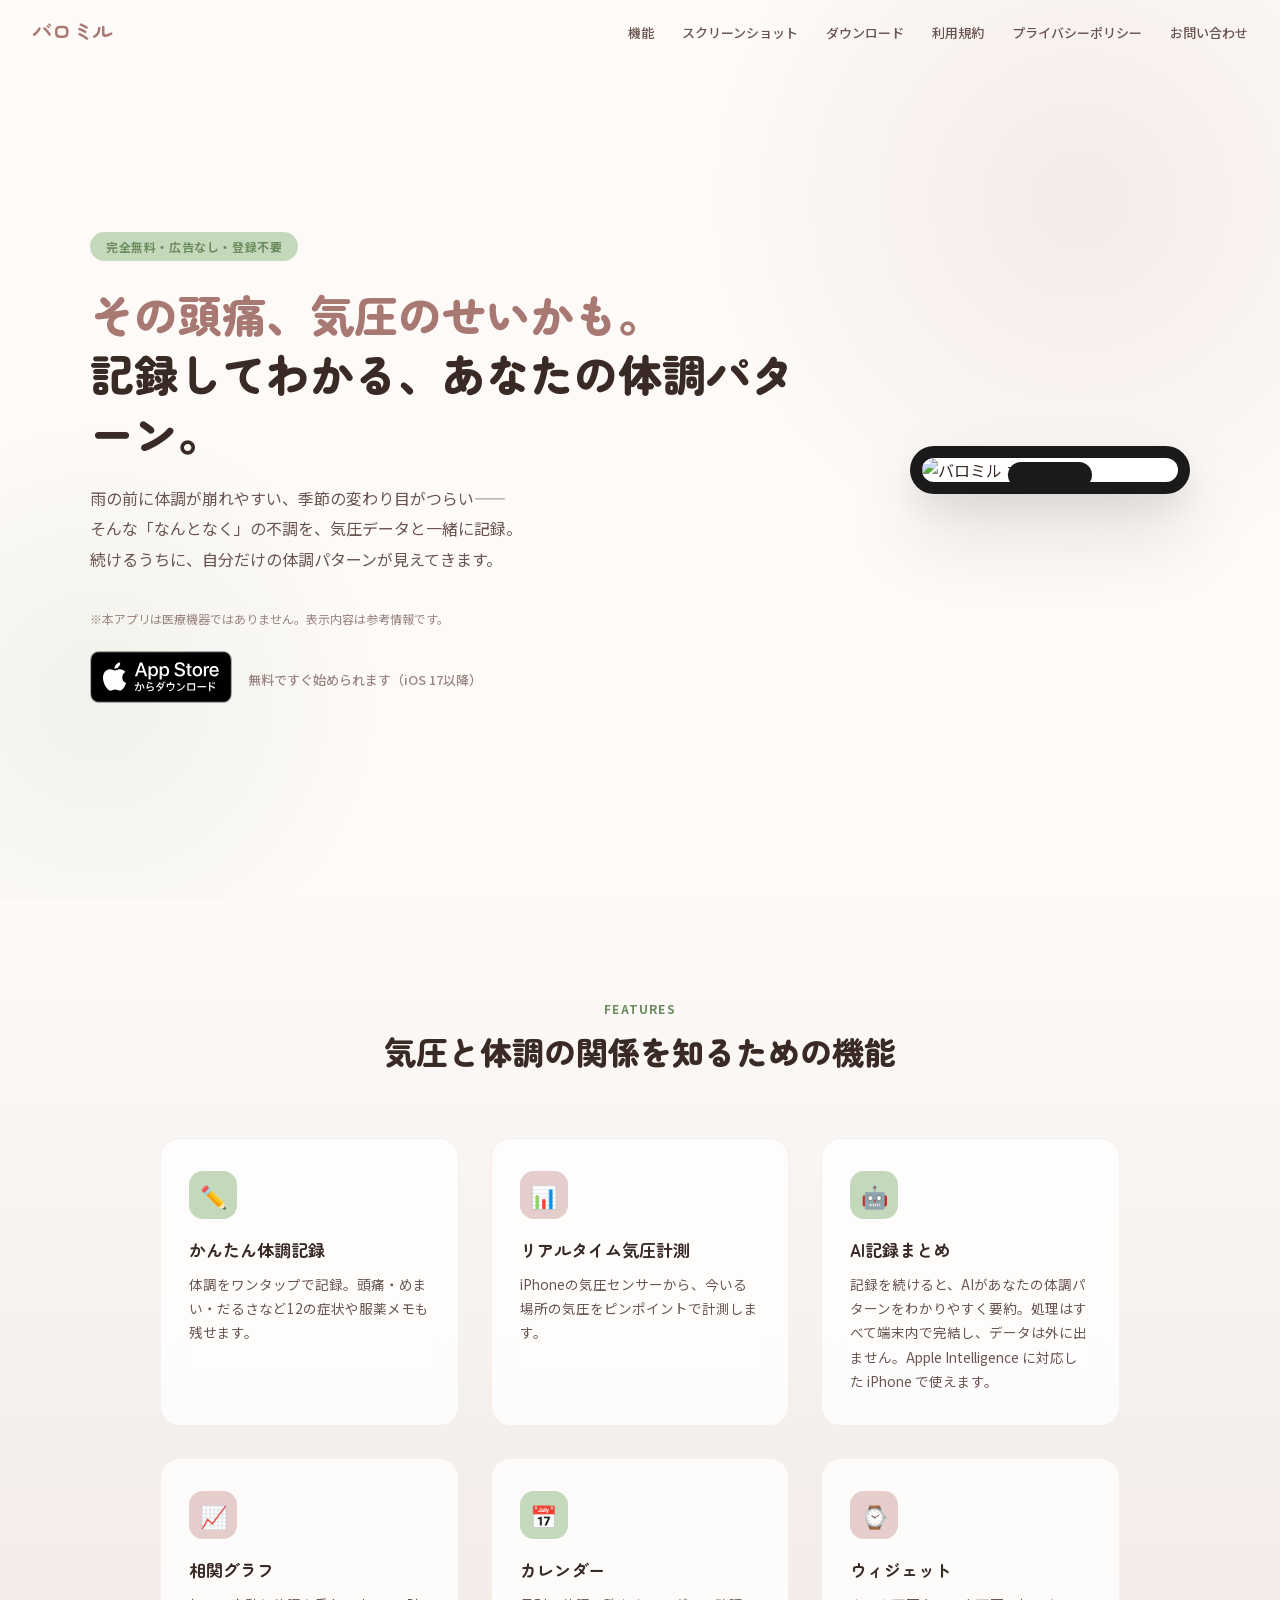
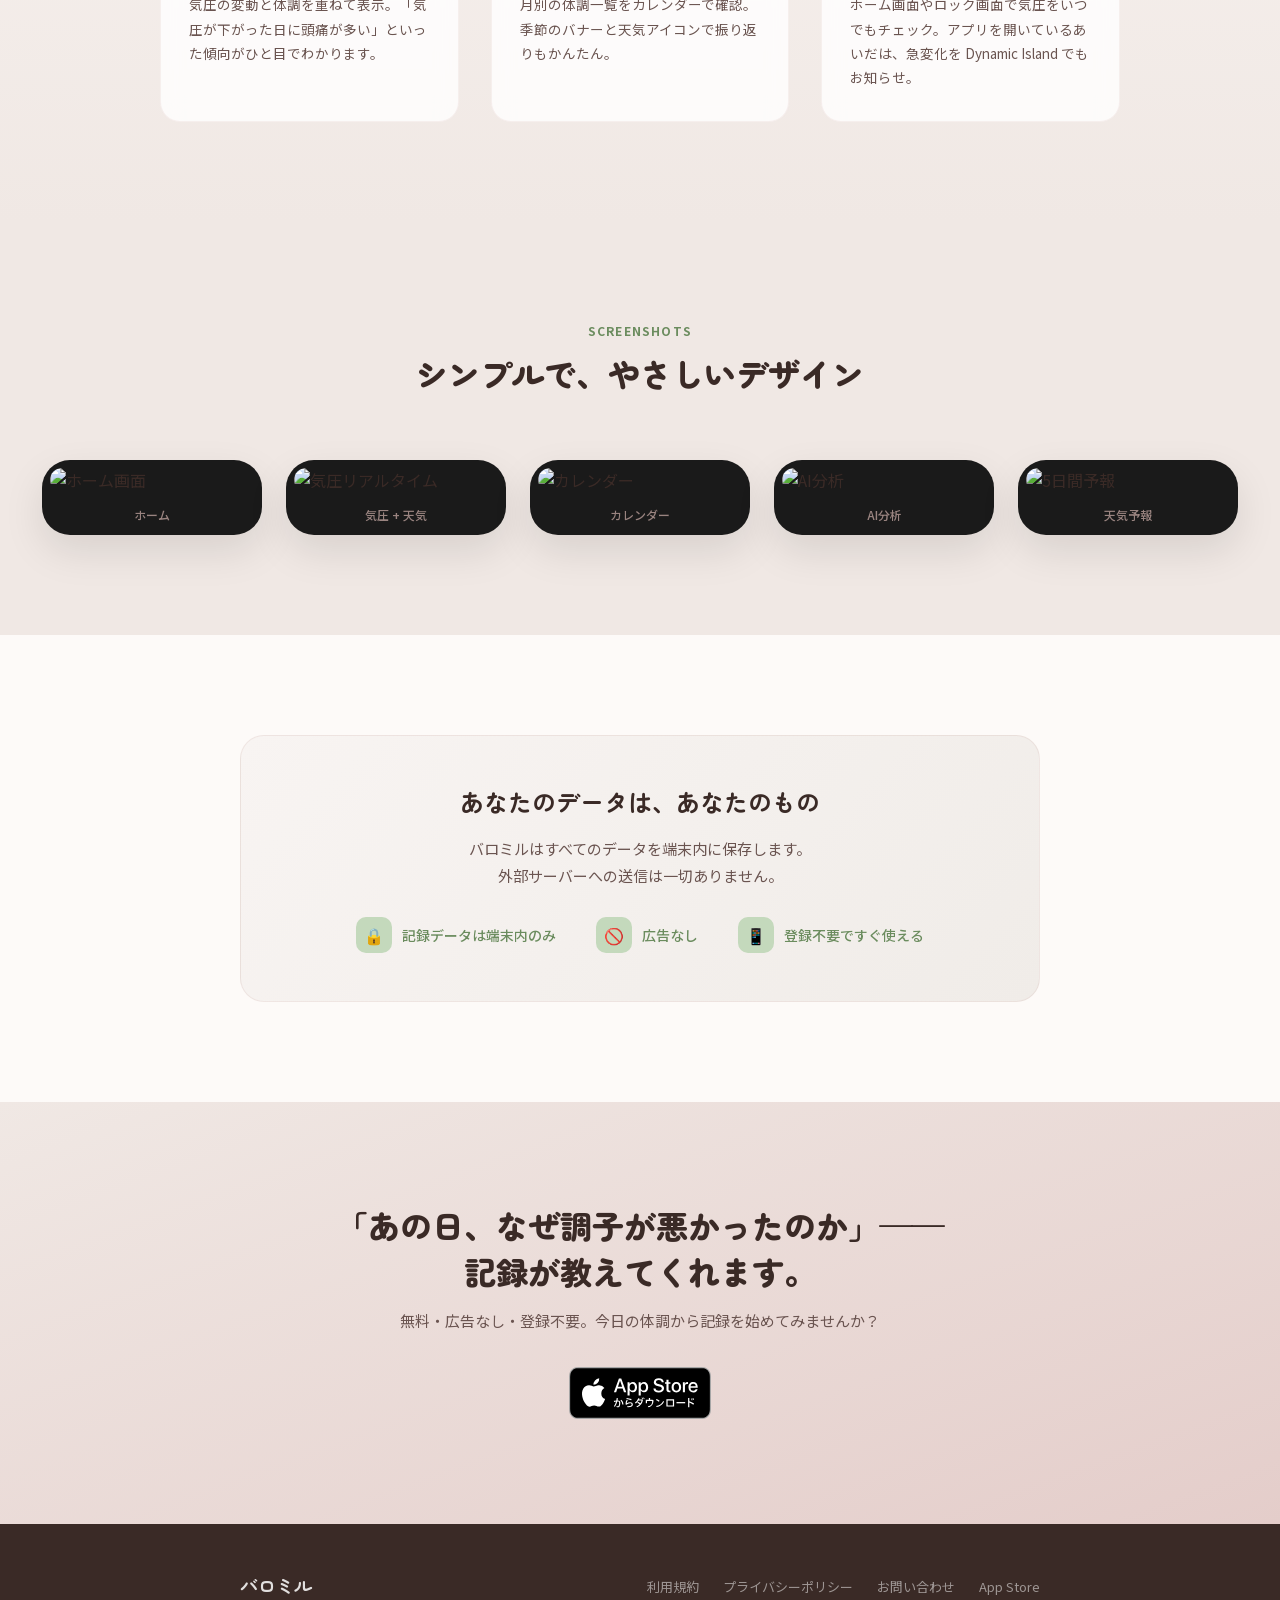
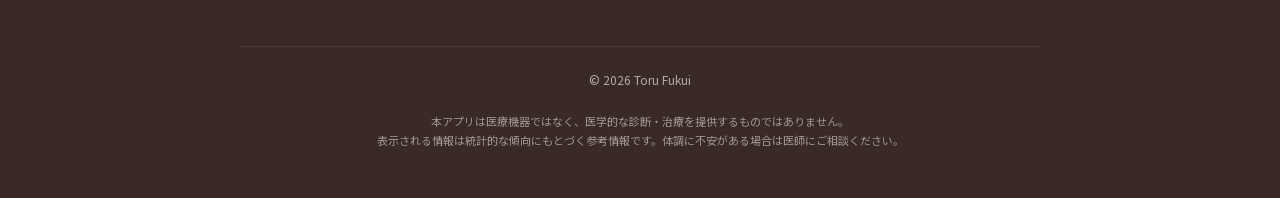
==== commit 2ca40c26: "App Store バッジを自前配信に切り替える（Apple のサーバーから読まない） バッジを Apple のエンドポイントから読むと、ページを開いただけで訪問者の IP が Apple に渡る （" ====
--- a/index.html
+++ b/index.html
@@ -585,7 +585,7 @@
                 <p style="font-size: 12px; color: var(--text-light); margin-bottom: 24px; opacity: 0; animation: fadeUp 0.6s ease 0.25s forwards;">※本アプリは医療機器ではありません。表示内容は参考情報です。</p>
                 <div class="hero-cta">
                     <a href="https://apps.apple.com/jp/app/id6761166495" target="_blank" rel="noopener noreferrer">
-                        <img src="https://tools.applemediaservices.com/api/badges/download-on-the-app-store/black/ja-jp?size=250x83" alt="App Storeからダウンロード" class="app-store-badge">
+                        <img src="images/badges/app-store-ja-jp.svg" alt="App Storeからダウンロード" class="app-store-badge">
                     </a>
                     <span class="hero-free">無料ですぐ始められます（iOS 17以降）</span>
                 </div>
@@ -698,7 +698,7 @@
         <p class="fade-in">無料・広告なし・登録不要。今日の体調から記録を始めてみませんか？</p>
         <div class="fade-in">
             <a href="https://apps.apple.com/jp/app/id6761166495" target="_blank" rel="noopener noreferrer">
-                <img src="https://tools.applemediaservices.com/api/badges/download-on-the-app-store/black/ja-jp?size=250x83" alt="App Storeからダウンロード" class="app-store-badge">
+                <img src="images/badges/app-store-ja-jp.svg" alt="App Storeからダウンロード" class="app-store-badge">
             </a>
         </div>
     </section>
